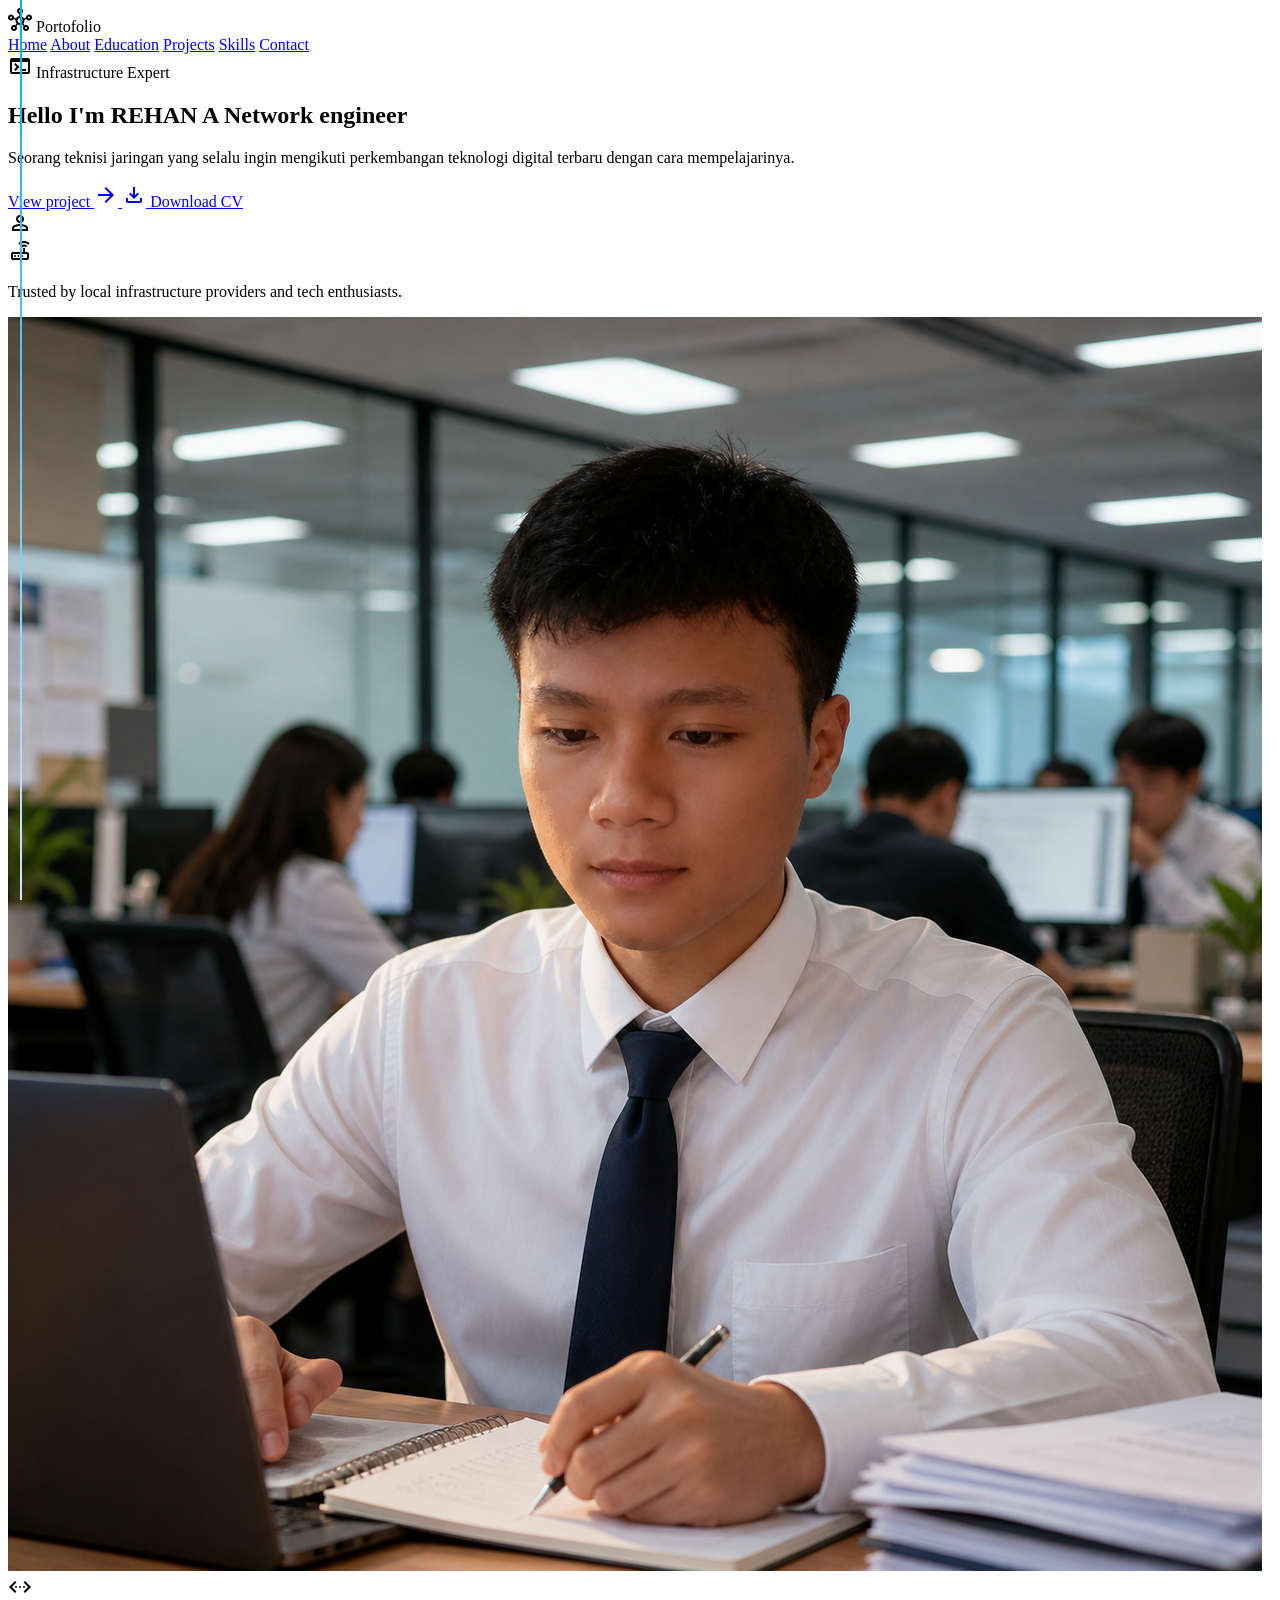
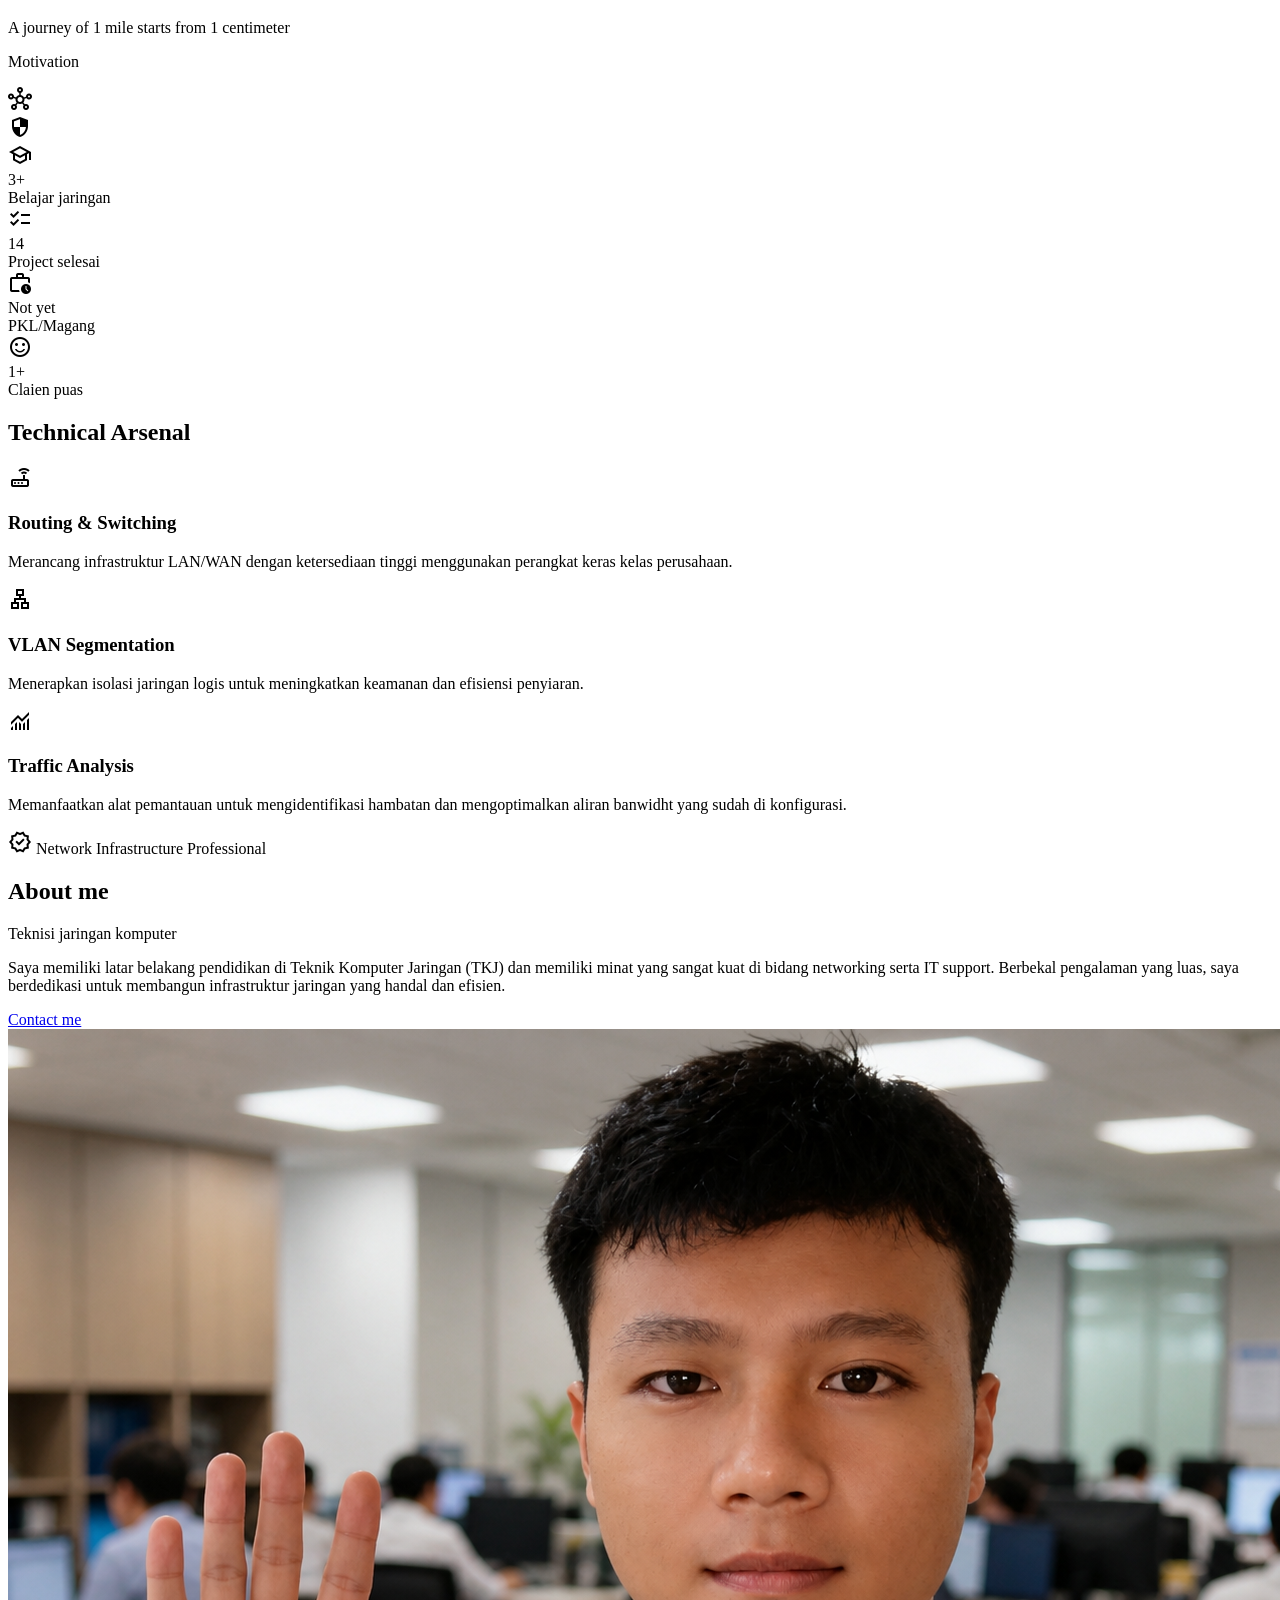
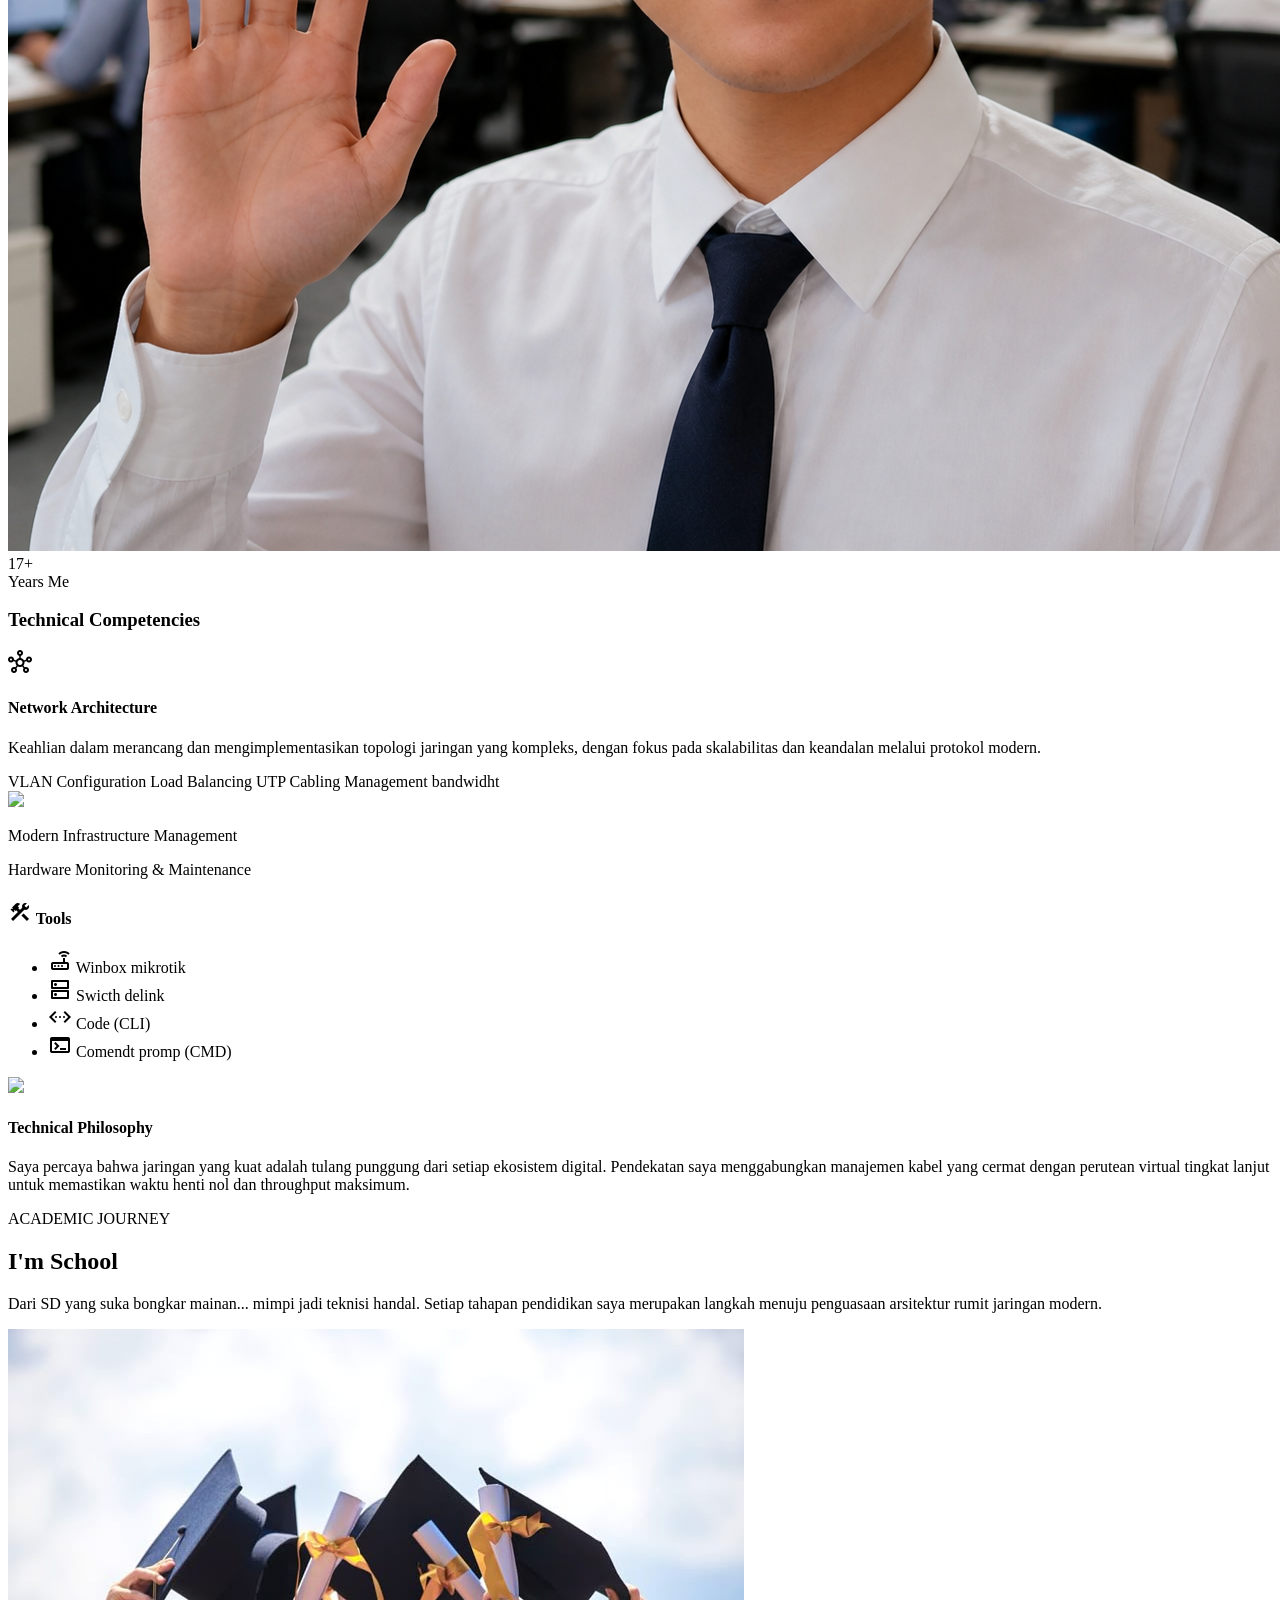
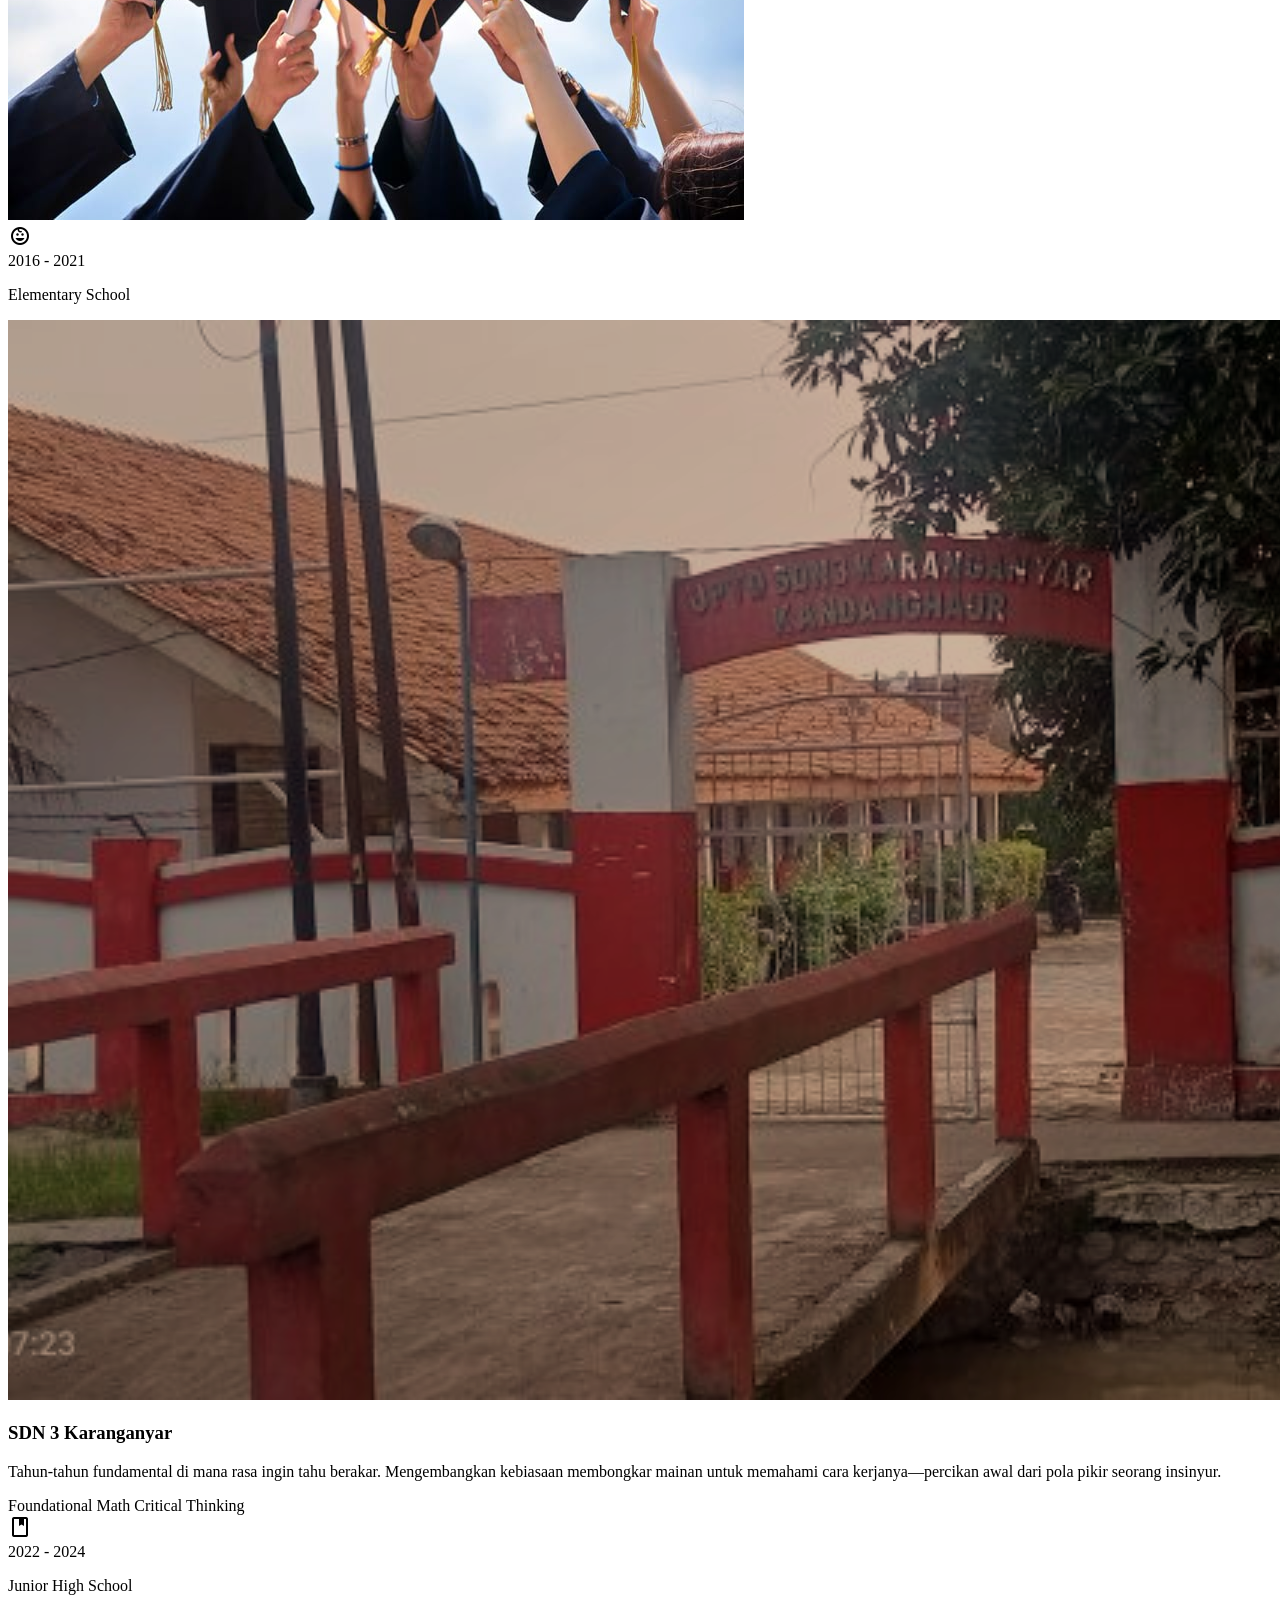
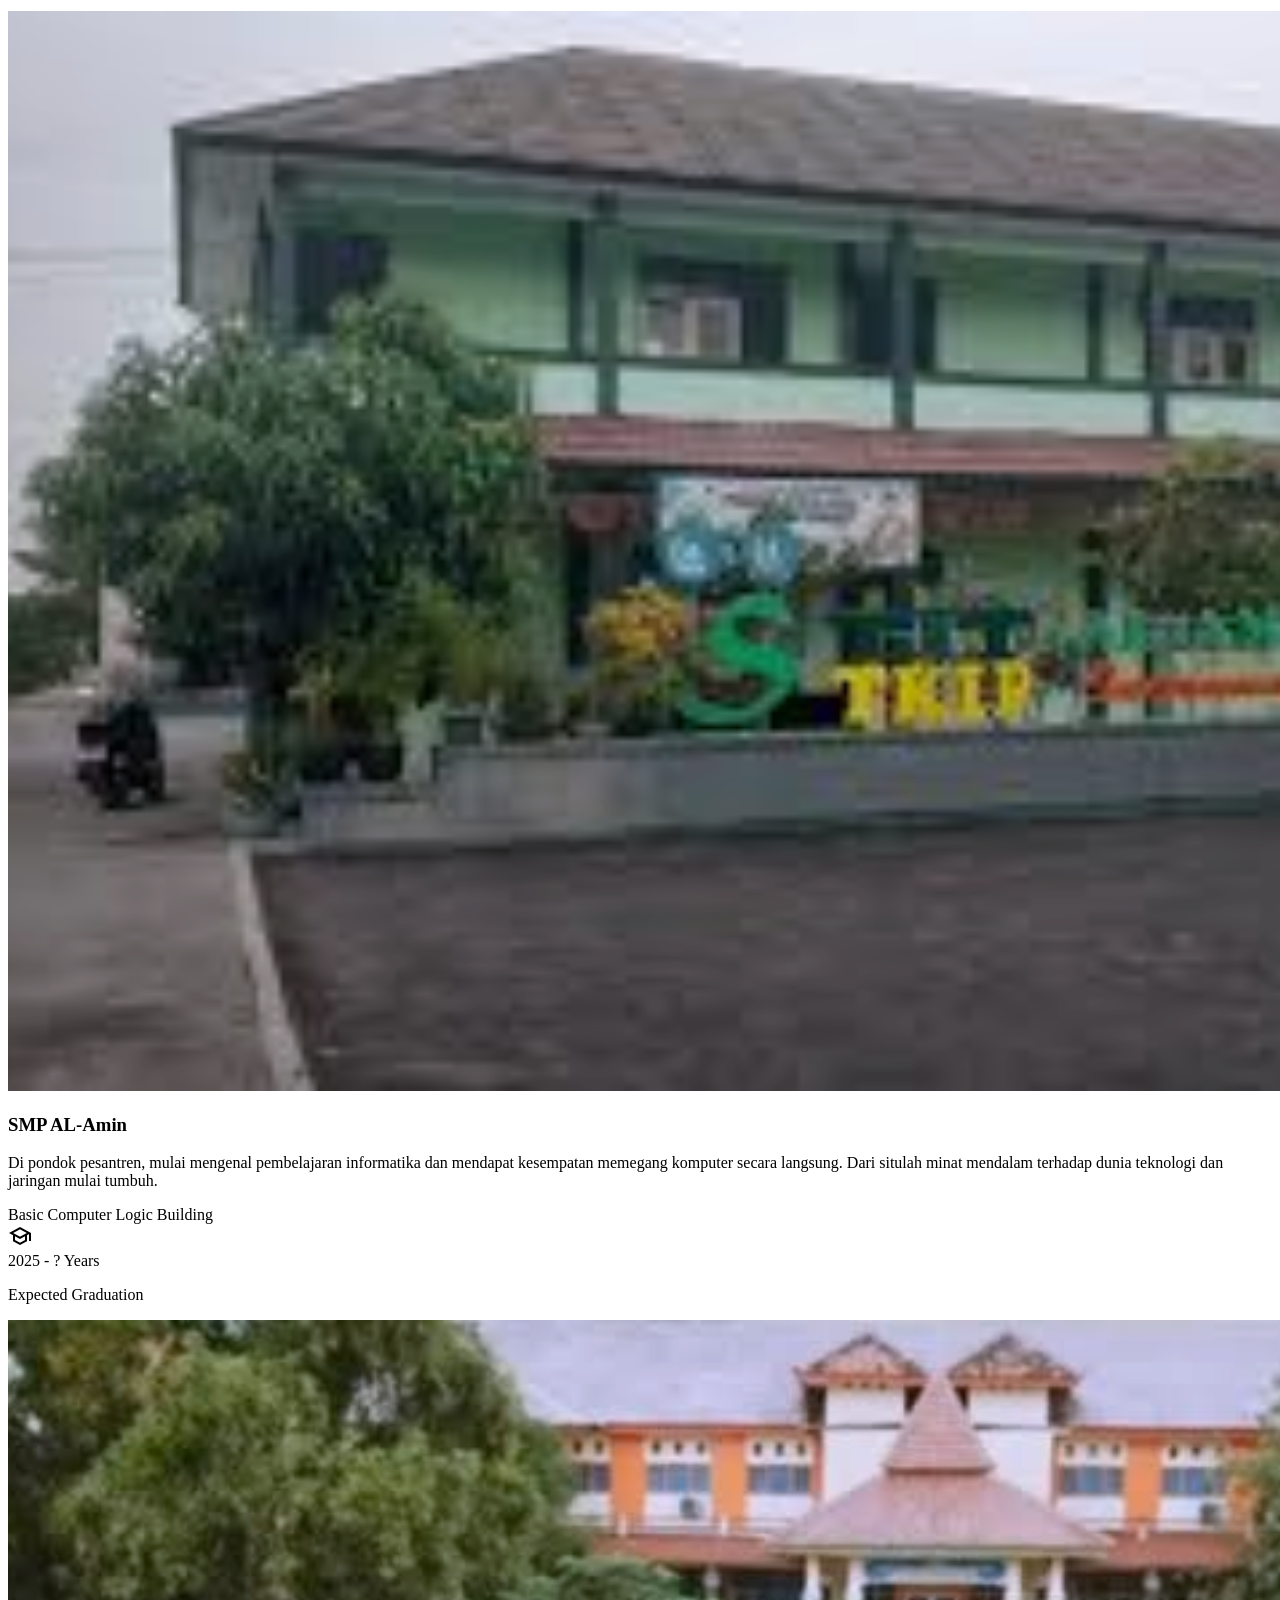
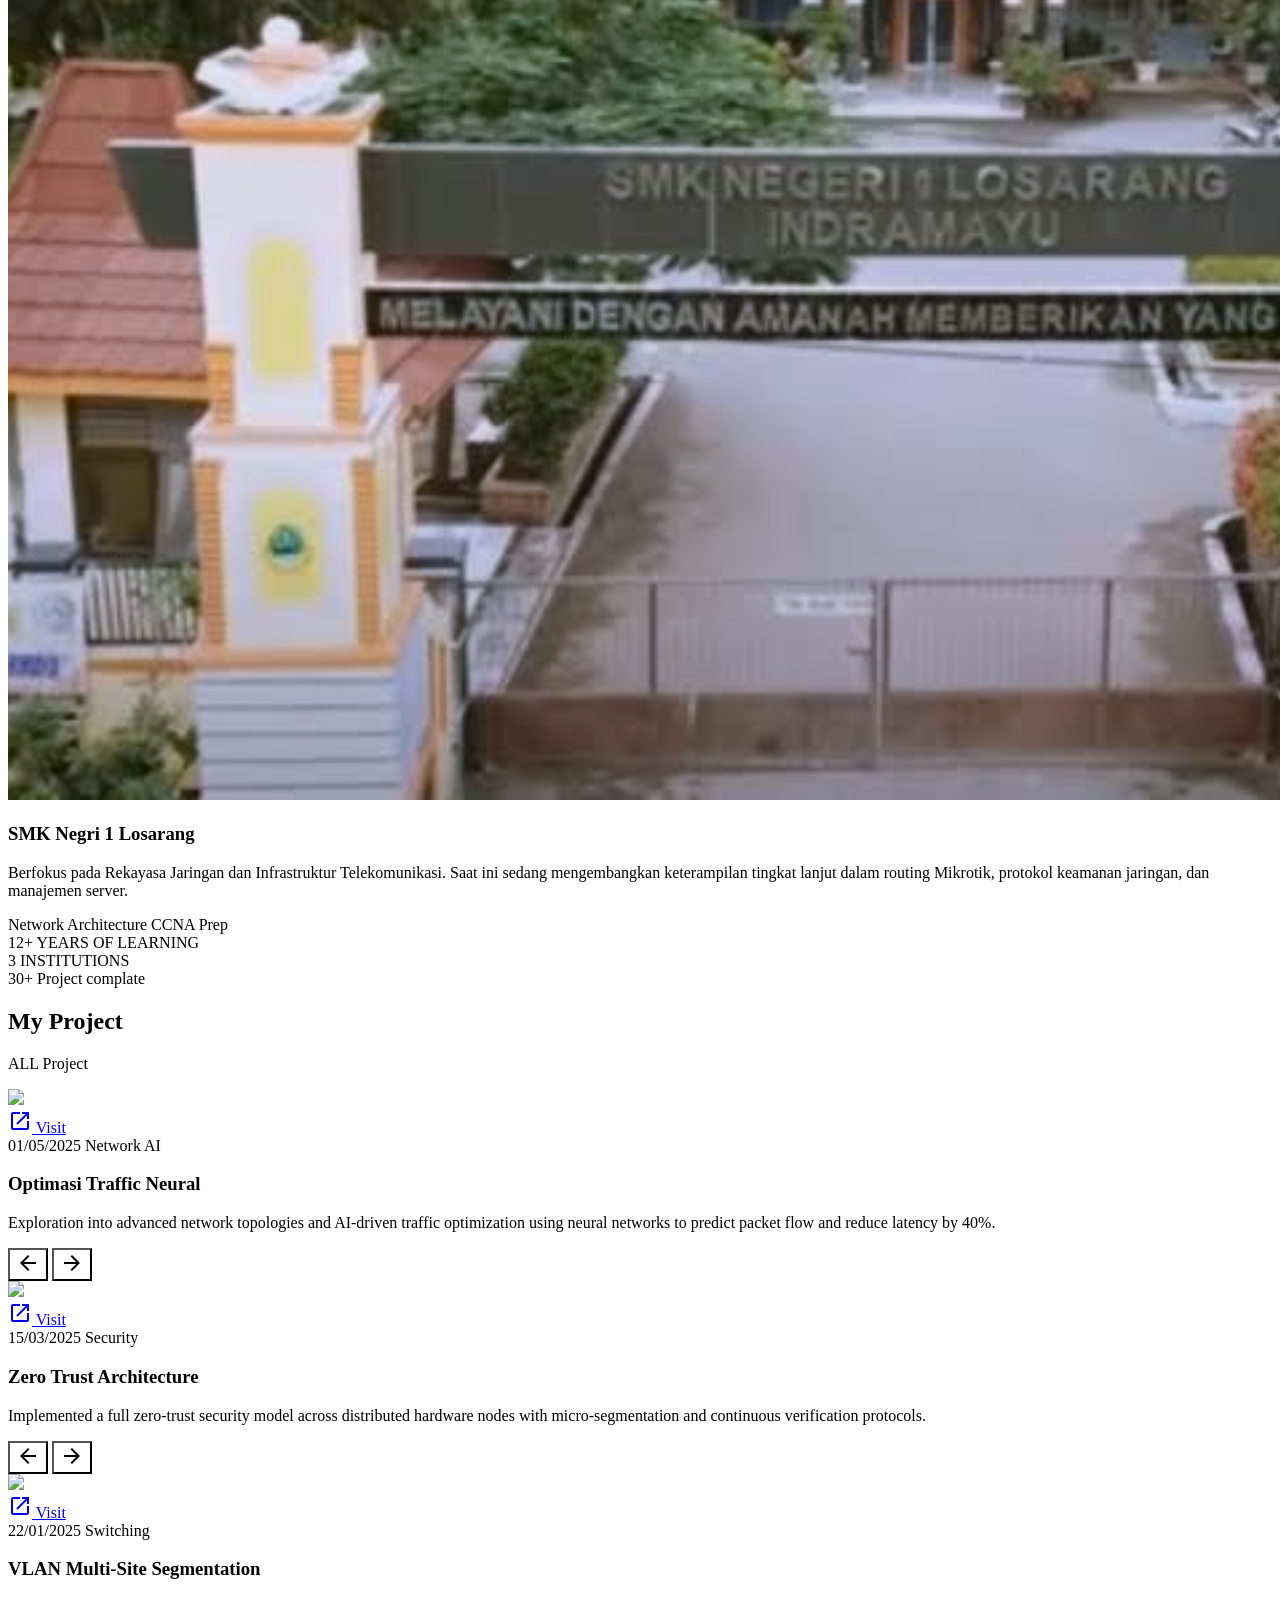
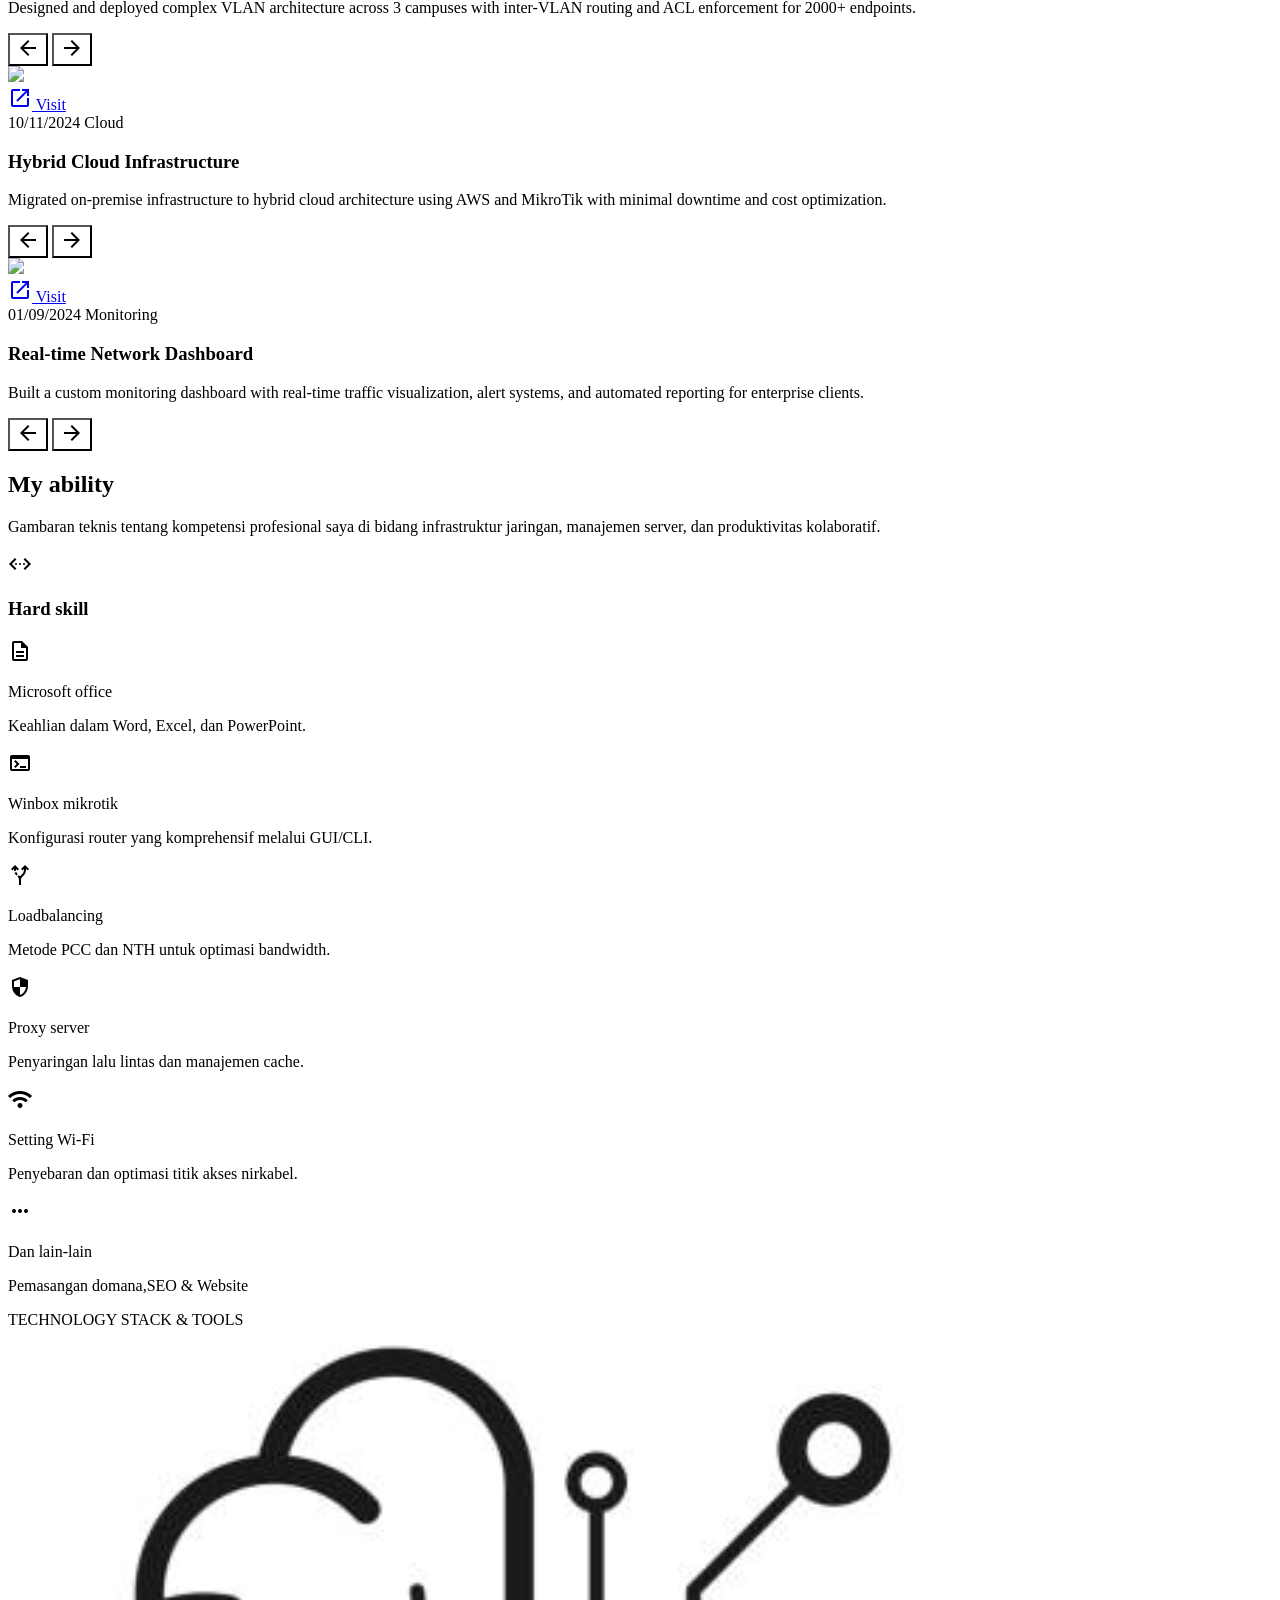
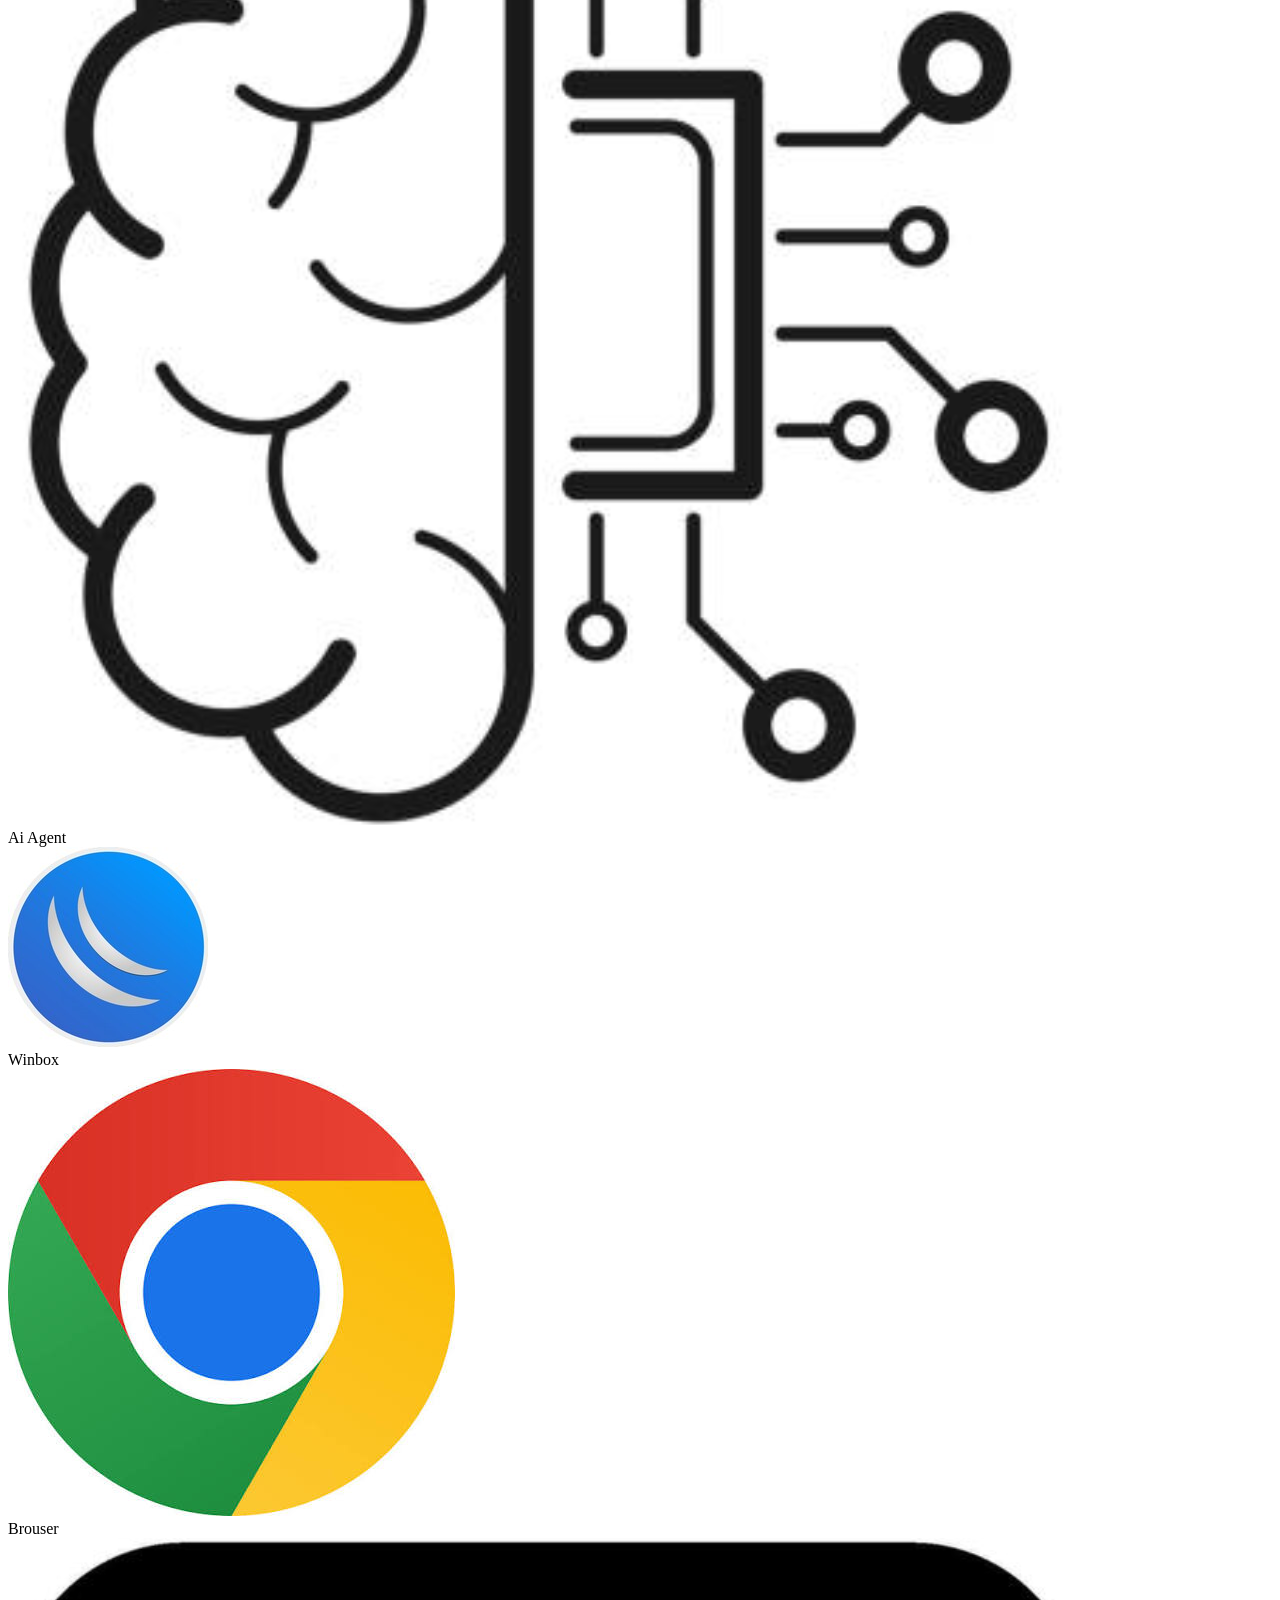
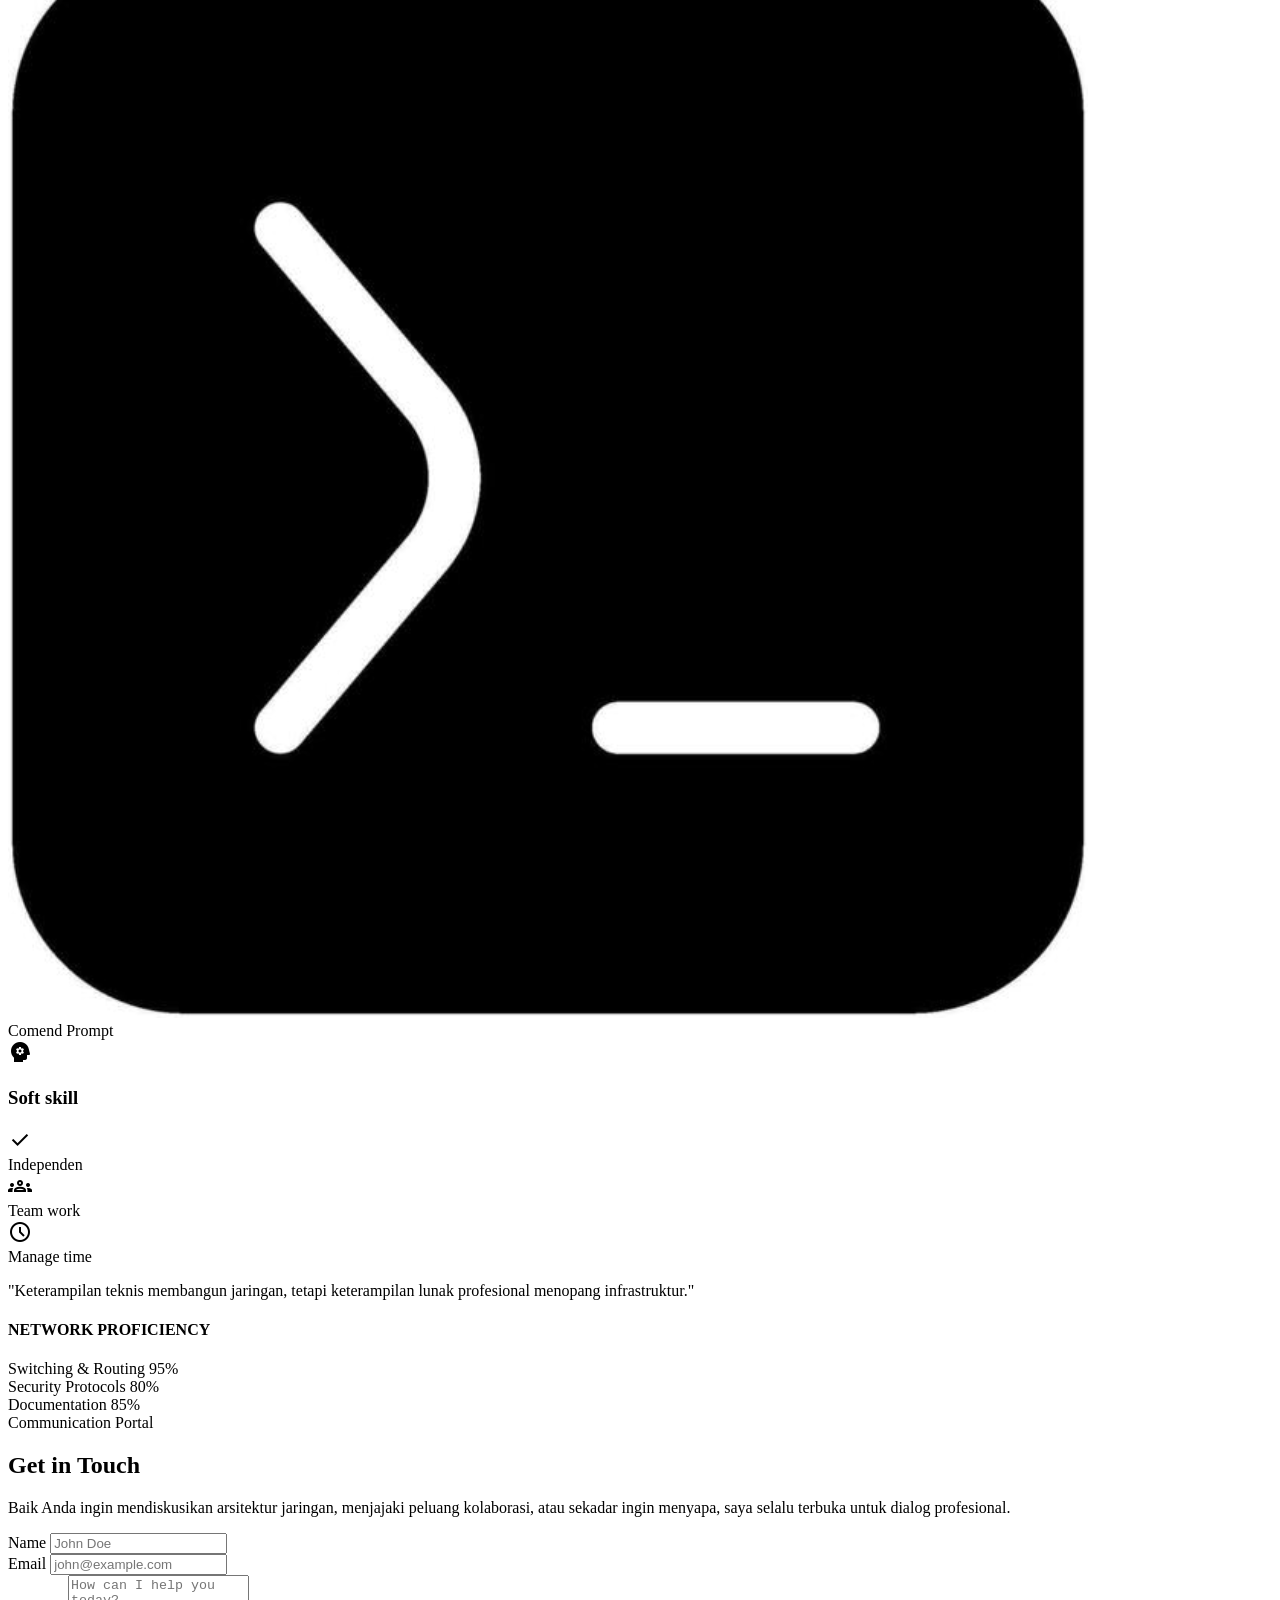
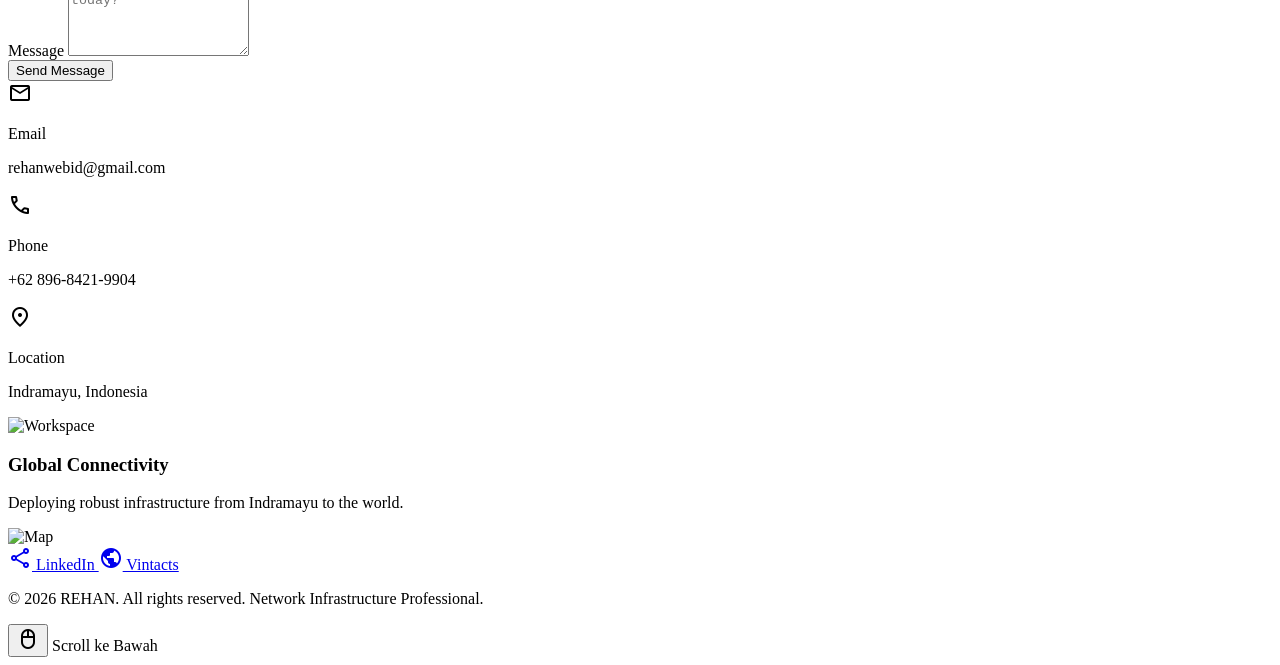
==== index.html @ 611f5d83 "Add files via upload" ====
<!DOCTYPE html>
<html class="scroll-smooth light" lang="en">
<head>
<!-- ==================== META & TITLE ==================== -->
<meta charset="utf-8"/>
<meta content="width=device-width, initial-scale=1.0" name="viewport"/>
<title>Portofolio | Network Infrastructure Professional</title>

<!-- ==================== TAILWIND CSS ==================== -->
<script src="https://cdn.tailwindcss.com?plugins=forms,container-queries">
</script>

<!-- ==================== GOOGLE FONTS ==================== -->
<link href="https://fonts.googleapis.com/css2?family=Inter:wght@400;500;600;700;800&display=swap" rel="stylesheet"/>
<link href="https://fonts.googleapis.com/css2?family=Material+Symbols+Outlined:wght,FILL@100..700,0..1&display=swap" rel="stylesheet"/>
<link href="https://fonts.googleapis.com/css2?family=Material+Symbols+Outlined:wght,FILL@100..700,0..1&display=swap" rel="stylesheet"/>

<!-- ==================== AOS ANIMATION CSS ==================== -->
<link href="https://unpkg.com/aos@2.3.1/dist/aos.css" rel="stylesheet"/>

<!-- ==================== TAILWIND CONFIG ==================== -->
<script id="tailwind-config">
    tailwind.config = {
        darkMode: "class",
        theme: {
            extend: {
                "colors": {
                    "on-secondary-container": "#586377",
                    "surface-container-highest": "#d3e4fe",
                    "tertiary-fixed-dim": "#c4c7c9",
                    "surface-container-high": "#dce9ff",
                    "on-primary-fixed": "#001e2d",
                    "inverse-on-surface": "#eaf1ff",
                    "surface": "#f8f9ff",
                    "surface-container": "#e5eeff",
                    "on-error": "#ffffff",
                    "on-surface": "#0b1c30",
                    "inverse-surface": "#213145",
                    "error": "#ba1a1a",
                    "primary-fixed-dim": "#80d0ff",
                    "on-secondary-fixed-variant": "#3c475a",
                    "tertiary-container": "#a2a5a7",
                    "outline-variant": "#bdc8d1",
                    "on-primary-fixed-variant": "#004c6a",
                    "surface-bright": "#f8f9ff",
                    "surface-dim": "#cbdbf5",
                    "secondary-container": "#d5e0f8",
                    "on-tertiary-fixed-variant": "#444749",
                    "on-secondary": "#ffffff",
                    "secondary-fixed-dim": "#bcc7de",
                    "primary": "#00658c",
                    "on-surface-variant": "#3e4850",
                    "inverse-primary": "#80d0ff",
                    "on-primary-container": "#003f59",
                    "primary-container": "#00b0f0",
                    "on-primary": "#ffffff",
                    "secondary-fixed": "#d8e3fb",
                    "primary-fixed": "#c5e7ff",
                    "on-tertiary-container": "#383b3d",
                    "surface-container-low": "#eff4ff",
                    "on-background": "#0b1c30",
                    "on-tertiary": "#ffffff",
                    "background": "#f8f9ff",
                    "on-error-container": "#93000a",
                    "surface-variant": "#d3e4fe",
                    "surface-tint": "#00658c",
                    "outline": "#6e7881",
                    "on-secondary-fixed": "#111c2d",
                    "surface-container-lowest": "#ffffff",
                    "error-container": "#ffdad6",
                    "on-tertiary-fixed": "#191c1e",
                    "secondary": "#545f73",
                    "tertiary": "#5c5f61",
                    "tertiary-fixed": "#e0e3e5"
                },
                "borderRadius": {
                    "DEFAULT": "0.25rem",
                    "lg": "0.5rem",
                    "xl": "0.75rem",
                    "full": "9999px"
                },
                "spacing": {
                    "container-max": "1200px",
                    "gutter": "24px",
                    "stack-lg": "48px",
                    "margin": "32px",
                    "stack-sm": "8px",
                    "stack-md": "16px"
                },
                "fontFamily": {
                    "body-md": ["Inter"],
                    "label-caps": ["Inter"],
                    "body-lg": ["Inter"],
                    "headline-sm": ["Inter"],
                    "headline-md": ["Inter"],
                    "display-lg": ["Inter"]
                },
                "fontSize": {
                    "body-md": ["16px", {"lineHeight": "1.5", "fontWeight": "400"}],
                    "label-caps": ["14px", {"lineHeight": "1.0", "letterSpacing": "0.05em", "fontWeight": "600"}],
                    "body-lg": ["18px", {"lineHeight": "1.6", "fontWeight": "400"}],
                    "headline-sm": ["24px", {"lineHeight": "1.3", "fontWeight": "600"}],
                    "headline-md": ["32px", {"lineHeight": "1.2", "fontWeight": "700"}],
                    "display-lg": ["48px", {"lineHeight": "1.1", "letterSpacing": "-0.02em", "fontWeight": "800"}]
                }
            },
        },
    }
</script>

<!-- ==================== CUSTOM STYLES ==================== -->
<style>
    /* Material Symbols */
    .material-symbols-outlined {
        font-variation-settings: 'FILL' 0, 'wght' 400, 'GRAD' 0, 'opsz' 24;
    }
    
    /* Glass Panel */
    .glass-panel {
        background: rgba(255, 255, 255, 0.7);
        backdrop-filter: blur(12px);
        -webkit-backdrop-filter: blur(12px);
    }
    
    /* Timeline Line */
    .timeline-line::before {
        content: '';
        position: absolute;
        left: 20px;
        top: 0;
        bottom: 0;
        width: 2px;
        background: linear-gradient(to bottom, #00b0f0, #d3e4fe);
    }
    
    /* Smooth Scroll */
    html {
        scroll-behavior: smooth;
    }
    
    /* Selection */
    ::selection {
        background-color: #00b0f0;
        color: #003f59;
    }
    
    /* Proteksi Gambar */
    .protected-img {
        pointer-events: none;
        -webkit-user-drag: none;
        -webkit-user-select: none;
        -moz-user-select: none;
        -ms-user-select: none;
        user-select: none;
        position: relative;
    }
    
    .img-protector {
        position: absolute;
        inset: 0;
        z-index: 2;
        background: transparent;
    }
    
    /* Project Slide Transition */
    .project-slide {
        transition: transform 0.5s ease-in-out, opacity 0.5s ease-in-out;
    }
    
    /* FAB Pulse untuk musik */
    @keyframes pulse-music {
        0%, 100% { box-shadow: 0 0 0 0 rgba(0, 176, 240, 0.4); }
        50% { box-shadow: 0 0 0 15px rgba(0, 176, 240, 0); }
    }
    .fab-music-playing {
        animation: pulse-music 2s infinite;
    }
</style>
</head>

<!-- ==================== BODY ==================== -->
<body class="bg-background text-on-background font-body-md overflow-x-hidden">

<!-- ==================== NAVBAR ==================== -->
<nav class="fixed top-0 w-full z-50 bg-white/90 backdrop-blur-md border-b border-slate-100 shadow-[0_10px_30px_rgba(0,0,0,0.05)]">
    <div class="max-w-[1200px] mx-auto px-4 md:px-8 flex justify-between items-center h-20">
        <!-- Logo: Portofolio -->
        <div class="flex items-center text-2xl font-black tracking-tighter">
            <span class="material-symbols-outlined text-primary-container mr-1">hub</span>
            <span class="text-slate-900">Porto</span><span class="text-primary-container">folio</span>
        </div>
        
        <!-- Desktop Menu -->
        <div class="hidden md:flex items-center gap-8">
            <a class="text-sky-500 font-bold border-b-2 border-sky-500 pb-1 transition-all duration-300" href="#home">Home</a>
            <a class="text-slate-600 font-medium hover:text-sky-500 transition-all duration-300" href="#about">About</a>
            <a class="text-slate-600 font-medium hover:text-sky-500 transition-all duration-300" href="#education">Education</a>
            <a class="text-slate-600 font-medium hover:text-sky-500 transition-all duration-300" href="#projects">Projects</a>
            <a class="text-slate-600 font-medium hover:text-sky-500 transition-all duration-300" href="#skills">Skills</a>
            <a class="bg-primary-container text-white px-6 py-2.5 rounded-full font-bold text-sm tracking-wide active:scale-95 transition-transform hover:bg-primary shadow-md" href="#contact">Contact</a>
        </div>
    </div>
</nav>

<!-- ==================== MAIN CONTENT ==================== -->
<main class="pt-20">

<!-- ==================== SECTION: HOME ==================== -->
<section class="max-w-[1200px] mx-auto px-4 md:px-8 py-12 md:py-24 flex flex-col md:flex-row items-center gap-8 md:gap-16" id="home">
    <!-- Left Content -->
    <div class="flex-1 space-y-6 md:space-y-8" data-aos="fade-right" data-aos-duration="800">
        <div class="inline-flex items-center gap-2 bg-secondary-container px-3 py-1.5 md:px-4 md:py-2 rounded-full text-primary font-semibold text-xs md:text-sm">
            <span class="material-symbols-outlined text-sm md:text-base">terminal</span>
            <span class="tracking-widest uppercase">Infrastructure Expert</span>
        </div>
        <h1 class="text-display-lg font-display-lg text-on-surface leading-tight">
            Hello I'm <span class="text-primary-container">REHAN</span> A Network engineer
        </h1>
        <p class="text-body-lg font-body-lg text-on-secondary-container max-w-xl">
            Seorang teknisi jaringan yang selalu ingin mengikuti perkembangan teknologi digital terbaru dengan cara mempelajarinya.
        </p>
        <div class="flex flex-wrap gap-3 md:gap-4 pt-2 md:pt-4">
            <!-- Tombol View project → scroll ke #projects -->
            <a href="#projects" class="bg-primary-container text-on-primary font-bold px-6 md:px-8 py-3 md:py-4 rounded-lg flex items-center gap-2 shadow-lg hover:brightness-110 active:scale-95 transition-all text-sm md:text-base">
                View project
                <span class="material-symbols-outlined">arrow_forward</span>
            </a>
            <!-- Tombol Download CV → download file -->
            <a href="https://drive.google.com/uc?export=download&id=1HJh2LiIIfTAEoZT12QFXDhS4chY2L_xW" download="REHAN_CV.pdf" class="border-2 border-outline-variant text-on-surface-variant font-bold px-6 md:px-8 py-3 md:py-4 rounded-lg hover:bg-surface-container transition-all active:scale-95 text-sm md:text-base inline-flex items-center gap-2">
                <span class="material-symbols-outlined">download</span>
                Download CV
            </a>
        </div>
        <div class="flex items-center gap-4 md:gap-6 pt-6 md:pt-8 border-t border-slate-100">
            <div class="flex -space-x-4">
                <div class="w-10 h-10 md:w-12 md:h-12 rounded-full border-4 border-white bg-slate-200 overflow-hidden">
                    <span class="material-symbols-outlined flex items-center justify-center h-full text-slate-400 text-lg">person</span>
                </div>
                <div class="w-10 h-10 md:w-12 md:h-12 rounded-full border-4 border-white bg-primary-fixed-dim overflow-hidden flex items-center justify-center">
                    <span class="material-symbols-outlined text-on-primary-container">router</span>
                </div>
            </div>
            <p class="text-xs md:text-sm text-on-surface-variant italic">Trusted by local infrastructure providers and tech enthusiasts.</p>
        </div>
    </div>
    
    <!-- Right Image -->
    <div class="flex-1 relative w-full" data-aos="fade-left" data-aos-duration="800" data-aos-delay="200">
        <div class="absolute -top-10 -left-10 w-20 h-20 md:w-24 md:h-24 bg-surface-container-highest rounded-full blur-3xl opacity-60"></div>
        <div class="absolute -bottom-10 -right-10 w-32 h-32 md:w-40 md:h-40 bg-primary-container/20 rounded-full blur-3xl opacity-40"></div>
        <div class="relative z-10 rounded-2xl overflow-hidden shadow-[0_20px_50px_rgba(0,0,0,0.1)] border-4 md:border-8 border-white">
            <div class="relative protected-img">
                <div class="img-protector"></div>
                <img alt="Network Engineer" class="w-full h-[300px] md:h-[500px] object-cover" src="Galery/Home.png"/>
            </div>
            <div class="absolute bottom-4 md:bottom-6 left-4 md:left-6 right-4 md:right-6 p-3 md:p-4 bg-white/80 backdrop-blur-md rounded-xl flex items-center gap-3 md:gap-4 border border-white/50">
                <div class="bg-primary-container p-2 md:p-3 rounded-lg text-white">
                    <span class="material-symbols-outlined text-sm md:text-base">settings_ethernet</span>
                </div>
                <div>
                    <p class="font-bold text-on-surface text-xs md:text-base">A journey of 1 mile starts from 1 centimeter</p>
                    <p class="text-[10px] md:text-xs text-on-surface-variant uppercase tracking-widest font-semibold">Motivation</p>
                </div>
            </div>
        </div>
        <div class="absolute -right-2 md:-right-4 top-1/4 p-3 md:p-4 bg-white shadow-lg rounded-xl z-20">
            <span class="material-symbols-outlined text-primary-container text-lg md:text-xl">hub</span>
        </div>
        <div class="absolute -left-4 md:-left-6 bottom-1/4 p-3 md:p-4 bg-white shadow-lg rounded-xl z-20">
            <span class="material-symbols-outlined text-primary text-lg md:text-xl">security</span>
        </div>
    </div>
</section>

<!-- ==================== SECTION: STATS BAR ==================== -->
<section class="max-w-[1200px] mx-auto px-4 md:px-8 py-8 md:py-12" data-aos="fade-up" data-aos-duration="800">
    <div class="grid grid-cols-2 md:grid-cols-4 gap-4 md:gap-8 bg-surface-container-low p-6 md:p-8 rounded-3xl border border-white">
        <div class="text-center space-y-2">
            <div class="flex justify-center mb-2">
                <span class="material-symbols-outlined text-primary-container">school</span>
            </div>
            <div class="text-headline-md font-headline-md text-on-surface">3+</div>
            <div class="text-label-caps font-label-caps text-on-secondary-container">Belajar jaringan</div>
        </div>
        <div class="text-center space-y-2">
            <div class="flex justify-center mb-2">
                <span class="material-symbols-outlined text-primary-container">checklist</span>
            </div>
            <div class="text-headline-md font-headline-md text-on-surface">14</div>
            <div class="text-label-caps font-label-caps text-on-secondary-container">Project selesai</div>
        </div>
        <div class="text-center space-y-2">
            <div class="flex justify-center mb-2">
                <span class="material-symbols-outlined text-primary-container">work_history</span>
            </div>
            <div class="text-headline-md font-headline-md text-on-surface">Not yet</div>
            <div class="text-label-caps font-label-caps text-on-secondary-container">PKL/Magang</div>
        </div>
        <div class="text-center space-y-2">
            <div class="flex justify-center mb-2">
                <span class="material-symbols-outlined text-primary-container">sentiment_satisfied</span>
            </div>
            <div class="text-headline-md font-headline-md text-on-surface">1+</div>
            <div class="text-label-caps font-label-caps text-on-secondary-container">Claien puas</div>
        </div>
    </div>
</section>

<!-- ==================== SECTION: TECHNICAL ARSENAL ==================== -->
<section class="max-w-[1200px] mx-auto px-4 md:px-8 py-12 md:py-24" data-aos="fade-up" data-aos-duration="800">
    <div class="mb-8 md:mb-12">
        <h2 class="text-headline-md font-headline-md text-on-surface">Technical Arsenal</h2>
        <div class="w-16 h-1 md:w-20 md:h-1.5 bg-primary-container mt-4 rounded-full"></div>
    </div>
    <div class="grid grid-cols-1 md:grid-cols-3 gap-6 md:gap-8">
        <div class="p-6 md:p-8 bg-white rounded-2xl shadow-[0_10px_30px_rgba(0,0,0,0.05)] border border-slate-100 hover:border-primary-container transition-all">
            <span class="material-symbols-outlined text-primary-container text-3xl md:text-4xl mb-4">router</span>
            <h3 class="text-headline-sm font-headline-sm mb-2">Routing & Switching</h3>
            <p class="text-on-secondary-container text-sm md:text-base">Merancang infrastruktur LAN/WAN dengan ketersediaan tinggi menggunakan perangkat keras kelas perusahaan.</p>
        </div>
        <div class="p-6 md:p-8 bg-white rounded-2xl shadow-[0_10px_30px_rgba(0,0,0,0.05)] border border-slate-100 hover:border-primary-container transition-all">
            <span class="material-symbols-outlined text-primary-container text-3xl md:text-4xl mb-4">lan</span>
            <h3 class="text-headline-sm font-headline-sm mb-2">VLAN Segmentation</h3>
            <p class="text-on-secondary-container text-sm md:text-base">Menerapkan isolasi jaringan logis untuk meningkatkan keamanan dan efisiensi penyiaran.</p>
        </div>
        <div class="p-6 md:p-8 bg-white rounded-2xl shadow-[0_10px_30px_rgba(0,0,0,0.05)] border border-slate-100 hover:border-primary-container transition-all">
            <span class="material-symbols-outlined text-primary-container text-3xl md:text-4xl mb-4">monitoring</span>
            <h3 class="text-headline-sm font-headline-sm mb-2">Traffic Analysis</h3>
            <p class="text-on-secondary-container text-sm md:text-base">Memanfaatkan alat pemantauan untuk mengidentifikasi hambatan dan mengoptimalkan aliran banwidht yang sudah di konfigurasi.</p>
        </div>
    </div>
</section>

<!-- ==================== SECTION: ABOUT ==================== -->
<section class="max-w-[1200px] mx-auto px-4 md:px-8 py-12 md:py-24" id="about">
    <div class="grid md:grid-cols-2 gap-8 md:gap-12 items-center">
        <!-- Left Content -->
        <div class="space-y-4 md:space-y-6" data-aos="fade-right" data-aos-duration="800">
            <div class="inline-flex items-center gap-2 bg-secondary-container px-3 py-1.5 md:px-4 md:py-2 rounded-lg text-on-secondary-container font-semibold text-xs md:text-sm">
                <span class="material-symbols-outlined text-base md:text-lg">verified</span>
                <span>Network Infrastructure Professional</span>
            </div>
            <h2 class="text-display-lg font-display-lg text-on-surface">About me</h2>
            <p class="text-headline-sm font-headline-sm text-primary">Teknisi jaringan komputer</p>
            <p class="text-body-lg font-body-lg text-on-surface-variant max-w-xl">
                Saya memiliki latar belakang pendidikan di Teknik Komputer Jaringan (TKJ) dan memiliki minat yang sangat kuat di bidang networking serta IT support. Berbekal pengalaman yang luas, saya berdedikasi untuk membangun infrastruktur jaringan yang handal dan efisien.
            </p>
            <div class="flex flex-wrap gap-3 md:gap-4 pt-2 md:pt-4">
                <!-- Hanya Contact me, Download CV dihapus -->
                <a href="#contact" class="bg-primary px-6 md:px-8 py-2.5 md:py-3 rounded-lg text-on-primary font-bold hover:shadow-lg transition-all active:scale-95 text-sm md:text-base">Contact me</a>
            </div>
        </div>
        
        <!-- Right Image -->
        <div class="relative" data-aos="fade-left" data-aos-duration="800" data-aos-delay="200">
            <div class="rounded-xl overflow-hidden shadow-2xl bg-slate-200 aspect-[4/3] relative protected-img">
                <div class="img-protector"></div>
                <img class="w-full h-full object-cover" src="Galery/About.png"/>
            </div>
            <div class="absolute -bottom-4 -left-4 md:-bottom-6 md:-left-6 bg-primary-container p-4 md:p-6 rounded-xl shadow-xl text-on-primary">
                <div class="text-2xl md:text-4xl font-black">17+</div>
                <div class="text-[10px] md:text-sm font-bold uppercase tracking-wider">Years Me</div>
            </div>
        </div>
    </div>
    
    <!-- Technical Competencies -->
    <div class="mt-16 md:mt-24" data-aos="fade-up" data-aos-duration="800">
        <h3 class="text-headline-md font-headline-md mb-8 md:mb-12 text-center">Technical Competencies</h3>
        <div class="grid grid-cols-1 md:grid-cols-3 gap-4 md:gap-6">
            <!-- Networking Main -->
            <div class="md:col-span-2 bg-white p-6 md:p-8 rounded-xl shadow-[0_10px_30px_rgba(0,0,0,0.05)] border border-slate-50 flex flex-col justify-between">
                <div>
                    <div class="bg-surface-container w-10 h-10 md:w-12 md:h-12 rounded-lg flex items-center justify-center mb-4 md:mb-6">
                        <span class="material-symbols-outlined text-primary text-xl md:text-2xl">hub</span>
                    </div>
                    <h4 class="text-headline-sm font-headline-sm mb-3 md:mb-4">Network Architecture</h4>
                    <p class="text-body-md font-body-md text-on-surface-variant mb-4 md:mb-6 text-sm md:text-base">
                        Keahlian dalam merancang dan mengimplementasikan topologi jaringan yang kompleks, dengan fokus pada skalabilitas dan keandalan melalui protokol modern.
                    </p>
                </div>
                <div class="flex flex-wrap gap-2 md:gap-3">
                    <span class="bg-surface-container-high px-2.5 py-1 md:px-3 md:py-1 rounded text-xs md:text-sm font-semibold text-on-primary-container">VLAN Configuration</span>
                    <span class="bg-surface-container-high px-2.5 py-1 md:px-3 md:py-1 rounded text-xs md:text-sm font-semibold text-on-primary-container">Load Balancing</span>
                    <span class="bg-surface-container-high px-2.5 py-1 md:px-3 md:py-1 rounded text-xs md:text-sm font-semibold text-on-primary-container">UTP Cabling</span>
                    <span class="bg-surface-container-high px-2.5 py-1 md:px-3 md:py-1 rounded text-xs md:text-sm font-semibold text-on-primary-container">Management bandwidht</span>
                </div>
            </div>
            
            <!-- Equipment Image Card -->
            <div class="bg-slate-900 rounded-xl overflow-hidden relative group h-48 md:h-auto">
                <div class="relative protected-img h-full">
                    <div class="img-protector"></div>
                    <img class="w-full h-full object-cover opacity-60 group-hover:scale-105 transition-transform duration-500" src="https://lh3.googleusercontent.com/aida-public/[base64]"/>
                </div>
                <div class="absolute inset-0 p-6 md:p-8 flex flex-col justify-end">
                    <p class="text-white font-bold text-base md:text-lg">Modern Infrastructure Management</p>
                    <p class="text-slate-300 text-xs md:text-sm">Hardware Monitoring & Maintenance</p>
                </div>
            </div>
            
            <!-- Tools List -->
            <div class="bg-surface-container-low p-6 md:p-8 rounded-xl">
                <h4 class="text-headline-sm font-headline-sm mb-4 md:mb-6 flex items-center gap-2">
                    <span class="material-symbols-outlined text-primary">construction</span>
                    Tools
                </h4>
                <ul class="space-y-3 md:space-y-4">
                    <li class="flex items-center gap-3">
                        <span class="material-symbols-outlined text-primary text-lg">router</span>
                        <span class="text-body-md font-body-md text-sm md:text-base">Winbox mikrotik</span>
                    </li>
                    <li class="flex items-center gap-3">
                        <span class="material-symbols-outlined text-primary text-lg">dns</span>
                        <span class="text-body-md font-body-md text-sm md:text-base">Swicth delink</span>
                    </li>
                    <li class="flex items-center gap-3">
                        <span class="material-symbols-outlined text-primary text-lg">settings_ethernet</span>
                        <span class="text-body-md font-body-md text-sm md:text-base">Code (CLI)</span>
                    </li>
                    <li class="flex items-center gap-3">
                        <span class="material-symbols-outlined text-primary text-lg">terminal</span>
                        <span class="text-body-md font-body-md text-sm md:text-base">Comendt promp (CMD)</span>
                    </li>
                </ul>
            </div>
            
            <!-- Experience Detail -->
            <div class="md:col-span-2 bg-white p-6 md:p-8 rounded-xl shadow-[0_10px_30px_rgba(0,0,0,0.05)] border border-slate-50 flex flex-col sm:flex-row items-center gap-6 md:gap-8">
                <div class="w-full sm:w-36 md:w-48 h-28 md:h-32 rounded-lg overflow-hidden shrink-0 relative protected-img">
                    <div class="img-protector"></div>
                    <img class="w-full h-full object-cover" src="https://lh3.googleusercontent.com/aida-public/[base64]"/>
                </div>
                <div>
                    <h4 class="text-headline-sm font-headline-sm mb-2">Technical Philosophy</h4>
                    <p class="text-body-md font-body-md text-on-surface-variant text-sm md:text-base">
                        Saya percaya bahwa jaringan yang kuat adalah tulang punggung dari setiap ekosistem digital. Pendekatan saya menggabungkan manajemen kabel yang cermat dengan perutean virtual tingkat lanjut untuk memastikan waktu henti nol dan throughput maksimum.
                    </p>
                </div>
            </div>
        </div>
    </div>
</section>

<!-- ==================== SECTION: EDUCATION ==================== -->
<section class="max-w-[1200px] mx-auto px-4 md:px-8 py-12 md:py-24" id="education">
    <!-- Hero -->
    <div class="flex flex-col md:flex-row items-center gap-8 md:gap-12 mb-10 md:mb-16" data-aos="fade-up" data-aos-duration="800">
        <div class="flex-1">
            <span class="inline-block px-2.5 py-1 md:px-3 md:py-1 bg-secondary-container text-on-secondary-container rounded-lg text-label-caps text-xs md:text-sm mb-3 md:mb-4">ACADEMIC JOURNEY</span>
            <h2 class="text-display-lg font-display-lg text-on-surface mb-4 md:mb-6">I'm School</h2>
            <p class="text-body-lg font-body-lg text-on-surface-variant max-w-xl text-sm md:text-base">
                Dari SD yang suka bongkar mainan... mimpi jadi teknisi handal. Setiap tahapan pendidikan saya merupakan langkah menuju penguasaan arsitektur rumit jaringan modern.
            </p>
        </div>
        <div class="flex-1 w-full h-[200px] md:h-[300px] rounded-xl overflow-hidden relative shadow-lg">
            <div class="relative protected-img h-full">
                <div class="img-protector"></div>
                <img class="w-full h-full object-cover" src="Galery/LULUS.jpeg"/>
            </div>
            <div class="absolute inset-0 bg-gradient-to-t from-black/40 to-transparent"></div>
        </div>
    </div>
    
    <!-- Timeline -->
    <div class="relative timeline-line pl-8 md:pl-12 space-y-8 md:space-y-12">

        <!-- Education 1 -->
        <div class="relative group" data-aos="fade-right" data-aos-duration="800" data-aos-delay="200">
            <div class="absolute -left-8 md:-left-12 top-0 w-8 h-8 md:w-10 md:h-10 bg-white border-2 border-primary rounded-full flex items-center justify-center z-10 shadow-sm transition-colors group-hover:bg-primary-container group-hover:border-primary-container">
                <span class="material-symbols-outlined text-primary group-hover:text-white text-sm md:text-base">child_care</span>
            </div>
            <div class="grid grid-cols-1 md:grid-cols-12 gap-4 md:gap-8 items-start">
                <div class="md:col-span-3 pt-1">
                    <span class="text-primary font-bold text-lg md:text-headline-sm">2016 - 2021</span>
                    <p class="text-label-caps text-on-surface-variant mt-1 uppercase tracking-widest text-[10px] md:text-xs">Elementary School</p>
                </div>
                <div class="md:col-span-9">
                    <div class="bg-white p-4 md:p-6 rounded-xl shadow-[0_10px_30px_rgba(0,0,0,0.05)] border border-slate-100 flex flex-col md:flex-row gap-4 md:gap-6">
                        <div class="w-full md:w-40 lg:w-48 h-28 md:h-32 rounded-lg overflow-hidden shrink-0 relative protected-img">
                            <div class="img-protector"></div>
                            <img class="w-full h-full object-cover" src="Galery/SD.png"/>
                        </div>
                        <div class="flex-1">
                            <h3 class="text-lg md:text-headline-sm font-headline-sm mb-2">SDN 3 Karanganyar</h3>
                            <p class="text-on-surface-variant text-body-md mb-4 text-sm md:text-base">Tahun-tahun fundamental di mana rasa ingin tahu berakar. Mengembangkan kebiasaan membongkar mainan untuk memahami cara kerjanya—percikan awal dari pola pikir seorang insinyur.</p>
                            <div class="flex flex-wrap gap-2">
                                <span class="px-2.5 py-1 md:px-3 md:py-1 bg-surface-container-low text-primary rounded-full text-xs md:text-sm font-medium">Foundational Math</span>
                                <span class="px-2.5 py-1 md:px-3 md:py-1 bg-surface-container-low text-primary rounded-full text-xs md:text-sm font-medium">Critical Thinking</span>
                            </div>
                        </div>
                    </div>
                </div>
            </div>
        </div>

        <!-- Education 2 -->
        <div class="relative group" data-aos="fade-right" data-aos-duration="800" data-aos-delay="100">
            <div class="absolute -left-8 md:-left-12 top-0 w-8 h-8 md:w-10 md:h-10 bg-white border-2 border-primary rounded-full flex items-center justify-center z-10 shadow-sm transition-colors group-hover:bg-primary-container group-hover:border-primary-container">
                <span class="material-symbols-outlined text-primary group-hover:text-white text-sm md:text-base">book</span>
            </div>
            <div class="grid grid-cols-1 md:grid-cols-12 gap-4 md:gap-8 items-start">
                <div class="md:col-span-3 pt-1">
                    <span class="text-primary font-bold text-lg md:text-headline-sm">2022 - 2024</span>
                    <p class="text-label-caps text-on-surface-variant mt-1 uppercase tracking-widest text-[10px] md:text-xs">Junior High School</p>
                </div>
                <div class="md:col-span-9">
                    <div class="bg-white p-4 md:p-6 rounded-xl shadow-[0_10px_30px_rgba(0,0,0,0.05)] border border-slate-100 flex flex-col md:flex-row gap-4 md:gap-6">
                        <div class="w-full md:w-40 lg:w-48 h-28 md:h-32 rounded-lg overflow-hidden shrink-0 relative protected-img">
                            <div class="img-protector"></div>
                            <img class="w-full h-full object-cover" src="Galery/SMP.png"/>
                        </div>
                        <div class="flex-1">
                            <h3 class="text-lg md:text-headline-sm font-headline-sm mb-2">SMP AL-Amin</h3>
                            <p class="text-on-surface-variant text-body-md mb-4 text-sm md:text-base">Di pondok pesantren, mulai mengenal pembelajaran informatika dan mendapat kesempatan memegang komputer secara langsung. Dari situlah minat mendalam terhadap dunia teknologi dan jaringan mulai tumbuh.</p>
                            <div class="flex flex-wrap gap-2">
                                <span class="px-2.5 py-1 md:px-3 md:py-1 bg-surface-container-low text-primary rounded-full text-xs md:text-sm font-medium">Basic Computer</span>
                                <span class="px-2.5 py-1 md:px-3 md:py-1 bg-surface-container-low text-primary rounded-full text-xs md:text-sm font-medium">Logic Building</span>
                            </div>
                        </div>
                    </div>
                </div>
            </div>
        </div>

        <!-- Education 3 -->
        <div class="relative group" data-aos="fade-right" data-aos-duration="800">
            <div class="absolute -left-8 md:-left-12 top-0 w-8 h-8 md:w-10 md:h-10 bg-white border-2 border-primary rounded-full flex items-center justify-center z-10 shadow-sm transition-colors group-hover:bg-primary-container group-hover:border-primary-container">
                <span class="material-symbols-outlined text-primary group-hover:text-white text-sm md:text-base">school</span>
            </div>
            <div class="grid grid-cols-1 md:grid-cols-12 gap-4 md:gap-8 items-start">
                <div class="md:col-span-3 pt-1">
                    <span class="text-primary font-bold text-lg md:text-headline-sm">2025 - ? Years</span>
                    <p class="text-label-caps text-on-surface-variant mt-1 uppercase tracking-widest text-[10px] md:text-xs">Expected Graduation</p>
                </div>
                <div class="md:col-span-9">
                    <div class="bg-white p-4 md:p-6 rounded-xl shadow-[0_10px_30px_rgba(0,0,0,0.05)] border border-slate-100 flex flex-col md:flex-row gap-4 md:gap-6">
                        <div class="w-full md:w-40 lg:w-48 h-28 md:h-32 rounded-lg overflow-hidden shrink-0 relative protected-img">
                            <div class="img-protector"></div>
                            <img class="w-full h-full object-cover" src="Galery/SMK.png"/>
                        </div>
                        <div class="flex-1">
                            <h3 class="text-lg md:text-headline-sm font-headline-sm mb-2">SMK Negri 1 Losarang</h3>
                            <p class="text-on-surface-variant text-body-md mb-4 text-sm md:text-base">Berfokus pada Rekayasa Jaringan dan Infrastruktur Telekomunikasi. Saat ini sedang mengembangkan keterampilan tingkat lanjut dalam routing Mikrotik, protokol keamanan jaringan, dan manajemen server.</p>
                            <div class="flex flex-wrap gap-2">
                                <span class="px-2.5 py-1 md:px-3 md:py-1 bg-surface-container-low text-primary rounded-full text-xs md:text-sm font-medium">Network Architecture</span>
                                <span class="px-2.5 py-1 md:px-3 md:py-1 bg-surface-container-low text-primary rounded-full text-xs md:text-sm font-medium">CCNA Prep</span>
                            </div>
                        </div>
                    </div>
                </div>
            </div>
        </div>    
    </div>
    
    <!-- Stats -->
    <div class="mt-12 md:mt-20 bg-surface-container rounded-xl p-6 md:p-10 flex flex-wrap justify-around gap-6 md:gap-8 text-center border border-surface-container-highest" data-aos="zoom-in" data-aos-duration="800">
        <div>
            <span class="block text-3xl md:text-display-lg font-display-lg text-primary">12+</span>
            <span class="text-label-caps text-on-surface-variant text-[10px] md:text-xs">YEARS OF LEARNING</span>
        </div>
        <div>
            <span class="block text-3xl md:text-display-lg font-display-lg text-primary">3</span>
            <span class="text-label-caps text-on-surface-variant text-[10px] md:text-xs">INSTITUTIONS</span>
        </div>
        <div>
            <span class="block text-3xl md:text-display-lg font-display-lg text-primary">30+</span>
            <span class="text-label-caps text-on-surface-variant text-[10px] md:text-xs">Project complate</span>
        </div>
    </div>
</section>

<!-- ==================== SECTION: PROJECTS ==================== -->
<section class="max-w-[1200px] mx-auto px-4 md:px-8 py-12 md:py-24" id="projects">
    <!-- Header -->
    <div class="mb-8 md:mb-16" data-aos="fade-up" data-aos-duration="800">
        <h2 class="text-display-lg font-display-lg text-on-surface mb-2">My Project</h2>
        <p class="text-headline-sm font-headline-sm text-primary">ALL Project</p>
    </div>
    
    <!-- Main Project Slider -->
    <div class="relative overflow-hidden" data-aos="fade-up" data-aos-duration="800">
        <!-- Slider Container -->
        <div class="relative group rounded-xl bg-surface-container-lowest shadow-[0_10px_30px_rgba(0,0,0,0.05)] border border-slate-100 h-[350px] md:h-[600px]" id="project-slider-container">
            
            <!-- Slide 1: Network Topology AI -->
            <div class="project-slide absolute inset-0" data-index="0">
                <div class="absolute inset-0 w-full h-full">
                    <div class="relative protected-img h-full">
                        <div class="img-protector"></div>
                        <img class="w-full h-full object-cover" src="https://lh3.googleusercontent.com/aida-public/[base64]"/>
                    </div>
                    <div class="absolute inset-0 bg-gradient-to-t from-on-surface/90 via-on-surface/20 to-transparent"></div>
                </div>
                <!-- Visit Button -->
                <a href="https://example.com/project1" target="_blank" rel="noopener" class="absolute top-4 right-4 z-30 bg-primary-container text-white px-4 py-2 rounded-lg font-bold text-sm hover:bg-primary transition-colors shadow-lg flex items-center gap-1.5">
                    <span class="material-symbols-outlined text-sm">open_in_new</span>
                    Visit
                </a>
                <div class="absolute inset-0 flex flex-col justify-end p-4 md:p-8">
                    <div class="flex flex-col md:flex-row md:items-end justify-between gap-4 md:gap-8">
                        <div class="max-w-2xl">
                            <div class="flex items-center gap-2 md:gap-3 mb-2 md:mb-3">
                                <span class="px-2 py-0.5 md:px-3 md:py-1 bg-primary-container/20 text-primary-container font-label-caps text-label-caps border border-primary-container/30 rounded text-xs">01/05/2025</span>
                                <span class="w-8 md:w-12 h-[1px] bg-primary-container/50"></span>
                                <span class="text-on-primary-fixed-variant font-label-caps text-label-caps uppercase tracking-widest text-[10px] md:text-xs">Network AI</span>
                            </div>
                            <h3 class="text-xl md:text-headline-md font-headline-md text-white mb-2 md:mb-3">Optimasi Traffic Neural</h3>
                            <p class="text-sm md:text-body-lg font-body-lg text-slate-300 line-clamp-3">
                                Exploration into advanced network topologies and AI-driven traffic optimization using neural networks to predict packet flow and reduce latency by 40%.
                            </p>
                        </div>
                        <!-- Navigation Controls -->
                        <div class="flex items-center gap-3 md:gap-4">
                            <button class="w-10 h-10 md:w-14 md:h-14 rounded-full border border-white/20 glass-panel flex items-center justify-center text-white hover:bg-primary-container hover:border-primary-container transition-all" onclick="prevProject()">
                                <span class="material-symbols-outlined text-sm md:text-base">arrow_back</span>
                            </button>
                            <button class="w-10 h-10 md:w-14 md:h-14 rounded-full border border-white/20 glass-panel flex items-center justify-center text-white hover:bg-primary-container hover:border-primary-container transition-all" onclick="nextProject()">
                                <span class="material-symbols-outlined text-sm md:text-base">arrow_forward</span>
                            </button>
                        </div>
                    </div>
                </div>
            </div>
            
            <!-- Slide 2: Zero Trust Security -->
            <div class="project-slide absolute inset-0 translate-x-full" data-index="1">
                <div class="absolute inset-0 w-full h-full">
                    <div class="relative protected-img h-full">
                        <div class="img-protector"></div>
                        <img class="w-full h-full object-cover" src="https://lh3.googleusercontent.com/aida-public/[base64]"/>
                    </div>
                    <div class="absolute inset-0 bg-gradient-to-t from-on-surface/90 via-on-surface/20 to-transparent"></div>
                </div>
                <a href="https://example.com/project2" target="_blank" rel="noopener" class="absolute top-4 right-4 z-30 bg-primary-container text-white px-4 py-2 rounded-lg font-bold text-sm hover:bg-primary transition-colors shadow-lg flex items-center gap-1.5">
                    <span class="material-symbols-outlined text-sm">open_in_new</span>
                    Visit
                </a>
                <div class="absolute inset-0 flex flex-col justify-end p-4 md:p-8">
                    <div class="flex flex-col md:flex-row md:items-end justify-between gap-4 md:gap-8">
                        <div class="max-w-2xl">
                            <div class="flex items-center gap-2 md:gap-3 mb-2 md:mb-3">
                                <span class="px-2 py-0.5 md:px-3 md:py-1 bg-primary-container/20 text-primary-container font-label-caps text-label-caps border border-primary-container/30 rounded text-xs">15/03/2025</span>
                                <span class="w-8 md:w-12 h-[1px] bg-primary-container/50"></span>
                                <span class="text-on-primary-fixed-variant font-label-caps text-label-caps uppercase tracking-widest text-[10px] md:text-xs">Security</span>
                            </div>
                            <h3 class="text-xl md:text-headline-md font-headline-md text-white mb-2 md:mb-3">Zero Trust Architecture</h3>
                            <p class="text-sm md:text-body-lg font-body-lg text-slate-300 line-clamp-3">
                                Implemented a full zero-trust security model across distributed hardware nodes with micro-segmentation and continuous verification protocols.
                            </p>
                        </div>
                        <div class="flex items-center gap-3 md:gap-4">
                            <button class="w-10 h-10 md:w-14 md:h-14 rounded-full border border-white/20 glass-panel flex items-center justify-center text-white hover:bg-primary-container hover:border-primary-container transition-all" onclick="prevProject()">
                                <span class="material-symbols-outlined text-sm md:text-base">arrow_back</span>
                            </button>
                            <button class="w-10 h-10 md:w-14 md:h-14 rounded-full border border-white/20 glass-panel flex items-center justify-center text-white hover:bg-primary-container hover:border-primary-container transition-all" onclick="nextProject()">
                                <span class="material-symbols-outlined text-sm md:text-base">arrow_forward</span>
                            </button>
                        </div>
                    </div>
                </div>
            </div>
            
            <!-- Slide 3: VLAN Management -->
            <div class="project-slide absolute inset-0 translate-x-full" data-index="2">
                <div class="absolute inset-0 w-full h-full">
                    <div class="relative protected-img h-full">
                        <div class="img-protector"></div>
                        <img class="w-full h-full object-cover" src="https://lh3.googleusercontent.com/aida-public/[base64]"/>
                    </div>
                    <div class="absolute inset-0 bg-gradient-to-t from-on-surface/90 via-on-surface/20 to-transparent"></div>
                </div>
                <a href="https://example.com/project3" target="_blank" rel="noopener" class="absolute top-4 right-4 z-30 bg-primary-container text-white px-4 py-2 rounded-lg font-bold text-sm hover:bg-primary transition-colors shadow-lg flex items-center gap-1.5">
                    <span class="material-symbols-outlined text-sm">open_in_new</span>
                    Visit
                </a>
                <div class="absolute inset-0 flex flex-col justify-end p-4 md:p-8">
                    <div class="flex flex-col md:flex-row md:items-end justify-between gap-4 md:gap-8">
                        <div class="max-w-2xl">
                            <div class="flex items-center gap-2 md:gap-3 mb-2 md:mb-3">
                                <span class="px-2 py-0.5 md:px-3 md:py-1 bg-primary-container/20 text-primary-container font-label-caps text-label-caps border border-primary-container/30 rounded text-xs">22/01/2025</span>
                                <span class="w-8 md:w-12 h-[1px] bg-primary-container/50"></span>
                                <span class="text-on-primary-fixed-variant font-label-caps text-label-caps uppercase tracking-widest text-[10px] md:text-xs">Switching</span>
                            </div>
                            <h3 class="text-xl md:text-headline-md font-headline-md text-white mb-2 md:mb-3">VLAN Multi-Site Segmentation</h3>
                            <p class="text-sm md:text-body-lg font-body-lg text-slate-300 line-clamp-3">
                                Designed and deployed complex VLAN architecture across 3 campuses with inter-VLAN routing and ACL enforcement for 2000+ endpoints.
                            </p>
                        </div>
                        <div class="flex items-center gap-3 md:gap-4">
                            <button class="w-10 h-10 md:w-14 md:h-14 rounded-full border border-white/20 glass-panel flex items-center justify-center text-white hover:bg-primary-container hover:border-primary-container transition-all" onclick="prevProject()">
                                <span class="material-symbols-outlined text-sm md:text-base">arrow_back</span>
                            </button>
                            <button class="w-10 h-10 md:w-14 md:h-14 rounded-full border border-white/20 glass-panel flex items-center justify-center text-white hover:bg-primary-container hover:border-primary-container transition-all" onclick="nextProject()">
                                <span class="material-symbols-outlined text-sm md:text-base">arrow_forward</span>
                            </button>
                        </div>
                    </div>
                </div>
            </div>
            
            <!-- Slide 4: Cloud Migration -->
            <div class="project-slide absolute inset-0 translate-x-full" data-index="3">
                <div class="absolute inset-0 w-full h-full">
                    <div class="relative protected-img h-full">
                        <div class="img-protector"></div>
                        <img class="w-full h-full object-cover" src="https://lh3.googleusercontent.com/aida-public/[base64]"/>
                    </div>
                    <div class="absolute inset-0 bg-gradient-to-t from-on-surface/90 via-on-surface/20 to-transparent"></div>
                </div>
                <a href="https://example.com/project4" target="_blank" rel="noopener" class="absolute top-4 right-4 z-30 bg-primary-container text-white px-4 py-2 rounded-lg font-bold text-sm hover:bg-primary transition-colors shadow-lg flex items-center gap-1.5">
                    <span class="material-symbols-outlined text-sm">open_in_new</span>
                    Visit
                </a>
                <div class="absolute inset-0 flex flex-col justify-end p-4 md:p-8">
                    <div class="flex flex-col md:flex-row md:items-end justify-between gap-4 md:gap-8">
                        <div class="max-w-2xl">
                            <div class="flex items-center gap-2 md:gap-3 mb-2 md:mb-3">
                                <span class="px-2 py-0.5 md:px-3 md:py-1 bg-primary-container/20 text-primary-container font-label-caps text-label-caps border border-primary-container/30 rounded text-xs">10/11/2024</span>
                                <span class="w-8 md:w-12 h-[1px] bg-primary-container/50"></span>
                                <span class="text-on-primary-fixed-variant font-label-caps text-label-caps uppercase tracking-widest text-[10px] md:text-xs">Cloud</span>
                            </div>
                            <h3 class="text-xl md:text-headline-md font-headline-md text-white mb-2 md:mb-3">Hybrid Cloud Infrastructure</h3>
                            <p class="text-sm md:text-body-lg font-body-lg text-slate-300 line-clamp-3">
                                Migrated on-premise infrastructure to hybrid cloud architecture using AWS and MikroTik with minimal downtime and cost optimization.
                            </p>
                        </div>
                        <div class="flex items-center gap-3 md:gap-4">
                            <button class="w-10 h-10 md:w-14 md:h-14 rounded-full border border-white/20 glass-panel flex items-center justify-center text-white hover:bg-primary-container hover:border-primary-container transition-all" onclick="prevProject()">
                                <span class="material-symbols-outlined text-sm md:text-base">arrow_back</span>
                            </button>
                            <button class="w-10 h-10 md:w-14 md:h-14 rounded-full border border-white/20 glass-panel flex items-center justify-center text-white hover:bg-primary-container hover:border-primary-container transition-all" onclick="nextProject()">
                                <span class="material-symbols-outlined text-sm md:text-base">arrow_forward</span>
                            </button>
                        </div>
                    </div>
                </div>
            </div>
            
            <!-- Slide 5: Monitoring Dashboard -->
            <div class="project-slide absolute inset-0 translate-x-full" data-index="4">
                <div class="absolute inset-0 w-full h-full">
                    <div class="relative protected-img h-full">
                        <div class="img-protector"></div>
                        <img class="w-full h-full object-cover" src="https://lh3.googleusercontent.com/aida-public/[base64]"/>
                    </div>
                    <div class="absolute inset-0 bg-gradient-to-t from-on-surface/90 via-on-surface/20 to-transparent"></div>
                </div>
                <a href="https://example.com/project5" target="_blank" rel="noopener" class="absolute top-4 right-4 z-30 bg-primary-container text-white px-4 py-2 rounded-lg font-bold text-sm hover:bg-primary transition-colors shadow-lg flex items-center gap-1.5">
                    <span class="material-symbols-outlined text-sm">open_in_new</span>
                    Visit
                </a>
                <div class="absolute inset-0 flex flex-col justify-end p-4 md:p-8">
                    <div class="flex flex-col md:flex-row md:items-end justify-between gap-4 md:gap-8">
                        <div class="max-w-2xl">
                            <div class="flex items-center gap-2 md:gap-3 mb-2 md:mb-3">
                                <span class="px-2 py-0.5 md:px-3 md:py-1 bg-primary-container/20 text-primary-container font-label-caps text-label-caps border border-primary-container/30 rounded text-xs">01/09/2024</span>
                                <span class="w-8 md:w-12 h-[1px] bg-primary-container/50"></span>
                                <span class="text-on-primary-fixed-variant font-label-caps text-label-caps uppercase tracking-widest text-[10px] md:text-xs">Monitoring</span>
                            </div>
                            <h3 class="text-xl md:text-headline-md font-headline-md text-white mb-2 md:mb-3">Real-time Network Dashboard</h3>
                            <p class="text-sm md:text-body-lg font-body-lg text-slate-300 line-clamp-3">
                                Built a custom monitoring dashboard with real-time traffic visualization, alert systems, and automated reporting for enterprise clients.
                            </p>
                        </div>
                        <div class="flex items-center gap-3 md:gap-4">
                            <button class="w-10 h-10 md:w-14 md:h-14 rounded-full border border-white/20 glass-panel flex items-center justify-center text-white hover:bg-primary-container hover:border-primary-container transition-all" onclick="prevProject()">
                                <span class="material-symbols-outlined text-sm md:text-base">arrow_back</span>
                            </button>
                            <button class="w-10 h-10 md:w-14 md:h-14 rounded-full border border-white/20 glass-panel flex items-center justify-center text-white hover:bg-primary-container hover:border-primary-container transition-all" onclick="nextProject()">
                                <span class="material-symbols-outlined text-sm md:text-base">arrow_forward</span>
                            </button>
                        </div>
                    </div>
                </div>
            </div>
            
        </div>
    </div>
    
<!-- ==================== SECTION: SKILLS ==================== -->
<section class="max-w-[1200px] mx-auto px-4 md:px-8 py-12 md:py-24" id="skills">
    <!-- Header -->
    <header class="mb-8 md:mb-16" data-aos="fade-up" data-aos-duration="800">
        <h2 class="text-display-lg font-display-lg text-on-surface mb-4">My ability</h2>
        <p class="text-body-lg font-body-lg text-on-surface-variant max-w-2xl text-sm md:text-base">
            Gambaran teknis tentang kompetensi profesional saya di bidang infrastruktur jaringan, manajemen server, dan produktivitas kolaboratif.
        </p>
    </header>
    
    <!-- Skills Bento Grid -->
    <div class="grid grid-cols-1 md:grid-cols-12 gap-6 md:gap-8">
        <!-- Hard Skills -->
        <div class="md:col-span-8 space-y-6 md:space-y-8" data-aos="fade-right" data-aos-duration="800">
            <div class="glass-card p-6 md:p-8 rounded-xl shadow-[0_10px_30px_rgba(0,0,0,0.05)] border border-white">
                <div class="flex items-center gap-3 mb-6 md:mb-8">
                    <div class="w-10 h-10 md:w-12 md:h-12 rounded-lg bg-primary/10 flex items-center justify-center text-primary">
                        <span class="material-symbols-outlined text-xl md:text-2xl" style="font-variation-settings: 'FILL' 1;">settings_ethernet</span>
                    </div>
                    <h3 class="text-headline-md font-headline-md">Hard skill</h3>
                </div>
                <div class="grid grid-cols-1 sm:grid-cols-2 gap-4 md:gap-6">
                    <div class="flex items-start gap-3 md:gap-4 p-3 md:p-4 rounded-lg hover:bg-white/50 transition-colors">
                        <span class="material-symbols-outlined text-primary text-lg md:text-xl">description</span>
                        <div>
                            <p class="font-bold text-on-surface text-sm md:text-base">Microsoft office</p>
                            <p class="text-xs md:text-sm text-on-surface-variant">Keahlian dalam Word, Excel, dan PowerPoint.</p>
                        </div>
                    </div>
                    <div class="flex items-start gap-3 md:gap-4 p-3 md:p-4 rounded-lg hover:bg-white/50 transition-colors">
                        <span class="material-symbols-outlined text-primary text-lg md:text-xl">terminal</span>
                        <div>
                            <p class="font-bold text-on-surface text-sm md:text-base">Winbox mikrotik</p>
                            <p class="text-xs md:text-sm text-on-surface-variant">Konfigurasi router yang komprehensif melalui GUI/CLI.</p>
                        </div>
                    </div>
                    <div class="flex items-start gap-3 md:gap-4 p-3 md:p-4 rounded-lg hover:bg-white/50 transition-colors">
                        <span class="material-symbols-outlined text-primary text-lg md:text-xl">alt_route</span>
                        <div>
                            <p class="font-bold text-on-surface text-sm md:text-base">Loadbalancing</p>
                            <p class="text-xs md:text-sm text-on-surface-variant">Metode PCC dan NTH untuk optimasi bandwidth.</p>
                        </div>
                    </div>
                    <div class="flex items-start gap-3 md:gap-4 p-3 md:p-4 rounded-lg hover:bg-white/50 transition-colors">
                        <span class="material-symbols-outlined text-primary text-lg md:text-xl">security</span>
                        <div>
                            <p class="font-bold text-on-surface text-sm md:text-base">Proxy server</p>
                            <p class="text-xs md:text-sm text-on-surface-variant">Penyaringan lalu lintas dan manajemen cache.</p>
                        </div>
                    </div>
                    <div class="flex items-start gap-3 md:gap-4 p-3 md:p-4 rounded-lg hover:bg-white/50 transition-colors">
                        <span class="material-symbols-outlined text-primary text-lg md:text-xl">wifi</span>
                        <div>
                            <p class="font-bold text-on-surface text-sm md:text-base">Setting Wi-Fi</p>
                            <p class="text-xs md:text-sm text-on-surface-variant">Penyebaran dan optimasi titik akses nirkabel.</p>
                        </div>
                    </div>
                    <div class="flex items-start gap-3 md:gap-4 p-3 md:p-4 rounded-lg hover:bg-white/50 transition-colors">
                        <span class="material-symbols-outlined text-primary text-lg md:text-xl">more_horiz</span>
                        <div>
                            <p class="font-bold text-on-surface text-sm md:text-base">Dan lain-lain</p>
                            <p class="text-xs md:text-sm text-on-surface-variant">Pemasangan domana,SEO & Website</p>
                        </div>
                    </div>
                </div>
            </div>
            
            <!-- Tech Stack -->
            <div class="bg-slate-100/50 p-6 md:p-8 rounded-xl border border-slate-200">
                <p class="text-label-caps font-label-caps text-on-secondary-container mb-4 md:mb-6">TECHNOLOGY STACK &amp; TOOLS</p>
                <div class="grid grid-cols-2 sm:grid-cols-4 gap-4 md:gap-6">
                    <div class="bg-white p-4 md:p-6 rounded-lg shadow-sm flex flex-col items-center justify-center gap-2 md:gap-3 aspect-square border border-slate-100">
                        <div class="relative protected-img">
                            <div class="img-protector"></div>
                            <img alt="MikroTik" class="w-8 h-8 md:w-12 md:h-12 object-contain" src="Galery/Ai.png"/>
                        </div>
                        <span class="font-bold text-[10px] md:text-xs">Ai Agent</span>
                    </div>
                    <div class="bg-white p-4 md:p-6 rounded-lg shadow-sm flex flex-col items-center justify-center gap-2 md:gap-3 aspect-square border border-slate-100">
                        <div class="relative protected-img">
                            <div class="img-protector"></div>
                            <img alt="Cisco" class="w-8 h-8 md:w-12 md:h-12 object-contain" src="Galery/Winbox.jpeg"/>
                        </div>
                        <span class="font-bold text-[10px] md:text-xs">Winbox</span>
                    </div>
                    <div class="bg-white p-4 md:p-6 rounded-lg shadow-sm flex flex-col items-center justify-center gap-2 md:gap-3 aspect-square border border-slate-100">
                        <div class="relative protected-img">
                            <div class="img-protector"></div>
                            <img alt="Ubiquiti" class="w-8 h-8 md:w-12 md:h-12 object-contain" src="Galery/Browser .jpeg"/>
                        </div>
                        <span class="font-bold text-[10px] md:text-xs">Brouser</span>
                    </div>
                    <div class="bg-white p-4 md:p-6 rounded-lg shadow-sm flex flex-col items-center justify-center gap-2 md:gap-3 aspect-square border border-slate-100">
                        <div class="relative protected-img">
                            <div class="img-protector"></div>
                            <img alt="WireShark" class="w-8 h-8 md:w-12 md:h-12 object-contain" src="Galery/CMD.png"/>
                        </div>
                        <span class="font-bold text-[10px] md:text-xs">Comend Prompt</span>
                    </div>
                </div>
            </div>
        </div>
        
        <!-- Soft Skills Sidebar -->
        <div class="md:col-span-4 space-y-6 md:space-y-8" data-aos="fade-left" data-aos-duration="800">
            <div class="bg-primary p-6 md:p-8 rounded-xl text-white shadow-xl">
                <div class="flex items-center gap-3 mb-6 md:mb-8">
                    <div class="w-10 h-10 md:w-12 md:h-12 rounded-lg bg-white/20 flex items-center justify-center">
                        <span class="material-symbols-outlined text-white text-xl md:text-2xl" style="font-variation-settings: 'FILL' 1;">psychology</span>
                    </div>
                    <h3 class="text-headline-sm font-headline-sm">Soft skill</h3>
                </div>
                <div class="space-y-4 md:space-y-6">
                    <div class="flex items-center gap-3 md:gap-4 group">
                        <div class="w-6 h-6 md:w-8 md:h-8 rounded-full border-2 border-white/30 flex items-center justify-center group-hover:bg-white/20 transition-colors">
                            <span class="material-symbols-outlined text-sm">check</span>
                        </div>
                        <span class="text-body-md font-body-md font-semibold text-sm md:text-base">Independen</span>
                    </div>
                    <div class="flex items-center gap-3 md:gap-4 group">
                        <div class="w-6 h-6 md:w-8 md:h-8 rounded-full border-2 border-white/30 flex items-center justify-center group-hover:bg-white/20 transition-colors">
                            <span class="material-symbols-outlined text-sm">groups</span>
                        </div>
                        <span class="text-body-md font-body-md font-semibold text-sm md:text-base">Team work</span>
                    </div>
                    <div class="flex items-center gap-3 md:gap-4 group">
                        <div class="w-6 h-6 md:w-8 md:h-8 rounded-full border-2 border-white/30 flex items-center justify-center group-hover:bg-white/20 transition-colors">
                            <span class="material-symbols-outlined text-sm">schedule</span>
                        </div>
                        <span class="text-body-md font-body-md font-semibold text-sm md:text-base">Manage time</span>
                    </div>
                </div>
                <div class="mt-10 md:mt-12 pt-6 md:pt-8 border-t border-white/10">
                    <p class="text-xs md:text-sm opacity-80 leading-relaxed italic">
                        "Keterampilan teknis membangun jaringan, tetapi keterampilan lunak profesional menopang infrastruktur."
                    </p>
                </div>
            </div>
            
            <!-- Proficiency -->
            <div class="glass-card p-6 md:p-8 rounded-xl shadow-[0_10px_30px_rgba(0,0,0,0.05)] border border-white">
                <h4 class="text-label-caps font-label-caps text-on-secondary-container mb-4 md:mb-6">NETWORK PROFICIENCY</h4>
                <div class="space-y-4 md:space-y-6">
                    <div>
                        <div class="flex justify-between mb-2">
                            <span class="text-[10px] md:text-xs font-bold">Switching &amp; Routing</span>
                            <span class="text-[10px] md:text-xs font-bold text-primary">95%</span>
                        </div>
                        <div class="h-1.5 md:h-2 bg-slate-100 rounded-full overflow-hidden">
                            <div class="h-full bg-primary w-[95%]"></div>
                        </div>
                    </div>
                    <div>
                        <div class="flex justify-between mb-2">
                            <span class="text-[10px] md:text-xs font-bold">Security Protocols</span>
                            <span class="text-[10px] md:text-xs font-bold text-primary">80%</span>
                        </div>
                        <div class="h-1.5 md:h-2 bg-slate-100 rounded-full overflow-hidden">
                            <div class="h-full bg-primary w-[80%]"></div>
                        </div>
                    </div>
                    <div>
                        <div class="flex justify-between mb-2">
                            <span class="text-[10px] md:text-xs font-bold">Documentation</span>
                            <span class="text-[10px] md:text-xs font-bold text-primary">85%</span>
                        </div>
                        <div class="h-1.5 md:h-2 bg-slate-100 rounded-full overflow-hidden">
                            <div class="h-full bg-primary w-[85%]"></div>
                        </div>
                    </div>
                </div>
            </div>
        </div>
    </div>
</section>

<!-- ==================== SECTION: CONTACT ==================== -->
<section class="max-w-[1200px] mx-auto px-4 md:px-8 py-12 md:py-24" id="contact">
    <!-- Header -->
    <div class="mb-8 md:mb-16" data-aos="fade-up" data-aos-duration="800">
        <span class="text-primary font-label-caps uppercase tracking-widest mb-4 block text-xs md:text-sm">Communication Portal</span>
        <h2 class="text-display-lg font-display-lg text-on-surface mb-4 md:mb-6">Get in Touch</h2>
        <p class="text-body-lg font-body-lg text-on-surface-variant max-w-2xl text-sm md:text-base">
            Baik Anda ingin mendiskusikan arsitektur jaringan, menjajaki peluang kolaborasi, atau sekadar ingin menyapa, saya selalu terbuka untuk dialog profesional.
        </p>
    </div>
    
    <!-- Contact Grid -->
    <div class="grid grid-cols-1 lg:grid-cols-12 gap-6 md:gap-8">
        <!-- Form -->
        <div class="lg:col-span-7 bg-surface-container-lowest rounded-xl p-6 md:p-8 shadow-[0_10px_30px_rgba(0,0,0,0.05)] border border-slate-100" data-aos="fade-right" data-aos-duration="800">
            <!-- Form kirim ke WhatsApp, Subject dihapus -->
            <form class="space-y-4 md:space-y-6" id="contact-form">
                <div class="grid grid-cols-1 md:grid-cols-2 gap-4 md:gap-6">
                    <div class="space-y-2">
                        <label class="text-xs md:text-sm font-semibold text-slate-700 ml-1">Name</label>
                        <input class="w-full bg-surface-container-low border border-outline-variant rounded-lg px-3 py-2.5 md:px-4 md:py-3 focus:ring-2 focus:ring-primary focus:border-transparent outline-none transition-all placeholder:text-slate-400 text-sm md:text-base" id="name" placeholder="John Doe" type="text"/>
                    </div>
                    <div class="space-y-2">
                        <label class="text-xs md:text-sm font-semibold text-slate-700 ml-1">Email</label>
                        <input class="w-full bg-surface-container-low border border-outline-variant rounded-lg px-3 py-2.5 md:px-4 md:py-3 focus:ring-2 focus:ring-primary focus:border-transparent outline-none transition-all placeholder:text-slate-400 text-sm md:text-base" id="email" placeholder="john@example.com" type="email"/>
                    </div>
                </div>
                <!-- Subject dihapus -->
                <div class="space-y-2">
                    <label class="text-xs md:text-sm font-semibold text-slate-700 ml-1">Message</label>
                    <textarea class="w-full bg-surface-container-low border border-outline-variant rounded-lg px-3 py-2.5 md:px-4 md:py-3 focus:ring-2 focus:ring-primary focus:border-transparent outline-none transition-all placeholder:text-slate-400 resize-none text-sm md:text-base" id="message" placeholder="How can I help you today?" rows="5"></textarea>
                </div>
                <button class="w-full bg-primary-container text-white py-3 md:py-4 rounded-lg font-bold text-base md:text-lg hover:bg-primary transition-colors shadow-lg active:scale-[0.98]" type="submit">
                    Send Message
                </button>
            </form>
        </div>
        
        <!-- Info Column -->
        <div class="lg:col-span-5 space-y-4 md:space-y-8" data-aos="fade-left" data-aos-duration="800">
            <div class="grid grid-cols-1 gap-3 md:gap-4">
                <div class="flex items-center gap-4 md:gap-6 p-4 md:p-6 bg-surface-container-lowest rounded-xl border border-slate-100 shadow-sm hover:shadow-md transition-shadow">
                    <div class="w-10 h-10 md:w-14 md:h-14 rounded-full bg-secondary-container flex items-center justify-center text-primary shrink-0">
                        <span class="material-symbols-outlined text-lg md:text-xl">mail</span>
                    </div>
                    <div>
                        <p class="text-[10px] md:text-xs font-bold text-slate-400 uppercase tracking-tighter">Email</p>
                        <p class="text-base md:text-headline-sm font-headline-sm text-on-surface">rehanwebid@gmail.com</p>
                    </div>
                </div>
                <div class="flex items-center gap-4 md:gap-6 p-4 md:p-6 bg-surface-container-lowest rounded-xl border border-slate-100 shadow-sm hover:shadow-md transition-shadow">
                    <div class="w-10 h-10 md:w-14 md:h-14 rounded-full bg-secondary-container flex items-center justify-center text-primary shrink-0">
                        <span class="material-symbols-outlined text-lg md:text-xl">call</span>
                    </div>
                    <div>
                        <p class="text-[10px] md:text-xs font-bold text-slate-400 uppercase tracking-tighter">Phone</p>
                        <p class="text-base md:text-headline-sm font-headline-sm text-on-surface">+62 896-8421-9904</p>
                    </div>
                </div>
                <div class="flex items-center gap-4 md:gap-6 p-4 md:p-6 bg-surface-container-lowest rounded-xl border border-slate-100 shadow-sm hover:shadow-md transition-shadow">
                    <div class="w-10 h-10 md:w-14 md:h-14 rounded-full bg-secondary-container flex items-center justify-center text-primary shrink-0">
                        <span class="material-symbols-outlined text-lg md:text-xl">location_on</span>
                    </div>
                    <div>
                        <p class="text-[10px] md:text-xs font-bold text-slate-400 uppercase tracking-tighter">Location</p>
                        <p class="text-base md:text-headline-sm font-headline-sm text-on-surface">Indramayu, Indonesia</p>
                    </div>
                </div>
            </div>
            
            <!-- Map Card -->
            <div class="relative h-[200px] md:h-[280px] rounded-xl overflow-hidden shadow-lg group">
                <div class="relative protected-img h-full">
                    <div class="img-protector"></div>
                    <img alt="Workspace" class="w-full h-full object-cover transition-transform duration-700 group-hover:scale-110" src="https://lh3.googleusercontent.com/aida-public/[base64]"/>
                </div>
                <div class="absolute inset-0 bg-gradient-to-t from-slate-900/80 to-transparent flex flex-col justify-end p-4 md:p-6">
                    <div class="flex justify-between items-end">
                        <div>
                            <h3 class="text-white text-base md:text-headline-sm font-headline-sm">Global Connectivity</h3>
                            <p class="text-slate-200 text-xs md:text-sm">Deploying robust infrastructure from Indramayu to the world.</p>
                        </div>
                        <div class="bg-white/20 backdrop-blur-md p-2 rounded-lg relative protected-img">
                            <div class="img-protector"></div>
                            <img alt="Map" class="w-12 h-12 md:w-16 md:h-16 rounded object-cover" src="https://lh3.googleusercontent.com/aida-public/[base64]"/>
                        </div>
                    </div>
                </div>
            </div>
            
            <!-- Social Links: LinkedIn & Vintacts -->
            <div class="flex gap-3 md:gap-4">
                <a class="flex-1 flex items-center justify-center gap-2 md:gap-3 bg-slate-900 text-white py-3 md:py-4 rounded-xl font-bold hover:bg-black transition-colors text-xs md:text-sm" href="#">
                    <span class="material-symbols-outlined text-sm md:text-base">share</span>
                    LinkedIn
                </a>
                <a class="flex-1 flex items-center justify-center gap-2 md:gap-3 border-2 border-slate-200 text-slate-900 py-3 md:py-4 rounded-xl font-bold hover:bg-slate-50 transition-colors text-xs md:text-sm" href="https://vintacts.xyz">
                    <span class="material-symbols-outlined text-sm md:text-base">public</span>
                    Vintacts
                </a>
            </div>
        </div>
    </div>
</section>

</main>

<!-- ==================== FOOTER ==================== -->
<footer class="w-full py-8 md:py-12 mt-12 md:mt-20 bg-slate-50 border-t border-slate-200">
    <div class="max-w-[1200px] mx-auto px-4 md:px-8 text-center">
        <p class="text-xs md:text-sm font-medium text-slate-500">© 2026 REHAN. All rights reserved. Network Infrastructure Professional.</p>
    </div>
</footer>

<!-- ==================== FAB SCROLL BOTTOM (Desktop Only) ==================== -->
<div class="fixed bottom-6 right-6 md:bottom-8 md:right-8 z-40 hidden md:block" id="scroll-fab-container">
    <button class="w-12 h-12 md:w-14 md:h-14 bg-primary-container text-white rounded-full shadow-lg flex items-center justify-center active:scale-95 transition-all group" id="scroll-bottom-btn" onclick="scrollToBottom()">
        <span class="material-symbols-outlined text-lg md:text-xl">mouse</span>
    </button>
    <span class="absolute right-14 md:right-16 top-1/2 -translate-y-1/2 bg-on-surface text-white px-3 py-1.5 md:px-4 md:py-2 rounded-lg text-xs md:text-sm whitespace-nowrap opacity-0 group-hover:opacity-100 transition-opacity pointer-events-none">Scroll ke Bawah</span>
</div>

<!-- ==================== AOS ANIMATION JS ==================== -->
<script src="https://unpkg.com/aos@2.3.1/dist/aos.js">
</script>

<!-- ==================== INIT SCRIPTS ==================== -->
<script>
    // Init AOS dengan animasi berulang
    AOS.init({
        duration: 800,
        once: false,
        mirror: true,
        offset: 100,
        easing: 'ease-in-out',
    });
    
    // ==================== SCROLL TO BOTTOM SMOOTH SLOW ====================
var isScrolling = false;
var scrollInterval;

function scrollToBottom() {
    // Kalau lagi scroll, berhentiin dulu
    if (isScrolling) {
        isScrolling = false;
        clearInterval(scrollInterval);
        return;
    }
    
    isScrolling = true;
    var scrollHeight = document.body.scrollHeight;
    var speed = 3; // pixel per frame, makin kecil makin lambat
    
    scrollInterval = setInterval(function() {
        var currentPosition = window.scrollY;
        var maxScroll = scrollHeight - window.innerHeight;
        
        if (currentPosition >= maxScroll || !isScrolling) {
            clearInterval(scrollInterval);
            isScrolling = false;
            return;
        }
        
        window.scrollBy(0, speed);
    }, 16); // ~60fps
}
    // ==================== PROJECT SLIDER ====================
    var currentProject = 0;
    var totalProjects = 5;
    
    function updateProjectSlides() {
        var slides = document.querySelectorAll('.project-slide');
        slides.forEach(function(slide, index) {
            slide.classList.remove('translate-x-0', 'translate-x-full', '-translate-x-full', 'opacity-100', 'opacity-0', 'pointer-events-none');
            if (index === currentProject) {
                slide.classList.add('translate-x-0', 'opacity-100');
                slide.style.pointerEvents = 'auto';
            } else if (index < currentProject) {
                slide.classList.add('-translate-x-full', 'opacity-0');
                slide.style.pointerEvents = 'none';
            } else {
                slide.classList.add('translate-x-full', 'opacity-0');
                slide.style.pointerEvents = 'none';
            }
        });
    }
    
    function nextProject() {
        currentProject = (currentProject + 1) % totalProjects;
        updateProjectSlides();
    }
    
    function prevProject() {
        currentProject = (currentProject - 1 + totalProjects) % totalProjects;
        updateProjectSlides();
    }
    
    // Init slider
    updateProjectSlides();
    
    // ==================== CONTACT FORM → WHATSAPP ====================
    document.getElementById('contact-form').addEventListener('submit', function(e) {
        e.preventDefault();
        var name = document.getElementById('name').value;
        var email = document.getElementById('email').value;
        var message = document.getElementById('message').value;
        
        var whatsappText = "Halo Rehan, saya " + name + " (" + email + ") ingin menyampaikan: " + message;
        var encodedText = encodeURIComponent(whatsappText);
        var whatsappURL = "https://wa.me/6289684219904?text=" + encodedText;
        
        window.open(whatsappURL, '_blank');
    });
    
    // ==================== KEAMANAN ====================
    document.addEventListener('keydown', function(e) {
        if (e.ctrlKey && e.key === 'u') { e.preventDefault(); return false; }
        if (e.ctrlKey && e.shiftKey && e.key === 'I') { e.preventDefault(); return false; }
        if (e.ctrlKey && e.shiftKey && e.key === 'J') { e.preventDefault(); return false; }
        if (e.ctrlKey && e.shiftKey && e.key === 'C') { e.preventDefault(); return false; }
        if (e.key === 'F12') { e.preventDefault(); return false; }
    });
    
    document.addEventListener('contextmenu', function(e) {
        if (e.target.tagName === 'IMG') { e.preventDefault(); return false; }
    });
    
    document.querySelectorAll('img').forEach(function(img) {
        img.addEventListener('dragstart', function(e) { e.preventDefault(); return false; });
    });
    
    // ==================== NAV ACTIVE STATE ====================
    var sections = document.querySelectorAll('section[id]');
    var navLinks = document.querySelectorAll('nav a[href^="#"]');
    
    window.addEventListener('scroll', function() {
        var current = '';
        sections.forEach(function(section) {
            var sectionTop = section.offsetTop - 120;
            if (window.scrollY >= sectionTop) {
                current = section.getAttribute('id');
            }
        });
        
        navLinks.forEach(function(link) {
            link.classList.remove('text-sky-500', 'font-bold', 'border-b-2', 'border-sky-500', 'pb-1');
            link.classList.add('text-slate-600', 'font-medium');
            if (link.getAttribute('href') === '#' + current) {
                link.classList.remove('text-slate-600', 'font-medium');
                link.classList.add('text-sky-500', 'font-bold', 'border-b-2', 'border-sky-500', 'pb-1');
            }
        });
    });
</script>

</body>
</html>
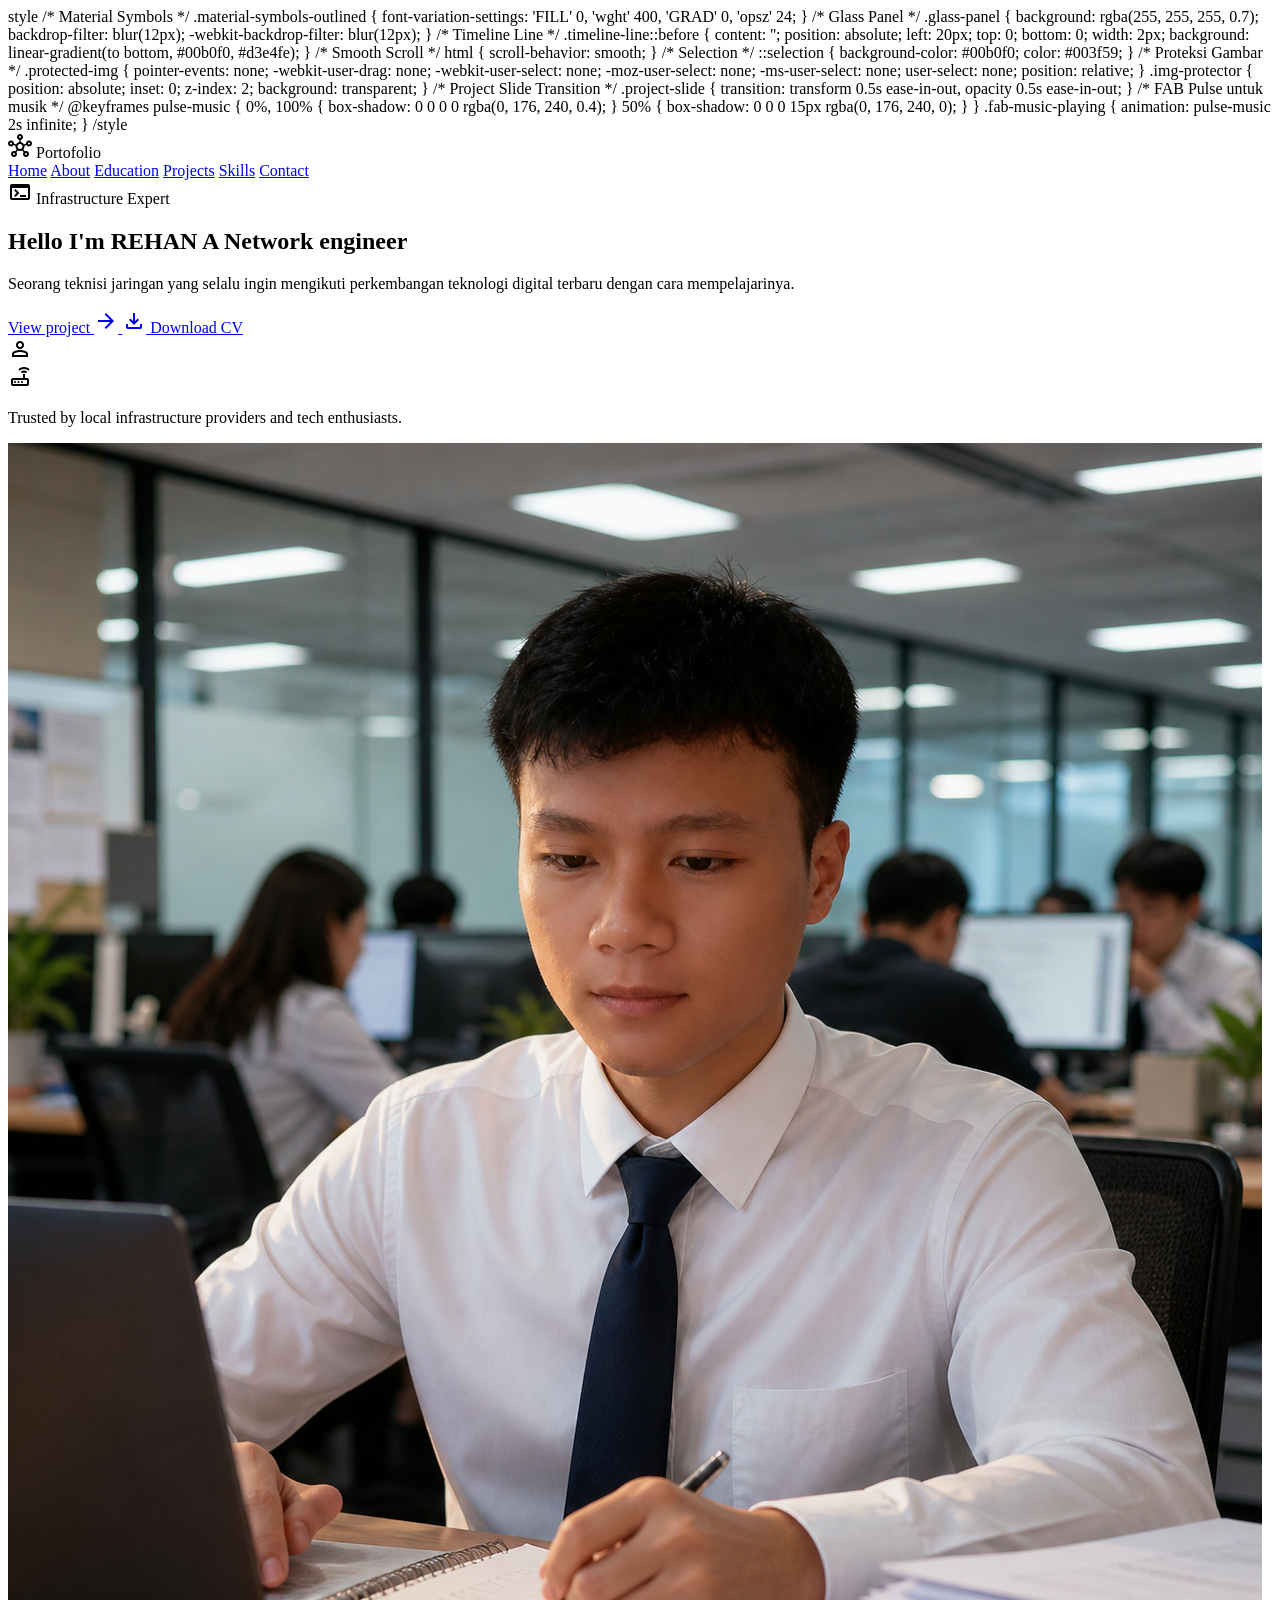
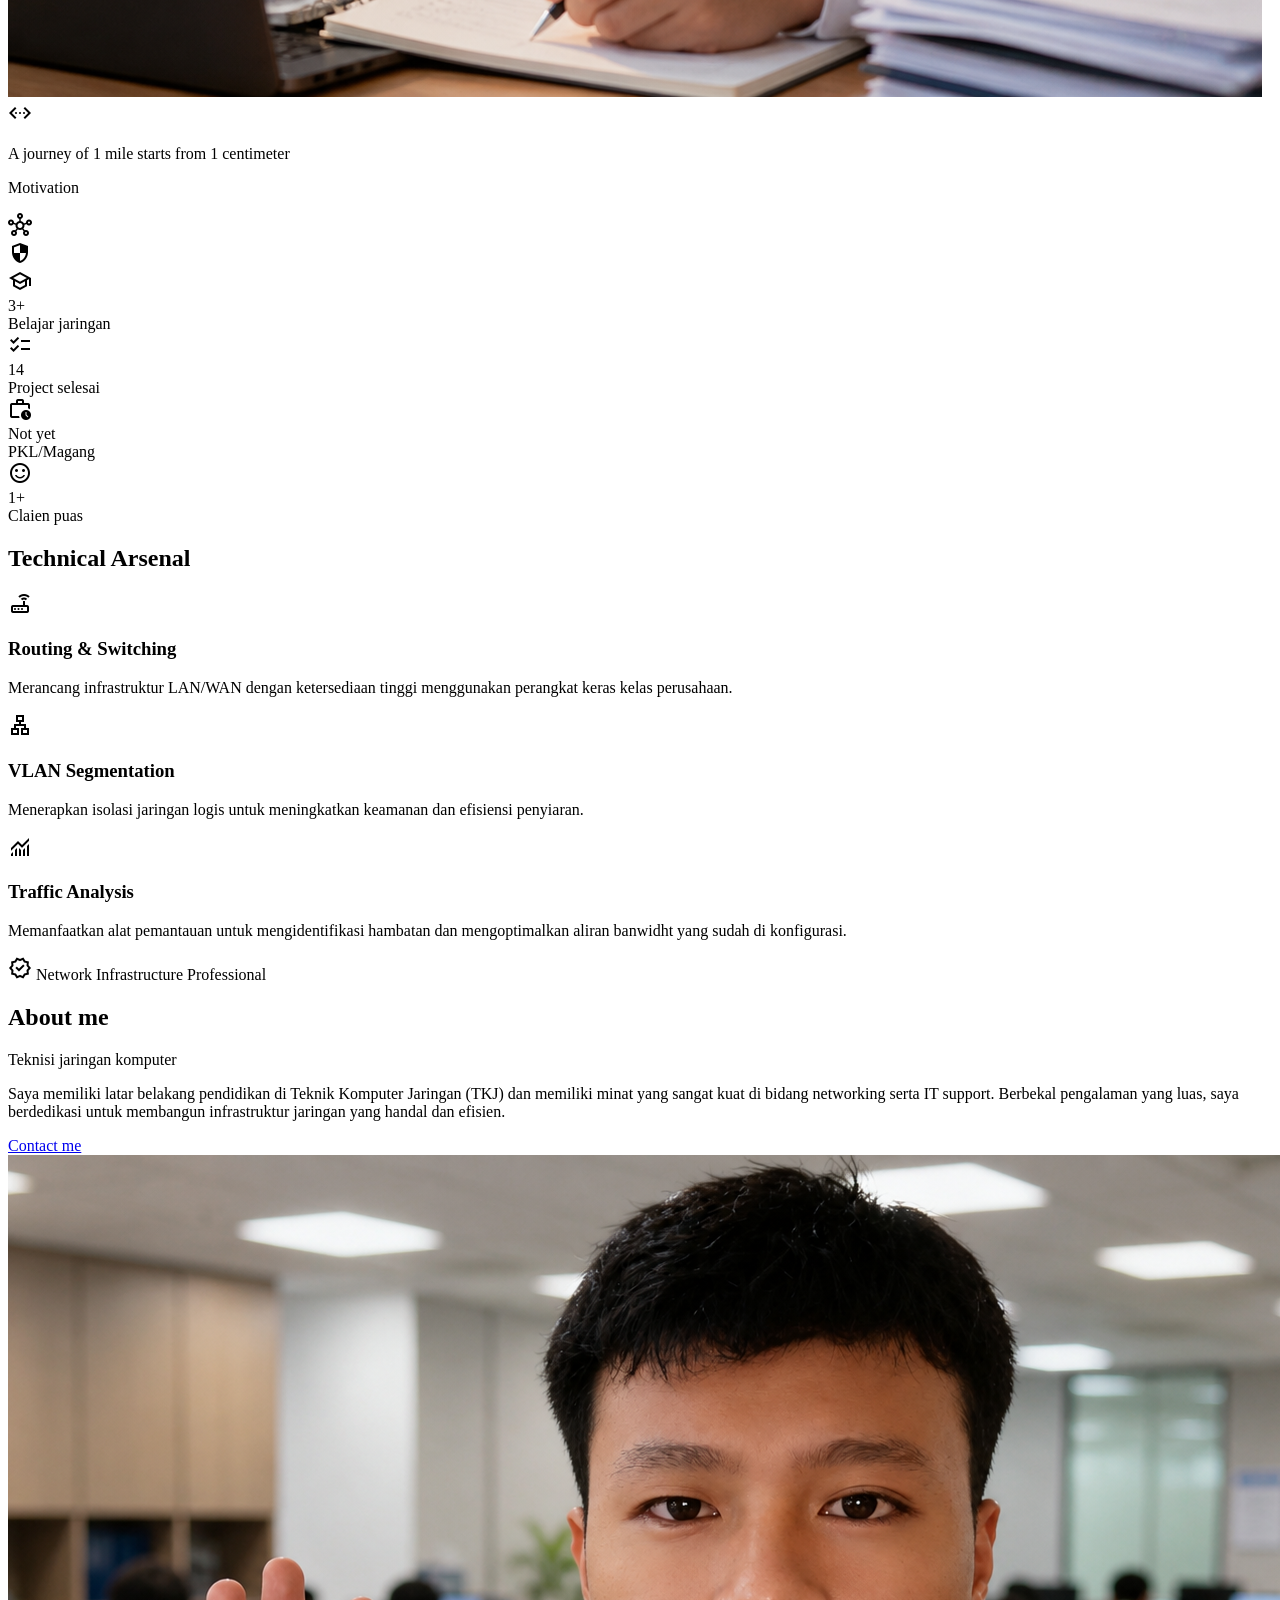
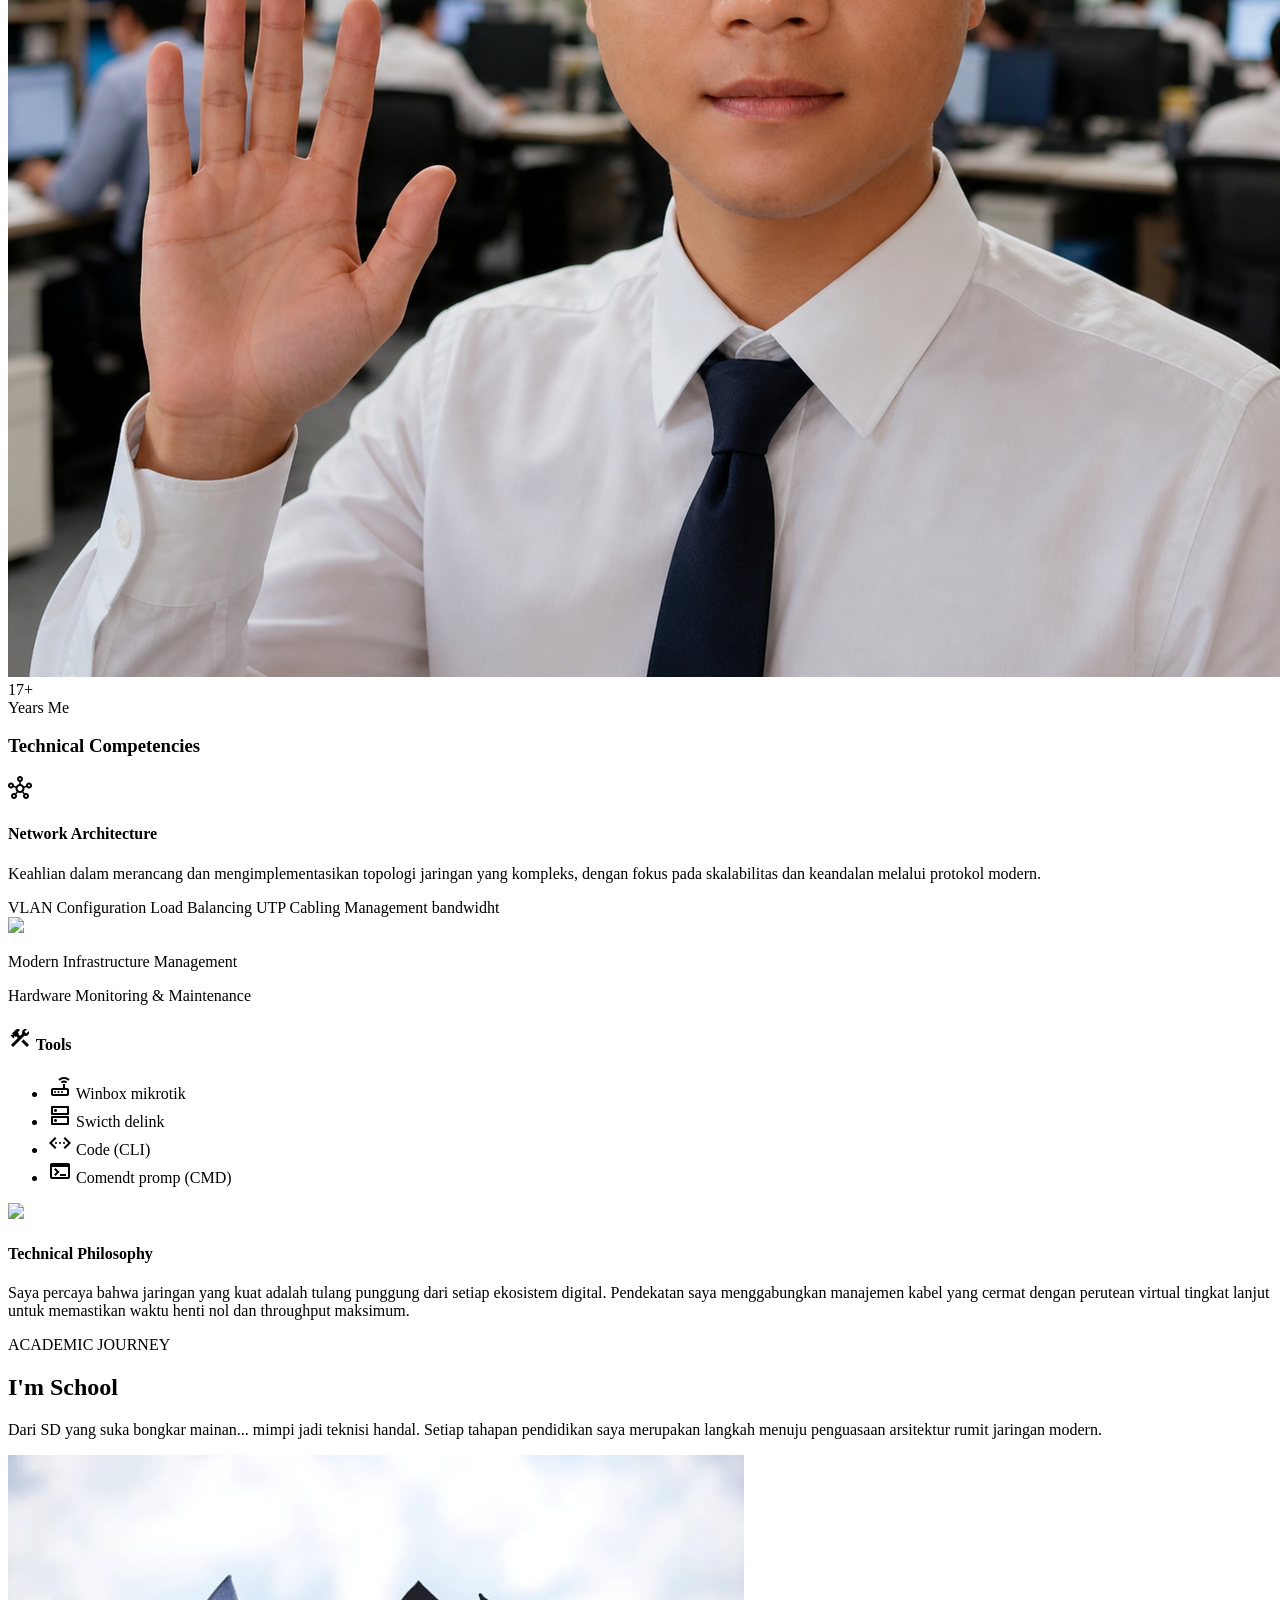
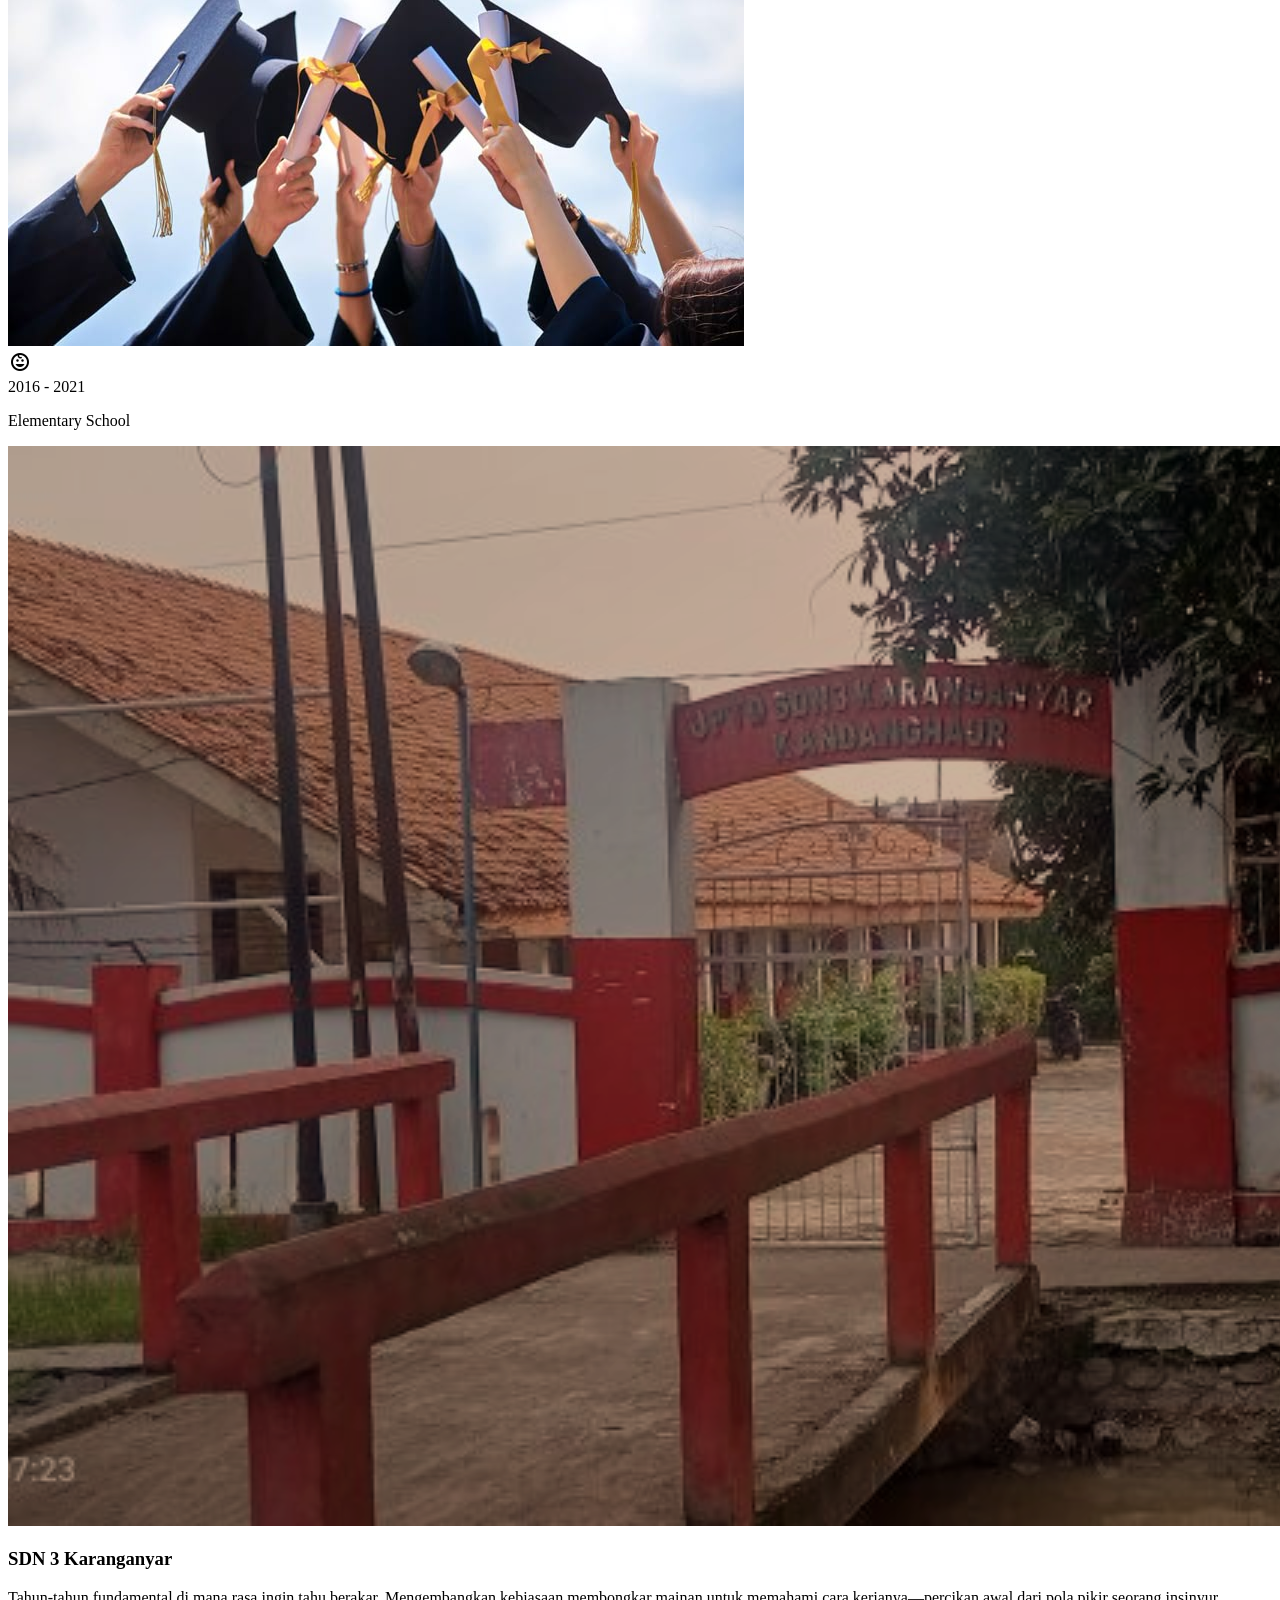
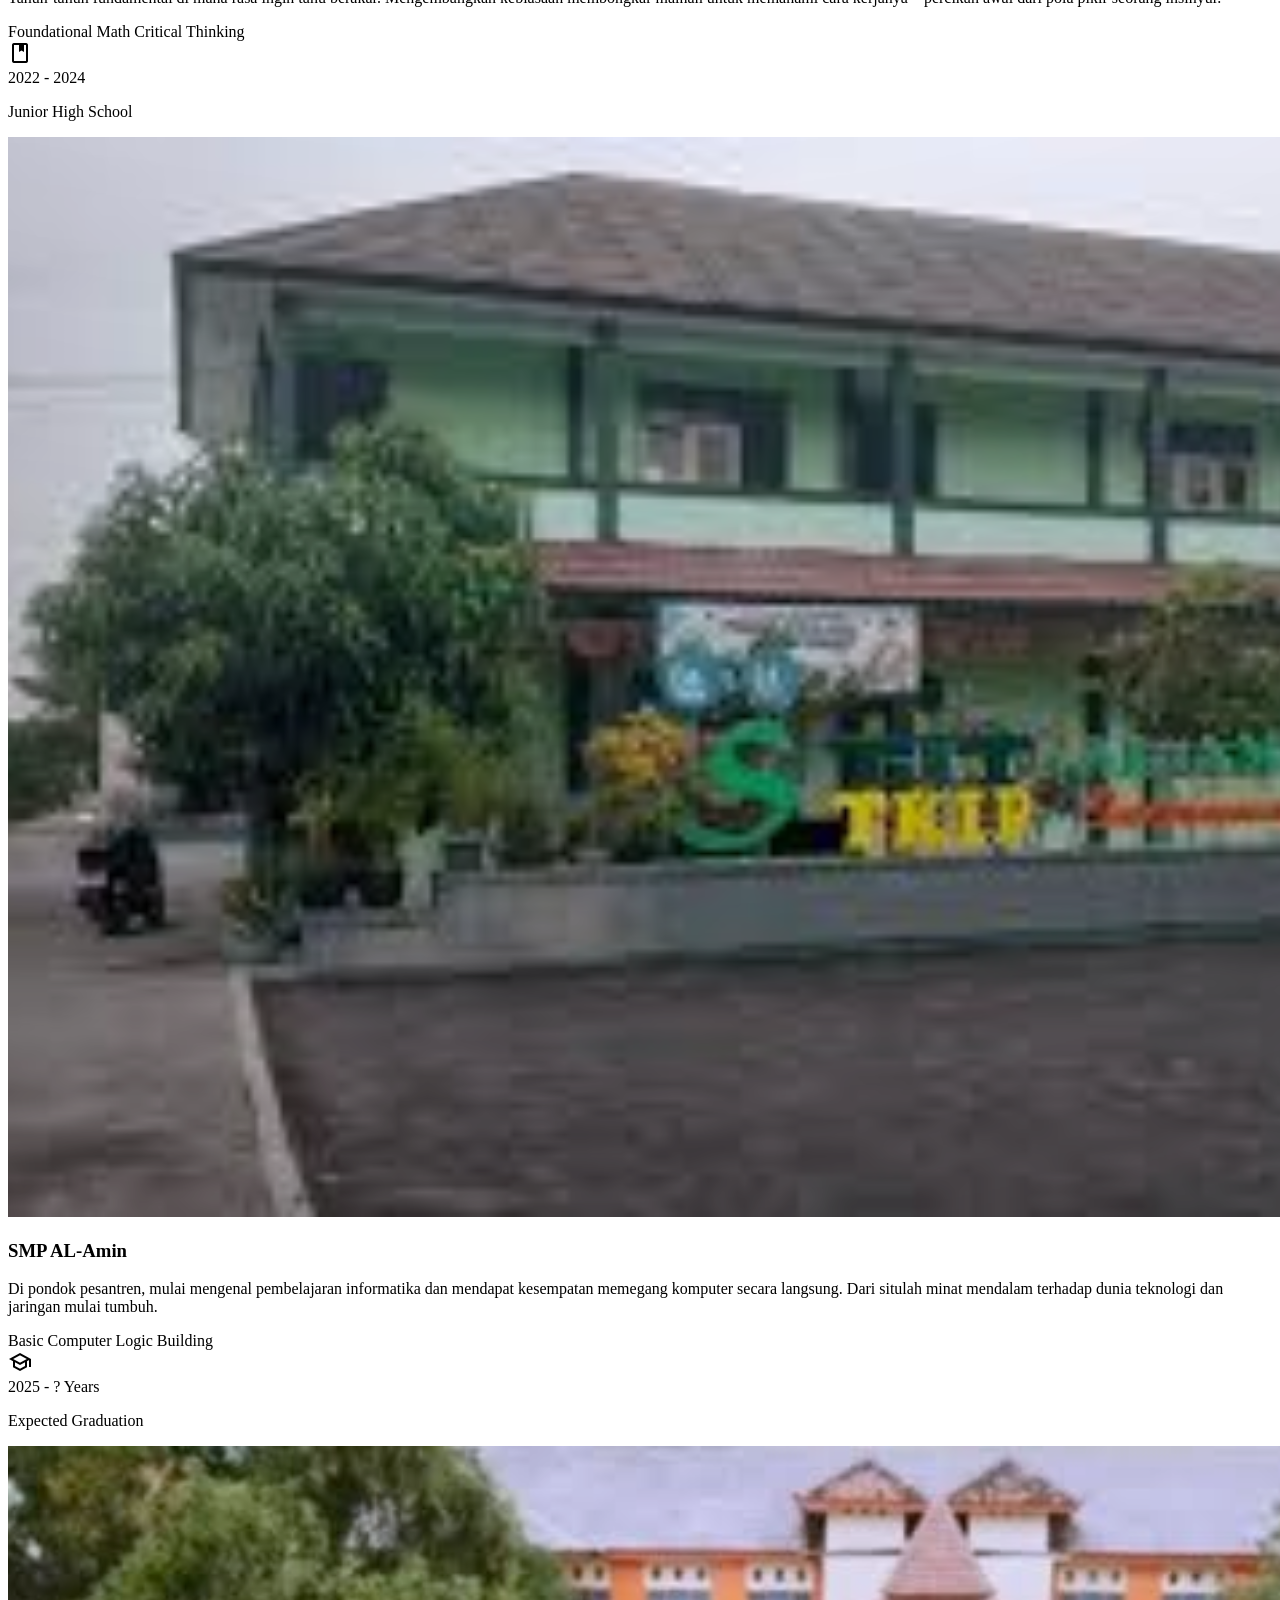
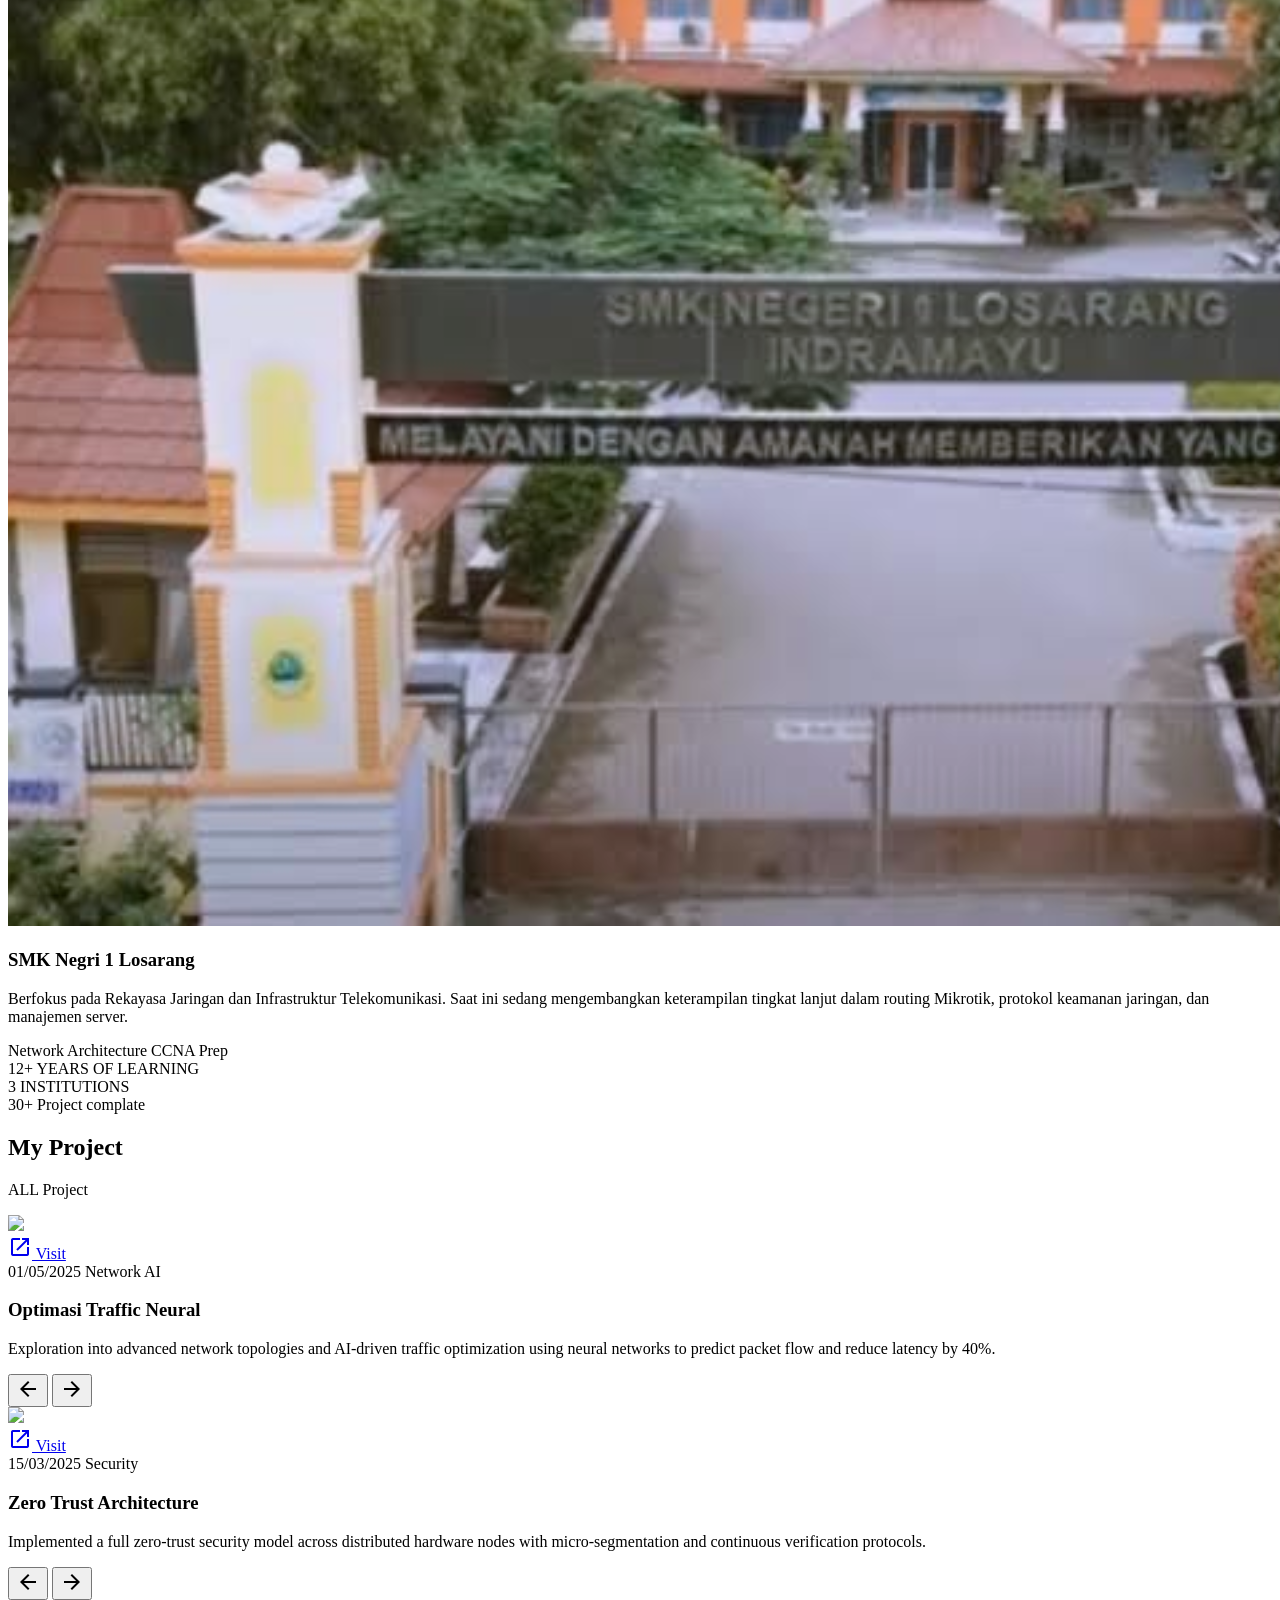
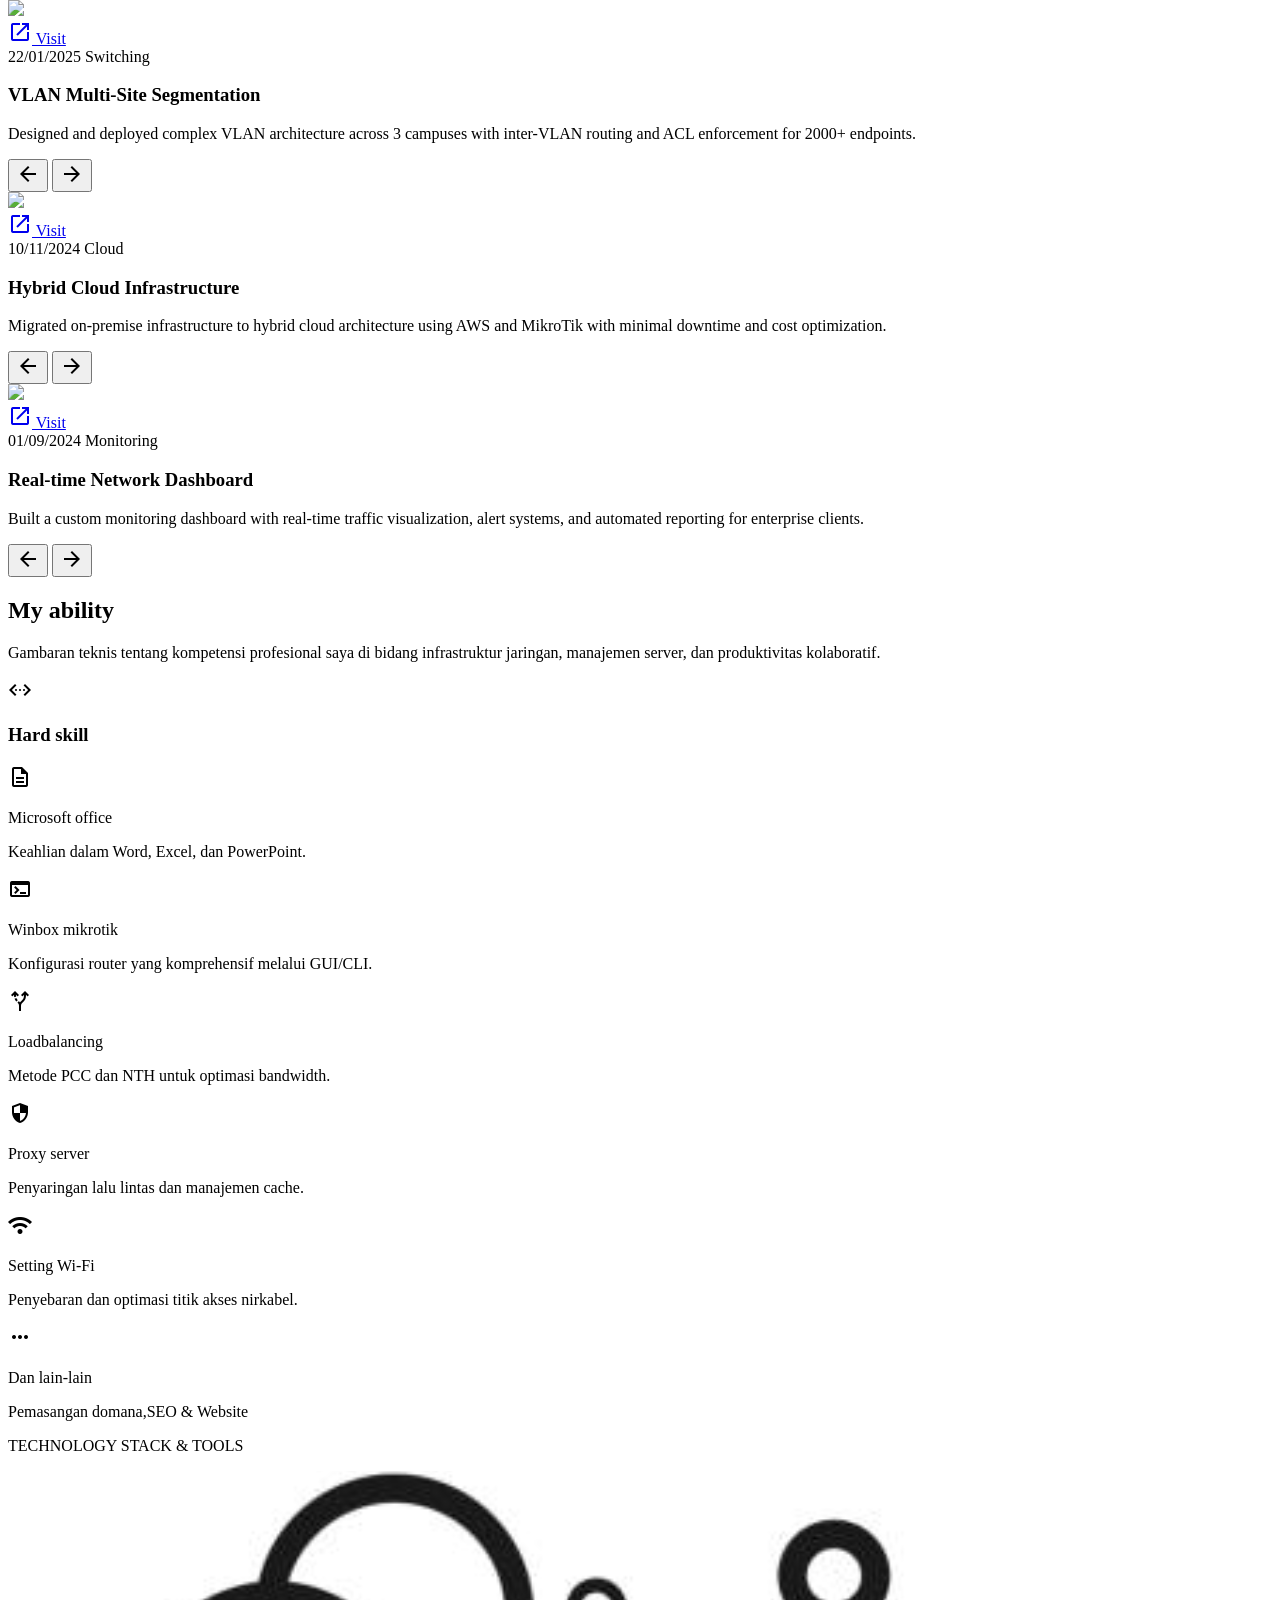
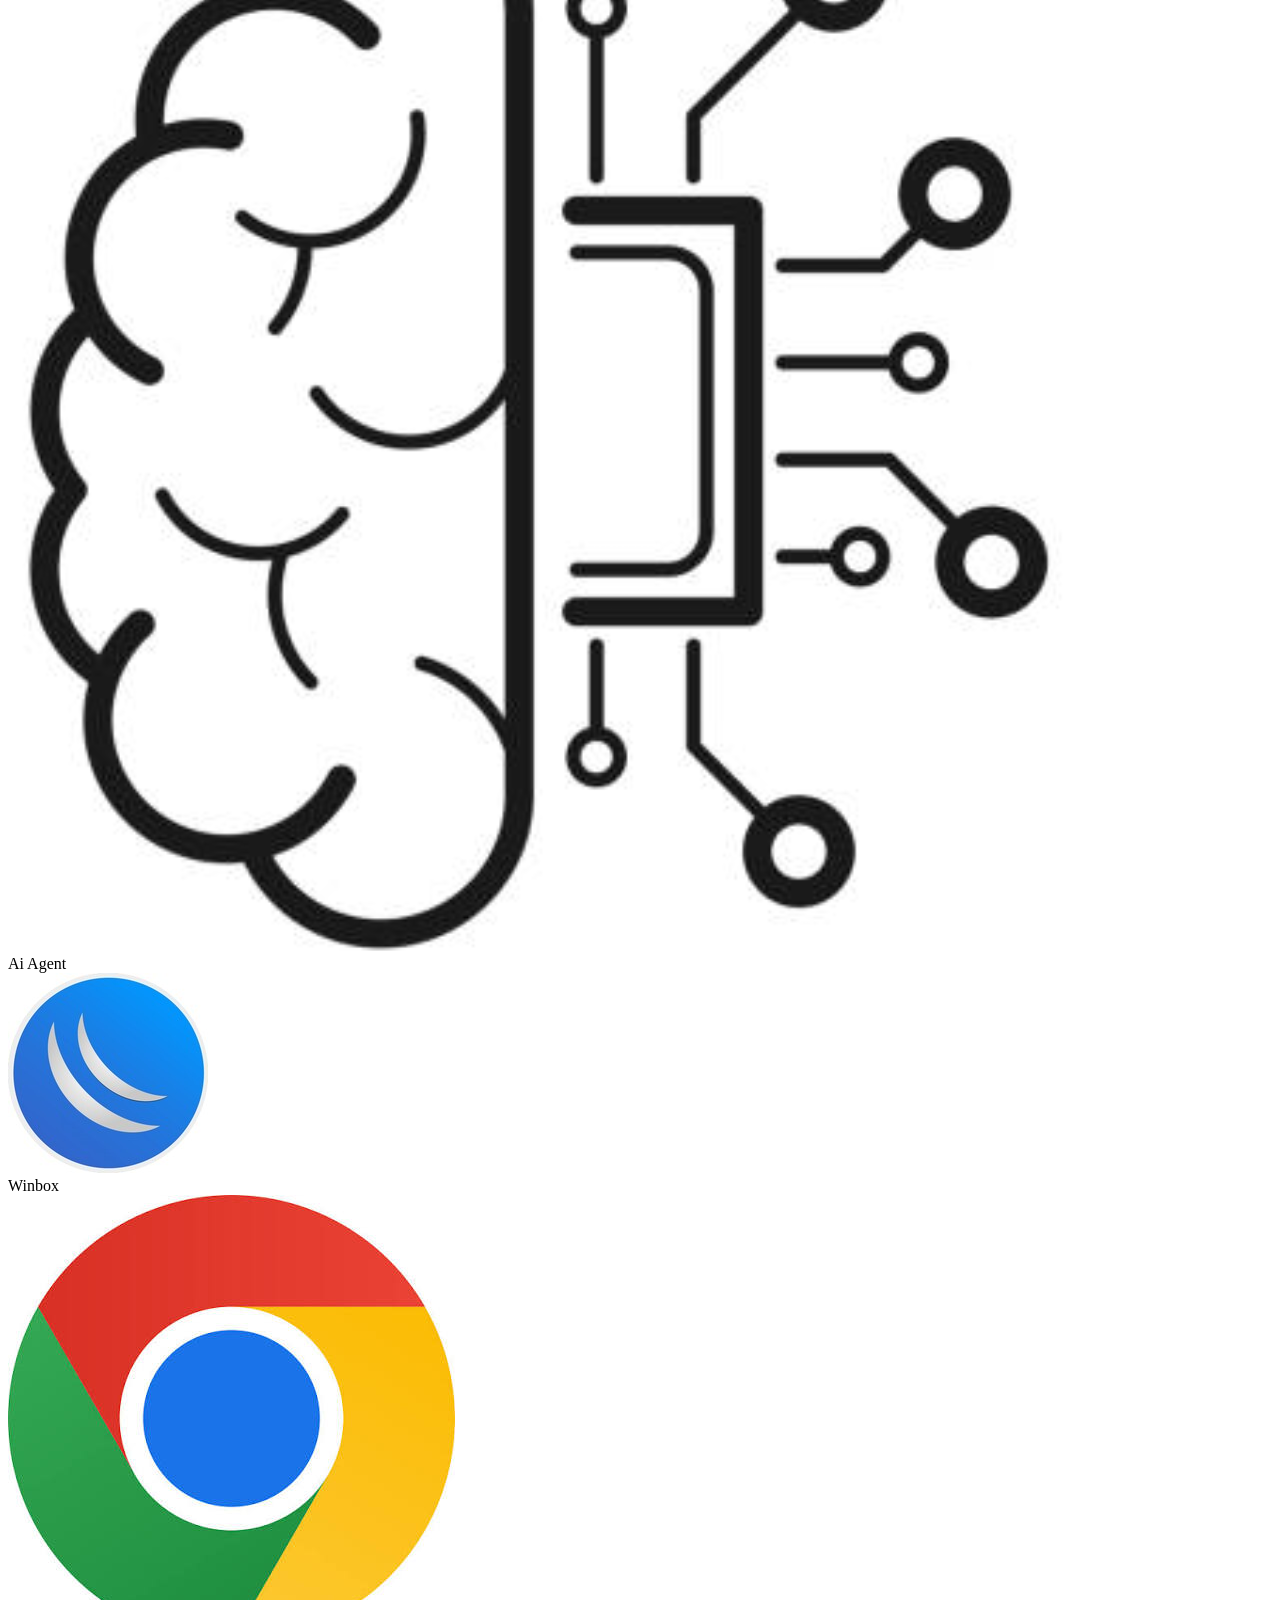
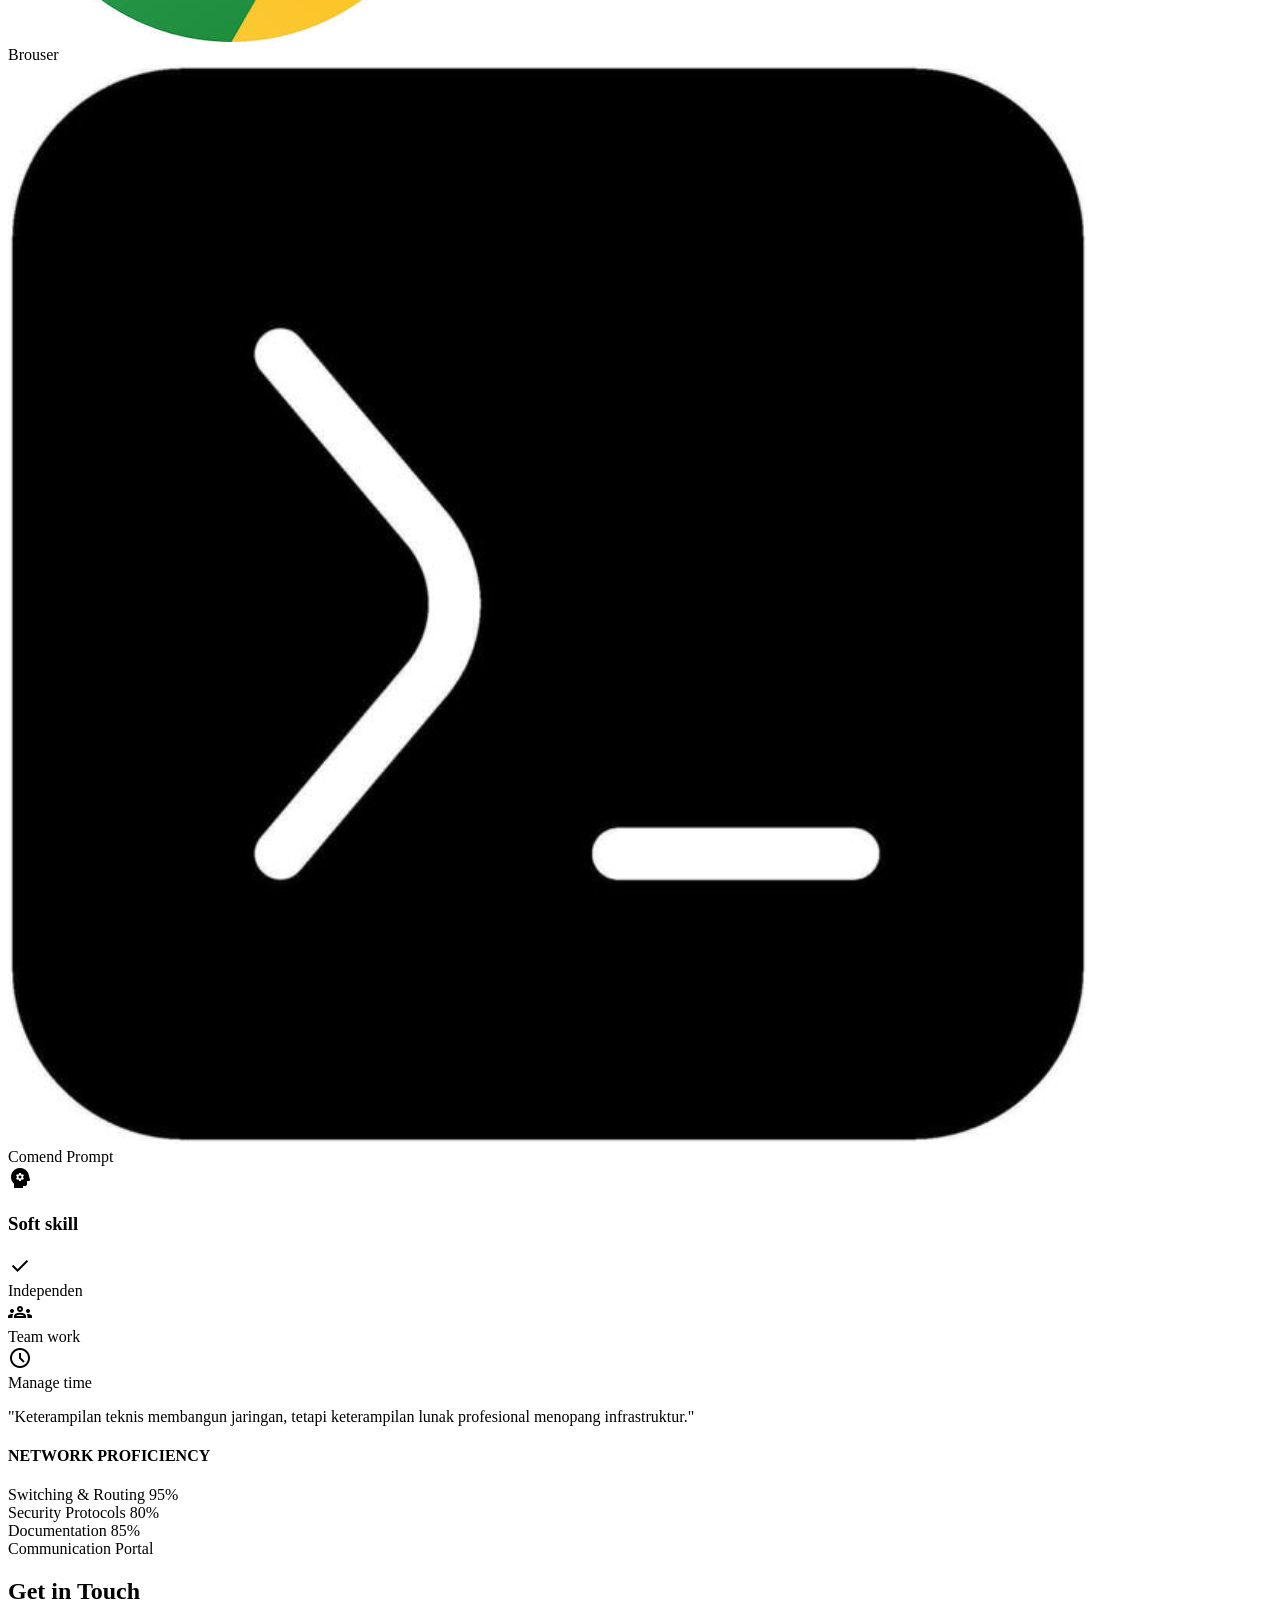
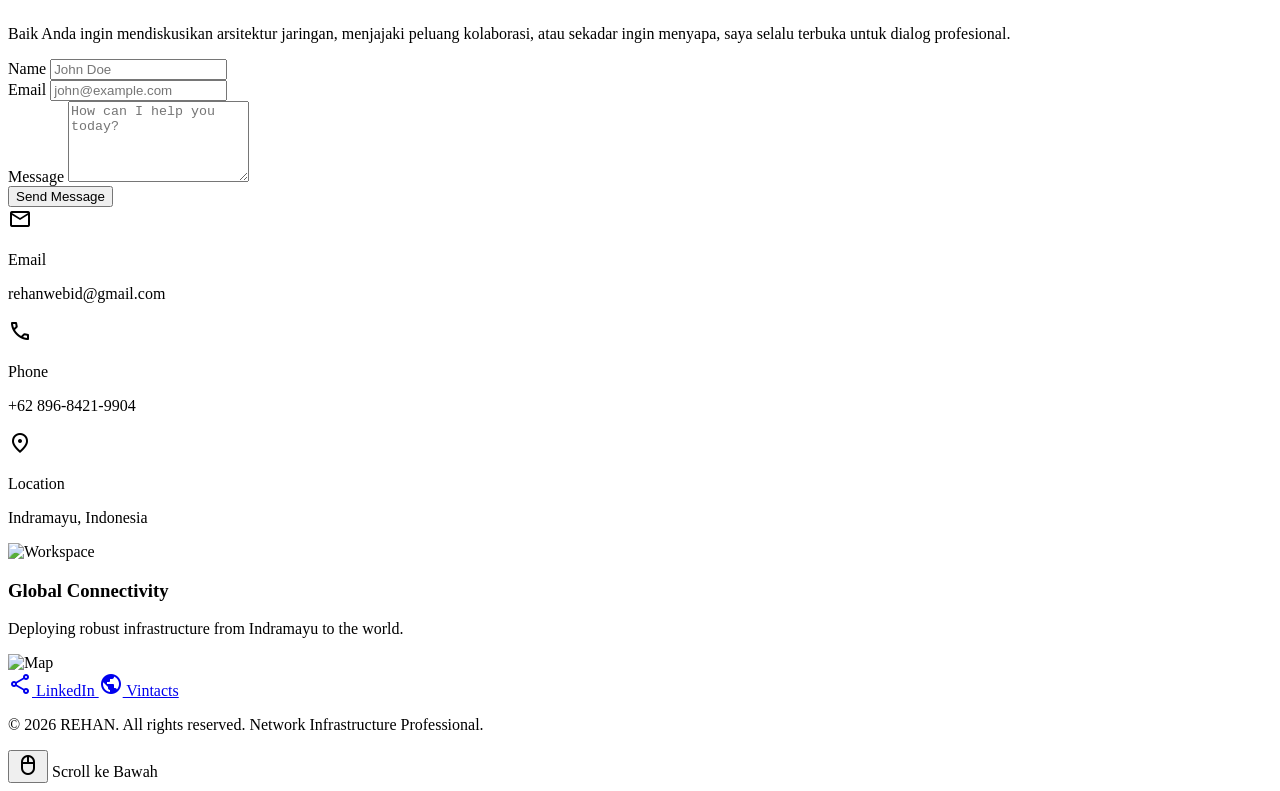
==== commit 6ceb93d1: "Update index.html" ====
--- a/index.html
+++ b/index.html
@@ -109,7 +109,7 @@
 </script>
 
 <!-- ==================== CUSTOM STYLES ==================== -->
-<style>
+style
     /* Material Symbols */
     .material-symbols-outlined {
         font-variation-settings: 'FILL' 0, 'wght' 400, 'GRAD' 0, 'opsz' 24;
@@ -175,7 +175,7 @@
     .fab-music-playing {
         animation: pulse-music 2s infinite;
     }
-</style>
+/style
 </head>
 
 <!-- ==================== BODY ==================== -->
@@ -1210,4 +1210,4 @@
 </script>
 
 </body>
-</html>+</html>
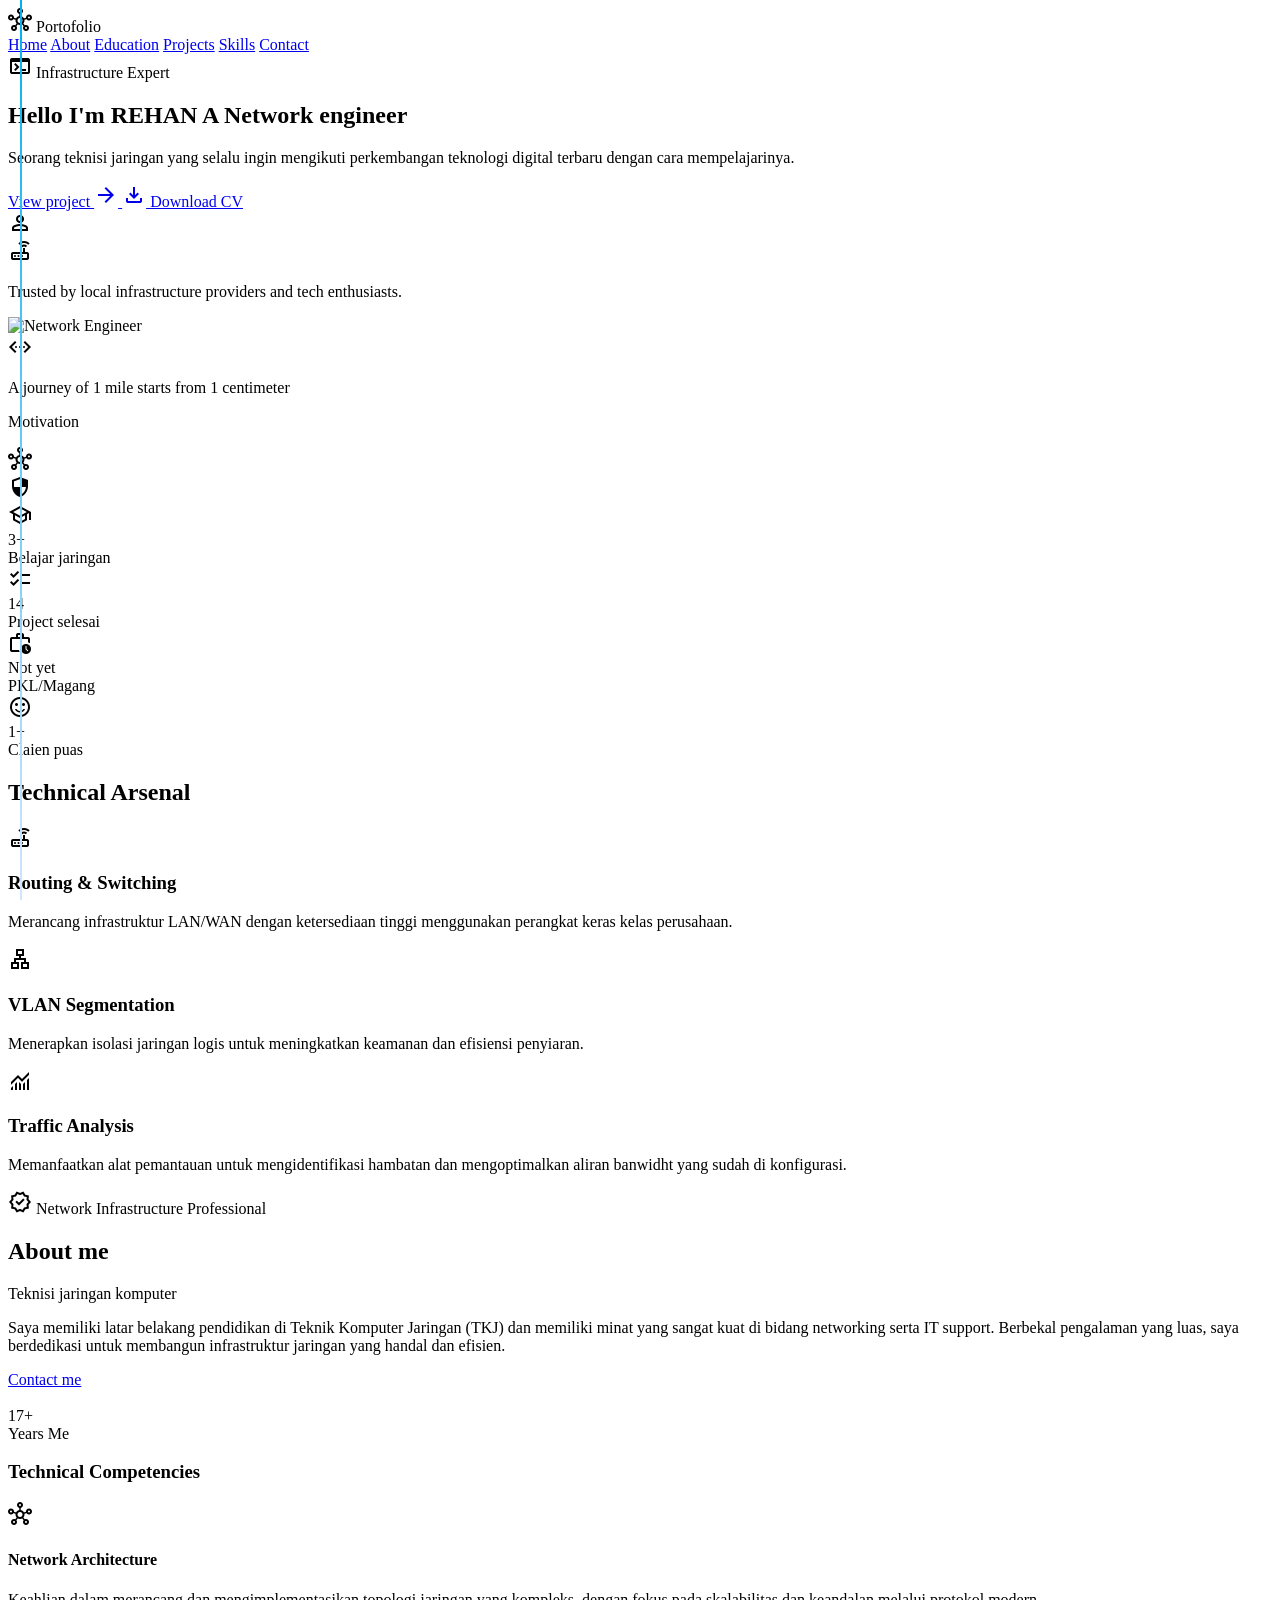
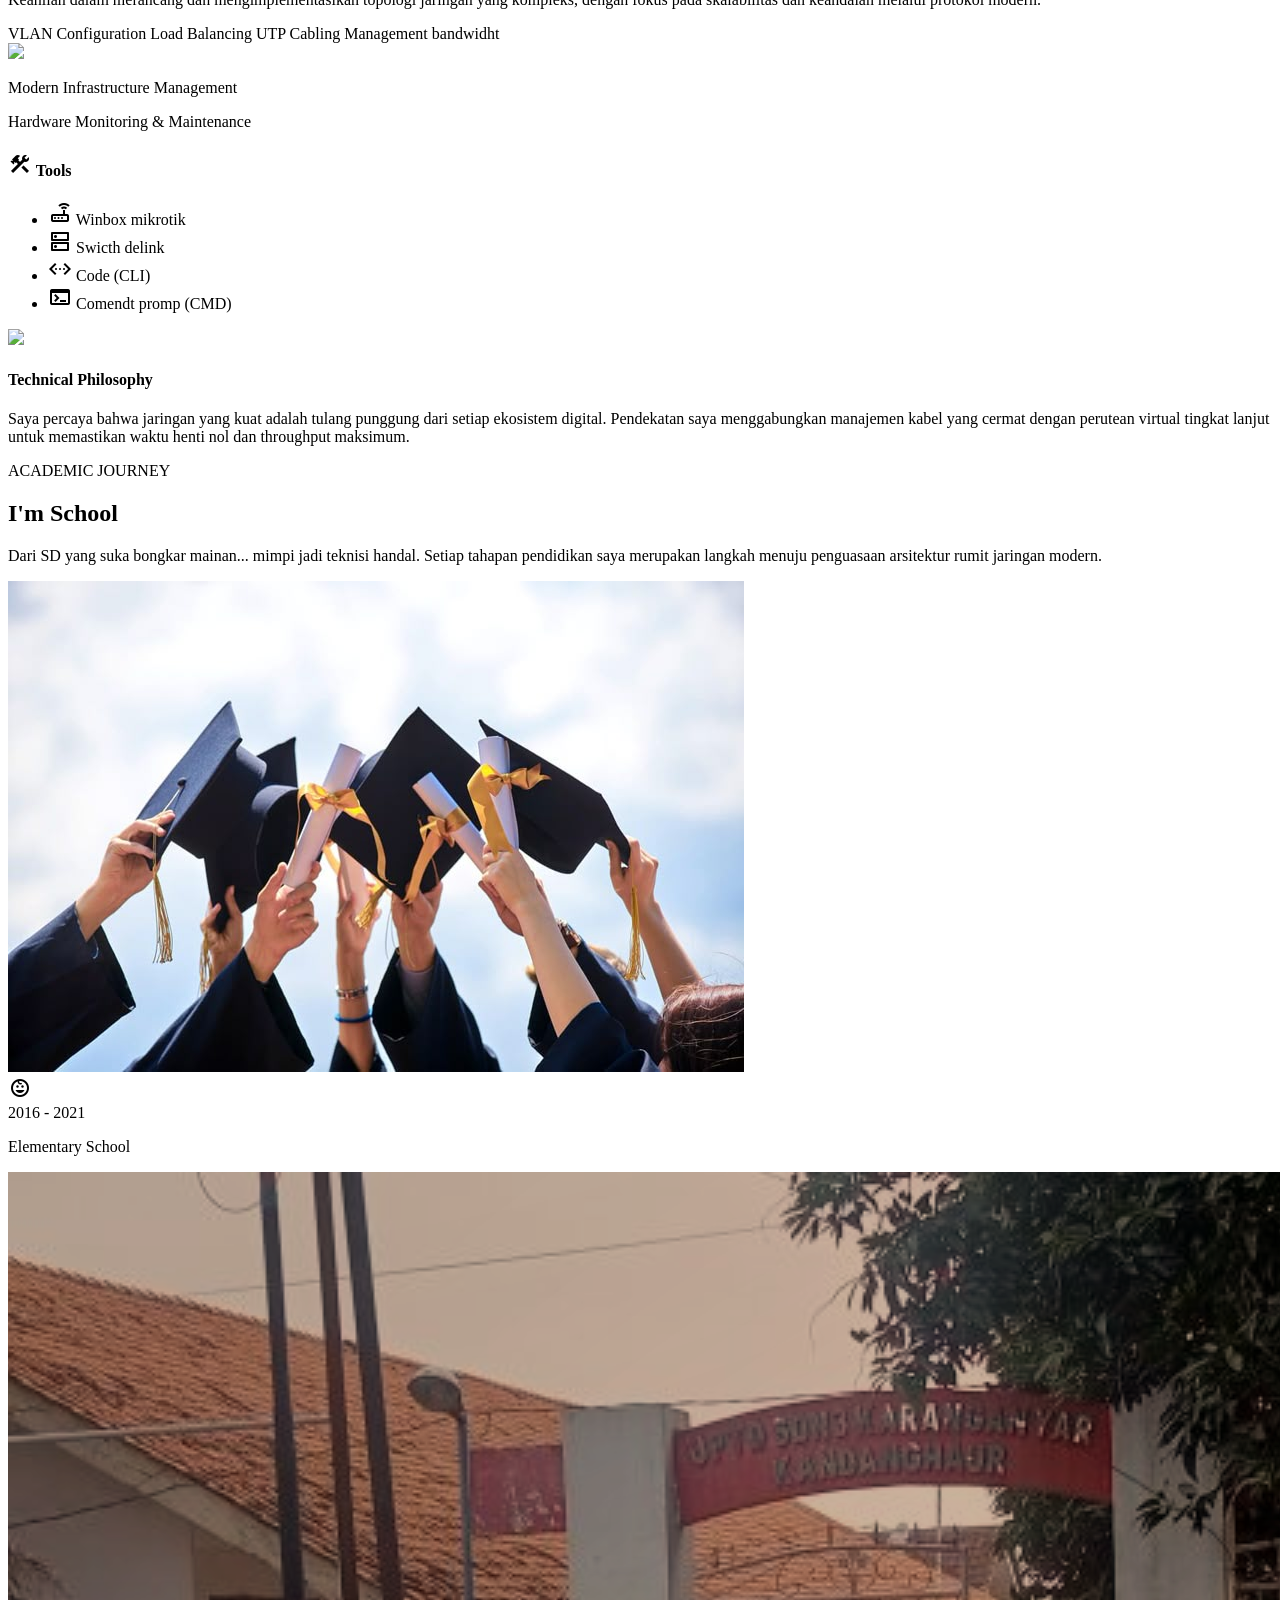
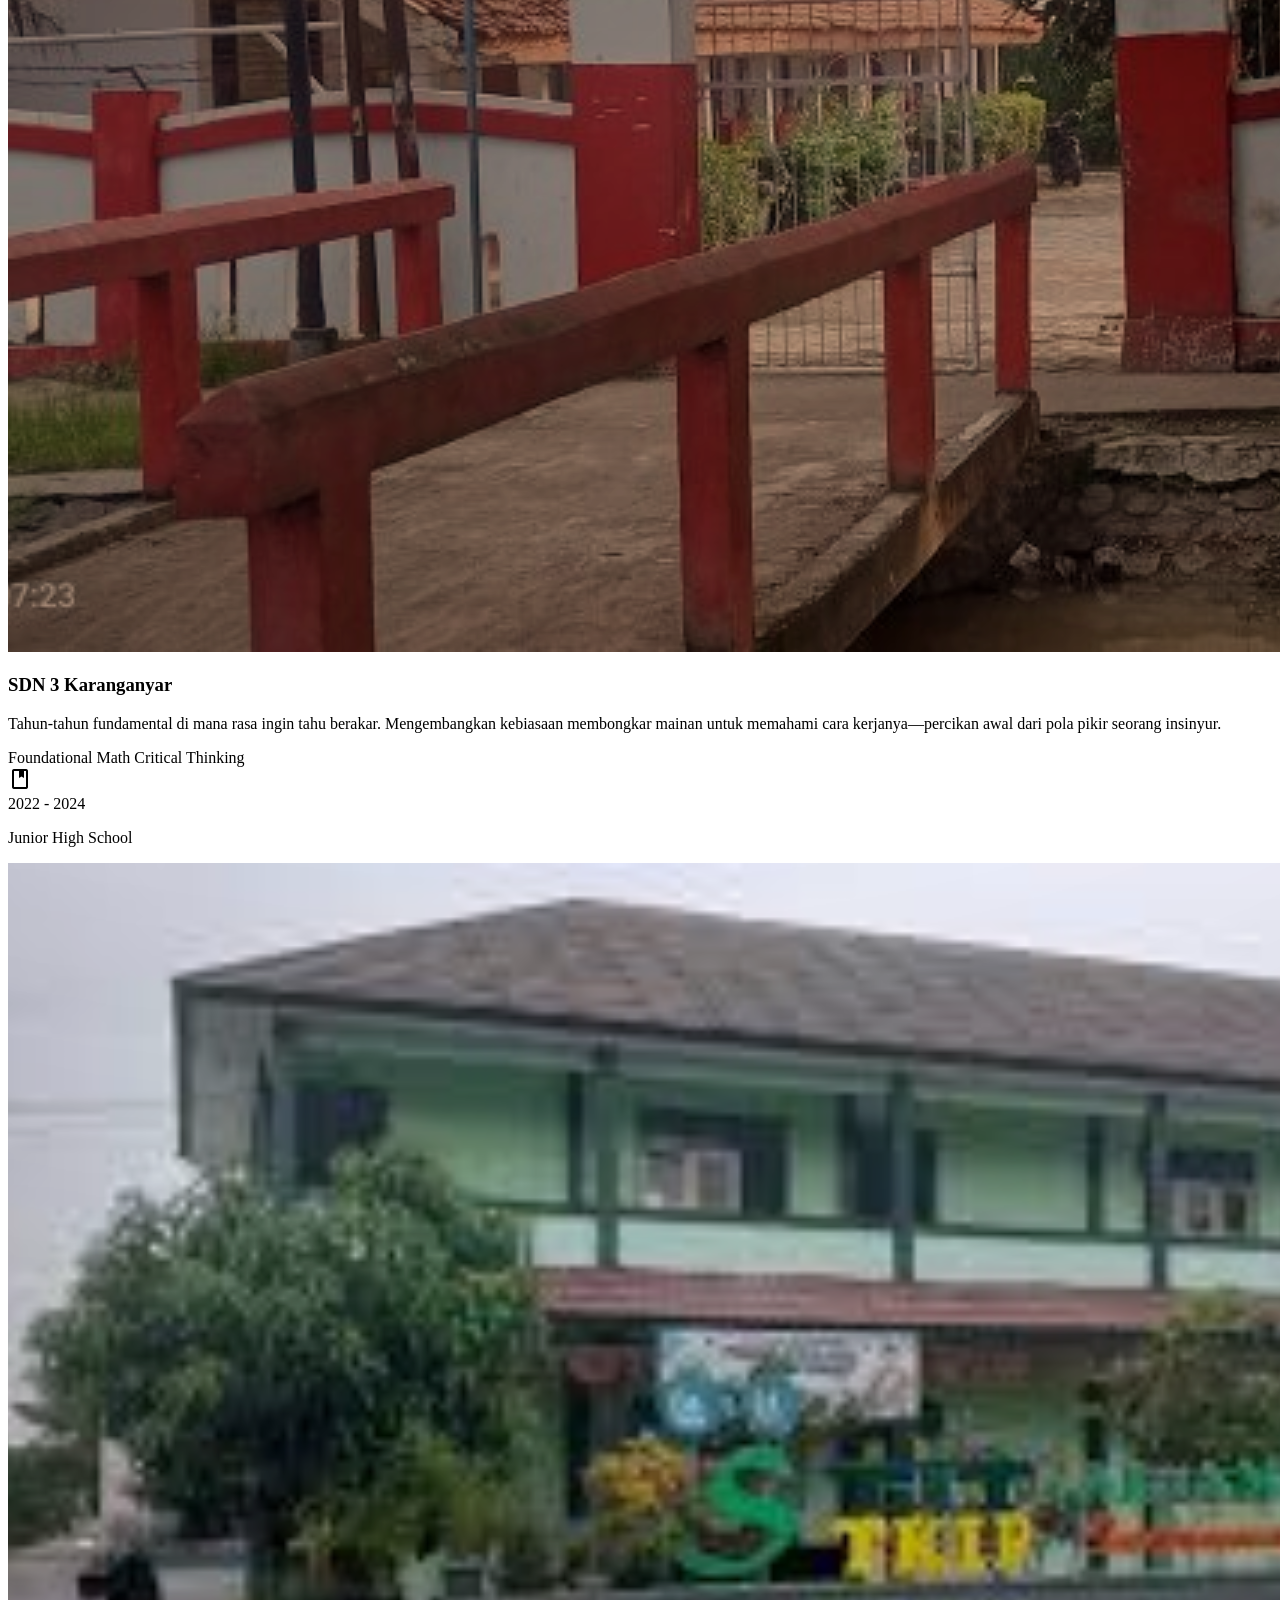
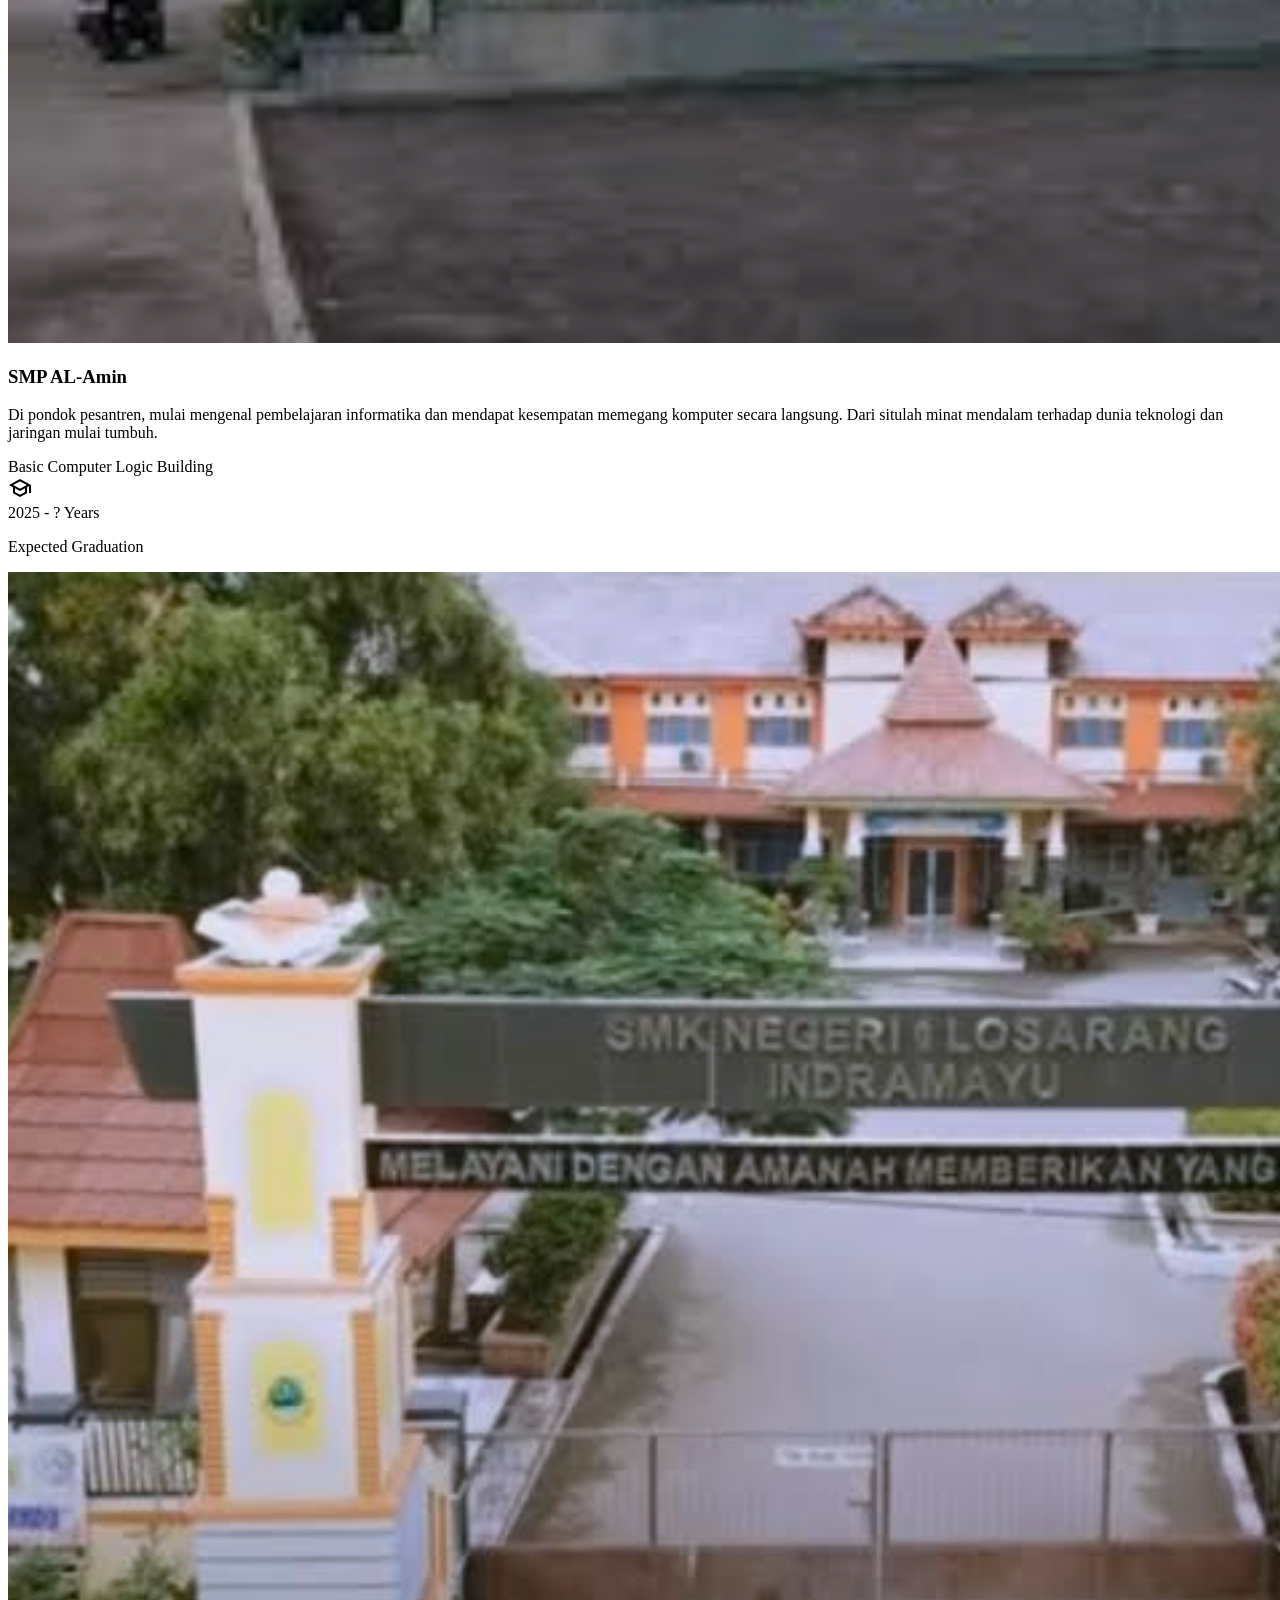
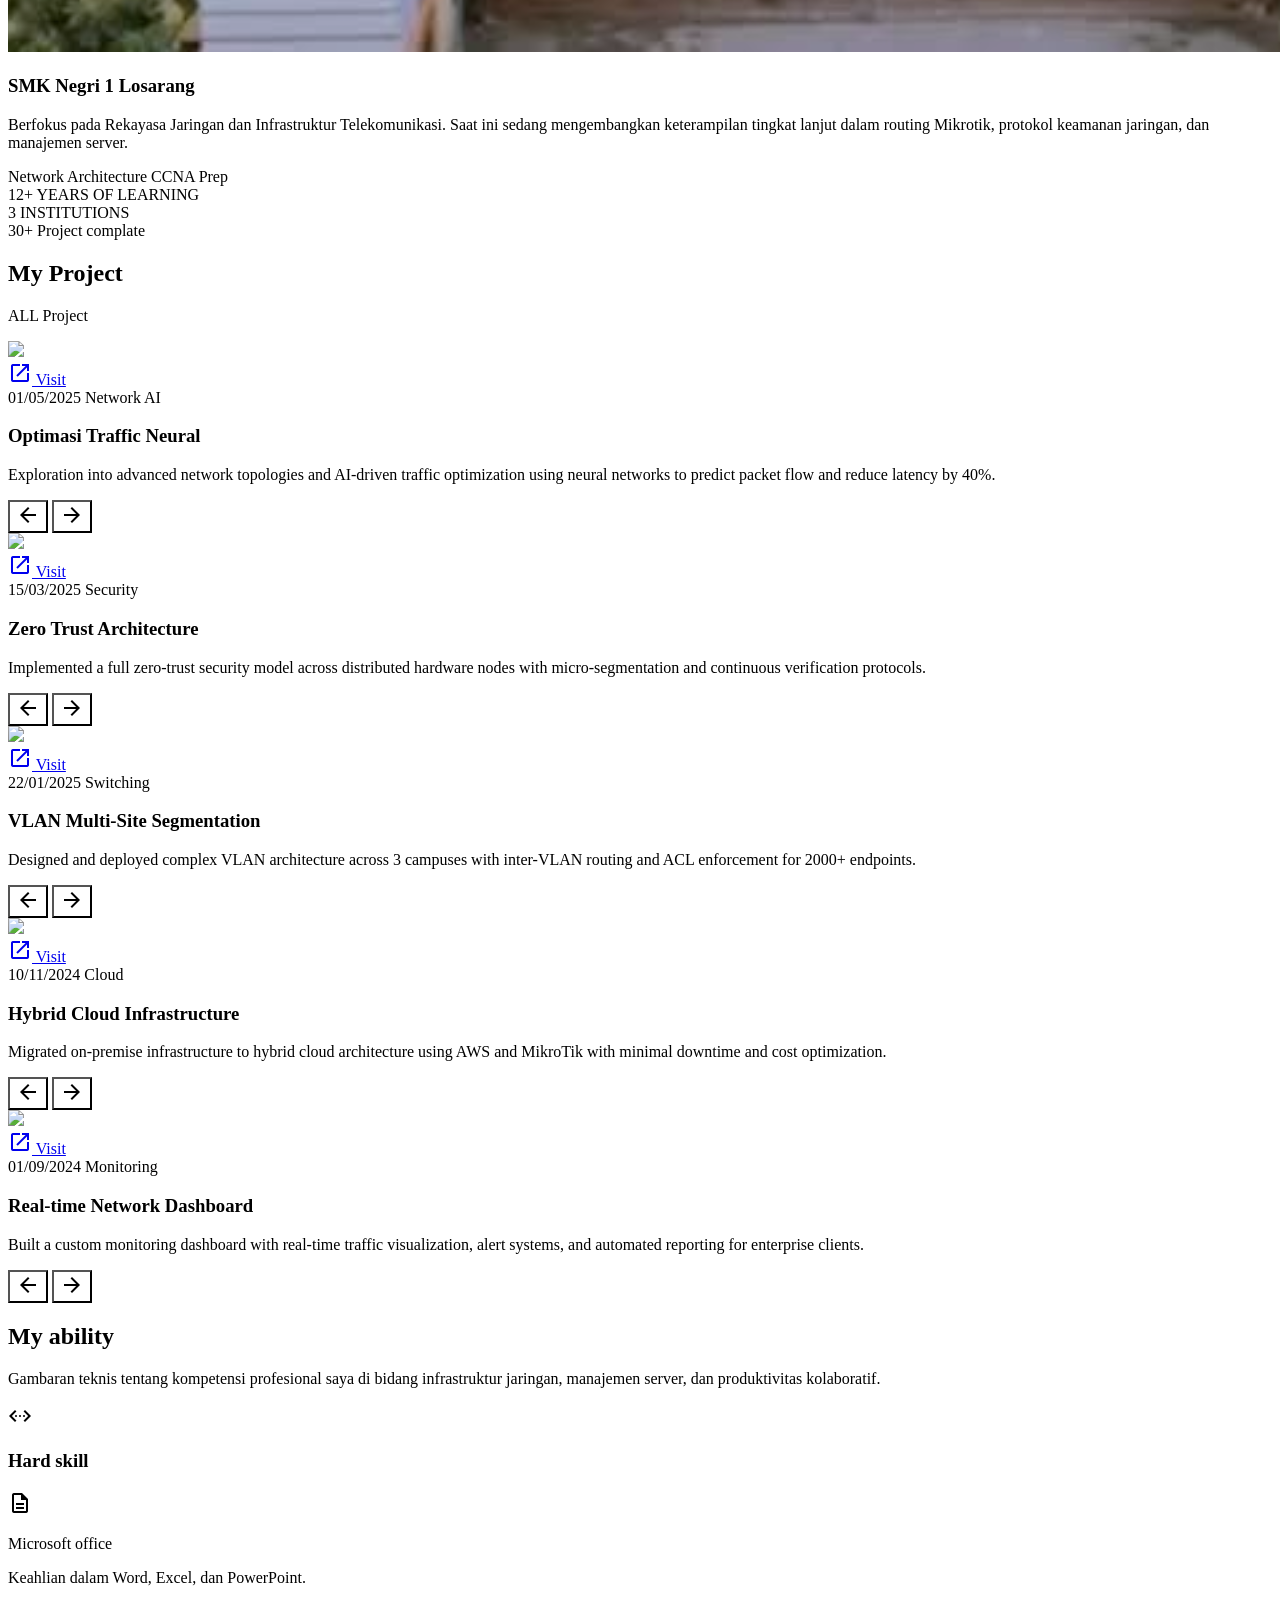
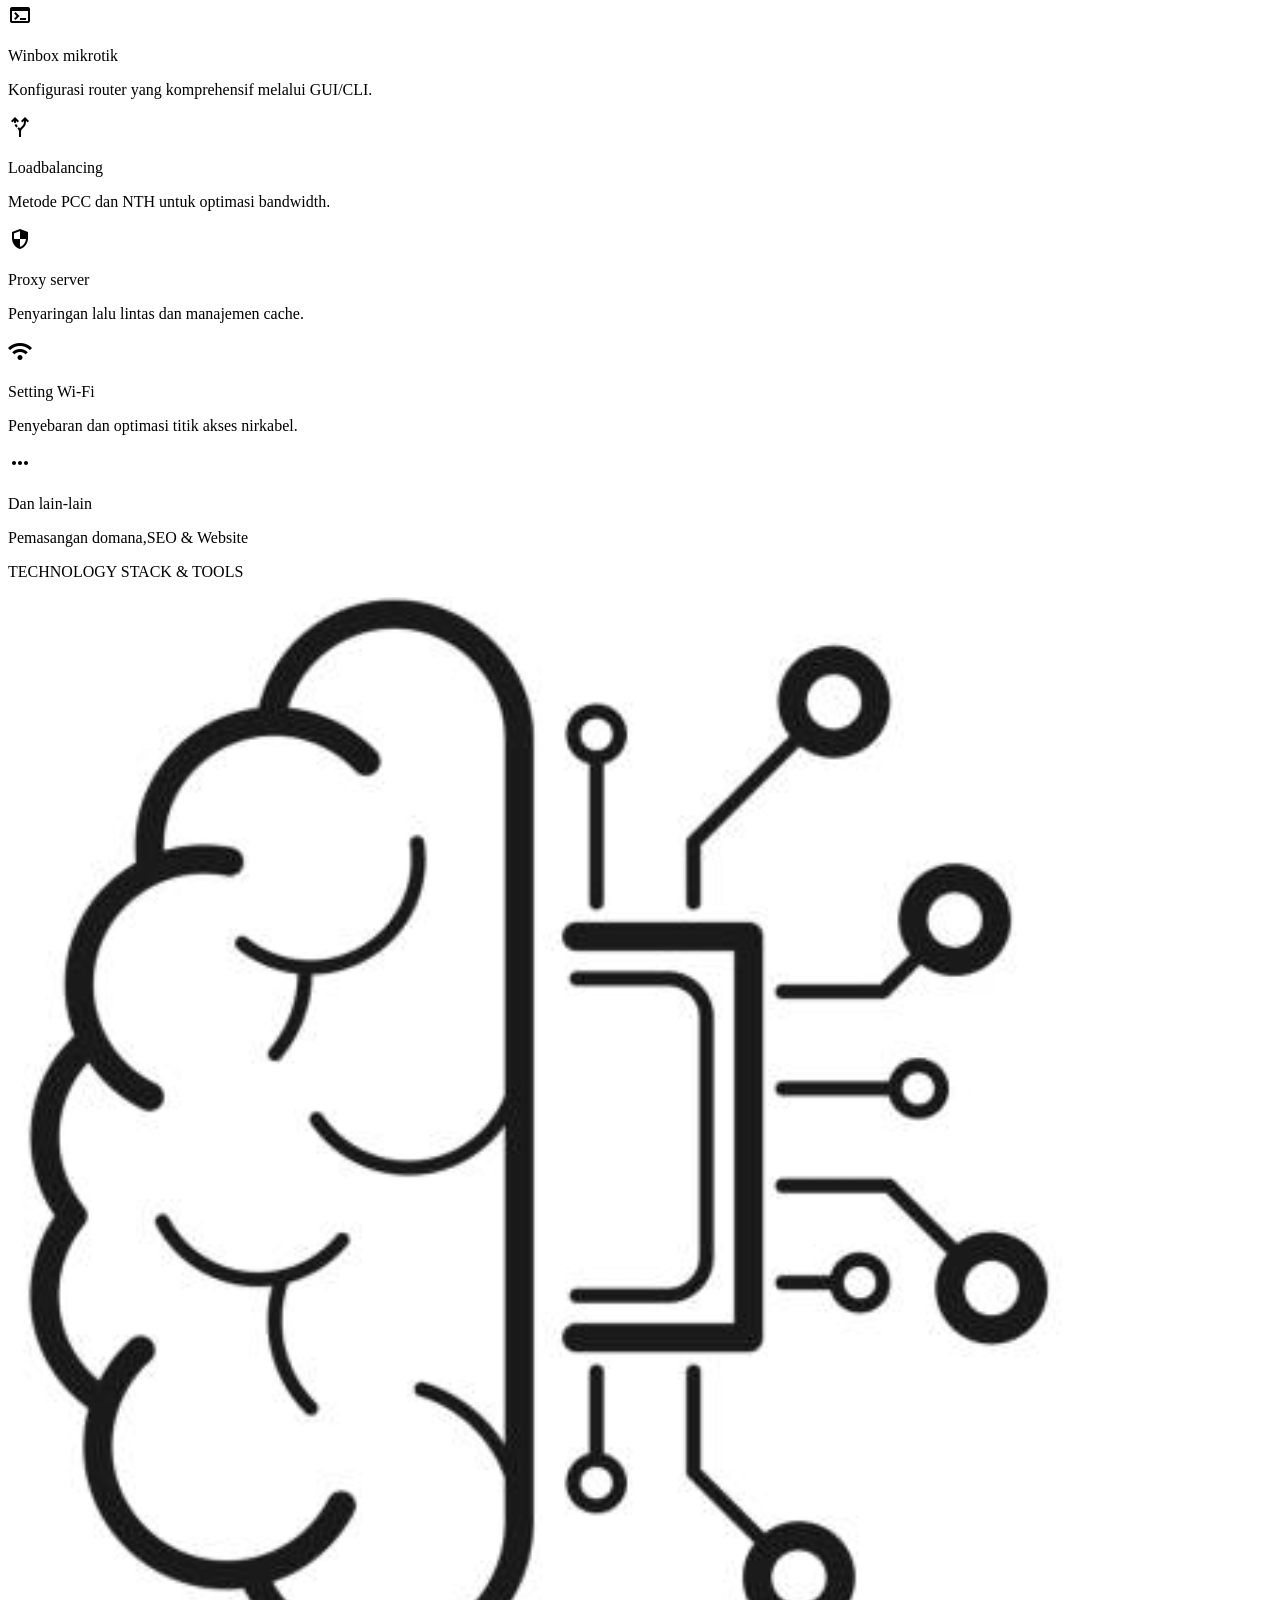
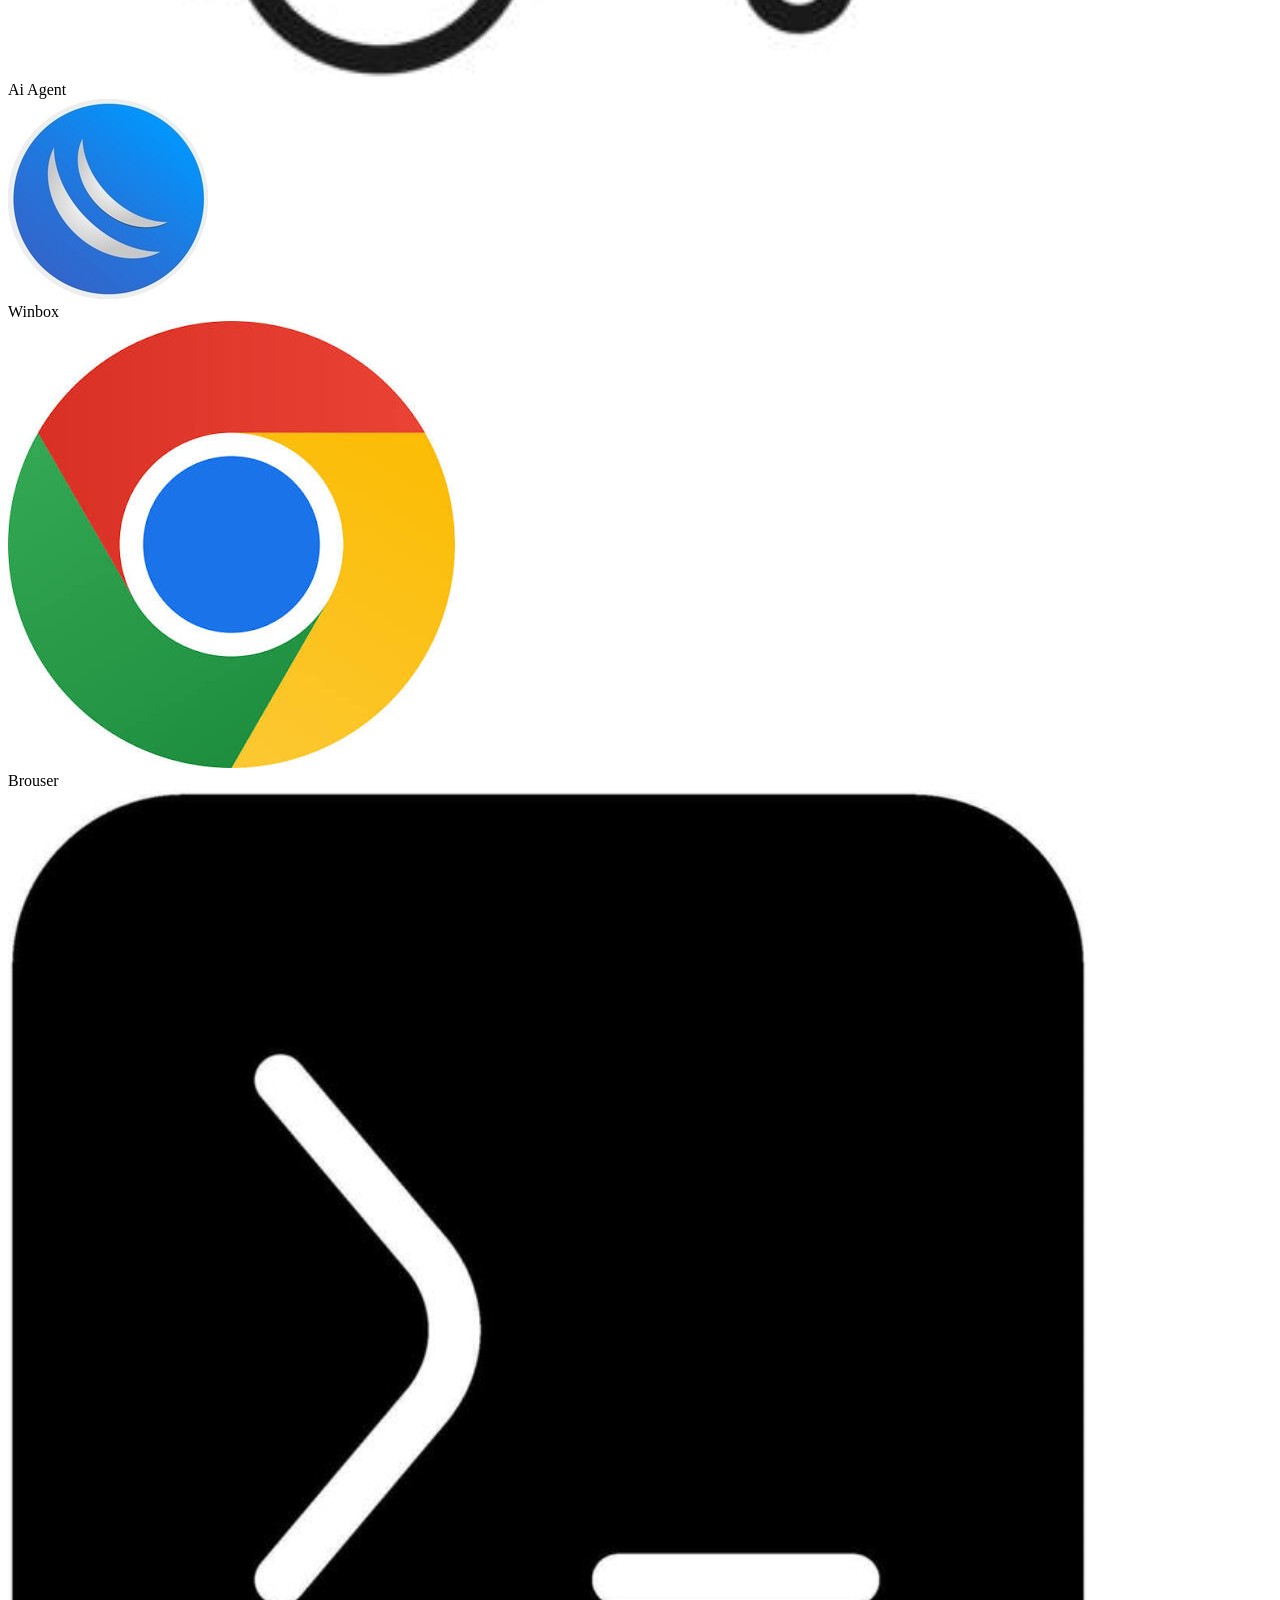
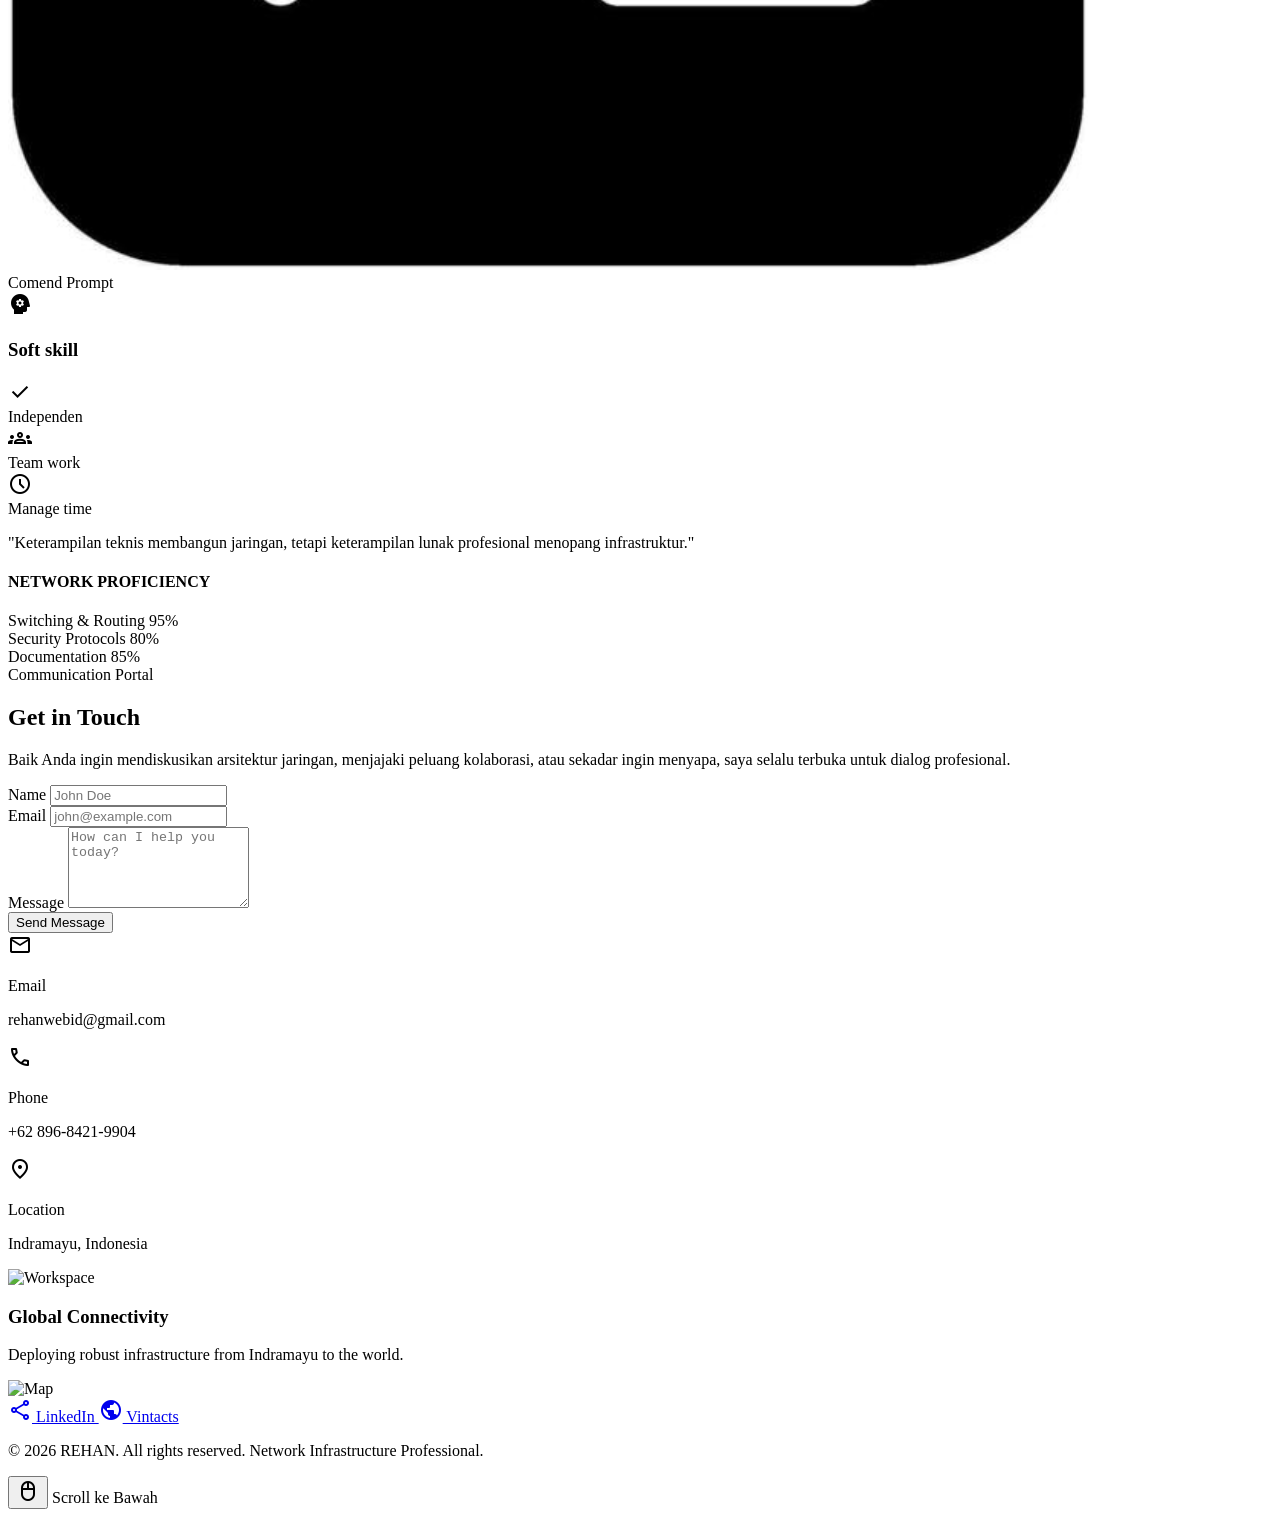
==== commit 1e4bdf33: "Update index.html" ====
--- a/index.html
+++ b/index.html
@@ -109,7 +109,7 @@
 </script>
 
 <!-- ==================== CUSTOM STYLES ==================== -->
-style
+<style>
     /* Material Symbols */
     .material-symbols-outlined {
         font-variation-settings: 'FILL' 0, 'wght' 400, 'GRAD' 0, 'opsz' 24;
@@ -175,7 +175,7 @@
     .fab-music-playing {
         animation: pulse-music 2s infinite;
     }
-/style
+</style>
 </head>
 
 <!-- ==================== BODY ==================== -->
@@ -251,7 +251,7 @@
         <div class="relative z-10 rounded-2xl overflow-hidden shadow-[0_20px_50px_rgba(0,0,0,0.1)] border-4 md:border-8 border-white">
             <div class="relative protected-img">
                 <div class="img-protector"></div>
-                <img alt="Network Engineer" class="w-full h-[300px] md:h-[500px] object-cover" src="Galery/Home.png"/>
+                <img alt="Network Engineer" class="w-full h-[300px] md:h-[500px] object-cover" src=""/>
             </div>
             <div class="absolute bottom-4 md:bottom-6 left-4 md:left-6 right-4 md:right-6 p-3 md:p-4 bg-white/80 backdrop-blur-md rounded-xl flex items-center gap-3 md:gap-4 border border-white/50">
                 <div class="bg-primary-container p-2 md:p-3 rounded-lg text-white">
@@ -355,7 +355,7 @@
         <div class="relative" data-aos="fade-left" data-aos-duration="800" data-aos-delay="200">
             <div class="rounded-xl overflow-hidden shadow-2xl bg-slate-200 aspect-[4/3] relative protected-img">
                 <div class="img-protector"></div>
-                <img class="w-full h-full object-cover" src="Galery/About.png"/>
+                <img class="w-full h-full object-cover" src=""/>
             </div>
             <div class="absolute -bottom-4 -left-4 md:-bottom-6 md:-left-6 bg-primary-container p-4 md:p-6 rounded-xl shadow-xl text-on-primary">
                 <div class="text-2xl md:text-4xl font-black">17+</div>
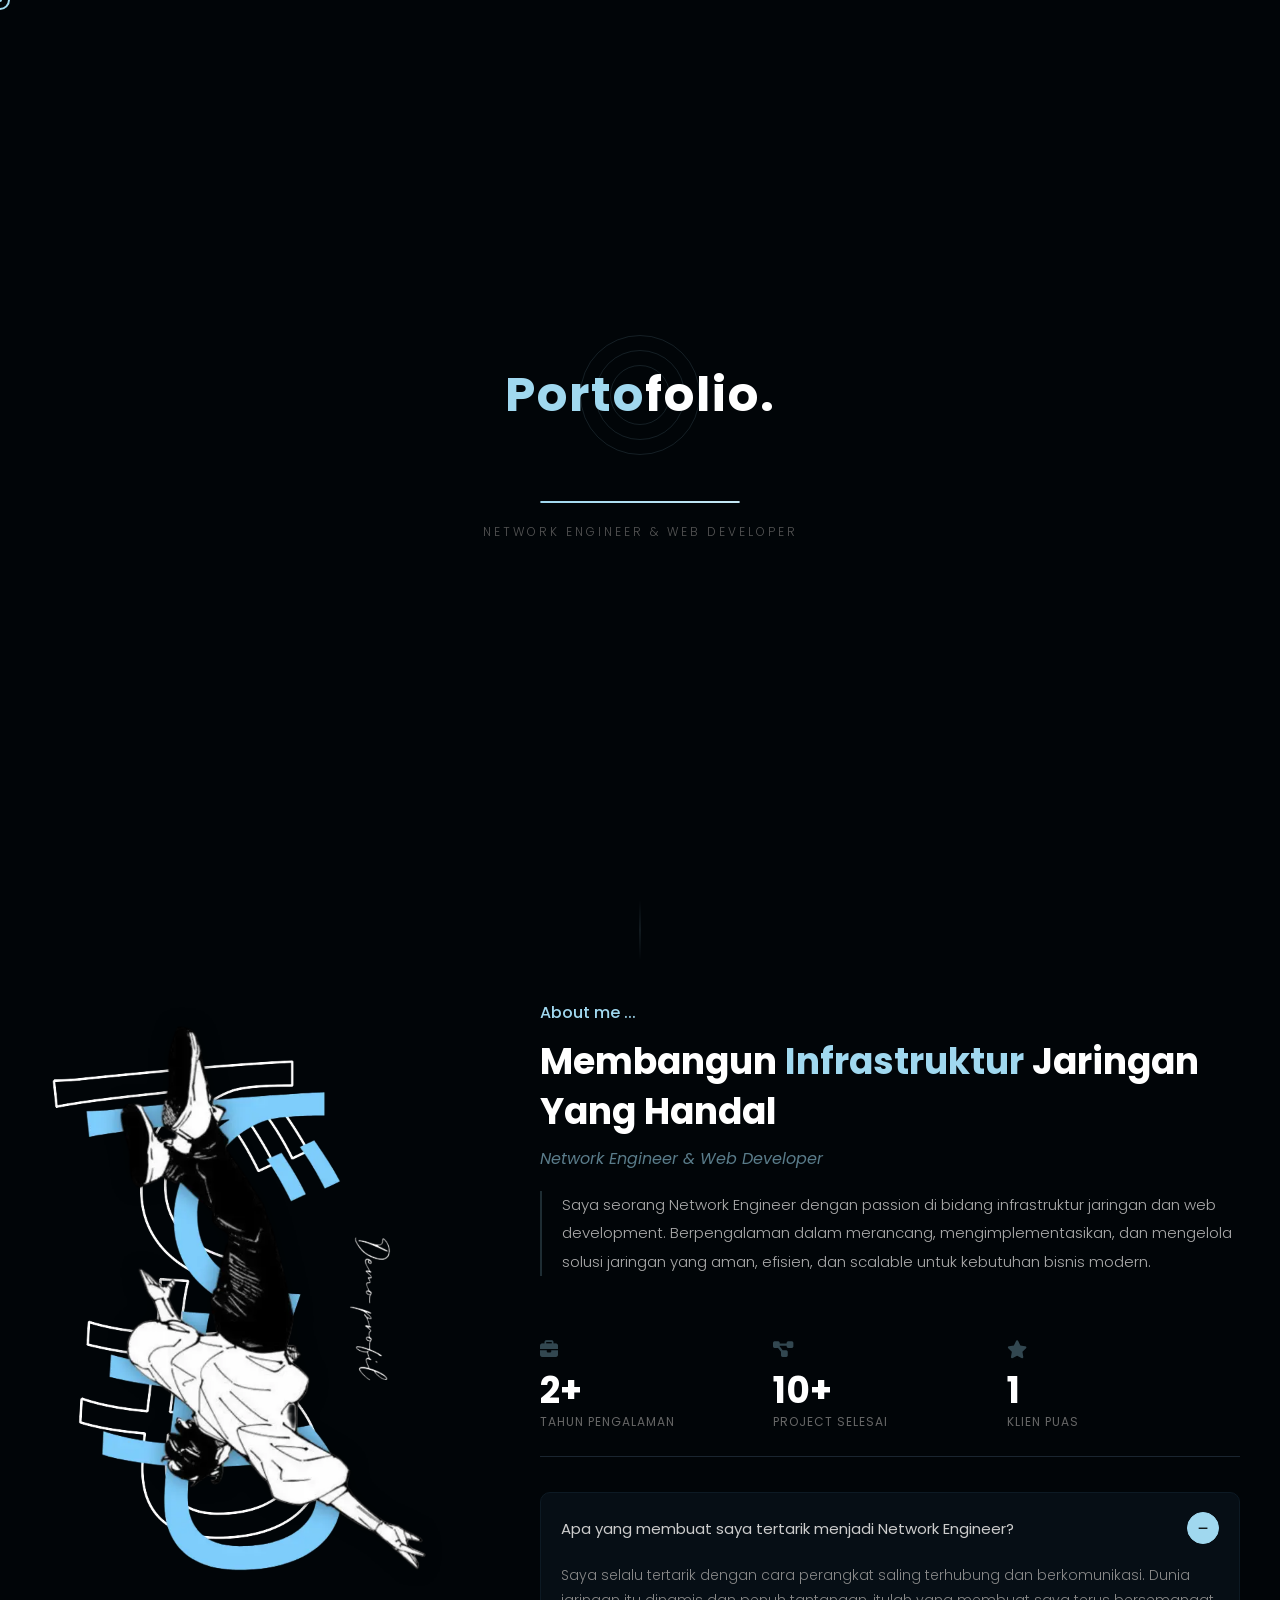
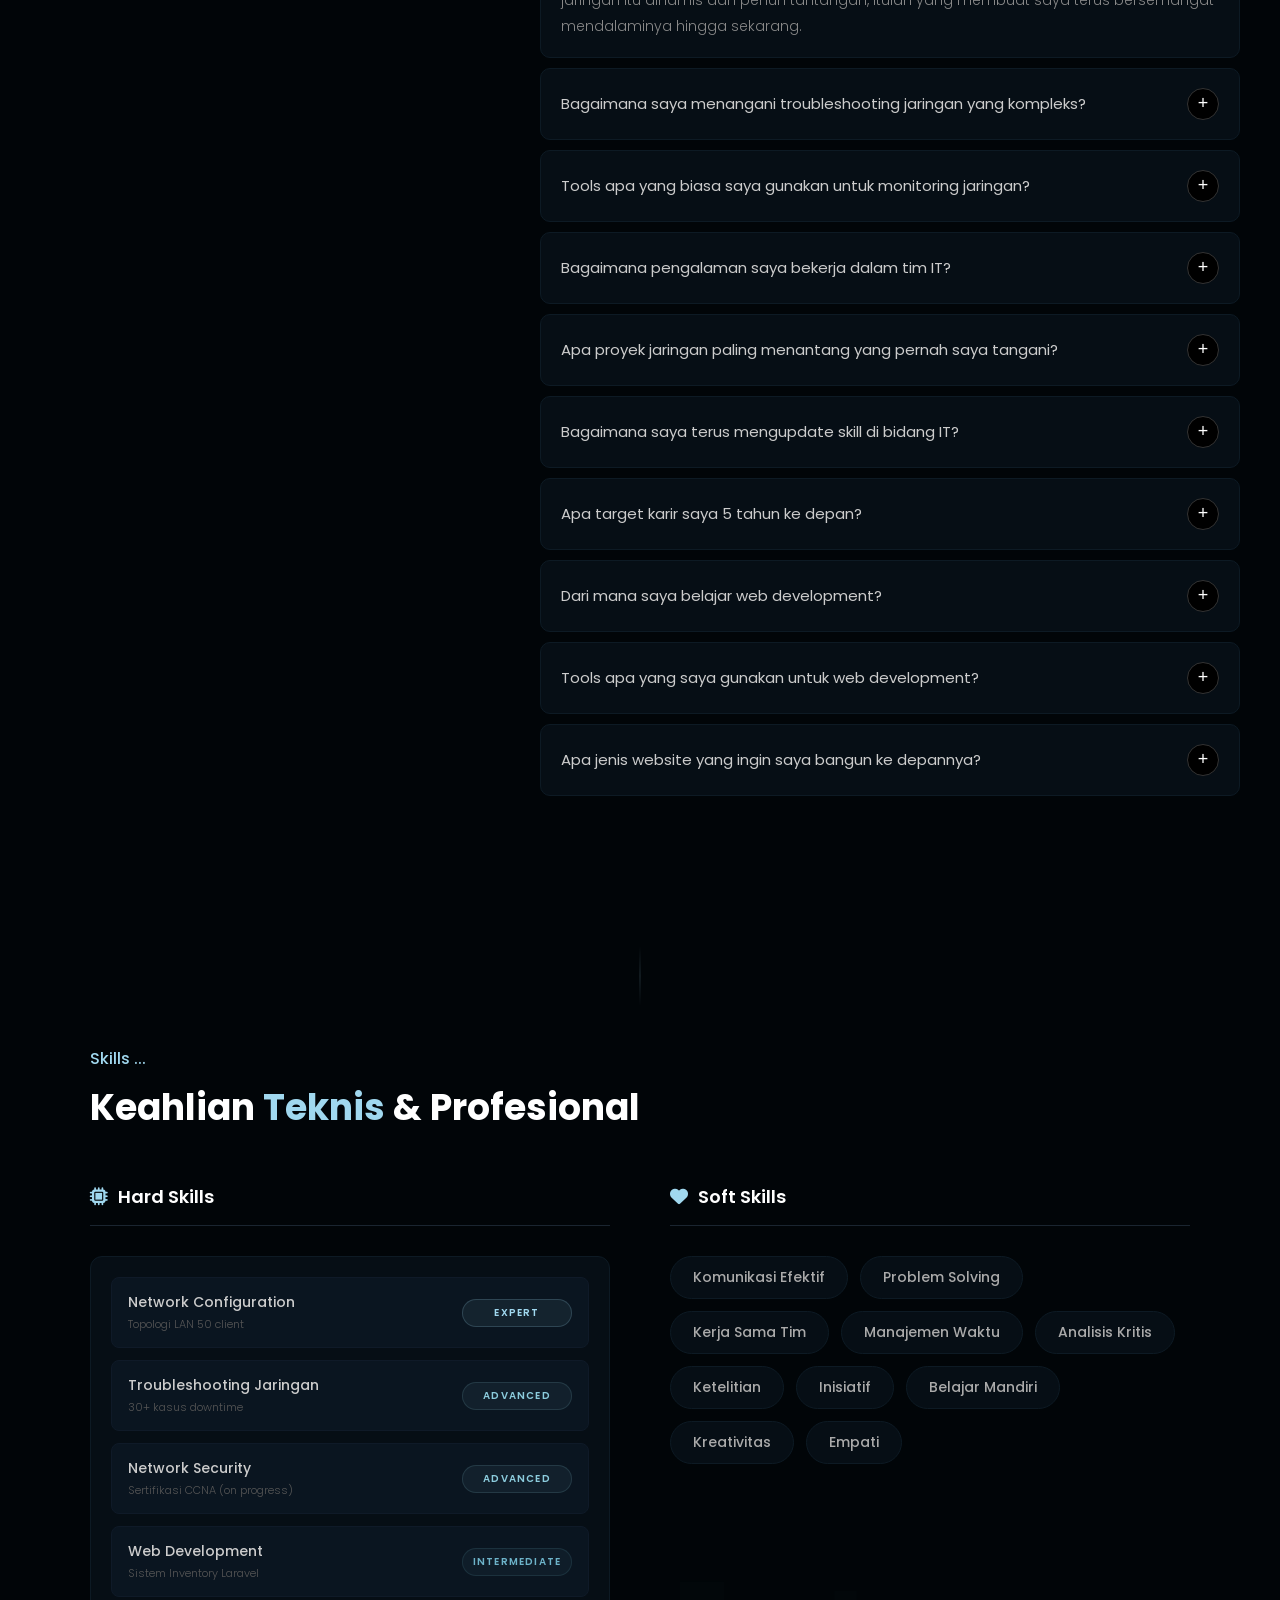
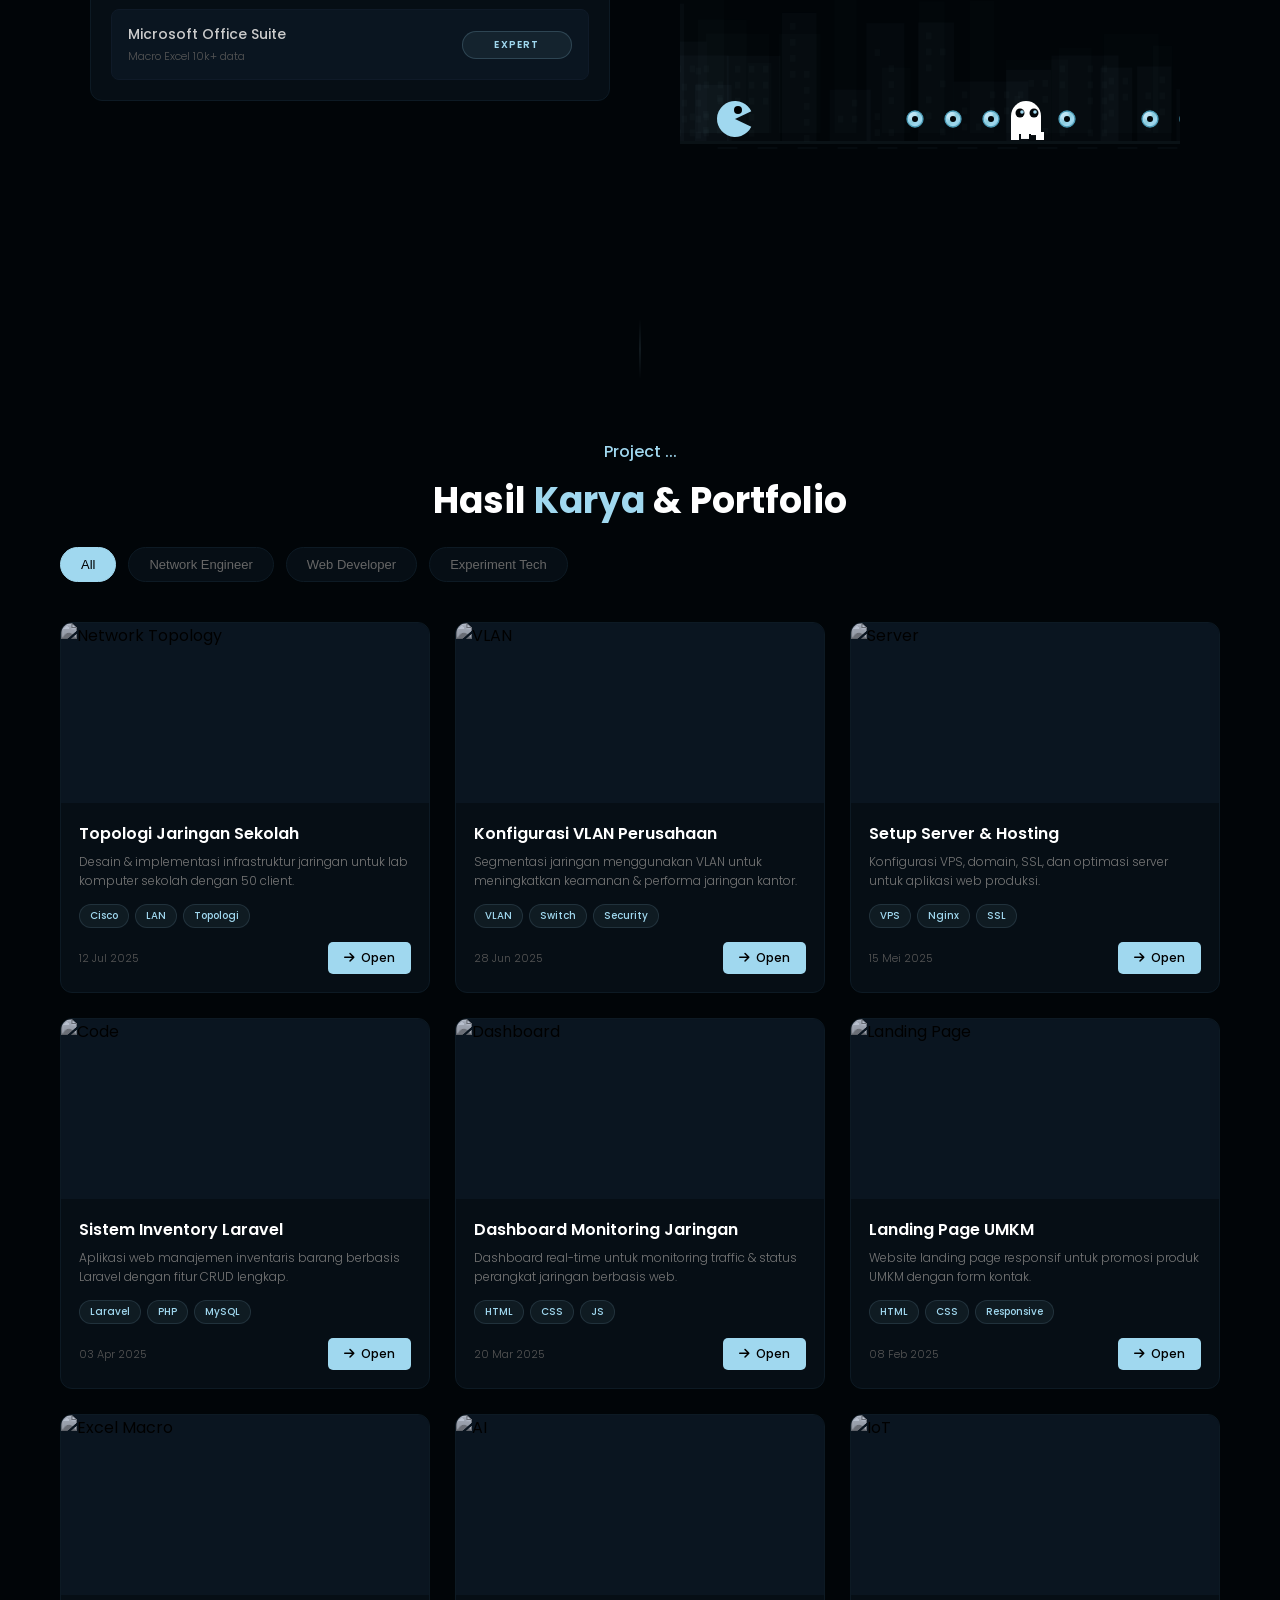
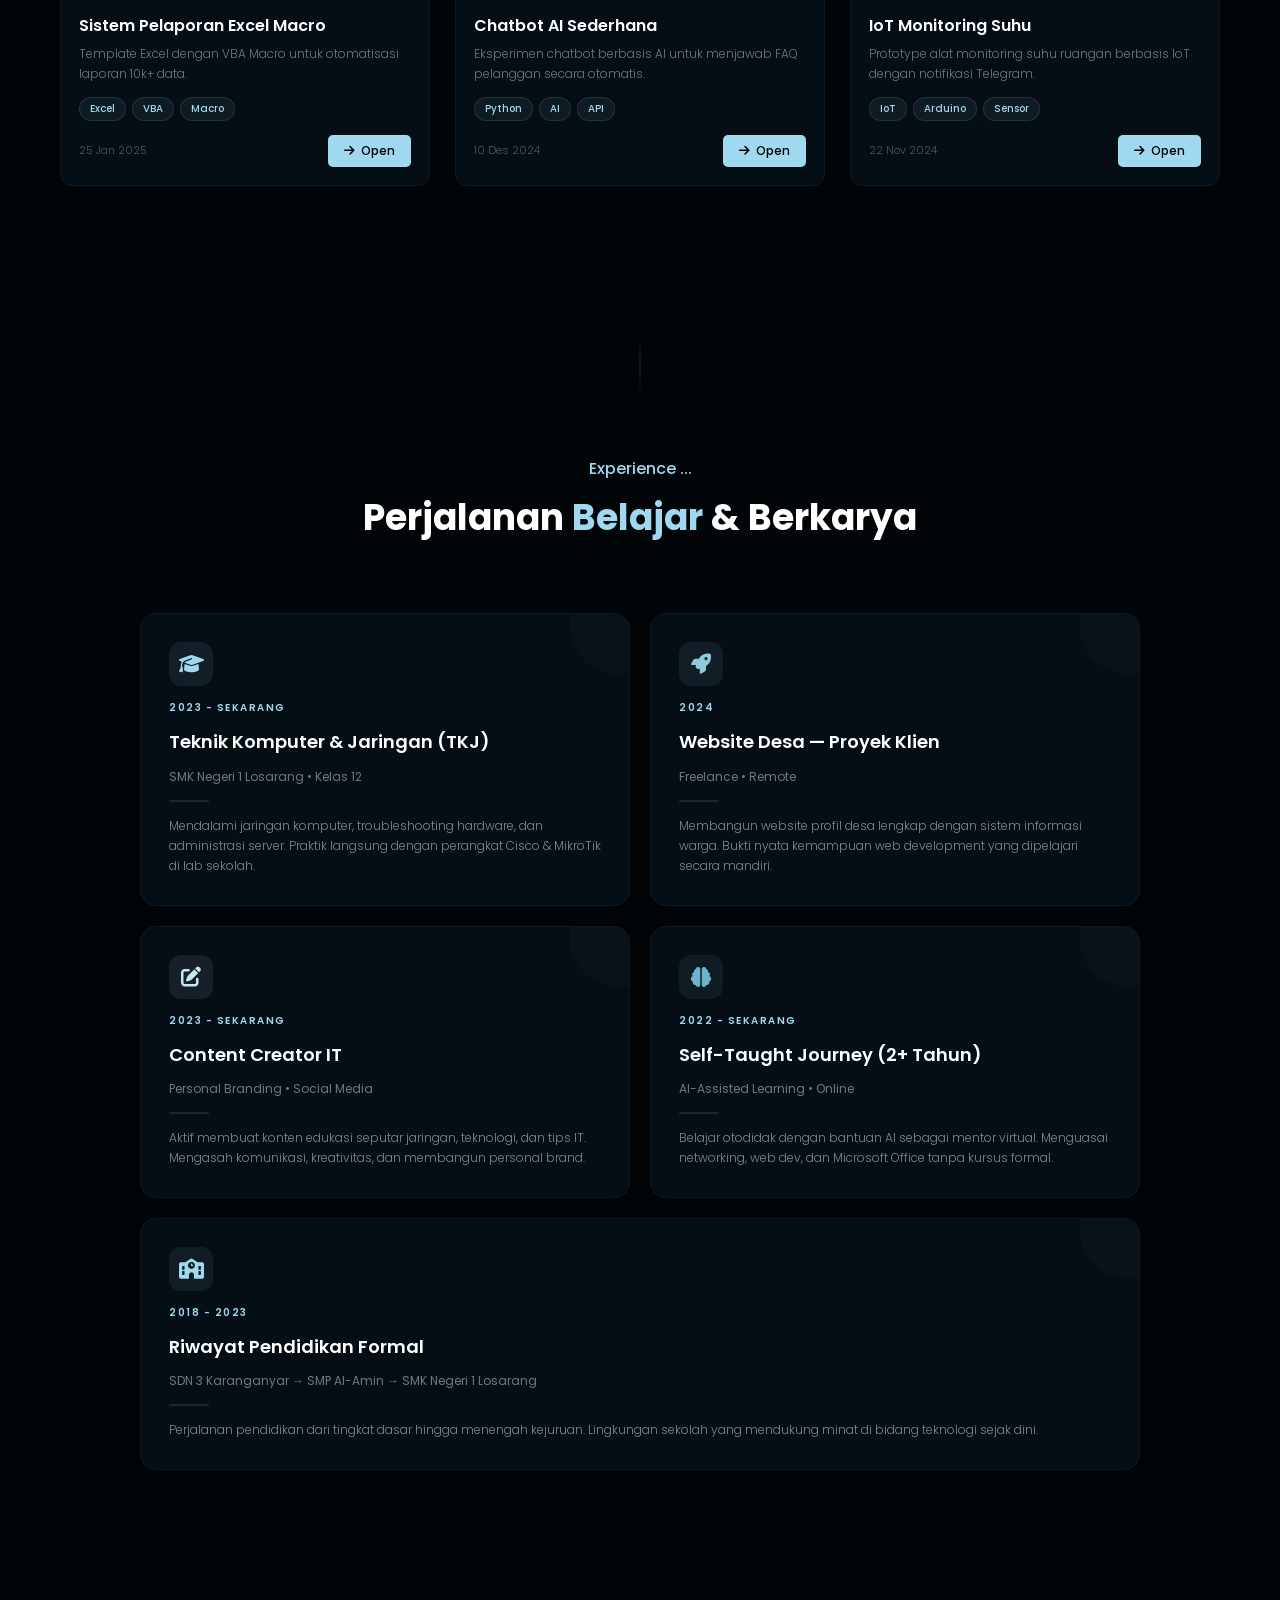
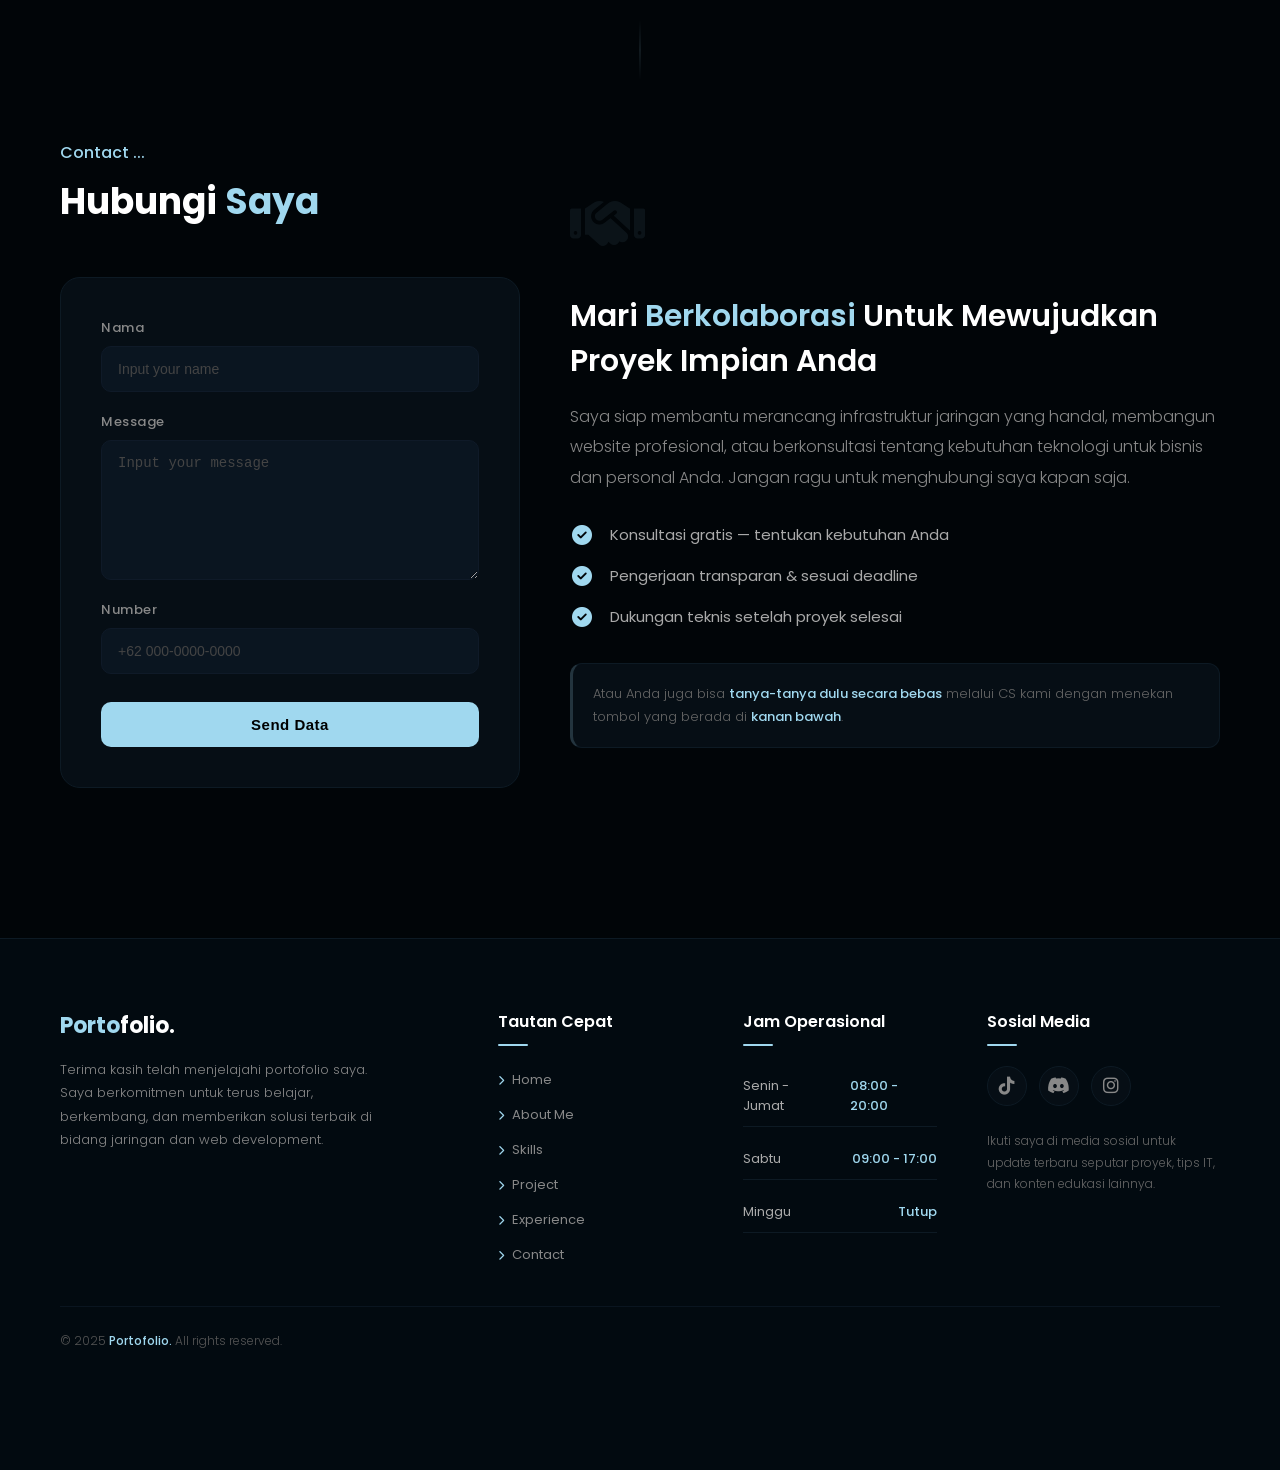
==== commit 0acff769: "Add files via upload" ====
--- a/index.html
+++ b/index.html
@@ -1,1213 +1,603 @@
-<!DOCTYPE html>
-<html class="scroll-smooth light" lang="en">
-<head>
-<!-- ==================== META & TITLE ==================== -->
-<meta charset="utf-8"/>
-<meta content="width=device-width, initial-scale=1.0" name="viewport"/>
-<title>Portofolio | Network Infrastructure Professional</title>
-
-<!-- ==================== TAILWIND CSS ==================== -->
-<script src="https://cdn.tailwindcss.com?plugins=forms,container-queries">
-</script>
-
-<!-- ==================== GOOGLE FONTS ==================== -->
-<link href="https://fonts.googleapis.com/css2?family=Inter:wght@400;500;600;700;800&display=swap" rel="stylesheet"/>
-<link href="https://fonts.googleapis.com/css2?family=Material+Symbols+Outlined:wght,FILL@100..700,0..1&display=swap" rel="stylesheet"/>
-<link href="https://fonts.googleapis.com/css2?family=Material+Symbols+Outlined:wght,FILL@100..700,0..1&display=swap" rel="stylesheet"/>
-
-<!-- ==================== AOS ANIMATION CSS ==================== -->
-<link href="https://unpkg.com/aos@2.3.1/dist/aos.css" rel="stylesheet"/>
-
-<!-- ==================== TAILWIND CONFIG ==================== -->
-<script id="tailwind-config">
-    tailwind.config = {
-        darkMode: "class",
-        theme: {
-            extend: {
-                "colors": {
-                    "on-secondary-container": "#586377",
-                    "surface-container-highest": "#d3e4fe",
-                    "tertiary-fixed-dim": "#c4c7c9",
-                    "surface-container-high": "#dce9ff",
-                    "on-primary-fixed": "#001e2d",
-                    "inverse-on-surface": "#eaf1ff",
-                    "surface": "#f8f9ff",
-                    "surface-container": "#e5eeff",
-                    "on-error": "#ffffff",
-                    "on-surface": "#0b1c30",
-                    "inverse-surface": "#213145",
-                    "error": "#ba1a1a",
-                    "primary-fixed-dim": "#80d0ff",
-                    "on-secondary-fixed-variant": "#3c475a",
-                    "tertiary-container": "#a2a5a7",
-                    "outline-variant": "#bdc8d1",
-                    "on-primary-fixed-variant": "#004c6a",
-                    "surface-bright": "#f8f9ff",
-                    "surface-dim": "#cbdbf5",
-                    "secondary-container": "#d5e0f8",
-                    "on-tertiary-fixed-variant": "#444749",
-                    "on-secondary": "#ffffff",
-                    "secondary-fixed-dim": "#bcc7de",
-                    "primary": "#00658c",
-                    "on-surface-variant": "#3e4850",
-                    "inverse-primary": "#80d0ff",
-                    "on-primary-container": "#003f59",
-                    "primary-container": "#00b0f0",
-                    "on-primary": "#ffffff",
-                    "secondary-fixed": "#d8e3fb",
-                    "primary-fixed": "#c5e7ff",
-                    "on-tertiary-container": "#383b3d",
-                    "surface-container-low": "#eff4ff",
-                    "on-background": "#0b1c30",
-                    "on-tertiary": "#ffffff",
-                    "background": "#f8f9ff",
-                    "on-error-container": "#93000a",
-                    "surface-variant": "#d3e4fe",
-                    "surface-tint": "#00658c",
-                    "outline": "#6e7881",
-                    "on-secondary-fixed": "#111c2d",
-                    "surface-container-lowest": "#ffffff",
-                    "error-container": "#ffdad6",
-                    "on-tertiary-fixed": "#191c1e",
-                    "secondary": "#545f73",
-                    "tertiary": "#5c5f61",
-                    "tertiary-fixed": "#e0e3e5"
-                },
-                "borderRadius": {
-                    "DEFAULT": "0.25rem",
-                    "lg": "0.5rem",
-                    "xl": "0.75rem",
-                    "full": "9999px"
-                },
-                "spacing": {
-                    "container-max": "1200px",
-                    "gutter": "24px",
-                    "stack-lg": "48px",
-                    "margin": "32px",
-                    "stack-sm": "8px",
-                    "stack-md": "16px"
-                },
-                "fontFamily": {
-                    "body-md": ["Inter"],
-                    "label-caps": ["Inter"],
-                    "body-lg": ["Inter"],
-                    "headline-sm": ["Inter"],
-                    "headline-md": ["Inter"],
-                    "display-lg": ["Inter"]
-                },
-                "fontSize": {
-                    "body-md": ["16px", {"lineHeight": "1.5", "fontWeight": "400"}],
-                    "label-caps": ["14px", {"lineHeight": "1.0", "letterSpacing": "0.05em", "fontWeight": "600"}],
-                    "body-lg": ["18px", {"lineHeight": "1.6", "fontWeight": "400"}],
-                    "headline-sm": ["24px", {"lineHeight": "1.3", "fontWeight": "600"}],
-                    "headline-md": ["32px", {"lineHeight": "1.2", "fontWeight": "700"}],
-                    "display-lg": ["48px", {"lineHeight": "1.1", "letterSpacing": "-0.02em", "fontWeight": "800"}]
-                }
-            },
-        },
-    }
-</script>
-
-<!-- ==================== CUSTOM STYLES ==================== -->
-<style>
-    /* Material Symbols */
-    .material-symbols-outlined {
-        font-variation-settings: 'FILL' 0, 'wght' 400, 'GRAD' 0, 'opsz' 24;
-    }
-    
-    /* Glass Panel */
-    .glass-panel {
-        background: rgba(255, 255, 255, 0.7);
-        backdrop-filter: blur(12px);
-        -webkit-backdrop-filter: blur(12px);
-    }
-    
-    /* Timeline Line */
-    .timeline-line::before {
-        content: '';
-        position: absolute;
-        left: 20px;
-        top: 0;
-        bottom: 0;
-        width: 2px;
-        background: linear-gradient(to bottom, #00b0f0, #d3e4fe);
-    }
-    
-    /* Smooth Scroll */
-    html {
-        scroll-behavior: smooth;
-    }
-    
-    /* Selection */
-    ::selection {
-        background-color: #00b0f0;
-        color: #003f59;
-    }
-    
-    /* Proteksi Gambar */
-    .protected-img {
-        pointer-events: none;
-        -webkit-user-drag: none;
-        -webkit-user-select: none;
-        -moz-user-select: none;
-        -ms-user-select: none;
-        user-select: none;
-        position: relative;
-    }
-    
-    .img-protector {
-        position: absolute;
-        inset: 0;
-        z-index: 2;
-        background: transparent;
-    }
-    
-    /* Project Slide Transition */
-    .project-slide {
-        transition: transform 0.5s ease-in-out, opacity 0.5s ease-in-out;
-    }
-    
-    /* FAB Pulse untuk musik */
-    @keyframes pulse-music {
-        0%, 100% { box-shadow: 0 0 0 0 rgba(0, 176, 240, 0.4); }
-        50% { box-shadow: 0 0 0 15px rgba(0, 176, 240, 0); }
-    }
-    .fab-music-playing {
-        animation: pulse-music 2s infinite;
-    }
-</style>
-</head>
-
-<!-- ==================== BODY ==================== -->
-<body class="bg-background text-on-background font-body-md overflow-x-hidden">
-
-<!-- ==================== NAVBAR ==================== -->
-<nav class="fixed top-0 w-full z-50 bg-white/90 backdrop-blur-md border-b border-slate-100 shadow-[0_10px_30px_rgba(0,0,0,0.05)]">
-    <div class="max-w-[1200px] mx-auto px-4 md:px-8 flex justify-between items-center h-20">
-        <!-- Logo: Portofolio -->
-        <div class="flex items-center text-2xl font-black tracking-tighter">
-            <span class="material-symbols-outlined text-primary-container mr-1">hub</span>
-            <span class="text-slate-900">Porto</span><span class="text-primary-container">folio</span>
-        </div>
-        
-        <!-- Desktop Menu -->
-        <div class="hidden md:flex items-center gap-8">
-            <a class="text-sky-500 font-bold border-b-2 border-sky-500 pb-1 transition-all duration-300" href="#home">Home</a>
-            <a class="text-slate-600 font-medium hover:text-sky-500 transition-all duration-300" href="#about">About</a>
-            <a class="text-slate-600 font-medium hover:text-sky-500 transition-all duration-300" href="#education">Education</a>
-            <a class="text-slate-600 font-medium hover:text-sky-500 transition-all duration-300" href="#projects">Projects</a>
-            <a class="text-slate-600 font-medium hover:text-sky-500 transition-all duration-300" href="#skills">Skills</a>
-            <a class="bg-primary-container text-white px-6 py-2.5 rounded-full font-bold text-sm tracking-wide active:scale-95 transition-transform hover:bg-primary shadow-md" href="#contact">Contact</a>
-        </div>
-    </div>
-</nav>
-
-<!-- ==================== MAIN CONTENT ==================== -->
-<main class="pt-20">
-
-<!-- ==================== SECTION: HOME ==================== -->
-<section class="max-w-[1200px] mx-auto px-4 md:px-8 py-12 md:py-24 flex flex-col md:flex-row items-center gap-8 md:gap-16" id="home">
-    <!-- Left Content -->
-    <div class="flex-1 space-y-6 md:space-y-8" data-aos="fade-right" data-aos-duration="800">
-        <div class="inline-flex items-center gap-2 bg-secondary-container px-3 py-1.5 md:px-4 md:py-2 rounded-full text-primary font-semibold text-xs md:text-sm">
-            <span class="material-symbols-outlined text-sm md:text-base">terminal</span>
-            <span class="tracking-widest uppercase">Infrastructure Expert</span>
-        </div>
-        <h1 class="text-display-lg font-display-lg text-on-surface leading-tight">
-            Hello I'm <span class="text-primary-container">REHAN</span> A Network engineer
-        </h1>
-        <p class="text-body-lg font-body-lg text-on-secondary-container max-w-xl">
-            Seorang teknisi jaringan yang selalu ingin mengikuti perkembangan teknologi digital terbaru dengan cara mempelajarinya.
-        </p>
-        <div class="flex flex-wrap gap-3 md:gap-4 pt-2 md:pt-4">
-            <!-- Tombol View project → scroll ke #projects -->
-            <a href="#projects" class="bg-primary-container text-on-primary font-bold px-6 md:px-8 py-3 md:py-4 rounded-lg flex items-center gap-2 shadow-lg hover:brightness-110 active:scale-95 transition-all text-sm md:text-base">
-                View project
-                <span class="material-symbols-outlined">arrow_forward</span>
-            </a>
-            <!-- Tombol Download CV → download file -->
-            <a href="https://drive.google.com/uc?export=download&id=1HJh2LiIIfTAEoZT12QFXDhS4chY2L_xW" download="REHAN_CV.pdf" class="border-2 border-outline-variant text-on-surface-variant font-bold px-6 md:px-8 py-3 md:py-4 rounded-lg hover:bg-surface-container transition-all active:scale-95 text-sm md:text-base inline-flex items-center gap-2">
-                <span class="material-symbols-outlined">download</span>
-                Download CV
-            </a>
-        </div>
-        <div class="flex items-center gap-4 md:gap-6 pt-6 md:pt-8 border-t border-slate-100">
-            <div class="flex -space-x-4">
-                <div class="w-10 h-10 md:w-12 md:h-12 rounded-full border-4 border-white bg-slate-200 overflow-hidden">
-                    <span class="material-symbols-outlined flex items-center justify-center h-full text-slate-400 text-lg">person</span>
-                </div>
-                <div class="w-10 h-10 md:w-12 md:h-12 rounded-full border-4 border-white bg-primary-fixed-dim overflow-hidden flex items-center justify-center">
-                    <span class="material-symbols-outlined text-on-primary-container">router</span>
-                </div>
-            </div>
-            <p class="text-xs md:text-sm text-on-surface-variant italic">Trusted by local infrastructure providers and tech enthusiasts.</p>
-        </div>
-    </div>
-    
-    <!-- Right Image -->
-    <div class="flex-1 relative w-full" data-aos="fade-left" data-aos-duration="800" data-aos-delay="200">
-        <div class="absolute -top-10 -left-10 w-20 h-20 md:w-24 md:h-24 bg-surface-container-highest rounded-full blur-3xl opacity-60"></div>
-        <div class="absolute -bottom-10 -right-10 w-32 h-32 md:w-40 md:h-40 bg-primary-container/20 rounded-full blur-3xl opacity-40"></div>
-        <div class="relative z-10 rounded-2xl overflow-hidden shadow-[0_20px_50px_rgba(0,0,0,0.1)] border-4 md:border-8 border-white">
-            <div class="relative protected-img">
-                <div class="img-protector"></div>
-                <img alt="Network Engineer" class="w-full h-[300px] md:h-[500px] object-cover" src=""/>
-            </div>
-            <div class="absolute bottom-4 md:bottom-6 left-4 md:left-6 right-4 md:right-6 p-3 md:p-4 bg-white/80 backdrop-blur-md rounded-xl flex items-center gap-3 md:gap-4 border border-white/50">
-                <div class="bg-primary-container p-2 md:p-3 rounded-lg text-white">
-                    <span class="material-symbols-outlined text-sm md:text-base">settings_ethernet</span>
-                </div>
-                <div>
-                    <p class="font-bold text-on-surface text-xs md:text-base">A journey of 1 mile starts from 1 centimeter</p>
-                    <p class="text-[10px] md:text-xs text-on-surface-variant uppercase tracking-widest font-semibold">Motivation</p>
-                </div>
-            </div>
-        </div>
-        <div class="absolute -right-2 md:-right-4 top-1/4 p-3 md:p-4 bg-white shadow-lg rounded-xl z-20">
-            <span class="material-symbols-outlined text-primary-container text-lg md:text-xl">hub</span>
-        </div>
-        <div class="absolute -left-4 md:-left-6 bottom-1/4 p-3 md:p-4 bg-white shadow-lg rounded-xl z-20">
-            <span class="material-symbols-outlined text-primary text-lg md:text-xl">security</span>
-        </div>
-    </div>
-</section>
-
-<!-- ==================== SECTION: STATS BAR ==================== -->
-<section class="max-w-[1200px] mx-auto px-4 md:px-8 py-8 md:py-12" data-aos="fade-up" data-aos-duration="800">
-    <div class="grid grid-cols-2 md:grid-cols-4 gap-4 md:gap-8 bg-surface-container-low p-6 md:p-8 rounded-3xl border border-white">
-        <div class="text-center space-y-2">
-            <div class="flex justify-center mb-2">
-                <span class="material-symbols-outlined text-primary-container">school</span>
-            </div>
-            <div class="text-headline-md font-headline-md text-on-surface">3+</div>
-            <div class="text-label-caps font-label-caps text-on-secondary-container">Belajar jaringan</div>
-        </div>
-        <div class="text-center space-y-2">
-            <div class="flex justify-center mb-2">
-                <span class="material-symbols-outlined text-primary-container">checklist</span>
-            </div>
-            <div class="text-headline-md font-headline-md text-on-surface">14</div>
-            <div class="text-label-caps font-label-caps text-on-secondary-container">Project selesai</div>
-        </div>
-        <div class="text-center space-y-2">
-            <div class="flex justify-center mb-2">
-                <span class="material-symbols-outlined text-primary-container">work_history</span>
-            </div>
-            <div class="text-headline-md font-headline-md text-on-surface">Not yet</div>
-            <div class="text-label-caps font-label-caps text-on-secondary-container">PKL/Magang</div>
-        </div>
-        <div class="text-center space-y-2">
-            <div class="flex justify-center mb-2">
-                <span class="material-symbols-outlined text-primary-container">sentiment_satisfied</span>
-            </div>
-            <div class="text-headline-md font-headline-md text-on-surface">1+</div>
-            <div class="text-label-caps font-label-caps text-on-secondary-container">Claien puas</div>
-        </div>
-    </div>
-</section>
-
-<!-- ==================== SECTION: TECHNICAL ARSENAL ==================== -->
-<section class="max-w-[1200px] mx-auto px-4 md:px-8 py-12 md:py-24" data-aos="fade-up" data-aos-duration="800">
-    <div class="mb-8 md:mb-12">
-        <h2 class="text-headline-md font-headline-md text-on-surface">Technical Arsenal</h2>
-        <div class="w-16 h-1 md:w-20 md:h-1.5 bg-primary-container mt-4 rounded-full"></div>
-    </div>
-    <div class="grid grid-cols-1 md:grid-cols-3 gap-6 md:gap-8">
-        <div class="p-6 md:p-8 bg-white rounded-2xl shadow-[0_10px_30px_rgba(0,0,0,0.05)] border border-slate-100 hover:border-primary-container transition-all">
-            <span class="material-symbols-outlined text-primary-container text-3xl md:text-4xl mb-4">router</span>
-            <h3 class="text-headline-sm font-headline-sm mb-2">Routing & Switching</h3>
-            <p class="text-on-secondary-container text-sm md:text-base">Merancang infrastruktur LAN/WAN dengan ketersediaan tinggi menggunakan perangkat keras kelas perusahaan.</p>
-        </div>
-        <div class="p-6 md:p-8 bg-white rounded-2xl shadow-[0_10px_30px_rgba(0,0,0,0.05)] border border-slate-100 hover:border-primary-container transition-all">
-            <span class="material-symbols-outlined text-primary-container text-3xl md:text-4xl mb-4">lan</span>
-            <h3 class="text-headline-sm font-headline-sm mb-2">VLAN Segmentation</h3>
-            <p class="text-on-secondary-container text-sm md:text-base">Menerapkan isolasi jaringan logis untuk meningkatkan keamanan dan efisiensi penyiaran.</p>
-        </div>
-        <div class="p-6 md:p-8 bg-white rounded-2xl shadow-[0_10px_30px_rgba(0,0,0,0.05)] border border-slate-100 hover:border-primary-container transition-all">
-            <span class="material-symbols-outlined text-primary-container text-3xl md:text-4xl mb-4">monitoring</span>
-            <h3 class="text-headline-sm font-headline-sm mb-2">Traffic Analysis</h3>
-            <p class="text-on-secondary-container text-sm md:text-base">Memanfaatkan alat pemantauan untuk mengidentifikasi hambatan dan mengoptimalkan aliran banwidht yang sudah di konfigurasi.</p>
-        </div>
-    </div>
-</section>
-
-<!-- ==================== SECTION: ABOUT ==================== -->
-<section class="max-w-[1200px] mx-auto px-4 md:px-8 py-12 md:py-24" id="about">
-    <div class="grid md:grid-cols-2 gap-8 md:gap-12 items-center">
-        <!-- Left Content -->
-        <div class="space-y-4 md:space-y-6" data-aos="fade-right" data-aos-duration="800">
-            <div class="inline-flex items-center gap-2 bg-secondary-container px-3 py-1.5 md:px-4 md:py-2 rounded-lg text-on-secondary-container font-semibold text-xs md:text-sm">
-                <span class="material-symbols-outlined text-base md:text-lg">verified</span>
-                <span>Network Infrastructure Professional</span>
-            </div>
-            <h2 class="text-display-lg font-display-lg text-on-surface">About me</h2>
-            <p class="text-headline-sm font-headline-sm text-primary">Teknisi jaringan komputer</p>
-            <p class="text-body-lg font-body-lg text-on-surface-variant max-w-xl">
-                Saya memiliki latar belakang pendidikan di Teknik Komputer Jaringan (TKJ) dan memiliki minat yang sangat kuat di bidang networking serta IT support. Berbekal pengalaman yang luas, saya berdedikasi untuk membangun infrastruktur jaringan yang handal dan efisien.
-            </p>
-            <div class="flex flex-wrap gap-3 md:gap-4 pt-2 md:pt-4">
-                <!-- Hanya Contact me, Download CV dihapus -->
-                <a href="#contact" class="bg-primary px-6 md:px-8 py-2.5 md:py-3 rounded-lg text-on-primary font-bold hover:shadow-lg transition-all active:scale-95 text-sm md:text-base">Contact me</a>
-            </div>
-        </div>
-        
-        <!-- Right Image -->
-        <div class="relative" data-aos="fade-left" data-aos-duration="800" data-aos-delay="200">
-            <div class="rounded-xl overflow-hidden shadow-2xl bg-slate-200 aspect-[4/3] relative protected-img">
-                <div class="img-protector"></div>
-                <img class="w-full h-full object-cover" src=""/>
-            </div>
-            <div class="absolute -bottom-4 -left-4 md:-bottom-6 md:-left-6 bg-primary-container p-4 md:p-6 rounded-xl shadow-xl text-on-primary">
-                <div class="text-2xl md:text-4xl font-black">17+</div>
-                <div class="text-[10px] md:text-sm font-bold uppercase tracking-wider">Years Me</div>
-            </div>
-        </div>
-    </div>
-    
-    <!-- Technical Competencies -->
-    <div class="mt-16 md:mt-24" data-aos="fade-up" data-aos-duration="800">
-        <h3 class="text-headline-md font-headline-md mb-8 md:mb-12 text-center">Technical Competencies</h3>
-        <div class="grid grid-cols-1 md:grid-cols-3 gap-4 md:gap-6">
-            <!-- Networking Main -->
-            <div class="md:col-span-2 bg-white p-6 md:p-8 rounded-xl shadow-[0_10px_30px_rgba(0,0,0,0.05)] border border-slate-50 flex flex-col justify-between">
-                <div>
-                    <div class="bg-surface-container w-10 h-10 md:w-12 md:h-12 rounded-lg flex items-center justify-center mb-4 md:mb-6">
-                        <span class="material-symbols-outlined text-primary text-xl md:text-2xl">hub</span>
-                    </div>
-                    <h4 class="text-headline-sm font-headline-sm mb-3 md:mb-4">Network Architecture</h4>
-                    <p class="text-body-md font-body-md text-on-surface-variant mb-4 md:mb-6 text-sm md:text-base">
-                        Keahlian dalam merancang dan mengimplementasikan topologi jaringan yang kompleks, dengan fokus pada skalabilitas dan keandalan melalui protokol modern.
-                    </p>
-                </div>
-                <div class="flex flex-wrap gap-2 md:gap-3">
-                    <span class="bg-surface-container-high px-2.5 py-1 md:px-3 md:py-1 rounded text-xs md:text-sm font-semibold text-on-primary-container">VLAN Configuration</span>
-                    <span class="bg-surface-container-high px-2.5 py-1 md:px-3 md:py-1 rounded text-xs md:text-sm font-semibold text-on-primary-container">Load Balancing</span>
-                    <span class="bg-surface-container-high px-2.5 py-1 md:px-3 md:py-1 rounded text-xs md:text-sm font-semibold text-on-primary-container">UTP Cabling</span>
-                    <span class="bg-surface-container-high px-2.5 py-1 md:px-3 md:py-1 rounded text-xs md:text-sm font-semibold text-on-primary-container">Management bandwidht</span>
-                </div>
-            </div>
-            
-            <!-- Equipment Image Card -->
-            <div class="bg-slate-900 rounded-xl overflow-hidden relative group h-48 md:h-auto">
-                <div class="relative protected-img h-full">
-                    <div class="img-protector"></div>
-                    <img class="w-full h-full object-cover opacity-60 group-hover:scale-105 transition-transform duration-500" src="https://lh3.googleusercontent.com/aida-public/[base64]"/>
-                </div>
-                <div class="absolute inset-0 p-6 md:p-8 flex flex-col justify-end">
-                    <p class="text-white font-bold text-base md:text-lg">Modern Infrastructure Management</p>
-                    <p class="text-slate-300 text-xs md:text-sm">Hardware Monitoring & Maintenance</p>
-                </div>
-            </div>
-            
-            <!-- Tools List -->
-            <div class="bg-surface-container-low p-6 md:p-8 rounded-xl">
-                <h4 class="text-headline-sm font-headline-sm mb-4 md:mb-6 flex items-center gap-2">
-                    <span class="material-symbols-outlined text-primary">construction</span>
-                    Tools
-                </h4>
-                <ul class="space-y-3 md:space-y-4">
-                    <li class="flex items-center gap-3">
-                        <span class="material-symbols-outlined text-primary text-lg">router</span>
-                        <span class="text-body-md font-body-md text-sm md:text-base">Winbox mikrotik</span>
-                    </li>
-                    <li class="flex items-center gap-3">
-                        <span class="material-symbols-outlined text-primary text-lg">dns</span>
-                        <span class="text-body-md font-body-md text-sm md:text-base">Swicth delink</span>
-                    </li>
-                    <li class="flex items-center gap-3">
-                        <span class="material-symbols-outlined text-primary text-lg">settings_ethernet</span>
-                        <span class="text-body-md font-body-md text-sm md:text-base">Code (CLI)</span>
-                    </li>
-                    <li class="flex items-center gap-3">
-                        <span class="material-symbols-outlined text-primary text-lg">terminal</span>
-                        <span class="text-body-md font-body-md text-sm md:text-base">Comendt promp (CMD)</span>
-                    </li>
-                </ul>
-            </div>
-            
-            <!-- Experience Detail -->
-            <div class="md:col-span-2 bg-white p-6 md:p-8 rounded-xl shadow-[0_10px_30px_rgba(0,0,0,0.05)] border border-slate-50 flex flex-col sm:flex-row items-center gap-6 md:gap-8">
-                <div class="w-full sm:w-36 md:w-48 h-28 md:h-32 rounded-lg overflow-hidden shrink-0 relative protected-img">
-                    <div class="img-protector"></div>
-                    <img class="w-full h-full object-cover" src="https://lh3.googleusercontent.com/aida-public/[base64]"/>
-                </div>
-                <div>
-                    <h4 class="text-headline-sm font-headline-sm mb-2">Technical Philosophy</h4>
-                    <p class="text-body-md font-body-md text-on-surface-variant text-sm md:text-base">
-                        Saya percaya bahwa jaringan yang kuat adalah tulang punggung dari setiap ekosistem digital. Pendekatan saya menggabungkan manajemen kabel yang cermat dengan perutean virtual tingkat lanjut untuk memastikan waktu henti nol dan throughput maksimum.
-                    </p>
-                </div>
-            </div>
-        </div>
-    </div>
-</section>
-
-<!-- ==================== SECTION: EDUCATION ==================== -->
-<section class="max-w-[1200px] mx-auto px-4 md:px-8 py-12 md:py-24" id="education">
-    <!-- Hero -->
-    <div class="flex flex-col md:flex-row items-center gap-8 md:gap-12 mb-10 md:mb-16" data-aos="fade-up" data-aos-duration="800">
-        <div class="flex-1">
-            <span class="inline-block px-2.5 py-1 md:px-3 md:py-1 bg-secondary-container text-on-secondary-container rounded-lg text-label-caps text-xs md:text-sm mb-3 md:mb-4">ACADEMIC JOURNEY</span>
-            <h2 class="text-display-lg font-display-lg text-on-surface mb-4 md:mb-6">I'm School</h2>
-            <p class="text-body-lg font-body-lg text-on-surface-variant max-w-xl text-sm md:text-base">
-                Dari SD yang suka bongkar mainan... mimpi jadi teknisi handal. Setiap tahapan pendidikan saya merupakan langkah menuju penguasaan arsitektur rumit jaringan modern.
-            </p>
-        </div>
-        <div class="flex-1 w-full h-[200px] md:h-[300px] rounded-xl overflow-hidden relative shadow-lg">
-            <div class="relative protected-img h-full">
-                <div class="img-protector"></div>
-                <img class="w-full h-full object-cover" src="Galery/LULUS.jpeg"/>
-            </div>
-            <div class="absolute inset-0 bg-gradient-to-t from-black/40 to-transparent"></div>
-        </div>
-    </div>
-    
-    <!-- Timeline -->
-    <div class="relative timeline-line pl-8 md:pl-12 space-y-8 md:space-y-12">
-
-        <!-- Education 1 -->
-        <div class="relative group" data-aos="fade-right" data-aos-duration="800" data-aos-delay="200">
-            <div class="absolute -left-8 md:-left-12 top-0 w-8 h-8 md:w-10 md:h-10 bg-white border-2 border-primary rounded-full flex items-center justify-center z-10 shadow-sm transition-colors group-hover:bg-primary-container group-hover:border-primary-container">
-                <span class="material-symbols-outlined text-primary group-hover:text-white text-sm md:text-base">child_care</span>
-            </div>
-            <div class="grid grid-cols-1 md:grid-cols-12 gap-4 md:gap-8 items-start">
-                <div class="md:col-span-3 pt-1">
-                    <span class="text-primary font-bold text-lg md:text-headline-sm">2016 - 2021</span>
-                    <p class="text-label-caps text-on-surface-variant mt-1 uppercase tracking-widest text-[10px] md:text-xs">Elementary School</p>
-                </div>
-                <div class="md:col-span-9">
-                    <div class="bg-white p-4 md:p-6 rounded-xl shadow-[0_10px_30px_rgba(0,0,0,0.05)] border border-slate-100 flex flex-col md:flex-row gap-4 md:gap-6">
-                        <div class="w-full md:w-40 lg:w-48 h-28 md:h-32 rounded-lg overflow-hidden shrink-0 relative protected-img">
-                            <div class="img-protector"></div>
-                            <img class="w-full h-full object-cover" src="Galery/SD.png"/>
-                        </div>
-                        <div class="flex-1">
-                            <h3 class="text-lg md:text-headline-sm font-headline-sm mb-2">SDN 3 Karanganyar</h3>
-                            <p class="text-on-surface-variant text-body-md mb-4 text-sm md:text-base">Tahun-tahun fundamental di mana rasa ingin tahu berakar. Mengembangkan kebiasaan membongkar mainan untuk memahami cara kerjanya—percikan awal dari pola pikir seorang insinyur.</p>
-                            <div class="flex flex-wrap gap-2">
-                                <span class="px-2.5 py-1 md:px-3 md:py-1 bg-surface-container-low text-primary rounded-full text-xs md:text-sm font-medium">Foundational Math</span>
-                                <span class="px-2.5 py-1 md:px-3 md:py-1 bg-surface-container-low text-primary rounded-full text-xs md:text-sm font-medium">Critical Thinking</span>
-                            </div>
-                        </div>
-                    </div>
-                </div>
-            </div>
-        </div>
-
-        <!-- Education 2 -->
-        <div class="relative group" data-aos="fade-right" data-aos-duration="800" data-aos-delay="100">
-            <div class="absolute -left-8 md:-left-12 top-0 w-8 h-8 md:w-10 md:h-10 bg-white border-2 border-primary rounded-full flex items-center justify-center z-10 shadow-sm transition-colors group-hover:bg-primary-container group-hover:border-primary-container">
-                <span class="material-symbols-outlined text-primary group-hover:text-white text-sm md:text-base">book</span>
-            </div>
-            <div class="grid grid-cols-1 md:grid-cols-12 gap-4 md:gap-8 items-start">
-                <div class="md:col-span-3 pt-1">
-                    <span class="text-primary font-bold text-lg md:text-headline-sm">2022 - 2024</span>
-                    <p class="text-label-caps text-on-surface-variant mt-1 uppercase tracking-widest text-[10px] md:text-xs">Junior High School</p>
-                </div>
-                <div class="md:col-span-9">
-                    <div class="bg-white p-4 md:p-6 rounded-xl shadow-[0_10px_30px_rgba(0,0,0,0.05)] border border-slate-100 flex flex-col md:flex-row gap-4 md:gap-6">
-                        <div class="w-full md:w-40 lg:w-48 h-28 md:h-32 rounded-lg overflow-hidden shrink-0 relative protected-img">
-                            <div class="img-protector"></div>
-                            <img class="w-full h-full object-cover" src="Galery/SMP.png"/>
-                        </div>
-                        <div class="flex-1">
-                            <h3 class="text-lg md:text-headline-sm font-headline-sm mb-2">SMP AL-Amin</h3>
-                            <p class="text-on-surface-variant text-body-md mb-4 text-sm md:text-base">Di pondok pesantren, mulai mengenal pembelajaran informatika dan mendapat kesempatan memegang komputer secara langsung. Dari situlah minat mendalam terhadap dunia teknologi dan jaringan mulai tumbuh.</p>
-                            <div class="flex flex-wrap gap-2">
-                                <span class="px-2.5 py-1 md:px-3 md:py-1 bg-surface-container-low text-primary rounded-full text-xs md:text-sm font-medium">Basic Computer</span>
-                                <span class="px-2.5 py-1 md:px-3 md:py-1 bg-surface-container-low text-primary rounded-full text-xs md:text-sm font-medium">Logic Building</span>
-                            </div>
-                        </div>
-                    </div>
-                </div>
-            </div>
-        </div>
-
-        <!-- Education 3 -->
-        <div class="relative group" data-aos="fade-right" data-aos-duration="800">
-            <div class="absolute -left-8 md:-left-12 top-0 w-8 h-8 md:w-10 md:h-10 bg-white border-2 border-primary rounded-full flex items-center justify-center z-10 shadow-sm transition-colors group-hover:bg-primary-container group-hover:border-primary-container">
-                <span class="material-symbols-outlined text-primary group-hover:text-white text-sm md:text-base">school</span>
-            </div>
-            <div class="grid grid-cols-1 md:grid-cols-12 gap-4 md:gap-8 items-start">
-                <div class="md:col-span-3 pt-1">
-                    <span class="text-primary font-bold text-lg md:text-headline-sm">2025 - ? Years</span>
-                    <p class="text-label-caps text-on-surface-variant mt-1 uppercase tracking-widest text-[10px] md:text-xs">Expected Graduation</p>
-                </div>
-                <div class="md:col-span-9">
-                    <div class="bg-white p-4 md:p-6 rounded-xl shadow-[0_10px_30px_rgba(0,0,0,0.05)] border border-slate-100 flex flex-col md:flex-row gap-4 md:gap-6">
-                        <div class="w-full md:w-40 lg:w-48 h-28 md:h-32 rounded-lg overflow-hidden shrink-0 relative protected-img">
-                            <div class="img-protector"></div>
-                            <img class="w-full h-full object-cover" src="Galery/SMK.png"/>
-                        </div>
-                        <div class="flex-1">
-                            <h3 class="text-lg md:text-headline-sm font-headline-sm mb-2">SMK Negri 1 Losarang</h3>
-                            <p class="text-on-surface-variant text-body-md mb-4 text-sm md:text-base">Berfokus pada Rekayasa Jaringan dan Infrastruktur Telekomunikasi. Saat ini sedang mengembangkan keterampilan tingkat lanjut dalam routing Mikrotik, protokol keamanan jaringan, dan manajemen server.</p>
-                            <div class="flex flex-wrap gap-2">
-                                <span class="px-2.5 py-1 md:px-3 md:py-1 bg-surface-container-low text-primary rounded-full text-xs md:text-sm font-medium">Network Architecture</span>
-                                <span class="px-2.5 py-1 md:px-3 md:py-1 bg-surface-container-low text-primary rounded-full text-xs md:text-sm font-medium">CCNA Prep</span>
-                            </div>
-                        </div>
-                    </div>
-                </div>
-            </div>
-        </div>    
-    </div>
-    
-    <!-- Stats -->
-    <div class="mt-12 md:mt-20 bg-surface-container rounded-xl p-6 md:p-10 flex flex-wrap justify-around gap-6 md:gap-8 text-center border border-surface-container-highest" data-aos="zoom-in" data-aos-duration="800">
-        <div>
-            <span class="block text-3xl md:text-display-lg font-display-lg text-primary">12+</span>
-            <span class="text-label-caps text-on-surface-variant text-[10px] md:text-xs">YEARS OF LEARNING</span>
-        </div>
-        <div>
-            <span class="block text-3xl md:text-display-lg font-display-lg text-primary">3</span>
-            <span class="text-label-caps text-on-surface-variant text-[10px] md:text-xs">INSTITUTIONS</span>
-        </div>
-        <div>
-            <span class="block text-3xl md:text-display-lg font-display-lg text-primary">30+</span>
-            <span class="text-label-caps text-on-surface-variant text-[10px] md:text-xs">Project complate</span>
-        </div>
-    </div>
-</section>
-
-<!-- ==================== SECTION: PROJECTS ==================== -->
-<section class="max-w-[1200px] mx-auto px-4 md:px-8 py-12 md:py-24" id="projects">
-    <!-- Header -->
-    <div class="mb-8 md:mb-16" data-aos="fade-up" data-aos-duration="800">
-        <h2 class="text-display-lg font-display-lg text-on-surface mb-2">My Project</h2>
-        <p class="text-headline-sm font-headline-sm text-primary">ALL Project</p>
-    </div>
-    
-    <!-- Main Project Slider -->
-    <div class="relative overflow-hidden" data-aos="fade-up" data-aos-duration="800">
-        <!-- Slider Container -->
-        <div class="relative group rounded-xl bg-surface-container-lowest shadow-[0_10px_30px_rgba(0,0,0,0.05)] border border-slate-100 h-[350px] md:h-[600px]" id="project-slider-container">
-            
-            <!-- Slide 1: Network Topology AI -->
-            <div class="project-slide absolute inset-0" data-index="0">
-                <div class="absolute inset-0 w-full h-full">
-                    <div class="relative protected-img h-full">
-                        <div class="img-protector"></div>
-                        <img class="w-full h-full object-cover" src="https://lh3.googleusercontent.com/aida-public/[base64]"/>
-                    </div>
-                    <div class="absolute inset-0 bg-gradient-to-t from-on-surface/90 via-on-surface/20 to-transparent"></div>
-                </div>
-                <!-- Visit Button -->
-                <a href="https://example.com/project1" target="_blank" rel="noopener" class="absolute top-4 right-4 z-30 bg-primary-container text-white px-4 py-2 rounded-lg font-bold text-sm hover:bg-primary transition-colors shadow-lg flex items-center gap-1.5">
-                    <span class="material-symbols-outlined text-sm">open_in_new</span>
-                    Visit
-                </a>
-                <div class="absolute inset-0 flex flex-col justify-end p-4 md:p-8">
-                    <div class="flex flex-col md:flex-row md:items-end justify-between gap-4 md:gap-8">
-                        <div class="max-w-2xl">
-                            <div class="flex items-center gap-2 md:gap-3 mb-2 md:mb-3">
-                                <span class="px-2 py-0.5 md:px-3 md:py-1 bg-primary-container/20 text-primary-container font-label-caps text-label-caps border border-primary-container/30 rounded text-xs">01/05/2025</span>
-                                <span class="w-8 md:w-12 h-[1px] bg-primary-container/50"></span>
-                                <span class="text-on-primary-fixed-variant font-label-caps text-label-caps uppercase tracking-widest text-[10px] md:text-xs">Network AI</span>
-                            </div>
-                            <h3 class="text-xl md:text-headline-md font-headline-md text-white mb-2 md:mb-3">Optimasi Traffic Neural</h3>
-                            <p class="text-sm md:text-body-lg font-body-lg text-slate-300 line-clamp-3">
-                                Exploration into advanced network topologies and AI-driven traffic optimization using neural networks to predict packet flow and reduce latency by 40%.
-                            </p>
-                        </div>
-                        <!-- Navigation Controls -->
-                        <div class="flex items-center gap-3 md:gap-4">
-                            <button class="w-10 h-10 md:w-14 md:h-14 rounded-full border border-white/20 glass-panel flex items-center justify-center text-white hover:bg-primary-container hover:border-primary-container transition-all" onclick="prevProject()">
-                                <span class="material-symbols-outlined text-sm md:text-base">arrow_back</span>
-                            </button>
-                            <button class="w-10 h-10 md:w-14 md:h-14 rounded-full border border-white/20 glass-panel flex items-center justify-center text-white hover:bg-primary-container hover:border-primary-container transition-all" onclick="nextProject()">
-                                <span class="material-symbols-outlined text-sm md:text-base">arrow_forward</span>
-                            </button>
-                        </div>
-                    </div>
-                </div>
-            </div>
-            
-            <!-- Slide 2: Zero Trust Security -->
-            <div class="project-slide absolute inset-0 translate-x-full" data-index="1">
-                <div class="absolute inset-0 w-full h-full">
-                    <div class="relative protected-img h-full">
-                        <div class="img-protector"></div>
-                        <img class="w-full h-full object-cover" src="https://lh3.googleusercontent.com/aida-public/[base64]"/>
-                    </div>
-                    <div class="absolute inset-0 bg-gradient-to-t from-on-surface/90 via-on-surface/20 to-transparent"></div>
-                </div>
-                <a href="https://example.com/project2" target="_blank" rel="noopener" class="absolute top-4 right-4 z-30 bg-primary-container text-white px-4 py-2 rounded-lg font-bold text-sm hover:bg-primary transition-colors shadow-lg flex items-center gap-1.5">
-                    <span class="material-symbols-outlined text-sm">open_in_new</span>
-                    Visit
-                </a>
-                <div class="absolute inset-0 flex flex-col justify-end p-4 md:p-8">
-                    <div class="flex flex-col md:flex-row md:items-end justify-between gap-4 md:gap-8">
-                        <div class="max-w-2xl">
-                            <div class="flex items-center gap-2 md:gap-3 mb-2 md:mb-3">
-                                <span class="px-2 py-0.5 md:px-3 md:py-1 bg-primary-container/20 text-primary-container font-label-caps text-label-caps border border-primary-container/30 rounded text-xs">15/03/2025</span>
-                                <span class="w-8 md:w-12 h-[1px] bg-primary-container/50"></span>
-                                <span class="text-on-primary-fixed-variant font-label-caps text-label-caps uppercase tracking-widest text-[10px] md:text-xs">Security</span>
-                            </div>
-                            <h3 class="text-xl md:text-headline-md font-headline-md text-white mb-2 md:mb-3">Zero Trust Architecture</h3>
-                            <p class="text-sm md:text-body-lg font-body-lg text-slate-300 line-clamp-3">
-                                Implemented a full zero-trust security model across distributed hardware nodes with micro-segmentation and continuous verification protocols.
-                            </p>
-                        </div>
-                        <div class="flex items-center gap-3 md:gap-4">
-                            <button class="w-10 h-10 md:w-14 md:h-14 rounded-full border border-white/20 glass-panel flex items-center justify-center text-white hover:bg-primary-container hover:border-primary-container transition-all" onclick="prevProject()">
-                                <span class="material-symbols-outlined text-sm md:text-base">arrow_back</span>
-                            </button>
-                            <button class="w-10 h-10 md:w-14 md:h-14 rounded-full border border-white/20 glass-panel flex items-center justify-center text-white hover:bg-primary-container hover:border-primary-container transition-all" onclick="nextProject()">
-                                <span class="material-symbols-outlined text-sm md:text-base">arrow_forward</span>
-                            </button>
-                        </div>
-                    </div>
-                </div>
-            </div>
-            
-            <!-- Slide 3: VLAN Management -->
-            <div class="project-slide absolute inset-0 translate-x-full" data-index="2">
-                <div class="absolute inset-0 w-full h-full">
-                    <div class="relative protected-img h-full">
-                        <div class="img-protector"></div>
-                        <img class="w-full h-full object-cover" src="https://lh3.googleusercontent.com/aida-public/[base64]"/>
-                    </div>
-                    <div class="absolute inset-0 bg-gradient-to-t from-on-surface/90 via-on-surface/20 to-transparent"></div>
-                </div>
-                <a href="https://example.com/project3" target="_blank" rel="noopener" class="absolute top-4 right-4 z-30 bg-primary-container text-white px-4 py-2 rounded-lg font-bold text-sm hover:bg-primary transition-colors shadow-lg flex items-center gap-1.5">
-                    <span class="material-symbols-outlined text-sm">open_in_new</span>
-                    Visit
-                </a>
-                <div class="absolute inset-0 flex flex-col justify-end p-4 md:p-8">
-                    <div class="flex flex-col md:flex-row md:items-end justify-between gap-4 md:gap-8">
-                        <div class="max-w-2xl">
-                            <div class="flex items-center gap-2 md:gap-3 mb-2 md:mb-3">
-                                <span class="px-2 py-0.5 md:px-3 md:py-1 bg-primary-container/20 text-primary-container font-label-caps text-label-caps border border-primary-container/30 rounded text-xs">22/01/2025</span>
-                                <span class="w-8 md:w-12 h-[1px] bg-primary-container/50"></span>
-                                <span class="text-on-primary-fixed-variant font-label-caps text-label-caps uppercase tracking-widest text-[10px] md:text-xs">Switching</span>
-                            </div>
-                            <h3 class="text-xl md:text-headline-md font-headline-md text-white mb-2 md:mb-3">VLAN Multi-Site Segmentation</h3>
-                            <p class="text-sm md:text-body-lg font-body-lg text-slate-300 line-clamp-3">
-                                Designed and deployed complex VLAN architecture across 3 campuses with inter-VLAN routing and ACL enforcement for 2000+ endpoints.
-                            </p>
-                        </div>
-                        <div class="flex items-center gap-3 md:gap-4">
-                            <button class="w-10 h-10 md:w-14 md:h-14 rounded-full border border-white/20 glass-panel flex items-center justify-center text-white hover:bg-primary-container hover:border-primary-container transition-all" onclick="prevProject()">
-                                <span class="material-symbols-outlined text-sm md:text-base">arrow_back</span>
-                            </button>
-                            <button class="w-10 h-10 md:w-14 md:h-14 rounded-full border border-white/20 glass-panel flex items-center justify-center text-white hover:bg-primary-container hover:border-primary-container transition-all" onclick="nextProject()">
-                                <span class="material-symbols-outlined text-sm md:text-base">arrow_forward</span>
-                            </button>
-                        </div>
-                    </div>
-                </div>
-            </div>
-            
-            <!-- Slide 4: Cloud Migration -->
-            <div class="project-slide absolute inset-0 translate-x-full" data-index="3">
-                <div class="absolute inset-0 w-full h-full">
-                    <div class="relative protected-img h-full">
-                        <div class="img-protector"></div>
-                        <img class="w-full h-full object-cover" src="https://lh3.googleusercontent.com/aida-public/[base64]"/>
-                    </div>
-                    <div class="absolute inset-0 bg-gradient-to-t from-on-surface/90 via-on-surface/20 to-transparent"></div>
-                </div>
-                <a href="https://example.com/project4" target="_blank" rel="noopener" class="absolute top-4 right-4 z-30 bg-primary-container text-white px-4 py-2 rounded-lg font-bold text-sm hover:bg-primary transition-colors shadow-lg flex items-center gap-1.5">
-                    <span class="material-symbols-outlined text-sm">open_in_new</span>
-                    Visit
-                </a>
-                <div class="absolute inset-0 flex flex-col justify-end p-4 md:p-8">
-                    <div class="flex flex-col md:flex-row md:items-end justify-between gap-4 md:gap-8">
-                        <div class="max-w-2xl">
-                            <div class="flex items-center gap-2 md:gap-3 mb-2 md:mb-3">
-                                <span class="px-2 py-0.5 md:px-3 md:py-1 bg-primary-container/20 text-primary-container font-label-caps text-label-caps border border-primary-container/30 rounded text-xs">10/11/2024</span>
-                                <span class="w-8 md:w-12 h-[1px] bg-primary-container/50"></span>
-                                <span class="text-on-primary-fixed-variant font-label-caps text-label-caps uppercase tracking-widest text-[10px] md:text-xs">Cloud</span>
-                            </div>
-                            <h3 class="text-xl md:text-headline-md font-headline-md text-white mb-2 md:mb-3">Hybrid Cloud Infrastructure</h3>
-                            <p class="text-sm md:text-body-lg font-body-lg text-slate-300 line-clamp-3">
-                                Migrated on-premise infrastructure to hybrid cloud architecture using AWS and MikroTik with minimal downtime and cost optimization.
-                            </p>
-                        </div>
-                        <div class="flex items-center gap-3 md:gap-4">
-                            <button class="w-10 h-10 md:w-14 md:h-14 rounded-full border border-white/20 glass-panel flex items-center justify-center text-white hover:bg-primary-container hover:border-primary-container transition-all" onclick="prevProject()">
-                                <span class="material-symbols-outlined text-sm md:text-base">arrow_back</span>
-                            </button>
-                            <button class="w-10 h-10 md:w-14 md:h-14 rounded-full border border-white/20 glass-panel flex items-center justify-center text-white hover:bg-primary-container hover:border-primary-container transition-all" onclick="nextProject()">
-                                <span class="material-symbols-outlined text-sm md:text-base">arrow_forward</span>
-                            </button>
-                        </div>
-                    </div>
-                </div>
-            </div>
-            
-            <!-- Slide 5: Monitoring Dashboard -->
-            <div class="project-slide absolute inset-0 translate-x-full" data-index="4">
-                <div class="absolute inset-0 w-full h-full">
-                    <div class="relative protected-img h-full">
-                        <div class="img-protector"></div>
-                        <img class="w-full h-full object-cover" src="https://lh3.googleusercontent.com/aida-public/[base64]"/>
-                    </div>
-                    <div class="absolute inset-0 bg-gradient-to-t from-on-surface/90 via-on-surface/20 to-transparent"></div>
-                </div>
-                <a href="https://example.com/project5" target="_blank" rel="noopener" class="absolute top-4 right-4 z-30 bg-primary-container text-white px-4 py-2 rounded-lg font-bold text-sm hover:bg-primary transition-colors shadow-lg flex items-center gap-1.5">
-                    <span class="material-symbols-outlined text-sm">open_in_new</span>
-                    Visit
-                </a>
-                <div class="absolute inset-0 flex flex-col justify-end p-4 md:p-8">
-                    <div class="flex flex-col md:flex-row md:items-end justify-between gap-4 md:gap-8">
-                        <div class="max-w-2xl">
-                            <div class="flex items-center gap-2 md:gap-3 mb-2 md:mb-3">
-                                <span class="px-2 py-0.5 md:px-3 md:py-1 bg-primary-container/20 text-primary-container font-label-caps text-label-caps border border-primary-container/30 rounded text-xs">01/09/2024</span>
-                                <span class="w-8 md:w-12 h-[1px] bg-primary-container/50"></span>
-                                <span class="text-on-primary-fixed-variant font-label-caps text-label-caps uppercase tracking-widest text-[10px] md:text-xs">Monitoring</span>
-                            </div>
-                            <h3 class="text-xl md:text-headline-md font-headline-md text-white mb-2 md:mb-3">Real-time Network Dashboard</h3>
-                            <p class="text-sm md:text-body-lg font-body-lg text-slate-300 line-clamp-3">
-                                Built a custom monitoring dashboard with real-time traffic visualization, alert systems, and automated reporting for enterprise clients.
-                            </p>
-                        </div>
-                        <div class="flex items-center gap-3 md:gap-4">
-                            <button class="w-10 h-10 md:w-14 md:h-14 rounded-full border border-white/20 glass-panel flex items-center justify-center text-white hover:bg-primary-container hover:border-primary-container transition-all" onclick="prevProject()">
-                                <span class="material-symbols-outlined text-sm md:text-base">arrow_back</span>
-                            </button>
-                            <button class="w-10 h-10 md:w-14 md:h-14 rounded-full border border-white/20 glass-panel flex items-center justify-center text-white hover:bg-primary-container hover:border-primary-container transition-all" onclick="nextProject()">
-                                <span class="material-symbols-outlined text-sm md:text-base">arrow_forward</span>
-                            </button>
-                        </div>
-                    </div>
-                </div>
-            </div>
-            
-        </div>
-    </div>
-    
-<!-- ==================== SECTION: SKILLS ==================== -->
-<section class="max-w-[1200px] mx-auto px-4 md:px-8 py-12 md:py-24" id="skills">
-    <!-- Header -->
-    <header class="mb-8 md:mb-16" data-aos="fade-up" data-aos-duration="800">
-        <h2 class="text-display-lg font-display-lg text-on-surface mb-4">My ability</h2>
-        <p class="text-body-lg font-body-lg text-on-surface-variant max-w-2xl text-sm md:text-base">
-            Gambaran teknis tentang kompetensi profesional saya di bidang infrastruktur jaringan, manajemen server, dan produktivitas kolaboratif.
-        </p>
-    </header>
-    
-    <!-- Skills Bento Grid -->
-    <div class="grid grid-cols-1 md:grid-cols-12 gap-6 md:gap-8">
-        <!-- Hard Skills -->
-        <div class="md:col-span-8 space-y-6 md:space-y-8" data-aos="fade-right" data-aos-duration="800">
-            <div class="glass-card p-6 md:p-8 rounded-xl shadow-[0_10px_30px_rgba(0,0,0,0.05)] border border-white">
-                <div class="flex items-center gap-3 mb-6 md:mb-8">
-                    <div class="w-10 h-10 md:w-12 md:h-12 rounded-lg bg-primary/10 flex items-center justify-center text-primary">
-                        <span class="material-symbols-outlined text-xl md:text-2xl" style="font-variation-settings: 'FILL' 1;">settings_ethernet</span>
-                    </div>
-                    <h3 class="text-headline-md font-headline-md">Hard skill</h3>
-                </div>
-                <div class="grid grid-cols-1 sm:grid-cols-2 gap-4 md:gap-6">
-                    <div class="flex items-start gap-3 md:gap-4 p-3 md:p-4 rounded-lg hover:bg-white/50 transition-colors">
-                        <span class="material-symbols-outlined text-primary text-lg md:text-xl">description</span>
-                        <div>
-                            <p class="font-bold text-on-surface text-sm md:text-base">Microsoft office</p>
-                            <p class="text-xs md:text-sm text-on-surface-variant">Keahlian dalam Word, Excel, dan PowerPoint.</p>
-                        </div>
-                    </div>
-                    <div class="flex items-start gap-3 md:gap-4 p-3 md:p-4 rounded-lg hover:bg-white/50 transition-colors">
-                        <span class="material-symbols-outlined text-primary text-lg md:text-xl">terminal</span>
-                        <div>
-                            <p class="font-bold text-on-surface text-sm md:text-base">Winbox mikrotik</p>
-                            <p class="text-xs md:text-sm text-on-surface-variant">Konfigurasi router yang komprehensif melalui GUI/CLI.</p>
-                        </div>
-                    </div>
-                    <div class="flex items-start gap-3 md:gap-4 p-3 md:p-4 rounded-lg hover:bg-white/50 transition-colors">
-                        <span class="material-symbols-outlined text-primary text-lg md:text-xl">alt_route</span>
-                        <div>
-                            <p class="font-bold text-on-surface text-sm md:text-base">Loadbalancing</p>
-                            <p class="text-xs md:text-sm text-on-surface-variant">Metode PCC dan NTH untuk optimasi bandwidth.</p>
-                        </div>
-                    </div>
-                    <div class="flex items-start gap-3 md:gap-4 p-3 md:p-4 rounded-lg hover:bg-white/50 transition-colors">
-                        <span class="material-symbols-outlined text-primary text-lg md:text-xl">security</span>
-                        <div>
-                            <p class="font-bold text-on-surface text-sm md:text-base">Proxy server</p>
-                            <p class="text-xs md:text-sm text-on-surface-variant">Penyaringan lalu lintas dan manajemen cache.</p>
-                        </div>
-                    </div>
-                    <div class="flex items-start gap-3 md:gap-4 p-3 md:p-4 rounded-lg hover:bg-white/50 transition-colors">
-                        <span class="material-symbols-outlined text-primary text-lg md:text-xl">wifi</span>
-                        <div>
-                            <p class="font-bold text-on-surface text-sm md:text-base">Setting Wi-Fi</p>
-                            <p class="text-xs md:text-sm text-on-surface-variant">Penyebaran dan optimasi titik akses nirkabel.</p>
-                        </div>
-                    </div>
-                    <div class="flex items-start gap-3 md:gap-4 p-3 md:p-4 rounded-lg hover:bg-white/50 transition-colors">
-                        <span class="material-symbols-outlined text-primary text-lg md:text-xl">more_horiz</span>
-                        <div>
-                            <p class="font-bold text-on-surface text-sm md:text-base">Dan lain-lain</p>
-                            <p class="text-xs md:text-sm text-on-surface-variant">Pemasangan domana,SEO & Website</p>
-                        </div>
-                    </div>
-                </div>
-            </div>
-            
-            <!-- Tech Stack -->
-            <div class="bg-slate-100/50 p-6 md:p-8 rounded-xl border border-slate-200">
-                <p class="text-label-caps font-label-caps text-on-secondary-container mb-4 md:mb-6">TECHNOLOGY STACK &amp; TOOLS</p>
-                <div class="grid grid-cols-2 sm:grid-cols-4 gap-4 md:gap-6">
-                    <div class="bg-white p-4 md:p-6 rounded-lg shadow-sm flex flex-col items-center justify-center gap-2 md:gap-3 aspect-square border border-slate-100">
-                        <div class="relative protected-img">
-                            <div class="img-protector"></div>
-                            <img alt="MikroTik" class="w-8 h-8 md:w-12 md:h-12 object-contain" src="Galery/Ai.png"/>
-                        </div>
-                        <span class="font-bold text-[10px] md:text-xs">Ai Agent</span>
-                    </div>
-                    <div class="bg-white p-4 md:p-6 rounded-lg shadow-sm flex flex-col items-center justify-center gap-2 md:gap-3 aspect-square border border-slate-100">
-                        <div class="relative protected-img">
-                            <div class="img-protector"></div>
-                            <img alt="Cisco" class="w-8 h-8 md:w-12 md:h-12 object-contain" src="Galery/Winbox.jpeg"/>
-                        </div>
-                        <span class="font-bold text-[10px] md:text-xs">Winbox</span>
-                    </div>
-                    <div class="bg-white p-4 md:p-6 rounded-lg shadow-sm flex flex-col items-center justify-center gap-2 md:gap-3 aspect-square border border-slate-100">
-                        <div class="relative protected-img">
-                            <div class="img-protector"></div>
-                            <img alt="Ubiquiti" class="w-8 h-8 md:w-12 md:h-12 object-contain" src="Galery/Browser .jpeg"/>
-                        </div>
-                        <span class="font-bold text-[10px] md:text-xs">Brouser</span>
-                    </div>
-                    <div class="bg-white p-4 md:p-6 rounded-lg shadow-sm flex flex-col items-center justify-center gap-2 md:gap-3 aspect-square border border-slate-100">
-                        <div class="relative protected-img">
-                            <div class="img-protector"></div>
-                            <img alt="WireShark" class="w-8 h-8 md:w-12 md:h-12 object-contain" src="Galery/CMD.png"/>
-                        </div>
-                        <span class="font-bold text-[10px] md:text-xs">Comend Prompt</span>
-                    </div>
-                </div>
-            </div>
-        </div>
-        
-        <!-- Soft Skills Sidebar -->
-        <div class="md:col-span-4 space-y-6 md:space-y-8" data-aos="fade-left" data-aos-duration="800">
-            <div class="bg-primary p-6 md:p-8 rounded-xl text-white shadow-xl">
-                <div class="flex items-center gap-3 mb-6 md:mb-8">
-                    <div class="w-10 h-10 md:w-12 md:h-12 rounded-lg bg-white/20 flex items-center justify-center">
-                        <span class="material-symbols-outlined text-white text-xl md:text-2xl" style="font-variation-settings: 'FILL' 1;">psychology</span>
-                    </div>
-                    <h3 class="text-headline-sm font-headline-sm">Soft skill</h3>
-                </div>
-                <div class="space-y-4 md:space-y-6">
-                    <div class="flex items-center gap-3 md:gap-4 group">
-                        <div class="w-6 h-6 md:w-8 md:h-8 rounded-full border-2 border-white/30 flex items-center justify-center group-hover:bg-white/20 transition-colors">
-                            <span class="material-symbols-outlined text-sm">check</span>
-                        </div>
-                        <span class="text-body-md font-body-md font-semibold text-sm md:text-base">Independen</span>
-                    </div>
-                    <div class="flex items-center gap-3 md:gap-4 group">
-                        <div class="w-6 h-6 md:w-8 md:h-8 rounded-full border-2 border-white/30 flex items-center justify-center group-hover:bg-white/20 transition-colors">
-                            <span class="material-symbols-outlined text-sm">groups</span>
-                        </div>
-                        <span class="text-body-md font-body-md font-semibold text-sm md:text-base">Team work</span>
-                    </div>
-                    <div class="flex items-center gap-3 md:gap-4 group">
-                        <div class="w-6 h-6 md:w-8 md:h-8 rounded-full border-2 border-white/30 flex items-center justify-center group-hover:bg-white/20 transition-colors">
-                            <span class="material-symbols-outlined text-sm">schedule</span>
-                        </div>
-                        <span class="text-body-md font-body-md font-semibold text-sm md:text-base">Manage time</span>
-                    </div>
-                </div>
-                <div class="mt-10 md:mt-12 pt-6 md:pt-8 border-t border-white/10">
-                    <p class="text-xs md:text-sm opacity-80 leading-relaxed italic">
-                        "Keterampilan teknis membangun jaringan, tetapi keterampilan lunak profesional menopang infrastruktur."
-                    </p>
-                </div>
-            </div>
-            
-            <!-- Proficiency -->
-            <div class="glass-card p-6 md:p-8 rounded-xl shadow-[0_10px_30px_rgba(0,0,0,0.05)] border border-white">
-                <h4 class="text-label-caps font-label-caps text-on-secondary-container mb-4 md:mb-6">NETWORK PROFICIENCY</h4>
-                <div class="space-y-4 md:space-y-6">
-                    <div>
-                        <div class="flex justify-between mb-2">
-                            <span class="text-[10px] md:text-xs font-bold">Switching &amp; Routing</span>
-                            <span class="text-[10px] md:text-xs font-bold text-primary">95%</span>
-                        </div>
-                        <div class="h-1.5 md:h-2 bg-slate-100 rounded-full overflow-hidden">
-                            <div class="h-full bg-primary w-[95%]"></div>
-                        </div>
-                    </div>
-                    <div>
-                        <div class="flex justify-between mb-2">
-                            <span class="text-[10px] md:text-xs font-bold">Security Protocols</span>
-                            <span class="text-[10px] md:text-xs font-bold text-primary">80%</span>
-                        </div>
-                        <div class="h-1.5 md:h-2 bg-slate-100 rounded-full overflow-hidden">
-                            <div class="h-full bg-primary w-[80%]"></div>
-                        </div>
-                    </div>
-                    <div>
-                        <div class="flex justify-between mb-2">
-                            <span class="text-[10px] md:text-xs font-bold">Documentation</span>
-                            <span class="text-[10px] md:text-xs font-bold text-primary">85%</span>
-                        </div>
-                        <div class="h-1.5 md:h-2 bg-slate-100 rounded-full overflow-hidden">
-                            <div class="h-full bg-primary w-[85%]"></div>
-                        </div>
-                    </div>
-                </div>
-            </div>
-        </div>
-    </div>
-</section>
-
-<!-- ==================== SECTION: CONTACT ==================== -->
-<section class="max-w-[1200px] mx-auto px-4 md:px-8 py-12 md:py-24" id="contact">
-    <!-- Header -->
-    <div class="mb-8 md:mb-16" data-aos="fade-up" data-aos-duration="800">
-        <span class="text-primary font-label-caps uppercase tracking-widest mb-4 block text-xs md:text-sm">Communication Portal</span>
-        <h2 class="text-display-lg font-display-lg text-on-surface mb-4 md:mb-6">Get in Touch</h2>
-        <p class="text-body-lg font-body-lg text-on-surface-variant max-w-2xl text-sm md:text-base">
-            Baik Anda ingin mendiskusikan arsitektur jaringan, menjajaki peluang kolaborasi, atau sekadar ingin menyapa, saya selalu terbuka untuk dialog profesional.
-        </p>
-    </div>
-    
-    <!-- Contact Grid -->
-    <div class="grid grid-cols-1 lg:grid-cols-12 gap-6 md:gap-8">
-        <!-- Form -->
-        <div class="lg:col-span-7 bg-surface-container-lowest rounded-xl p-6 md:p-8 shadow-[0_10px_30px_rgba(0,0,0,0.05)] border border-slate-100" data-aos="fade-right" data-aos-duration="800">
-            <!-- Form kirim ke WhatsApp, Subject dihapus -->
-            <form class="space-y-4 md:space-y-6" id="contact-form">
-                <div class="grid grid-cols-1 md:grid-cols-2 gap-4 md:gap-6">
-                    <div class="space-y-2">
-                        <label class="text-xs md:text-sm font-semibold text-slate-700 ml-1">Name</label>
-                        <input class="w-full bg-surface-container-low border border-outline-variant rounded-lg px-3 py-2.5 md:px-4 md:py-3 focus:ring-2 focus:ring-primary focus:border-transparent outline-none transition-all placeholder:text-slate-400 text-sm md:text-base" id="name" placeholder="John Doe" type="text"/>
-                    </div>
-                    <div class="space-y-2">
-                        <label class="text-xs md:text-sm font-semibold text-slate-700 ml-1">Email</label>
-                        <input class="w-full bg-surface-container-low border border-outline-variant rounded-lg px-3 py-2.5 md:px-4 md:py-3 focus:ring-2 focus:ring-primary focus:border-transparent outline-none transition-all placeholder:text-slate-400 text-sm md:text-base" id="email" placeholder="john@example.com" type="email"/>
-                    </div>
-                </div>
-                <!-- Subject dihapus -->
-                <div class="space-y-2">
-                    <label class="text-xs md:text-sm font-semibold text-slate-700 ml-1">Message</label>
-                    <textarea class="w-full bg-surface-container-low border border-outline-variant rounded-lg px-3 py-2.5 md:px-4 md:py-3 focus:ring-2 focus:ring-primary focus:border-transparent outline-none transition-all placeholder:text-slate-400 resize-none text-sm md:text-base" id="message" placeholder="How can I help you today?" rows="5"></textarea>
-                </div>
-                <button class="w-full bg-primary-container text-white py-3 md:py-4 rounded-lg font-bold text-base md:text-lg hover:bg-primary transition-colors shadow-lg active:scale-[0.98]" type="submit">
-                    Send Message
-                </button>
-            </form>
-        </div>
-        
-        <!-- Info Column -->
-        <div class="lg:col-span-5 space-y-4 md:space-y-8" data-aos="fade-left" data-aos-duration="800">
-            <div class="grid grid-cols-1 gap-3 md:gap-4">
-                <div class="flex items-center gap-4 md:gap-6 p-4 md:p-6 bg-surface-container-lowest rounded-xl border border-slate-100 shadow-sm hover:shadow-md transition-shadow">
-                    <div class="w-10 h-10 md:w-14 md:h-14 rounded-full bg-secondary-container flex items-center justify-center text-primary shrink-0">
-                        <span class="material-symbols-outlined text-lg md:text-xl">mail</span>
-                    </div>
-                    <div>
-                        <p class="text-[10px] md:text-xs font-bold text-slate-400 uppercase tracking-tighter">Email</p>
-                        <p class="text-base md:text-headline-sm font-headline-sm text-on-surface">rehanwebid@gmail.com</p>
-                    </div>
-                </div>
-                <div class="flex items-center gap-4 md:gap-6 p-4 md:p-6 bg-surface-container-lowest rounded-xl border border-slate-100 shadow-sm hover:shadow-md transition-shadow">
-                    <div class="w-10 h-10 md:w-14 md:h-14 rounded-full bg-secondary-container flex items-center justify-center text-primary shrink-0">
-                        <span class="material-symbols-outlined text-lg md:text-xl">call</span>
-                    </div>
-                    <div>
-                        <p class="text-[10px] md:text-xs font-bold text-slate-400 uppercase tracking-tighter">Phone</p>
-                        <p class="text-base md:text-headline-sm font-headline-sm text-on-surface">+62 896-8421-9904</p>
-                    </div>
-                </div>
-                <div class="flex items-center gap-4 md:gap-6 p-4 md:p-6 bg-surface-container-lowest rounded-xl border border-slate-100 shadow-sm hover:shadow-md transition-shadow">
-                    <div class="w-10 h-10 md:w-14 md:h-14 rounded-full bg-secondary-container flex items-center justify-center text-primary shrink-0">
-                        <span class="material-symbols-outlined text-lg md:text-xl">location_on</span>
-                    </div>
-                    <div>
-                        <p class="text-[10px] md:text-xs font-bold text-slate-400 uppercase tracking-tighter">Location</p>
-                        <p class="text-base md:text-headline-sm font-headline-sm text-on-surface">Indramayu, Indonesia</p>
-                    </div>
-                </div>
-            </div>
-            
-            <!-- Map Card -->
-            <div class="relative h-[200px] md:h-[280px] rounded-xl overflow-hidden shadow-lg group">
-                <div class="relative protected-img h-full">
-                    <div class="img-protector"></div>
-                    <img alt="Workspace" class="w-full h-full object-cover transition-transform duration-700 group-hover:scale-110" src="https://lh3.googleusercontent.com/aida-public/[base64]"/>
-                </div>
-                <div class="absolute inset-0 bg-gradient-to-t from-slate-900/80 to-transparent flex flex-col justify-end p-4 md:p-6">
-                    <div class="flex justify-between items-end">
-                        <div>
-                            <h3 class="text-white text-base md:text-headline-sm font-headline-sm">Global Connectivity</h3>
-                            <p class="text-slate-200 text-xs md:text-sm">Deploying robust infrastructure from Indramayu to the world.</p>
-                        </div>
-                        <div class="bg-white/20 backdrop-blur-md p-2 rounded-lg relative protected-img">
-                            <div class="img-protector"></div>
-                            <img alt="Map" class="w-12 h-12 md:w-16 md:h-16 rounded object-cover" src="https://lh3.googleusercontent.com/aida-public/[base64]"/>
-                        </div>
-                    </div>
-                </div>
-            </div>
-            
-            <!-- Social Links: LinkedIn & Vintacts -->
-            <div class="flex gap-3 md:gap-4">
-                <a class="flex-1 flex items-center justify-center gap-2 md:gap-3 bg-slate-900 text-white py-3 md:py-4 rounded-xl font-bold hover:bg-black transition-colors text-xs md:text-sm" href="#">
-                    <span class="material-symbols-outlined text-sm md:text-base">share</span>
-                    LinkedIn
-                </a>
-                <a class="flex-1 flex items-center justify-center gap-2 md:gap-3 border-2 border-slate-200 text-slate-900 py-3 md:py-4 rounded-xl font-bold hover:bg-slate-50 transition-colors text-xs md:text-sm" href="https://vintacts.xyz">
-                    <span class="material-symbols-outlined text-sm md:text-base">public</span>
-                    Vintacts
-                </a>
-            </div>
-        </div>
-    </div>
-</section>
-
-</main>
-
-<!-- ==================== FOOTER ==================== -->
-<footer class="w-full py-8 md:py-12 mt-12 md:mt-20 bg-slate-50 border-t border-slate-200">
-    <div class="max-w-[1200px] mx-auto px-4 md:px-8 text-center">
-        <p class="text-xs md:text-sm font-medium text-slate-500">© 2026 REHAN. All rights reserved. Network Infrastructure Professional.</p>
-    </div>
-</footer>
-
-<!-- ==================== FAB SCROLL BOTTOM (Desktop Only) ==================== -->
-<div class="fixed bottom-6 right-6 md:bottom-8 md:right-8 z-40 hidden md:block" id="scroll-fab-container">
-    <button class="w-12 h-12 md:w-14 md:h-14 bg-primary-container text-white rounded-full shadow-lg flex items-center justify-center active:scale-95 transition-all group" id="scroll-bottom-btn" onclick="scrollToBottom()">
-        <span class="material-symbols-outlined text-lg md:text-xl">mouse</span>
-    </button>
-    <span class="absolute right-14 md:right-16 top-1/2 -translate-y-1/2 bg-on-surface text-white px-3 py-1.5 md:px-4 md:py-2 rounded-lg text-xs md:text-sm whitespace-nowrap opacity-0 group-hover:opacity-100 transition-opacity pointer-events-none">Scroll ke Bawah</span>
-</div>
-
-<!-- ==================== AOS ANIMATION JS ==================== -->
-<script src="https://unpkg.com/aos@2.3.1/dist/aos.js">
-</script>
-
-<!-- ==================== INIT SCRIPTS ==================== -->
-<script>
-    // Init AOS dengan animasi berulang
-    AOS.init({
-        duration: 800,
-        once: false,
-        mirror: true,
-        offset: 100,
-        easing: 'ease-in-out',
-    });
-    
-    // ==================== SCROLL TO BOTTOM SMOOTH SLOW ====================
-var isScrolling = false;
-var scrollInterval;
-
-function scrollToBottom() {
-    // Kalau lagi scroll, berhentiin dulu
-    if (isScrolling) {
-        isScrolling = false;
-        clearInterval(scrollInterval);
-        return;
-    }
-    
-    isScrolling = true;
-    var scrollHeight = document.body.scrollHeight;
-    var speed = 3; // pixel per frame, makin kecil makin lambat
-    
-    scrollInterval = setInterval(function() {
-        var currentPosition = window.scrollY;
-        var maxScroll = scrollHeight - window.innerHeight;
-        
-        if (currentPosition >= maxScroll || !isScrolling) {
-            clearInterval(scrollInterval);
-            isScrolling = false;
-            return;
-        }
-        
-        window.scrollBy(0, speed);
-    }, 16); // ~60fps
-}
-    // ==================== PROJECT SLIDER ====================
-    var currentProject = 0;
-    var totalProjects = 5;
-    
-    function updateProjectSlides() {
-        var slides = document.querySelectorAll('.project-slide');
-        slides.forEach(function(slide, index) {
-            slide.classList.remove('translate-x-0', 'translate-x-full', '-translate-x-full', 'opacity-100', 'opacity-0', 'pointer-events-none');
-            if (index === currentProject) {
-                slide.classList.add('translate-x-0', 'opacity-100');
-                slide.style.pointerEvents = 'auto';
-            } else if (index < currentProject) {
-                slide.classList.add('-translate-x-full', 'opacity-0');
-                slide.style.pointerEvents = 'none';
-            } else {
-                slide.classList.add('translate-x-full', 'opacity-0');
-                slide.style.pointerEvents = 'none';
-            }
-        });
-    }
-    
-    function nextProject() {
-        currentProject = (currentProject + 1) % totalProjects;
-        updateProjectSlides();
-    }
-    
-    function prevProject() {
-        currentProject = (currentProject - 1 + totalProjects) % totalProjects;
-        updateProjectSlides();
-    }
-    
-    // Init slider
-    updateProjectSlides();
-    
-    // ==================== CONTACT FORM → WHATSAPP ====================
-    document.getElementById('contact-form').addEventListener('submit', function(e) {
-        e.preventDefault();
-        var name = document.getElementById('name').value;
-        var email = document.getElementById('email').value;
-        var message = document.getElementById('message').value;
-        
-        var whatsappText = "Halo Rehan, saya " + name + " (" + email + ") ingin menyampaikan: " + message;
-        var encodedText = encodeURIComponent(whatsappText);
-        var whatsappURL = "https://wa.me/6289684219904?text=" + encodedText;
-        
-        window.open(whatsappURL, '_blank');
-    });
-    
-    // ==================== KEAMANAN ====================
-    document.addEventListener('keydown', function(e) {
-        if (e.ctrlKey && e.key === 'u') { e.preventDefault(); return false; }
-        if (e.ctrlKey && e.shiftKey && e.key === 'I') { e.preventDefault(); return false; }
-        if (e.ctrlKey && e.shiftKey && e.key === 'J') { e.preventDefault(); return false; }
-        if (e.ctrlKey && e.shiftKey && e.key === 'C') { e.preventDefault(); return false; }
-        if (e.key === 'F12') { e.preventDefault(); return false; }
-    });
-    
-    document.addEventListener('contextmenu', function(e) {
-        if (e.target.tagName === 'IMG') { e.preventDefault(); return false; }
-    });
-    
-    document.querySelectorAll('img').forEach(function(img) {
-        img.addEventListener('dragstart', function(e) { e.preventDefault(); return false; });
-    });
-    
-    // ==================== NAV ACTIVE STATE ====================
-    var sections = document.querySelectorAll('section[id]');
-    var navLinks = document.querySelectorAll('nav a[href^="#"]');
-    
-    window.addEventListener('scroll', function() {
-        var current = '';
-        sections.forEach(function(section) {
-            var sectionTop = section.offsetTop - 120;
-            if (window.scrollY >= sectionTop) {
-                current = section.getAttribute('id');
-            }
-        });
-        
-        navLinks.forEach(function(link) {
-            link.classList.remove('text-sky-500', 'font-bold', 'border-b-2', 'border-sky-500', 'pb-1');
-            link.classList.add('text-slate-600', 'font-medium');
-            if (link.getAttribute('href') === '#' + current) {
-                link.classList.remove('text-slate-600', 'font-medium');
-                link.classList.add('text-sky-500', 'font-bold', 'border-b-2', 'border-sky-500', 'pb-1');
-            }
-        });
-    });
-</script>
-
-</body>
-</html>
+<!DOCTYPE html>
+<html lang="id">
+<head>
+    <meta charset="UTF-8">
+    <meta name="viewport" content="width=device-width, initial-scale=1.0">
+    <title>Portfolio Rehan</title>
+    
+    <!-- ===== GOOGLE FONTS ===== -->
+    <link href="https://fonts.googleapis.com/css2?family=Poppins:wght@300;400;500;600;700&display=swap" rel="stylesheet">
+    
+    <!-- ===== FONT AWESOME ICONS ===== -->
+    <link rel="stylesheet" href="https://cdnjs.cloudflare.com/ajax/libs/font-awesome/6.5.1/css/all.min.css">
+    
+    <!-- ===== MAIN STYLESHEET ===== -->
+    <link rel="stylesheet" href="style.css">
+</head>
+<body oncontextmenu="return false" onkeydown="if(event.keyCode==123||(event.ctrlKey&&event.shiftKey&&event.keyCode==73)||(event.ctrlKey&&event.keyCode==85)||(event.ctrlKey&&event.keyCode==83)){return false}">
+
+    <!-- ============================================ -->
+    <!-- SPLASH SCREEN -->
+    <!-- ============================================ -->
+    <div class="splash-screen" id="splashScreen">
+        <!-- Partikel dekoratif -->
+        <div class="splash-particles" id="particles"></div>
+
+        <!-- Logo dengan lingkaran animasi -->
+        <div class="splash-logo">
+            <div class="splash-circle outer"></div>
+            <div class="splash-circle middle"></div>
+            <div class="splash-circle inner"></div>
+            <span class="logo-text">
+                <span class="porto">Porto</span><span class="folio">folio.</span>
+            </span>
+        </div>
+
+        <!-- Loading bar -->
+        <div class="splash-loader">
+            <div class="splash-loader-bar"></div>
+        </div>
+
+        <!-- Subtitle -->
+        <p class="splash-subtitle">Network Engineer & Web Developer</p>
+    </div>
+
+    <!-- ============================================ -->
+    <!-- CUSTOM CURSOR (Desktop Only) -->
+    <!-- ============================================ -->
+    <div class="cursor" id="cursor"></div>
+    <div class="cursor-dot" id="cursorDot"></div>
+    <div class="cursor-glow" id="cursorGlow"></div>
+    
+    <!-- ============================================ -->
+    <!-- BOTTOM BLUR EFFECT -->
+    <!-- ============================================ -->
+    <div class="bottom-blur"></div>
+
+    <!-- ============================================ -->
+    <!-- MOBILE SIDEBAR OVERLAY -->
+    <!-- ============================================ -->
+    <div class="sidebar-overlay" id="sidebarOverlay"></div>
+    
+    <!-- ============================================ -->
+    <!-- MOBILE SIDEBAR -->
+    <!-- ============================================ -->
+    <div class="sidebar" id="sidebar">
+        <button class="close-btn" id="closeSidebar"><i class="fa-solid fa-xmark"></i></button>
+        <ul>
+            <li><a href="#home" class="active" data-section="home">Home</a></li>
+            <li><a href="#about" data-section="about">About Me</a></li>
+            <li><a href="#skills" data-section="skills">Skills</a></li>
+            <li><a href="#project" data-section="project">Project</a></li>
+            <li><a href="#experience" data-section="experience">Experience</a></li>
+            <li><a href="#contact" data-section="contact">Contact</a></li>
+        </ul>
+    </div>
+
+    <!-- ============================================ -->
+    <!-- HEADER / NAVBAR -->
+    <!-- ============================================ -->
+    <header>
+        <span class="logo"><span class="porto">Porto</span><span class="folio">folio.</span></span>
+        <nav>
+            <ul>
+                <li><a href="#home" class="active nav-link" data-section="home">Home</a></li>
+                <li><a href="#about" class="nav-link" data-section="about">About Me</a></li>
+                <li><a href="#skills" class="nav-link" data-section="skills">Skills</a></li>
+                <li><a href="#project" class="nav-link" data-section="project">Project</a></li>
+                <li><a href="#experience" class="nav-link" data-section="experience">Experience</a></li>
+            </ul>
+            <a href="#contact" class="btn"><i class="fa-solid fa-paper-plane"></i> Contact Me</a>
+        </nav>
+        <button class="hamburger" id="hamburgerBtn"><i class="fa-solid fa-bars"></i></button>
+    </header>
+
+    <!-- ============================================ -->
+    <!-- HERO SECTION -->
+    <!-- ============================================ -->
+    <section class="hero" id="home">
+        <div class="hero-content">
+            <p class="welcome">Welcome ...</p>
+            <p class="greeting">Hello I'm <span class="name">REHAN</span></p>
+            <p class="role">A <span class="typed-text" id="typed"></span></p>
+            <p class="description">Network engineer berpengalaman dalam membangun dan mengelola infrastruktur jaringan yang handal dan aman.</p>
+            <div class="cta-group">
+                <a href="#project" class="cta-btn"><i class="fa-solid fa-eye"></i> See Project</a>
+                <a href="cv-demo.pdf" download class="cta-btn-outline"><i class="fa-solid fa-download"></i> Download CV</a>
+            </div>
+        </div>
+        <div class="hero-image">
+            <img src="image/demowebsite.webp" alt="Foto Rehan">
+        </div>
+        
+        <!-- Tools & Technologies Marquee -->
+        <div class="sponsor-section">
+            <p class="sponsor-title">Tools & Technologies</p>
+            <div class="sponsor-track">
+                <span class="sponsor-item"><img src="https://img.icons8.com/color/48/microsoft-word-2019.png" alt="Word"> Word</span>
+                <span class="sponsor-item"><img src="https://img.icons8.com/color/48/microsoft-powerpoint-2019.png" alt="PowerPoint"> PowerPoint</span>
+                <span class="sponsor-item"><img src="https://img.icons8.com/color/48/microsoft-excel-2019.png" alt="Excel"> Excel</span>
+                <span class="sponsor-item"><img src="https://img.icons8.com/color/48/microsoft-visio-2019.png" alt="Visio"> Visio</span>
+                <span class="sponsor-item"><img src="https://img.icons8.com/color/48/visual-studio-code-2019.png" alt="VS Code"> VS Code</span>
+                <span class="sponsor-item"><img src="https://img.icons8.com/color/48/github.png" alt="GitHub"> GitHub</span>
+                <!-- Duplicate for seamless loop -->
+                <span class="sponsor-item"><img src="https://img.icons8.com/color/48/microsoft-word-2019.png" alt="Word"> Word</span>
+                <span class="sponsor-item"><img src="https://img.icons8.com/color/48/microsoft-powerpoint-2019.png" alt="PowerPoint"> PowerPoint</span>
+                <span class="sponsor-item"><img src="https://img.icons8.com/color/48/microsoft-excel-2019.png" alt="Excel"> Excel</span>
+                <span class="sponsor-item"><img src="https://img.icons8.com/color/48/microsoft-visio-2019.png" alt="Visio"> Visio</span>
+                <span class="sponsor-item"><img src="https://img.icons8.com/color/48/visual-studio-code-2019.png" alt="VS Code"> VS Code</span>
+                <span class="sponsor-item"><img src="https://img.icons8.com/color/48/github.png" alt="GitHub"> GitHub</span>
+            </div>
+        </div>
+    </section>
+
+    <!-- ============================================ -->
+    <!-- ABOUT SECTION -->
+    <!-- ============================================ -->
+    <section class="about-section" id="about">
+        <div class="about-container">
+            <div class="about-image">
+                <div class="about-image-wrapper">
+                    <img src="image/demoprofil.webp" alt="Tentang Rehan">
+                </div>
+            </div>
+            <div class="about-content">
+                <p class="about-welcome">About me ...</p>
+                <h2>Membangun <span class="highlight">Infrastruktur</span> Jaringan Yang Handal</h2>
+                <p class="about-subtitle">Network Engineer & Web Developer</p>
+                <p class="about-description">Saya seorang Network Engineer dengan passion di bidang infrastruktur jaringan dan web development. Berpengalaman dalam merancang, mengimplementasikan, dan mengelola solusi jaringan yang aman, efisien, dan scalable untuk kebutuhan bisnis modern.</p>
+                
+                <!-- Stats -->
+                <div class="about-stats">
+                    <div class="stat-item">
+                        <div class="stat-icon"><i class="fa-solid fa-briefcase"></i></div>
+                        <div class="stat-number">2+</div>
+                        <div class="stat-label">Tahun Pengalaman</div>
+                    </div>
+                    <div class="stat-item">
+                        <div class="stat-icon"><i class="fa-solid fa-diagram-project"></i></div>
+                        <div class="stat-number">10+</div>
+                        <div class="stat-label">Project Selesai</div>
+                    </div>
+                    <div class="stat-item">
+                        <div class="stat-icon"><i class="fa-solid fa-star"></i></div>
+                        <div class="stat-number">1</div>
+                        <div class="stat-label">Klien Puas</div>
+                    </div>
+                </div>
+
+                <!-- FAQ Accordion -->
+                <div class="about-faq">
+                    <div class="faq-item active">
+                        <div class="faq-header">
+                            <span class="faq-question">Apa yang membuat saya tertarik menjadi Network Engineer?</span>
+                            <button class="plus-btn">−</button>
+                        </div>
+                        <div class="faq-answer">Saya selalu tertarik dengan cara perangkat saling terhubung dan berkomunikasi. Dunia jaringan itu dinamis dan penuh tantangan, itulah yang membuat saya terus bersemangat mendalaminya hingga sekarang.</div>
+                    </div>
+                    <div class="faq-item">
+                        <div class="faq-header">
+                            <span class="faq-question">Bagaimana saya menangani troubleshooting jaringan yang kompleks?</span>
+                            <button class="plus-btn">+</button>
+                        </div>
+                        <div class="faq-answer">Langkah pertama yang saya lakukan adalah memeriksa monitoring jaringan. Jika dari hasil monitoring tidak ditemukan masalah, maka kemungkinan kendala berada di bagian lain. Saya akan melanjutkan pengecekan secara sistematis hingga menemukan sumber masalahnya.</div>
+                    </div>
+                    <div class="faq-item">
+                        <div class="faq-header">
+                            <span class="faq-question">Tools apa yang biasa saya gunakan untuk monitoring jaringan?</span>
+                            <button class="plus-btn">+</button>
+                        </div>
+                        <div class="faq-answer">Saya biasa menggunakan tools seperti Wireshark untuk analisis paket data, PRTG Network Monitor untuk monitoring real-time, dan Nagios untuk alert system. Selain itu saya juga familiar dengan Command Line Interface (CLI) untuk troubleshooting langsung di perangkat jaringan.</div>
+                    </div>
+                    <div class="faq-item">
+                        <div class="faq-header">
+                            <span class="faq-question">Bagaimana pengalaman saya bekerja dalam tim IT?</span>
+                            <button class="plus-btn">+</button>
+                        </div>
+                        <div class="faq-answer">Saya sangat menikmati bekerja dalam tim. Dengan kolaborasi, kami bisa saling bertukar pendapat dan berbagi solusi, sehingga pekerjaan terasa lebih ringan dan hasilnya pun lebih optimal.</div>
+                    </div>
+                    <div class="faq-item">
+                        <div class="faq-header">
+                            <span class="faq-question">Apa proyek jaringan paling menantang yang pernah saya tangani?</span>
+                            <button class="plus-btn">+</button>
+                        </div>
+                        <div class="faq-answer">Proyek paling menantang adalah saat melakukan upgrade jaringan sekolah. Contohnya, sebuah ruangan yang awalnya hanya perpustakaan dengan satu komputer pengawas, tiba-tiba diubah menjadi lab komputer. Sebagai teknisi, saya harus mendesain ulang dan mengoptimalkan infrastruktur jaringan di lokasi baru tersebut agar tetap aman dan efisien.</div>
+                    </div>
+                    <div class="faq-item">
+                        <div class="faq-header">
+                            <span class="faq-question">Bagaimana saya terus mengupdate skill di bidang IT?</span>
+                            <button class="plus-btn">+</button>
+                        </div>
+                        <div class="faq-answer">Saya mengupdate skill setiap hari dengan cara yang sederhana namun konsisten. Biasanya saya memulai percakapan dengan AI dan bertanya, "Apa kabar terbaru di bidang IT untuk hari ini?" Dari situ saya mendapat informasi terkini seputar perkembangan jaringan dan teknologi. Cara ini membantu saya tetap up-to-date tanpa tertinggal perubahan yang terjadi secara berkala.</div>
+                    </div>
+                    <div class="faq-item">
+                        <div class="faq-header">
+                            <span class="faq-question">Apa target karir saya 5 tahun ke depan?</span>
+                            <button class="plus-btn">+</button>
+                        </div>
+                        <div class="faq-answer">Dalam 5 tahun ke depan, saya ingin mendalami lebih jauh bidang keamanan dan optimasi jaringan. Selain itu, saya juga memiliki rencana untuk membangun platform website di mana pengguna dapat menyewa server yang saya kelola sendiri.</div>
+                    </div>
+                    <div class="faq-item">
+                        <div class="faq-header">
+                            <span class="faq-question">Dari mana saya belajar web development?</span>
+                            <button class="plus-btn">+</button>
+                        </div>
+                        <div class="faq-answer">Saya belajar secara otodidak melalui platform online dan dokumentasi resmi. Saya juga aktif bereksperimen dengan proyek kecil untuk memahami konsep secara langsung.</div>
+                    </div>
+                    <div class="faq-item">
+                        <div class="faq-header">
+                            <span class="faq-question">Tools apa yang saya gunakan untuk web development?</span>
+                            <button class="plus-btn">+</button>
+                        </div>
+                        <div class="faq-answer">Saya menggunakan Visual Studio Code sebagai code editor, Git & GitHub untuk version control, serta teknologi seperti HTML, CSS, JavaScript, dan framework modern untuk membangun website.</div>
+                    </div>
+                    <div class="faq-item">
+                        <div class="faq-header">
+                            <span class="faq-question">Apa jenis website yang ingin saya bangun ke depannya?</span>
+                            <button class="plus-btn">+</button>
+                        </div>
+                        <div class="faq-answer">Saya ingin membangun platform penyewaan server berbasis web, di mana pengguna dapat memilih spesifikasi server, mengatur konfigurasi, dan melakukan pembayaran langsung melalui website tersebut.</div>
+                    </div>
+                </div>
+            </div>
+        </div>
+    </section>
+
+    <!-- ============================================ -->
+    <!-- SKILLS SECTION -->
+    <!-- ============================================ -->
+    <section class="skills-section" id="skills">
+        <div class="skills-container">
+            <p class="skills-welcome">Skills ...</p>
+            <h2>Keahlian <span class="highlight">Teknis</span> & Profesional</h2>
+            <div class="skills-grid">
+                <!-- Hard Skills -->
+                <div class="skills-column">
+                    <h3><i class="fa-solid fa-microchip"></i> Hard Skills</h3>
+                    <div class="hard-skills-box">
+                        <div class="hard-skill-card">
+                            <div class="skill-left">
+                                <span class="skill-name">Network Configuration</span>
+                                <span class="skill-detail">Topologi LAN 50 client</span>
+                            </div>
+                            <span class="skill-badge badge-expert">EXPERT</span>
+                        </div>
+                        <div class="hard-skill-card">
+                            <div class="skill-left">
+                                <span class="skill-name">Troubleshooting Jaringan</span>
+                                <span class="skill-detail">30+ kasus downtime</span>
+                            </div>
+                            <span class="skill-badge badge-advanced">ADVANCED</span>
+                        </div>
+                        <div class="hard-skill-card">
+                            <div class="skill-left">
+                                <span class="skill-name">Network Security</span>
+                                <span class="skill-detail">Sertifikasi CCNA (on progress)</span>
+                            </div>
+                            <span class="skill-badge badge-advanced">ADVANCED</span>
+                        </div>
+                        <div class="hard-skill-card">
+                            <div class="skill-left">
+                                <span class="skill-name">Web Development</span>
+                                <span class="skill-detail">Sistem Inventory Laravel</span>
+                            </div>
+                            <span class="skill-badge badge-intermediate">INTERMEDIATE</span>
+                        </div>
+                        <div class="hard-skill-card">
+                            <div class="skill-left">
+                                <span class="skill-name">Microsoft Office Suite</span>
+                                <span class="skill-detail">Macro Excel 10k+ data</span>
+                            </div>
+                            <span class="skill-badge badge-expert">EXPERT</span>
+                        </div>
+                    </div>
+                </div>
+                <!-- Soft Skills -->
+                <div class="skills-column">
+                    <h3><i class="fa-solid fa-heart"></i> Soft Skills</h3>
+                    <div class="soft-skills-tags">
+                        <span class="skill-tag">Komunikasi Efektif</span>
+                        <span class="skill-tag">Problem Solving</span>
+                        <span class="skill-tag">Kerja Sama Tim</span>
+                        <span class="skill-tag">Manajemen Waktu</span>
+                        <span class="skill-tag">Analisis Kritis</span>
+                        <span class="skill-tag">Ketelitian</span>
+                        <span class="skill-tag">Inisiatif</span>
+                        <span class="skill-tag">Belajar Mandiri</span>
+                        <span class="skill-tag">Kreativitas</span>
+                        <span class="skill-tag">Empati</span>
+                    </div>
+                    <!-- Pacman Game Canvas -->
+                    <div class="pacman-game-container">
+                        <canvas id="pacmanCanvas" width="500" height="280"></canvas>
+                    </div>
+                </div>
+            </div>
+        </div>
+    </section>
+
+    <!-- ============================================ -->
+    <!-- PROJECT SECTION -->
+    <!-- ============================================ -->
+    <section class="project-section" id="project">
+        <div class="project-container">
+            <div class="project-header">
+                <p class="project-welcome">Project ...</p>
+                <h2>Hasil <span class="highlight">Karya</span> & Portfolio</h2>
+            </div>
+            <!-- Filter Tabs -->
+            <div class="project-tabs" id="projectTabs">
+                <button class="project-tab active" data-filter="all">All</button>
+                <button class="project-tab" data-filter="network">Network Engineer</button>
+                <button class="project-tab" data-filter="web">Web Developer</button>
+                <button class="project-tab" data-filter="experiment">Experiment Tech</button>
+            </div>
+            <!-- Project Cards Grid -->
+            <div class="project-grid">
+                <!-- Network Projects -->
+                <div class="project-card" data-category="network">
+                    <div class="card-image"><img src="https://images.unsplash.com/photo-1558494949-ef010cbdcc31?w=400&h=200&fit=crop" alt="Network Topology"></div>
+                    <div class="card-body">
+                        <div class="card-title">Topologi Jaringan Sekolah</div>
+                        <div class="card-desc">Desain & implementasi infrastruktur jaringan untuk lab komputer sekolah dengan 50 client.</div>
+                        <div class="card-tags"><span>Cisco</span><span>LAN</span><span>Topologi</span></div>
+                        <div class="card-footer">
+                            <span class="card-date">12 Jul 2025</span>
+                            <a href="https://example.com" target="_blank" class="card-btn-open"><i class="fa-solid fa-arrow-right"></i> Open</a>
+                        </div>
+                    </div>
+                </div>
+                <div class="project-card" data-category="network">
+                    <div class="card-image"><img src="https://images.unsplash.com/photo-1544197150-b99a580bb7a8?w=400&h=200&fit=crop" alt="VLAN"></div>
+                    <div class="card-body">
+                        <div class="card-title">Konfigurasi VLAN Perusahaan</div>
+                        <div class="card-desc">Segmentasi jaringan menggunakan VLAN untuk meningkatkan keamanan & performa jaringan kantor.</div>
+                        <div class="card-tags"><span>VLAN</span><span>Switch</span><span>Security</span></div>
+                        <div class="card-footer">
+                            <span class="card-date">28 Jun 2025</span>
+                            <a href="https://example.com" target="_blank" class="card-btn-open"><i class="fa-solid fa-arrow-right"></i> Open</a>
+                        </div>
+                    </div>
+                </div>
+                <div class="project-card" data-category="network">
+                    <div class="card-image"><img src="https://images.unsplash.com/photo-1518770660439-4636190af475?w=400&h=200&fit=crop" alt="Server"></div>
+                    <div class="card-body">
+                        <div class="card-title">Setup Server & Hosting</div>
+                        <div class="card-desc">Konfigurasi VPS, domain, SSL, dan optimasi server untuk aplikasi web produksi.</div>
+                        <div class="card-tags"><span>VPS</span><span>Nginx</span><span>SSL</span></div>
+                        <div class="card-footer">
+                            <span class="card-date">15 Mei 2025</span>
+                            <a href="https://example.com" target="_blank" class="card-btn-open"><i class="fa-solid fa-arrow-right"></i> Open</a>
+                        </div>
+                    </div>
+                </div>
+                <!-- Web Projects -->
+                <div class="project-card" data-category="web">
+                    <div class="card-image"><img src="https://images.unsplash.com/photo-1555066931-4365d14bab8c?w=400&h=200&fit=crop" alt="Code"></div>
+                    <div class="card-body">
+                        <div class="card-title">Sistem Inventory Laravel</div>
+                        <div class="card-desc">Aplikasi web manajemen inventaris barang berbasis Laravel dengan fitur CRUD lengkap.</div>
+                        <div class="card-tags"><span>Laravel</span><span>PHP</span><span>MySQL</span></div>
+                        <div class="card-footer">
+                            <span class="card-date">03 Apr 2025</span>
+                            <a href="https://example.com" target="_blank" class="card-btn-open"><i class="fa-solid fa-arrow-right"></i> Open</a>
+                        </div>
+                    </div>
+                </div>
+                <div class="project-card" data-category="web">
+                    <div class="card-image"><img src="https://images.unsplash.com/photo-1460925895917-afdab827c52f?w=400&h=200&fit=crop" alt="Dashboard"></div>
+                    <div class="card-body">
+                        <div class="card-title">Dashboard Monitoring Jaringan</div>
+                        <div class="card-desc">Dashboard real-time untuk monitoring traffic & status perangkat jaringan berbasis web.</div>
+                        <div class="card-tags"><span>HTML</span><span>CSS</span><span>JS</span></div>
+                        <div class="card-footer">
+                            <span class="card-date">20 Mar 2025</span>
+                            <a href="https://example.com" target="_blank" class="card-btn-open"><i class="fa-solid fa-arrow-right"></i> Open</a>
+                        </div>
+                    </div>
+                </div>
+                <div class="project-card" data-category="web">
+                    <div class="card-image"><img src="https://images.unsplash.com/photo-1507238691740-187a5b1d37b8?w=400&h=200&fit=crop" alt="Landing Page"></div>
+                    <div class="card-body">
+                        <div class="card-title">Landing Page UMKM</div>
+                        <div class="card-desc">Website landing page responsif untuk promosi produk UMKM dengan form kontak.</div>
+                        <div class="card-tags"><span>HTML</span><span>CSS</span><span>Responsive</span></div>
+                        <div class="card-footer">
+                            <span class="card-date">08 Feb 2025</span>
+                            <a href="https://example.com" target="_blank" class="card-btn-open"><i class="fa-solid fa-arrow-right"></i> Open</a>
+                        </div>
+                    </div>
+                </div>
+                <!-- Experiment Projects -->
+                <div class="project-card" data-category="experiment">
+                    <div class="card-image"><img src="https://images.unsplash.com/photo-1454165804606-c3d57bc86b40?w=400&h=200&fit=crop" alt="Excel Macro"></div>
+                    <div class="card-body">
+                        <div class="card-title">Sistem Pelaporan Excel Macro</div>
+                        <div class="card-desc">Template Excel dengan VBA Macro untuk otomatisasi laporan 10k+ data.</div>
+                        <div class="card-tags"><span>Excel</span><span>VBA</span><span>Macro</span></div>
+                        <div class="card-footer">
+                            <span class="card-date">25 Jan 2025</span>
+                            <a href="https://example.com" target="_blank" class="card-btn-open"><i class="fa-solid fa-arrow-right"></i> Open</a>
+                        </div>
+                    </div>
+                </div>
+                <div class="project-card" data-category="experiment">
+                    <div class="card-image"><img src="https://images.unsplash.com/photo-1526374965328-7f61d4dc18c5?w=400&h=200&fit=crop" alt="AI"></div>
+                    <div class="card-body">
+                        <div class="card-title">Chatbot AI Sederhana</div>
+                        <div class="card-desc">Eksperimen chatbot berbasis AI untuk menjawab FAQ pelanggan secara otomatis.</div>
+                        <div class="card-tags"><span>Python</span><span>AI</span><span>API</span></div>
+                        <div class="card-footer">
+                            <span class="card-date">10 Des 2024</span>
+                            <a href="https://example.com" target="_blank" class="card-btn-open"><i class="fa-solid fa-arrow-right"></i> Open</a>
+                        </div>
+                    </div>
+                </div>
+                <div class="project-card" data-category="experiment">
+                    <div class="card-image"><img src="https://images.unsplash.com/photo-1558346490-a72e53ae2d4f?w=400&h=200&fit=crop" alt="IoT"></div>
+                    <div class="card-body">
+                        <div class="card-title">IoT Monitoring Suhu</div>
+                        <div class="card-desc">Prototype alat monitoring suhu ruangan berbasis IoT dengan notifikasi Telegram.</div>
+                        <div class="card-tags"><span>IoT</span><span>Arduino</span><span>Sensor</span></div>
+                        <div class="card-footer">
+                            <span class="card-date">22 Nov 2024</span>
+                            <a href="https://example.com" target="_blank" class="card-btn-open"><i class="fa-solid fa-arrow-right"></i> Open</a>
+                        </div>
+                    </div>
+                </div>
+            </div>
+        </div>
+    </section>
+
+    <!-- ============================================ -->
+    <!-- EXPERIENCE SECTION -->
+    <!-- ============================================ -->
+    <section class="experience-section" id="experience">
+        <div class="experience-container">
+            <div class="experience-header">
+                <p class="experience-welcome">Experience ...</p>
+                <h2>Perjalanan <span class="highlight">Belajar</span> & Berkarya</h2>
+            </div>
+            <div class="exp-grid">
+                <div class="exp-card">
+                    <div class="exp-icon school"><i class="fa-solid fa-graduation-cap"></i></div>
+                    <span class="exp-tag">2023 - Sekarang</span>
+                    <div class="exp-title">Teknik Komputer & Jaringan (TKJ)</div>
+                    <div class="exp-place">SMK Negeri 1 Losarang • Kelas 12</div>
+                    <div class="exp-line"></div>
+                    <div class="exp-desc">Mendalami jaringan komputer, troubleshooting hardware, dan administrasi server. Praktik langsung dengan perangkat Cisco & MikroTik di lab sekolah.</div>
+                </div>
+                <div class="exp-card">
+                    <div class="exp-icon project"><i class="fa-solid fa-rocket"></i></div>
+                    <span class="exp-tag">2024</span>
+                    <div class="exp-title">Website Desa — Proyek Klien</div>
+                    <div class="exp-place">Freelance • Remote</div>
+                    <div class="exp-line"></div>
+                    <div class="exp-desc">Membangun website profil desa lengkap dengan sistem informasi warga. Bukti nyata kemampuan web development yang dipelajari secara mandiri.</div>
+                </div>
+                <div class="exp-card">
+                    <div class="exp-icon brand"><i class="fa-solid fa-pen-to-square"></i></div>
+                    <span class="exp-tag">2023 - Sekarang</span>
+                    <div class="exp-title">Content Creator IT</div>
+                    <div class="exp-place">Personal Branding • Social Media</div>
+                    <div class="exp-line"></div>
+                    <div class="exp-desc">Aktif membuat konten edukasi seputar jaringan, teknologi, dan tips IT. Mengasah komunikasi, kreativitas, dan membangun personal brand.</div>
+                </div>
+                <div class="exp-card">
+                    <div class="exp-icon self"><i class="fa-solid fa-brain"></i></div>
+                    <span class="exp-tag">2022 - Sekarang</span>
+                    <div class="exp-title">Self-Taught Journey (2+ Tahun)</div>
+                    <div class="exp-place">AI-Assisted Learning • Online</div>
+                    <div class="exp-line"></div>
+                    <div class="exp-desc">Belajar otodidak dengan bantuan AI sebagai mentor virtual. Menguasai networking, web dev, dan Microsoft Office tanpa kursus formal.</div>
+                </div>
+                <div class="exp-card full-width">
+                    <div class="exp-icon edu"><i class="fa-solid fa-school"></i></div>
+                    <span class="exp-tag">2018 - 2023</span>
+                    <div class="exp-title">Riwayat Pendidikan Formal</div>
+                    <div class="exp-place">SDN 3 Karanganyar → SMP Al-Amin → SMK Negeri 1 Losarang</div>
+                    <div class="exp-line"></div>
+                    <div class="exp-desc">Perjalanan pendidikan dari tingkat dasar hingga menengah kejuruan. Lingkungan sekolah yang mendukung minat di bidang teknologi sejak dini.</div>
+                </div>
+            </div>
+        </div>
+    </section>
+
+    <!-- ============================================ -->
+    <!-- CONTACT SECTION -->
+    <!-- ============================================ -->
+    <section class="contact-section" id="contact">
+        <div class="contact-container">
+            <div class="contact-left">
+                <div class="contact-header">
+                    <p class="contact-welcome">Contact ...</p>
+                    <h2>Hubungi <span class="highlight">Saya</span></h2>
+                </div>
+                <div class="contact-box">
+                    <form class="contact-form" id="contactForm">
+                        <div class="form-group">
+                            <label class="form-label">Nama</label>
+                            <input type="text" class="form-input" placeholder="Input your name" required>
+                        </div>
+                        <div class="form-group">
+                            <label class="form-label">Message</label>
+                            <textarea class="form-textarea" placeholder="Input your message" required></textarea>
+                        </div>
+                        <div class="form-group">
+                            <label class="form-label">Number</label>
+                            <input type="tel" class="form-input" placeholder="+62 000-0000-0000" required>
+                        </div>
+                        <button type="submit" class="form-submit">Send Data</button>
+                    </form>
+                </div>
+            </div>
+            <div class="contact-right">
+                <div class="cta-message">
+                    <div class="cta-icon"><i class="fa-solid fa-handshake"></i></div>
+                    <h3>Mari <span class="highlight">Berkolaborasi</span> Untuk Mewujudkan Proyek Impian Anda</h3>
+                    <p>Saya siap membantu merancang infrastruktur jaringan yang handal, membangun website profesional, atau berkonsultasi tentang kebutuhan teknologi untuk bisnis dan personal Anda. Jangan ragu untuk menghubungi saya kapan saja.</p>
+                    <div class="cta-list">
+                        <div class="cta-list-item"><i class="fa-solid fa-circle-check"></i><span>Konsultasi gratis — tentukan kebutuhan Anda</span></div>
+                        <div class="cta-list-item"><i class="fa-solid fa-circle-check"></i><span>Pengerjaan transparan & sesuai deadline</span></div>
+                        <div class="cta-list-item"><i class="fa-solid fa-circle-check"></i><span>Dukungan teknis setelah proyek selesai</span></div>
+                    </div>
+                    <div class="cs-note">Atau Anda juga bisa <span class="highlight-text">tanya-tanya dulu secara bebas</span> melalui CS kami dengan menekan tombol yang berada di <span class="highlight-text">kanan bawah</span>.</div>
+                </div>
+            </div>
+        </div>
+    </section>
+
+    <!-- ============================================ -->
+    <!-- FOOTER -->
+    <!-- ============================================ -->
+    <footer class="footer">
+        <div class="footer-grid">
+            <div class="footer-col footer-brand">
+                <div class="footer-logo"><span class="porto">Porto</span><span class="folio">folio.</span></div>
+                <p>Terima kasih telah menjelajahi portofolio saya. Saya berkomitmen untuk terus belajar, berkembang, dan memberikan solusi terbaik di bidang jaringan dan web development.</p>
+            </div>
+            <div class="footer-col">
+                <h4>Tautan Cepat</h4>
+                <ul class="footer-links">
+                    <li><a href="#home"><i class="fa-solid fa-chevron-right"></i> Home</a></li>
+                    <li><a href="#about"><i class="fa-solid fa-chevron-right"></i> About Me</a></li>
+                    <li><a href="#skills"><i class="fa-solid fa-chevron-right"></i> Skills</a></li>
+                    <li><a href="#project"><i class="fa-solid fa-chevron-right"></i> Project</a></li>
+                    <li><a href="#experience"><i class="fa-solid fa-chevron-right"></i> Experience</a></li>
+                    <li><a href="#contact"><i class="fa-solid fa-chevron-right"></i> Contact</a></li>
+                </ul>
+            </div>
+            <div class="footer-col">
+                <h4>Jam Operasional</h4>
+                <ul class="footer-hours">
+                    <li><span class="day">Senin - Jumat</span><span class="time">08:00 - 20:00</span></li>
+                    <li><span class="day">Sabtu</span><span class="time">09:00 - 17:00</span></li>
+                    <li><span class="day">Minggu</span><span class="time">Tutup</span></li>
+                </ul>
+            </div>
+            <div class="footer-col">
+                <h4>Sosial Media</h4>
+                <div class="footer-social">
+                    <a href="#" class="social-icon" title="TikTok"><i class="fa-brands fa-tiktok"></i></a>
+                    <a href="#" class="social-icon" title="Discord"><i class="fa-brands fa-discord"></i></a>
+                    <a href="#" class="social-icon" title="Instagram"><i class="fa-brands fa-instagram"></i></a>
+                </div>
+                <p class="footer-social-text">Ikuti saya di media sosial untuk update terbaru seputar proyek, tips IT, dan konten edukasi lainnya.</p>
+            </div>
+        </div>
+        <div class="footer-bottom">
+            <p>&copy; 2025 <span>Portofolio.</span> All rights reserved.</p>
+        </div>
+    </footer>
+
+    <!-- ============================================ -->
+    <!-- FLOATING CS BUTTON -->
+    <!-- ============================================ -->
+    <button class="cs-float-btn" title="Customer Service"><i class="fa-solid fa-headset"></i></button>
+
+    <!-- ============================================ -->
+    <!-- MAIN JAVASCRIPT -->
+    <!-- ============================================ -->
+    <script src="script.js"></script>
+</body>
+</html>
--- a/style.css
+++ b/style.css
@@ -0,0 +1,2096 @@
+/* ============================================ */
+/* GLOBAL RESET & BASE STYLES */
+/* ============================================ */
+* {
+    margin: 0;
+    padding: 0;
+    box-sizing: border-box;
+}
+
+html {
+    scroll-behavior: smooth;
+    scrollbar-width: none; /* Sembunyikan scrollbar Firefox */
+}
+
+body {
+    background-color: #010508;
+    overflow-x: hidden;
+    position: relative;
+    font-family: 'Poppins', sans-serif;
+    user-select: none;
+    -webkit-user-select: none;
+    -moz-user-select: none;
+    -ms-user-select: none;
+    -ms-overflow-style: none; /* Sembunyikan scrollbar IE & Edge Legacy */
+}
+
+/* Sembunyikan scrollbar Chrome, Safari, Edge, Opera */
+body::-webkit-scrollbar {
+    display: none;
+}
+
+img {
+    pointer-events: none;
+    -webkit-user-drag: none;
+    user-select: none;
+    -webkit-touch-callout: none;
+}
+
+/* ============================================ */
+/* SPLASH SCREEN */
+/* ============================================ */
+.splash-screen {
+    position: fixed;
+    top: 0;
+    left: 0;
+    width: 100%;
+    height: 100vh;
+    background: #010508;
+    display: flex;
+    flex-direction: column;
+    align-items: center;
+    justify-content: center;
+    z-index: 9999;
+    transition: all 0.8s cubic-bezier(0.65, 0, 0.35, 1);
+}
+
+.splash-screen.hidden {
+    opacity: 0;
+    pointer-events: none;
+    transform: scale(1.05);
+}
+
+/* Splash Logo */
+.splash-logo {
+    position: relative;
+    margin-bottom: 40px;
+}
+
+.splash-logo .logo-text {
+    font-size: 48px;
+    font-weight: 700;
+    letter-spacing: 2px;
+}
+
+.splash-logo .logo-text .porto {
+    color: #a0d8ef;
+    animation: fadeInUp 0.8s ease forwards;
+    display: inline-block;
+}
+
+.splash-logo .logo-text .folio {
+    color: #ffffff;
+    animation: fadeInUp 0.8s ease 0.2s forwards;
+    opacity: 0;
+    display: inline-block;
+}
+
+/* Splash Decorative Circles */
+.splash-circle {
+    position: absolute;
+    border-radius: 50%;
+    border: 1px solid #a0d8ef20;
+    animation: pulseRing 2s ease-in-out infinite;
+}
+
+.splash-circle.outer {
+    width: 120px;
+    height: 120px;
+    top: 50%;
+    left: 50%;
+    transform: translate(-50%, -50%);
+    animation-delay: 0s;
+}
+
+.splash-circle.middle {
+    width: 90px;
+    height: 90px;
+    top: 50%;
+    left: 50%;
+    transform: translate(-50%, -50%);
+    animation-delay: 0.3s;
+}
+
+.splash-circle.inner {
+    width: 60px;
+    height: 60px;
+    top: 50%;
+    left: 50%;
+    transform: translate(-50%, -50%);
+    animation-delay: 0.6s;
+}
+
+/* Splash Loading Bar */
+.splash-loader {
+    width: 200px;
+    height: 2px;
+    background: #0d1a24;
+    border-radius: 1px;
+    overflow: hidden;
+    margin-top: 30px;
+}
+
+.splash-loader-bar {
+    width: 0%;
+    height: 100%;
+    background: linear-gradient(90deg, #a0d8ef, #c5e8f5);
+    border-radius: 1px;
+    animation: loading 2.5s ease-in-out forwards;
+    box-shadow: 0 0 12px rgba(160, 216, 239, 0.4);
+}
+
+/* Splash Subtitle */
+.splash-subtitle {
+    margin-top: 20px;
+    font-size: 12px;
+    font-weight: 300;
+    letter-spacing: 3px;
+    color: #555555;
+    text-transform: uppercase;
+    animation: fadeIn 1s ease 1.5s forwards;
+    opacity: 0;
+}
+
+/* Splash Particles */
+.splash-particles {
+    position: absolute;
+    width: 100%;
+    height: 100%;
+    pointer-events: none;
+}
+
+.particle {
+    position: absolute;
+    width: 2px;
+    height: 2px;
+    background: #a0d8ef;
+    border-radius: 50%;
+    animation: floatUp 3s ease-in-out infinite;
+    opacity: 0;
+}
+
+/* ============================================ */
+/* ANIMATION KEYFRAMES (SPLASH) */
+/* ============================================ */
+@keyframes fadeInUp {
+    from {
+        opacity: 0;
+        transform: translateY(20px);
+    }
+    to {
+        opacity: 1;
+        transform: translateY(0);
+    }
+}
+
+@keyframes fadeIn {
+    from { opacity: 0; }
+    to { opacity: 1; }
+}
+
+@keyframes pulseRing {
+    0%, 100% {
+        opacity: 0.3;
+        transform: translate(-50%, -50%) scale(1);
+    }
+    50% {
+        opacity: 0.6;
+        transform: translate(-50%, -50%) scale(1.1);
+    }
+}
+
+@keyframes loading {
+    0% { width: 0%; }
+    30% { width: 35%; }
+    60% { width: 65%; }
+    85% { width: 90%; }
+    100% { width: 100%; }
+}
+
+@keyframes floatUp {
+    0% {
+        transform: translateY(0) scale(1);
+        opacity: 0;
+    }
+    20% {
+        opacity: 0.8;
+    }
+    100% {
+        transform: translateY(-150px) scale(0);
+        opacity: 0;
+    }
+}
+
+/* ============================================ */
+/* AOS (ANIMATE ON SCROLL) */
+/* ============================================ */
+.aos-hidden {
+    opacity: 0;
+    transform: translateY(40px);
+    transition: all 0.8s cubic-bezier(0.25, 0.46, 0.45, 0.94);
+}
+
+.aos-show {
+    opacity: 1;
+    transform: translateY(0);
+}
+
+/* ============================================ */
+/* BOTTOM BLUR EFFECT */
+/* ============================================ */
+.bottom-blur {
+    position: fixed;
+    bottom: 0;
+    left: 0;
+    width: 100%;
+    height: 15vh;
+    background: linear-gradient(to top, rgba(1, 5, 8, 0.98) 0%, rgba(1, 5, 8, 0.85) 15%, rgba(1, 5, 8, 0.6) 30%, rgba(1, 5, 8, 0.3) 50%, rgba(1, 5, 8, 0.1) 75%, transparent 100%);
+    backdrop-filter: blur(10px);
+    -webkit-backdrop-filter: blur(10px);
+    -webkit-mask-image: linear-gradient(to top, black 0%, black 30%, transparent 100%);
+    mask-image: linear-gradient(to top, black 0%, black 30%, transparent 100%);
+    z-index: 50;
+    pointer-events: none;
+}
+
+/* ============================================ */
+/* CUSTOM CURSOR (DESKTOP) */
+/* ============================================ */
+.cursor {
+    width: 20px;
+    height: 20px;
+    border: 2px solid #a0d8ef;
+    border-radius: 50%;
+    position: fixed;
+    pointer-events: none;
+    z-index: 9999;
+    transform: translate(-50%, -50%);
+}
+
+.cursor-dot {
+    width: 4px;
+    height: 4px;
+    background-color: #a0d8ef;
+    border-radius: 50%;
+    position: fixed;
+    pointer-events: none;
+    z-index: 9999;
+    transform: translate(-50%, -50%);
+}
+
+.cursor-glow {
+    width: 300px;
+    height: 300px;
+    background: radial-gradient(circle, rgba(160, 216, 239, 0.08) 0%, rgba(160, 216, 239, 0.03) 40%, transparent 70%);
+    border-radius: 50%;
+    position: fixed;
+    pointer-events: none;
+    z-index: 9998;
+    transform: translate(-50%, -50%);
+}
+
+/* ============================================ */
+/* HEADER / NAVBAR */
+/* ============================================ */
+header {
+    width: calc(100% - 40px);
+    height: 60px;
+    background-color: #000000;
+    border-radius: 30px;
+    margin: 20px;
+    border: 1px solid #a0d8ef;
+    box-shadow: 0 0 3px rgba(160, 216, 239, 0.08);
+    display: flex;
+    align-items: center;
+    justify-content: space-between;
+    padding: 0 25px;
+    position: fixed;
+    top: 0;
+    left: 0;
+    z-index: 100;
+}
+
+.logo {
+    font-size: 22px;
+    font-weight: 700;
+}
+
+.logo .porto {
+    color: #a0d8ef;
+}
+
+.logo .folio {
+    color: #ffffff;
+}
+
+nav {
+    display: flex;
+    align-items: center;
+    gap: 25px;
+}
+
+nav ul {
+    display: flex;
+    list-style: none;
+    gap: 25px;
+}
+
+nav ul li a {
+    font-size: 14px;
+    font-weight: 400;
+    color: #888888;
+    text-decoration: none;
+    transition: color 0.3s ease;
+}
+
+nav ul li a.active {
+    color: #D1D1D1;
+}
+
+nav ul li a:hover {
+    color: #a0d8ef;
+}
+
+/* Header Button */
+.btn {
+    font-size: 14px;
+    font-weight: 500;
+    color: #000000;
+    background-color: #a0d8ef;
+    border: none;
+    border-radius: 20px;
+    padding: 8px 20px;
+    cursor: pointer;
+    transition: all 0.3s ease;
+    display: flex;
+    align-items: center;
+    gap: 8px;
+    text-decoration: none;
+}
+
+.btn i {
+    font-size: 13px;
+}
+
+.btn:hover {
+    background-color: #ffffff;
+    color: #000000;
+}
+
+/* Hamburger Menu Button */
+.hamburger {
+    display: none;
+    background: none;
+    border: none;
+    color: #ffffff;
+    font-size: 22px;
+    cursor: pointer;
+}
+
+/* ============================================ */
+/* MOBILE SIDEBAR */
+/* ============================================ */
+.sidebar-overlay {
+    display: none;
+    position: fixed;
+    top: 0;
+    left: 0;
+    width: 100%;
+    height: 100%;
+    background: rgba(0, 0, 0, 0.6);
+    z-index: 200;
+}
+
+.sidebar-overlay.active {
+    display: block;
+}
+
+.sidebar {
+    position: fixed;
+    top: 0;
+    right: -300px;
+    width: 280px;
+    height: 100%;
+    background: #020a10;
+    border-left: 1px solid #0d1a24;
+    z-index: 201;
+    transition: right 0.3s ease;
+    padding: 30px 20px;
+    display: flex;
+    flex-direction: column;
+    gap: 20px;
+}
+
+.sidebar.active {
+    right: 0;
+}
+
+.sidebar .close-btn {
+    background: none;
+    border: none;
+    color: #ffffff;
+    font-size: 24px;
+    cursor: pointer;
+    align-self: flex-end;
+}
+
+.sidebar ul {
+    list-style: none;
+    display: flex;
+    flex-direction: column;
+    gap: 15px;
+}
+
+.sidebar ul li a {
+    font-size: 16px;
+    font-weight: 500;
+    color: #888888;
+    text-decoration: none;
+    transition: color 0.3s ease;
+}
+
+/* ============================================ */
+/* HERO SECTION */
+/* ============================================ */
+.hero {
+    display: flex;
+    align-items: center;
+    justify-content: space-between;
+    height: 100vh;
+    padding: 80px 0 0 60px;
+    position: relative;
+}
+
+.hero-content {
+    position: relative;
+    z-index: 5;
+}
+
+.hero-content .welcome {
+    font-size: 16px;
+    font-weight: 500;
+    color: #a0d8ef;
+    margin-bottom: 15px;
+}
+
+.hero-content .greeting {
+    font-size: 48px;
+    font-weight: 700;
+    color: #ffffff;
+    line-height: 1.2;
+    margin-bottom: 5px;
+}
+
+.hero-content .name {
+    font-size: 48px;
+    font-weight: 700;
+    color: #a0d8ef;
+}
+
+.hero-content .role {
+    font-size: 48px;
+    font-weight: 700;
+    color: #ffffff;
+    margin-bottom: 30px;
+}
+
+.hero-content .role .typed-text {
+    color: #ffffff;
+}
+
+.hero-content .description {
+    font-size: 14px;
+    font-weight: 400;
+    color: #888888;
+    margin-bottom: 35px;
+    max-width: 450px;
+    line-height: 1.6;
+}
+
+/* CTA Buttons */
+.cta-group {
+    display: flex;
+    align-items: center;
+    gap: 15px;
+}
+
+.cta-btn {
+    font-size: 15px;
+    font-weight: 500;
+    color: #000000;
+    background-color: #a0d8ef;
+    border: none;
+    border-radius: 5px;
+    padding: 10px 28px;
+    cursor: pointer;
+    transition: all 0.3s ease;
+    display: flex;
+    align-items: center;
+    gap: 8px;
+    text-decoration: none;
+}
+
+.cta-btn i {
+    font-size: 14px;
+}
+
+.cta-btn:hover {
+    background-color: #000000;
+    color: #a0d8ef;
+    border: 1px solid #a0d8ef;
+}
+
+.cta-btn-outline {
+    font-size: 15px;
+    font-weight: 500;
+    color: #888888;
+    background-color: #000000;
+    border: 1px solid #333333;
+    border-radius: 5px;
+    padding: 10px 28px;
+    cursor: pointer;
+    transition: all 0.3s ease;
+    display: flex;
+    align-items: center;
+    gap: 8px;
+    text-decoration: none;
+}
+
+.cta-btn-outline i {
+    font-size: 14px;
+}
+
+.cta-btn-outline:hover {
+    background-color: #ffffff;
+    color: #000000;
+    border: 1px solid #ffffff;
+}
+
+/* Hero Image */
+.hero-image {
+    display: flex;
+    align-items: center;
+    justify-content: flex-end;
+    height: 100%;
+}
+
+.hero-image img {
+    width: 700px;
+    height: 100%;
+    object-fit: cover;
+    border: none;
+}
+
+/* ============================================ */
+/* SPONSOR / TOOLS MARQUEE */
+/* ============================================ */
+.sponsor-section {
+    width: 100%;
+    padding: 0;
+    background-color: #010508;
+    overflow: hidden;
+    position: absolute;
+    bottom: 20px;
+    left: 0;
+}
+
+.sponsor-section .sponsor-title {
+    text-align: center;
+    font-size: 13px;
+    font-weight: 400;
+    color: #444444;
+    margin-bottom: 15px;
+    letter-spacing: 2px;
+    text-transform: uppercase;
+}
+
+.sponsor-track {
+    display: flex;
+    width: max-content;
+    animation: scrollLeft 25s linear infinite;
+}
+
+.sponsor-item {
+    display: flex;
+    align-items: center;
+    gap: 12px;
+    font-size: 26px;
+    font-weight: 600;
+    color: #555555;
+    padding: 0 45px;
+    white-space: nowrap;
+    transition: all 0.3s ease;
+    filter: grayscale(100%);
+    opacity: 0.6;
+}
+
+.sponsor-item img {
+    width: 36px;
+    height: 36px;
+    object-fit: contain;
+}
+
+.sponsor-item:hover {
+    color: #a0d8ef;
+    filter: grayscale(0%);
+    opacity: 1;
+}
+
+@keyframes scrollLeft {
+    0% { transform: translateX(0); }
+    100% { transform: translateX(-50%); }
+}
+
+/* ============================================ */
+/* ABOUT SECTION */
+/* ============================================ */
+.about-section {
+    min-height: 100vh;
+    display: flex;
+    align-items: flex-start;
+    justify-content: flex-start;
+    padding: 100px 0 150px 0;
+    background-color: #010508;
+    position: relative;
+}
+
+.about-section::before {
+    content: '';
+    position: absolute;
+    top: 0;
+    left: 50%;
+    transform: translateX(-50%);
+    width: 1px;
+    height: 60px;
+    background: linear-gradient(to bottom, transparent, #a0d8ef33, transparent);
+}
+
+.about-container {
+    display: flex;
+    align-items: flex-start;
+    gap: 60px;
+    width: 100%;
+}
+
+.about-image {
+    display: flex;
+    justify-content: flex-start;
+    position: sticky;
+    top: 100px;
+    flex-shrink: 0;
+}
+
+.about-image-wrapper {
+    width: 480px;
+    height: 600px;
+    overflow: hidden;
+    position: relative;
+    z-index: 2;
+}
+
+.about-image-wrapper img {
+    width: 100%;
+    height: 100%;
+    object-fit: cover;
+}
+
+.about-content {
+    padding-right: 40px;
+    flex: 1;
+}
+
+.about-content .about-welcome {
+    font-size: 16px;
+    font-weight: 500;
+    color: #a0d8ef;
+    margin-bottom: 12px;
+}
+
+.about-content h2 {
+    font-size: 36px;
+    font-weight: 700;
+    color: #ffffff;
+    line-height: 1.4;
+    margin-bottom: 8px;
+}
+
+.about-content h2 .highlight {
+    color: #a0d8ef;
+}
+
+.about-content .about-subtitle {
+    font-size: 16px;
+    font-weight: 400;
+    color: #a0d8ef90;
+    margin-bottom: 20px;
+    font-style: italic;
+}
+
+.about-content .about-description {
+    font-size: 15px;
+    font-weight: 300;
+    color: #aaaaaa;
+    line-height: 1.9;
+    margin-bottom: 35px;
+    border-left: 2px solid #a0d8ef30;
+    padding-left: 20px;
+    max-width: 100%;
+}
+
+/* Stats */
+.about-stats {
+    display: flex;
+    gap: 0;
+    margin-bottom: 35px;
+    width: 100%;
+}
+
+.stat-item {
+    flex: 1;
+    text-align: left;
+    padding: 25px 0;
+    border-bottom: 1px solid #1a2530;
+    transition: all 0.3s ease;
+}
+
+.stat-item:hover {
+    border-bottom-color: #a0d8ef60;
+}
+
+.stat-item .stat-icon {
+    font-size: 18px;
+    color: #a0d8ef50;
+    margin-bottom: 10px;
+}
+
+.stat-item .stat-number {
+    font-size: 36px;
+    font-weight: 700;
+    color: #ffffff;
+    line-height: 1;
+    margin-bottom: 4px;
+}
+
+.stat-item .stat-label {
+    font-size: 12px;
+    font-weight: 400;
+    color: #666666;
+    letter-spacing: 1px;
+    text-transform: uppercase;
+}
+
+/* FAQ Accordion */
+.about-faq {
+    display: flex;
+    flex-direction: column;
+    gap: 10px;
+    width: 100%;
+}
+
+.faq-item {
+    width: 100%;
+    background-color: #060e15;
+    border-radius: 10px;
+    border: 1px solid #0d1a24;
+    transition: all 0.3s ease;
+    cursor: pointer;
+    overflow: hidden;
+}
+
+.faq-item:hover {
+    border-color: #1a2a38;
+    background-color: #081018;
+}
+
+.faq-header {
+    display: flex;
+    align-items: center;
+    justify-content: space-between;
+    padding: 18px 20px;
+    min-height: 70px;
+}
+
+.faq-question {
+    font-size: 15px;
+    font-weight: 400;
+    color: #cccccc;
+    padding-right: 20px;
+}
+
+.plus-btn {
+    width: 32px;
+    height: 32px;
+    min-width: 32px;
+    border-radius: 50%;
+    background-color: #000000;
+    border: 1px solid #333333;
+    color: #ffffff;
+    font-size: 18px;
+    display: flex;
+    align-items: center;
+    justify-content: center;
+    cursor: pointer;
+    transition: all 0.3s ease;
+}
+
+.faq-item:hover .plus-btn {
+    background-color: #ffffff;
+    color: #000000;
+    border-color: #ffffff;
+}
+
+.faq-item.active .plus-btn {
+    background-color: #a0d8ef;
+    color: #000000;
+    border-color: #a0d8ef;
+}
+
+.faq-answer {
+    max-height: 0;
+    overflow: hidden;
+    transition: max-height 0.4s ease, padding 0.4s ease;
+    padding: 0 20px;
+    font-size: 14px;
+    font-weight: 300;
+    color: #888888;
+    line-height: 1.8;
+}
+
+.faq-item.active .faq-answer {
+    max-height: 200px;
+    padding: 0 20px 18px 20px;
+}
+
+/* ============================================ */
+/* SKILLS SECTION */
+/* ============================================ */
+.skills-section {
+    min-height: 100vh;
+    display: flex;
+    align-items: center;
+    justify-content: center;
+    padding: 100px 60px 150px 60px;
+    background-color: #010508;
+    position: relative;
+}
+
+.skills-section::before {
+    content: '';
+    position: absolute;
+    top: 0;
+    left: 50%;
+    transform: translateX(-50%);
+    width: 1px;
+    height: 60px;
+    background: linear-gradient(to bottom, transparent, #a0d8ef33, transparent);
+}
+
+.skills-container {
+    max-width: 1100px;
+    width: 100%;
+}
+
+.skills-welcome {
+    font-size: 16px;
+    font-weight: 500;
+    color: #a0d8ef;
+    margin-bottom: 12px;
+}
+
+.skills-container h2 {
+    font-size: 36px;
+    font-weight: 700;
+    color: #ffffff;
+    line-height: 1.4;
+    margin-bottom: 50px;
+}
+
+.skills-container h2 .highlight {
+    color: #a0d8ef;
+}
+
+.skills-grid {
+    display: grid;
+    grid-template-columns: 1fr 1fr;
+    gap: 60px;
+}
+
+.skills-column h3 {
+    font-size: 18px;
+    font-weight: 600;
+    color: #ffffff;
+    margin-bottom: 30px;
+    padding-bottom: 15px;
+    border-bottom: 1px solid #1a2530;
+    display: flex;
+    align-items: center;
+    gap: 10px;
+}
+
+.skills-column h3 i {
+    color: #a0d8ef;
+}
+
+/* Hard Skills */
+.hard-skills-box {
+    background: #060e15;
+    border: 1px solid #0d1a24;
+    border-radius: 12px;
+    padding: 20px;
+    display: flex;
+    flex-direction: column;
+    gap: 12px;
+}
+
+.hard-skill-card {
+    background: #0a1520;
+    border: 1px solid #0f1a28;
+    border-radius: 8px;
+    padding: 14px 16px;
+    display: flex;
+    align-items: center;
+    justify-content: space-between;
+    transition: all 0.3s ease;
+}
+
+.hard-skill-card:hover {
+    border-color: #a0d8ef25;
+    background: #0c1825;
+}
+
+.hard-skill-card .skill-left {
+    display: flex;
+    flex-direction: column;
+    gap: 3px;
+}
+
+.hard-skill-card .skill-name {
+    font-size: 14px;
+    font-weight: 500;
+    color: #cccccc;
+}
+
+.hard-skill-card .skill-detail {
+    font-size: 11px;
+    font-weight: 300;
+    color: #555555;
+}
+
+.hard-skill-card .skill-badge {
+    font-size: 10px;
+    font-weight: 600;
+    letter-spacing: 1.2px;
+    padding: 5px 0;
+    border-radius: 20px;
+    text-transform: uppercase;
+    white-space: nowrap;
+    text-align: center;
+    min-width: 110px;
+}
+
+/* Skill Badge Variants */
+.badge-expert {
+    background: #a0d8ef12;
+    color: #a0d8ef;
+    border: 1px solid #a0d8ef30;
+}
+
+.badge-advanced {
+    background: #8cccdd10;
+    color: #8cccdd;
+    border: 1px solid #8cccdd25;
+}
+
+.badge-intermediate {
+    background: #6db3c90e;
+    color: #6db3c9;
+    border: 1px solid #6db3c920;
+}
+
+/* Soft Skills Tags */
+.soft-skills-tags {
+    display: flex;
+    flex-wrap: wrap;
+    gap: 12px;
+}
+
+.skill-tag {
+    font-size: 14px;
+    font-weight: 500;
+    color: #aaaaaa;
+    background-color: #060e15;
+    border: 1px solid #0d1a24;
+    border-radius: 25px;
+    padding: 10px 22px;
+    transition: all 0.3s ease;
+}
+
+.skill-tag:hover {
+    color: #a0d8ef;
+    border-color: #a0d8ef40;
+    background-color: #081018;
+}
+
+/* Pacman Game */
+.pacman-game-container {
+    width: 100%;
+    margin-top: 25px;
+    display: flex;
+    justify-content: center;
+    align-items: flex-end;
+}
+
+.pacman-game-container canvas {
+    display: block;
+    border: none;
+    background: transparent;
+    max-width: 100%;
+    height: auto;
+}
+
+/* ============================================ */
+/* PROJECT SECTION */
+/* ============================================ */
+.project-section {
+    min-height: 100vh;
+    display: flex;
+    align-items: center;
+    justify-content: center;
+    padding: 120px 60px 150px 60px;
+    background-color: #010508;
+    position: relative;
+}
+
+.project-section::before {
+    content: '';
+    position: absolute;
+    top: 0;
+    left: 50%;
+    transform: translateX(-50%);
+    width: 1px;
+    height: 60px;
+    background: linear-gradient(to bottom, transparent, #a0d8ef33, transparent);
+}
+
+.project-container {
+    max-width: 1200px;
+    width: 100%;
+}
+
+.project-header {
+    text-align: center;
+    margin-bottom: 20px;
+}
+
+.project-welcome {
+    font-size: 16px;
+    font-weight: 500;
+    color: #a0d8ef;
+    margin-bottom: 12px;
+}
+
+.project-header h2 {
+    font-size: 36px;
+    font-weight: 700;
+    color: #ffffff;
+    line-height: 1.4;
+}
+
+.project-header h2 .highlight {
+    color: #a0d8ef;
+}
+
+/* Project Filter Tabs */
+.project-tabs {
+    display: flex;
+    gap: 12px;
+    margin-bottom: 40px;
+    justify-content: flex-start;
+}
+
+.project-tab {
+    font-size: 13px;
+    font-weight: 500;
+    color: #666666;
+    background: #060e15;
+    border: 1px solid #0d1a24;
+    border-radius: 25px;
+    padding: 9px 20px;
+    cursor: pointer;
+    transition: all 0.3s ease;
+    white-space: nowrap;
+}
+
+.project-tab:hover {
+    color: #a0d8ef;
+    border-color: #a0d8ef30;
+}
+
+.project-tab.active {
+    color: #000000;
+    background: #a0d8ef;
+    border-color: #a0d8ef;
+}
+
+/* Project Grid */
+.project-grid {
+    display: grid;
+    grid-template-columns: repeat(3, 1fr);
+    gap: 25px;
+}
+
+.project-card {
+    background: #060e15;
+    border: 1px solid #0d1a24;
+    border-radius: 12px;
+    overflow: hidden;
+    transition: all 0.3s ease;
+    text-align: left;
+}
+
+.project-card:hover {
+    border-color: #a0d8ef30;
+    transform: translateY(-4px);
+}
+
+.project-card .card-image {
+    width: 100%;
+    height: 180px;
+    background: #0a1520;
+    display: flex;
+    align-items: center;
+    justify-content: center;
+    position: relative;
+    overflow: hidden;
+}
+
+.project-card .card-image img {
+    width: 100%;
+    height: 100%;
+    object-fit: cover;
+    filter: grayscale(100%) brightness(0.7) sepia(0.3) hue-rotate(180deg);
+    transition: filter 0.4s ease;
+}
+
+.project-card:hover .card-image img {
+    filter: grayscale(0%) brightness(1) sepia(0) hue-rotate(0deg);
+}
+
+.project-card .card-body {
+    padding: 18px;
+}
+
+.project-card .card-title {
+    font-size: 16px;
+    font-weight: 600;
+    color: #ffffff;
+    margin-bottom: 6px;
+}
+
+.project-card .card-desc {
+    font-size: 12px;
+    font-weight: 300;
+    color: #777777;
+    line-height: 1.6;
+    margin-bottom: 14px;
+}
+
+.project-card .card-tags {
+    display: flex;
+    flex-wrap: wrap;
+    gap: 6px;
+    margin-bottom: 14px;
+}
+
+.project-card .card-tags span {
+    font-size: 10px;
+    font-weight: 500;
+    color: #a0d8ef;
+    background: #a0d8ef10;
+    border: 1px solid #a0d8ef20;
+    border-radius: 12px;
+    padding: 3px 10px;
+}
+
+.project-card .card-footer {
+    display: flex;
+    align-items: center;
+    justify-content: space-between;
+}
+
+.project-card .card-date {
+    font-size: 11px;
+    font-weight: 300;
+    color: #555555;
+}
+
+.card-btn-open {
+    font-size: 12px;
+    font-weight: 500;
+    padding: 7px 16px;
+    border-radius: 5px;
+    cursor: pointer;
+    transition: all 0.3s ease;
+    text-decoration: none;
+    display: inline-flex;
+    align-items: center;
+    gap: 6px;
+    background: #a0d8ef;
+    color: #000000;
+    border: none;
+}
+
+.card-btn-open:hover {
+    background: #ffffff;
+}
+
+.project-card.hidden {
+    display: none;
+}
+
+/* ============================================ */
+/* EXPERIENCE SECTION */
+/* ============================================ */
+.experience-section {
+    min-height: 100vh;
+    display: flex;
+    align-items: center;
+    justify-content: center;
+    padding: 120px 60px 150px 60px;
+    background-color: #010508;
+    position: relative;
+}
+
+.experience-section::before {
+    content: '';
+    position: absolute;
+    top: 0;
+    left: 50%;
+    transform: translateX(-50%);
+    width: 1px;
+    height: 60px;
+    background: linear-gradient(to bottom, transparent, #a0d8ef33, transparent);
+}
+
+.experience-container {
+    max-width: 1000px;
+    width: 100%;
+}
+
+.experience-header {
+    text-align: center;
+    margin-bottom: 70px;
+}
+
+.experience-welcome {
+    font-size: 16px;
+    font-weight: 500;
+    color: #a0d8ef;
+    margin-bottom: 12px;
+}
+
+.experience-header h2 {
+    font-size: 36px;
+    font-weight: 700;
+    color: #ffffff;
+    line-height: 1.4;
+}
+
+.experience-header h2 .highlight {
+    color: #a0d8ef;
+}
+
+/* Experience Grid */
+.exp-grid {
+    display: grid;
+    grid-template-columns: 1fr 1fr;
+    gap: 20px;
+}
+
+.exp-card {
+    background: #060e15;
+    border: 1px solid #0d1a24;
+    border-radius: 16px;
+    padding: 28px;
+    position: relative;
+    overflow: hidden;
+    transition: all 0.4s ease;
+    display: flex;
+    flex-direction: column;
+    gap: 14px;
+}
+
+.exp-card:hover {
+    border-color: #a0d8ef40;
+    transform: translateY(-6px);
+    box-shadow: 0 20px 40px rgba(0, 0, 0, 0.3);
+}
+
+.exp-card::before {
+    content: '';
+    position: absolute;
+    top: -40px;
+    right: -40px;
+    width: 100px;
+    height: 100px;
+    border-radius: 50%;
+    background: #a0d8ef04;
+    transition: all 0.5s cubic-bezier(0.4, 0, 0.2, 1);
+}
+
+.exp-card:hover::before {
+    width: 160px;
+    height: 160px;
+    background: #a0d8ef15;
+}
+
+/* Experience Card Elements */
+.exp-card .exp-icon {
+    width: 44px;
+    height: 44px;
+    border-radius: 12px;
+    display: flex;
+    align-items: center;
+    justify-content: center;
+    font-size: 20px;
+    position: relative;
+    z-index: 1;
+    transition: all 0.4s ease;
+}
+
+/* Exp Icon Color Variants */
+.exp-card .exp-icon.school { background: #a0d8ef15; color: #a0d8ef; }
+.exp-card .exp-icon.project { background: #8cccdd15; color: #8cccdd; }
+.exp-card .exp-icon.brand { background: #c5e8f515; color: #c5e8f5; }
+.exp-card .exp-icon.self { background: #6db3c915; color: #6db3c9; }
+.exp-card .exp-icon.edu { background: #a0d8ef12; color: #a0d8ef; }
+
+.exp-card:hover .exp-icon.school { background: #a0d8ef; color: #000000; }
+.exp-card:hover .exp-icon.project { background: #8cccdd; color: #000000; }
+.exp-card:hover .exp-icon.brand { background: #c5e8f5; color: #000000; }
+.exp-card:hover .exp-icon.self { background: #6db3c9; color: #000000; }
+.exp-card:hover .exp-icon.edu { background: #a0d8ef; color: #000000; }
+
+.exp-card .exp-tag {
+    font-size: 10px;
+    font-weight: 600;
+    letter-spacing: 1.5px;
+    text-transform: uppercase;
+    color: #a0d8ef;
+    position: relative;
+    z-index: 1;
+}
+
+.exp-card .exp-title {
+    font-size: 18px;
+    font-weight: 600;
+    color: #ffffff;
+    line-height: 1.3;
+    position: relative;
+    z-index: 1;
+}
+
+.exp-card .exp-place {
+    font-size: 12px;
+    font-weight: 400;
+    color: #777777;
+    position: relative;
+    z-index: 1;
+}
+
+.exp-card .exp-desc {
+    font-size: 12px;
+    font-weight: 300;
+    color: #888888;
+    line-height: 1.7;
+    position: relative;
+    z-index: 1;
+}
+
+.exp-card .exp-line {
+    width: 40px;
+    height: 2px;
+    background: #a0d8ef20;
+    border-radius: 1px;
+    position: relative;
+    z-index: 1;
+    transition: all 0.5s cubic-bezier(0.4, 0, 0.2, 1);
+}
+
+.exp-card:hover .exp-line {
+    width: 70px;
+    background: #a0d8ef;
+    box-shadow: 0 0 8px #a0d8ef40;
+}
+
+.exp-card.full-width {
+    grid-column: span 2;
+}
+
+/* ============================================ */
+/* CONTACT SECTION */
+/* ============================================ */
+.contact-section {
+    min-height: 100vh;
+    display: flex;
+    align-items: center;
+    justify-content: flex-start;
+    padding: 120px 40px 150px 60px;
+    background-color: #010508;
+    position: relative;
+}
+
+.contact-section::before {
+    content: '';
+    position: absolute;
+    top: 0;
+    left: 50%;
+    transform: translateX(-50%);
+    width: 1px;
+    height: 60px;
+    background: linear-gradient(to bottom, transparent, #a0d8ef33, transparent);
+}
+
+.contact-container {
+    max-width: 1300px;
+    width: 100%;
+    margin: 0;
+    display: flex;
+    align-items: center;
+    gap: 50px;
+}
+
+.contact-left {
+    flex-shrink: 0;
+}
+
+.contact-right {
+    flex: 1;
+    padding-right: 20px;
+}
+
+.contact-header {
+    margin-bottom: 50px;
+    text-align: left;
+}
+
+.contact-welcome {
+    font-size: 16px;
+    font-weight: 500;
+    color: #a0d8ef;
+    margin-bottom: 12px;
+}
+
+.contact-header h2 {
+    font-size: 36px;
+    font-weight: 700;
+    color: #ffffff;
+    line-height: 1.4;
+}
+
+.contact-header h2 .highlight {
+    color: #a0d8ef;
+}
+
+/* Contact Form Box */
+.contact-box {
+    background: #060e15;
+    border: 1px solid #0d1a24;
+    border-radius: 20px;
+    padding: 40px;
+    width: 460px;
+}
+
+.contact-form {
+    display: flex;
+    flex-direction: column;
+    gap: 20px;
+}
+
+.form-group {
+    display: flex;
+    flex-direction: column;
+    gap: 8px;
+}
+
+.form-label {
+    font-size: 13px;
+    font-weight: 500;
+    color: #888888;
+    letter-spacing: 0.5px;
+}
+
+.form-input {
+    font-size: 14px;
+    font-weight: 400;
+    color: #cccccc;
+    background: #0a1520;
+    border: 1px solid #0f1a28;
+    border-radius: 10px;
+    padding: 14px 16px;
+    outline: none;
+    transition: all 0.3s ease;
+}
+
+.form-input::placeholder {
+    color: #444444;
+    font-weight: 300;
+}
+
+.form-input:focus {
+    border-color: #a0d8ef40;
+    background: #0c1825;
+}
+
+.form-textarea {
+    font-size: 14px;
+    font-weight: 400;
+    color: #cccccc;
+    background: #0a1520;
+    border: 1px solid #0f1a28;
+    border-radius: 10px;
+    padding: 14px 16px;
+    outline: none;
+    resize: vertical;
+    min-height: 140px;
+    transition: all 0.3s ease;
+}
+
+.form-textarea::placeholder {
+    color: #444444;
+    font-weight: 300;
+}
+
+.form-textarea:focus {
+    border-color: #a0d8ef40;
+    background: #0c1825;
+}
+
+.form-submit {
+    font-size: 15px;
+    font-weight: 600;
+    color: #000000;
+    background: #a0d8ef;
+    border: none;
+    border-radius: 10px;
+    padding: 14px 28px;
+    cursor: pointer;
+    transition: all 0.3s ease;
+    letter-spacing: 0.5px;
+    margin-top: 8px;
+}
+
+.form-submit:hover {
+    background: #ffffff;
+}
+
+/* CTA Message (Right Side) */
+.cta-message {
+    width: 100%;
+}
+
+.cta-message .cta-icon {
+    font-size: 60px;
+    color: #a0d8ef12;
+    margin-bottom: 24px;
+}
+
+.cta-message h3 {
+    font-size: 30px;
+    font-weight: 600;
+    color: #ffffff;
+    line-height: 1.5;
+    margin-bottom: 18px;
+    max-width: 100%;
+}
+
+.cta-message h3 .highlight {
+    color: #a0d8ef;
+}
+
+.cta-message p {
+    font-size: 16px;
+    font-weight: 300;
+    color: #888888;
+    line-height: 1.9;
+    margin-bottom: 30px;
+    max-width: 100%;
+}
+
+.cta-list {
+    display: flex;
+    flex-direction: column;
+    gap: 18px;
+}
+
+.cta-list-item {
+    display: flex;
+    align-items: center;
+    gap: 16px;
+    font-size: 15px;
+    font-weight: 400;
+    color: #aaaaaa;
+}
+
+.cta-list-item i {
+    font-size: 20px;
+    color: #a0d8ef;
+    width: 24px;
+    text-align: center;
+}
+
+.cs-note {
+    margin-top: 35px;
+    font-size: 13px;
+    font-weight: 300;
+    color: #666666;
+    line-height: 1.8;
+    max-width: 100%;
+    padding: 18px 20px;
+    background: #060e15;
+    border: 1px solid #0d1a24;
+    border-radius: 12px;
+    border-left: 3px solid #a0d8ef30;
+}
+
+.cs-note .highlight-text {
+    color: #a0d8ef;
+    font-weight: 500;
+}
+
+/* Floating CS Button */
+.cs-float-btn {
+    position: fixed;
+    bottom: 30px;
+    right: 30px;
+    width: 56px;
+    height: 56px;
+    background: #a0d8ef;
+    border: none;
+    border-radius: 50%;
+    display: flex;
+    align-items: center;
+    justify-content: center;
+    cursor: pointer;
+    font-size: 22px;
+    color: #000000;
+    box-shadow: 0 8px 24px rgba(160, 216, 239, 0.2);
+    transition: all 0.3s ease;
+    z-index: 200;
+    animation: pulse 2s infinite;
+}
+
+.cs-float-btn:hover {
+    background: #ffffff;
+    transform: scale(1.1);
+    box-shadow: 0 12px 32px rgba(160, 216, 239, 0.3);
+}
+
+@keyframes pulse {
+    0%, 100% { box-shadow: 0 8px 24px rgba(160, 216, 239, 0.2); }
+    50% { box-shadow: 0 8px 36px rgba(160, 216, 239, 0.4); }
+}
+
+/* ============================================ */
+/* FOOTER */
+/* ============================================ */
+.footer {
+    background-color: #020a10;
+    border-top: 1px solid #0d1a24;
+    padding: 70px 60px 40px 60px;
+    padding-bottom: 120px;
+    position: relative;
+    z-index: 10;
+}
+
+.footer-grid {
+    display: grid;
+    grid-template-columns: 2fr 1fr 1fr 1.2fr;
+    gap: 50px;
+    max-width: 1300px;
+    margin: 0 auto;
+}
+
+.footer-col h4 {
+    font-size: 16px;
+    font-weight: 600;
+    color: #ffffff;
+    margin-bottom: 20px;
+    position: relative;
+    padding-bottom: 12px;
+}
+
+.footer-col h4::after {
+    content: '';
+    position: absolute;
+    bottom: 0;
+    left: 0;
+    width: 30px;
+    height: 2px;
+    background: #a0d8ef;
+    border-radius: 1px;
+}
+
+.footer-brand .footer-logo {
+    font-size: 22px;
+    font-weight: 700;
+    margin-bottom: 16px;
+}
+
+.footer-brand .footer-logo .porto { color: #a0d8ef; }
+.footer-brand .footer-logo .folio { color: #ffffff; }
+
+.footer-brand p {
+    font-size: 13px;
+    font-weight: 300;
+    color: #888888;
+    line-height: 1.8;
+    max-width: 340px;
+}
+
+.footer-links {
+    list-style: none;
+    display: flex;
+    flex-direction: column;
+    gap: 10px;
+}
+
+.footer-links li a {
+    font-size: 13px;
+    font-weight: 400;
+    color: #888888;
+    text-decoration: none;
+    transition: all 0.3s ease;
+    display: inline-flex;
+    align-items: center;
+    gap: 8px;
+}
+
+.footer-links li a i {
+    font-size: 10px;
+    color: #a0d8ef;
+    transition: all 0.3s ease;
+}
+
+.footer-links li a:hover {
+    color: #a0d8ef;
+    transform: translateX(4px);
+}
+
+/* ===== FOOTER JAM OPERASIONAL (GARIS BAWAH TIPIS) ===== */
+.footer-hours {
+    list-style: none;
+    display: flex;
+    flex-direction: column;
+    gap: 12px;
+}
+
+.footer-hours li {
+    font-size: 13px;
+    font-weight: 400;
+    background: transparent;
+    border: none;
+    border-bottom: 1px solid #0d1a24;
+    border-radius: 0;
+    padding: 10px 0;
+    display: flex;
+    justify-content: space-between;
+    align-items: center;
+    gap: 20px;
+    transition: all 0.3s ease;
+}
+
+.footer-hours li:hover {
+    border-bottom-color: #a0d8ef40;
+}
+
+.footer-hours li .day { color: #aaaaaa; }
+.footer-hours li .time { color: #a0d8ef; font-weight: 500; }
+
+/* ===== FOOTER SOSIAL MEDIA ===== */
+.footer-social {
+    display: flex;
+    gap: 12px;
+    margin-bottom: 24px;
+}
+
+.social-icon {
+    width: 40px;
+    height: 40px;
+    border-radius: 50%;
+    background: #060e15;
+    border: 1px solid #0d1a24;
+    display: flex;
+    align-items: center;
+    justify-content: center;
+    font-size: 18px;
+    color: #888888;
+    text-decoration: none;
+    transition: all 0.3s ease;
+}
+
+.social-icon:hover {
+    background: #a0d8ef;
+    border-color: #a0d8ef;
+    color: #000000;
+    transform: translateY(-3px);
+    box-shadow: 0 8px 20px rgba(160, 216, 239, 0.2);
+}
+
+.footer-social-text {
+    font-size: 12px;
+    font-weight: 300;
+    color: #666666;
+    line-height: 1.8;
+}
+
+.footer-bottom {
+    max-width: 1300px;
+    margin: 40px auto 0 auto;
+    padding-top: 25px;
+    border-top: 1px solid #0a1520;
+    display: flex;
+    justify-content: space-between;
+    align-items: center;
+    flex-wrap: wrap;
+    gap: 10px;
+}
+
+.footer-bottom p {
+    font-size: 12px;
+    font-weight: 300;
+    color: #555555;
+}
+
+.footer-bottom p span {
+    color: #a0d8ef;
+    font-weight: 500;
+}
+
+/* ============================================ */
+/* RESPONSIVE - TABLET & MOBILE (max 768px) */
+/* ============================================ */
+@media (max-width: 768px) {
+    header {
+        width: calc(100% - 20px);
+        margin: 10px;
+        padding: 0 15px;
+        height: 50px;
+    }
+
+    nav ul { display: none; }
+    .btn { display: none; }
+    .hamburger { display: block; }
+    .logo { font-size: 18px; }
+
+    /* Hero */
+    .hero {
+        flex-direction: column;
+        height: auto;
+        padding: 80px 20px 30px 20px;
+        text-align: left;
+    }
+    .hero-image {
+        order: 0;
+        width: 100%;
+        height: auto;
+        justify-content: center;
+    }
+    .hero-image img {
+        width: 100%;
+        height: auto;
+        max-height: 350px;
+        object-fit: cover;
+        border-radius: 0;
+    }
+    .hero-content {
+        order: 0;
+        text-align: left;
+        width: 100%;
+        padding: 20px 0;
+    }
+    .hero-content .greeting, .hero-content .name, .hero-content .role {
+        font-size: 26px;
+    }
+    .hero-content .welcome { font-size: 14px; }
+    .hero-content .description {
+        font-size: 13px;
+        max-width: 100%;
+    }
+    .cta-group {
+        justify-content: flex-start;
+        flex-wrap: wrap;
+    }
+    .cta-btn, .cta-btn-outline {
+        font-size: 13px;
+        padding: 8px 18px;
+    }
+
+    /* Sponsor/Tools */
+    .sponsor-section {
+        position: relative;
+        bottom: auto;
+        margin-top: 20px;
+        padding: 15px 0;
+    }
+    .sponsor-item {
+        font-size: 16px;
+        padding: 0 20px;
+    }
+    .sponsor-item img {
+        width: 22px;
+        height: 22px;
+    }
+
+    /* About */
+    .about-section { padding: 60px 15px 80px 15px; }
+    .about-container {
+        flex-direction: column;
+        gap: 25px;
+    }
+    .about-image {
+        position: static;
+        display: flex;
+        justify-content: center;
+        width: 100%;
+    }
+    .about-image-wrapper {
+        width: 100%;
+        max-width: 400px;
+        aspect-ratio: 4 / 5;
+        height: auto;
+        margin: 0 auto;
+    }
+    .about-content { padding-right: 0; }
+    .about-content h2 { font-size: 22px; }
+    .about-stats { flex-wrap: wrap; }
+    .stat-item {
+        min-width: 100px;
+        padding: 15px 0;
+    }
+    .stat-item .stat-number { font-size: 24px; }
+    .stat-item .stat-label { font-size: 10px; }
+
+    /* Skills */
+    .skills-section { padding: 60px 15px 80px 15px; }
+    .skills-grid {
+        grid-template-columns: 1fr;
+        gap: 25px;
+    }
+    .skills-container h2 { font-size: 22px; }
+    .soft-skills-tags { justify-content: flex-start; }
+    .skill-tag {
+        font-size: 12px;
+        padding: 8px 14px;
+    }
+    .pacman-game-container canvas {
+        width: 100%;
+        height: auto;
+    }
+
+    /* Projects */
+    .project-section { padding: 60px 15px 80px 15px; }
+    .project-header h2 { font-size: 22px; }
+    .project-tabs {
+        flex-wrap: nowrap;
+        overflow-x: auto;
+        gap: 8px;
+        padding-bottom: 8px;
+        -webkit-overflow-scrolling: touch;
+        scroll-snap-type: x mandatory;
+    }
+    .project-tabs::-webkit-scrollbar { display: none; }
+    .project-tab {
+        flex-shrink: 0;
+        scroll-snap-align: start;
+        font-size: 11px;
+        padding: 7px 14px;
+    }
+    .project-grid {
+        grid-template-columns: 1fr;
+        gap: 15px;
+    }
+    .project-card .card-title { font-size: 14px; }
+    .project-card .card-desc { font-size: 11px; }
+    .card-btn-open {
+        font-size: 11px;
+        padding: 6px 14px;
+    }
+
+    /* Experience */
+    .experience-section { padding: 60px 15px 80px 15px; }
+    .experience-header h2 { font-size: 22px; }
+    .exp-grid { grid-template-columns: 1fr; }
+    .exp-card.full-width { grid-column: span 1; }
+    .exp-card {
+        padding: 20px;
+        gap: 10px;
+    }
+    .exp-card .exp-title { font-size: 15px; }
+    .exp-card .exp-desc { font-size: 11px; }
+
+    /* Contact */
+    .contact-section { padding: 60px 15px 80px 15px; }
+    .contact-container {
+        flex-direction: column;
+        gap: 25px;
+    }
+    .contact-header h2 { font-size: 22px; }
+    .contact-box {
+        width: 100%;
+        padding: 25px;
+    }
+    .contact-right { padding-right: 0; }
+    .cta-message h3 { font-size: 20px; }
+    .cta-message p { font-size: 13px; }
+    .cta-list-item { font-size: 13px; }
+    .cta-message .cta-icon { font-size: 40px; }
+    .cs-note { font-size: 12px; }
+
+    /* Footer */
+    .footer { padding: 50px 15px 80px 15px; }
+    .footer-grid {
+        grid-template-columns: 1fr;
+        gap: 25px;
+    }
+    .footer-bottom {
+        flex-direction: column;
+        text-align: center;
+    }
+
+    /* CS Float Button */
+    .cs-float-btn {
+        bottom: 20px;
+        right: 20px;
+        width: 46px;
+        height: 46px;
+        font-size: 18px;
+    }
+
+    /* Hide Custom Cursor on Mobile */
+    .cursor, .cursor-dot, .cursor-glow { display: none; }
+    body { cursor: auto; }
+}
+
+/* ============================================ */
+/* RESPONSIVE - SMALL MOBILE (max 400px) */
+/* ============================================ */
+@media (max-width: 400px) {
+    .hero-image img { max-height: 250px; }
+    .hero-content .greeting, .hero-content .name, .hero-content .role {
+        font-size: 22px;
+    }
+    .cta-btn, .cta-btn-outline {
+        font-size: 11px;
+        padding: 7px 14px;
+    }
+    .about-image-wrapper { max-width: 100%; }
+    .footer-bottom p { font-size: 10px; }
+    .cs-float-btn {
+        bottom: 15px;
+        right: 15px;
+        width: 40px;
+        height: 40px;
+        font-size: 16px;
+    }
+}
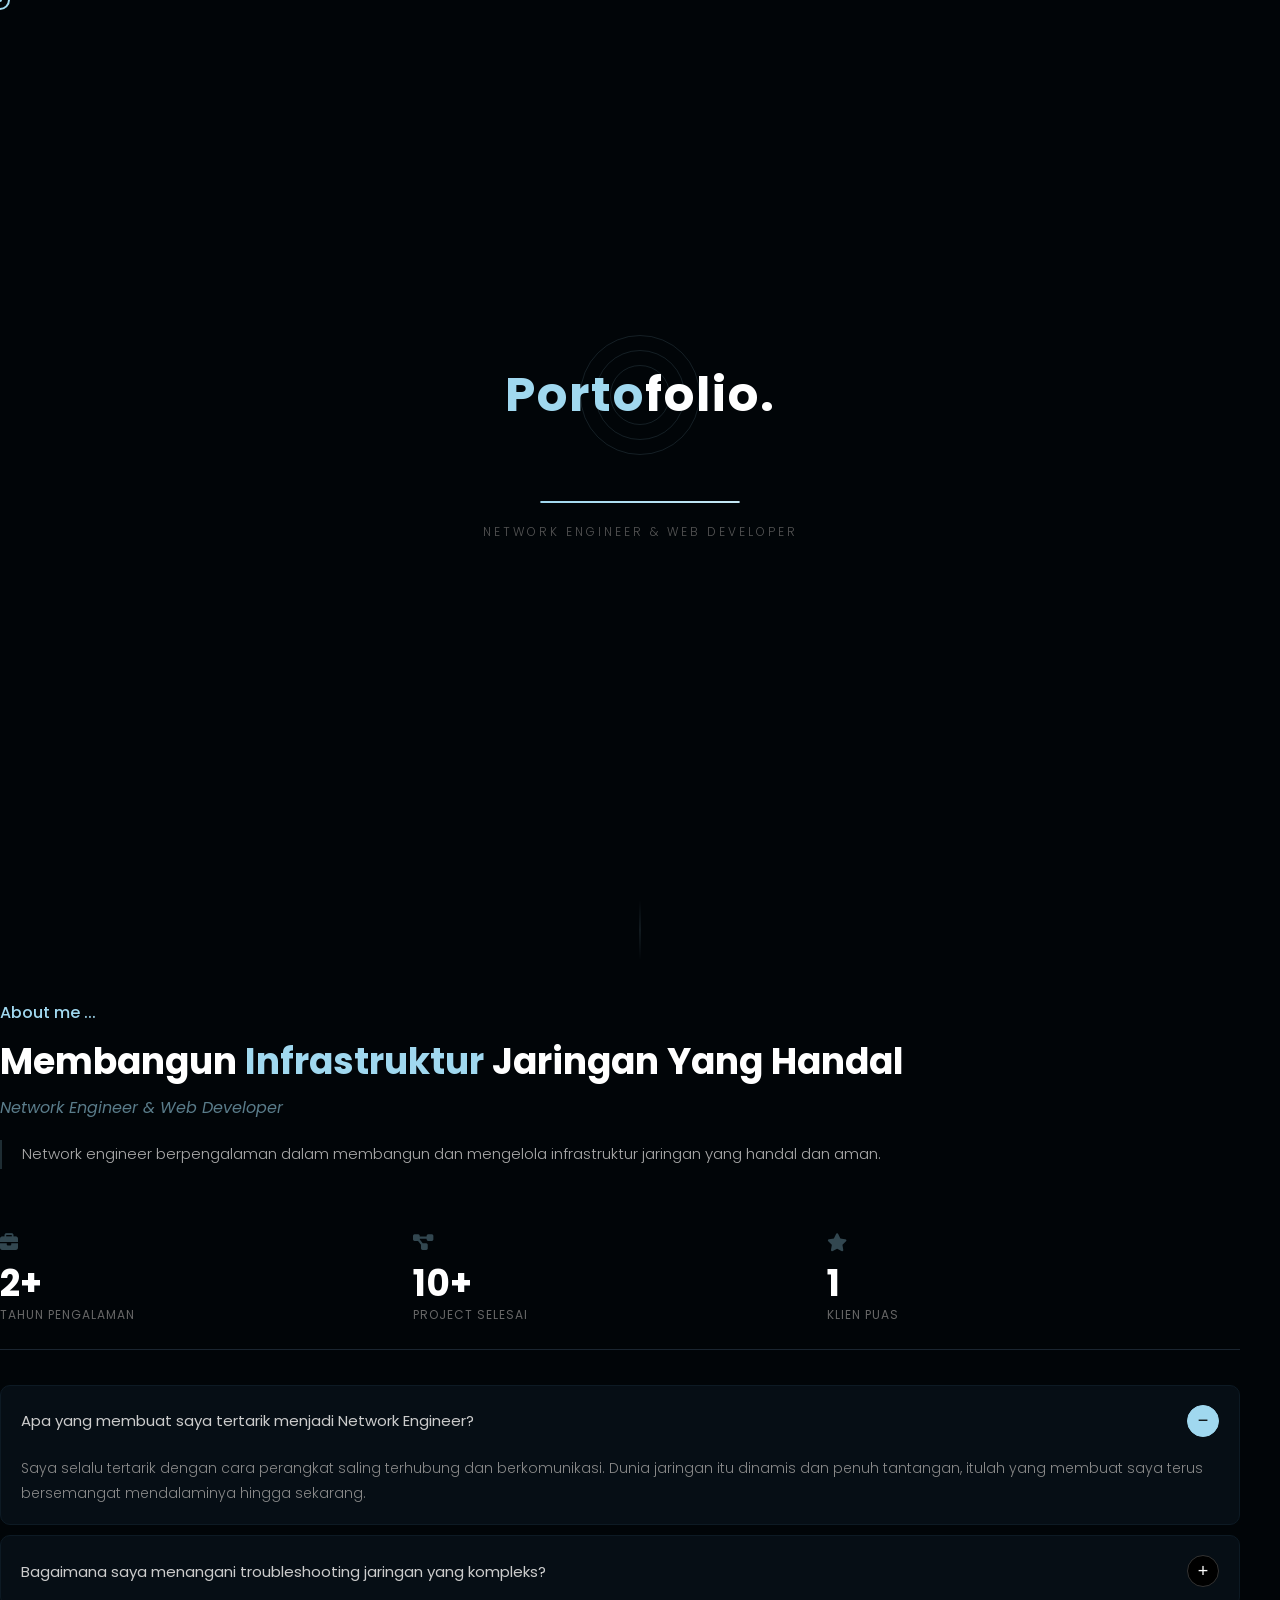
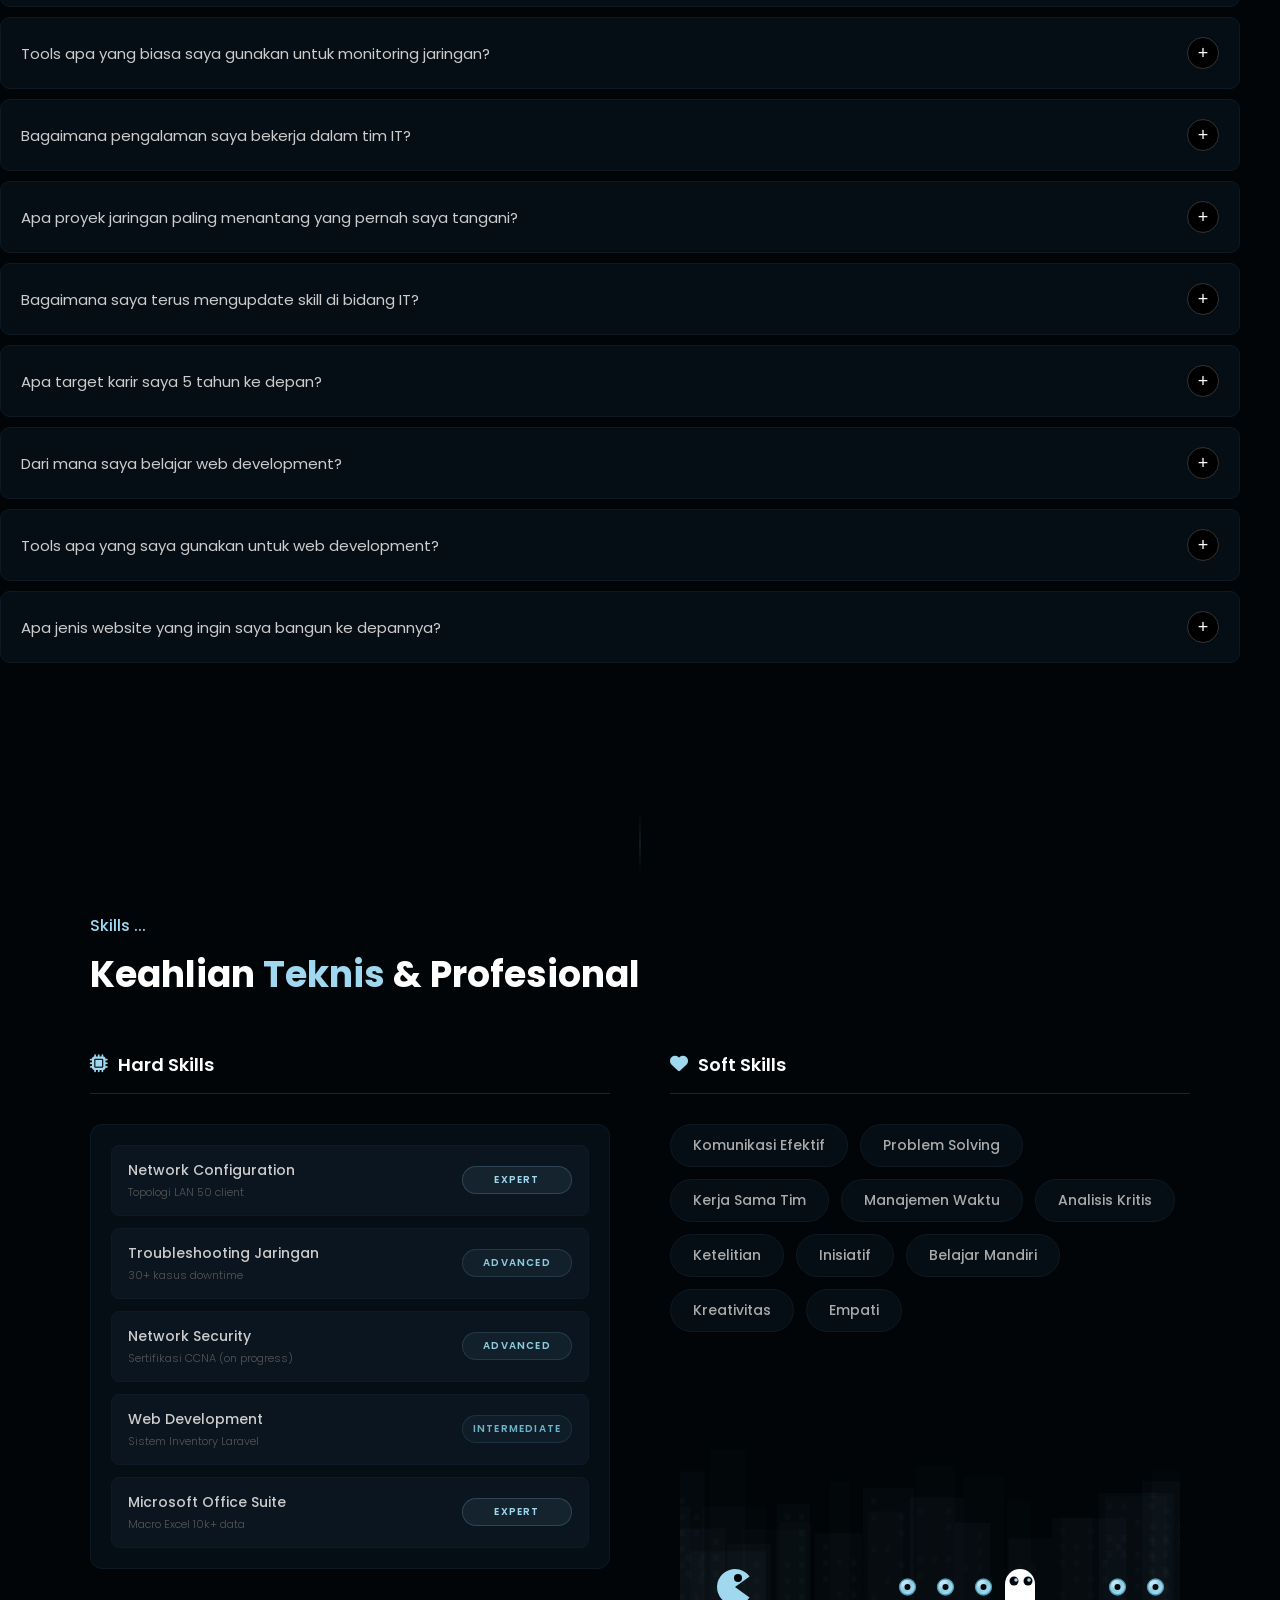
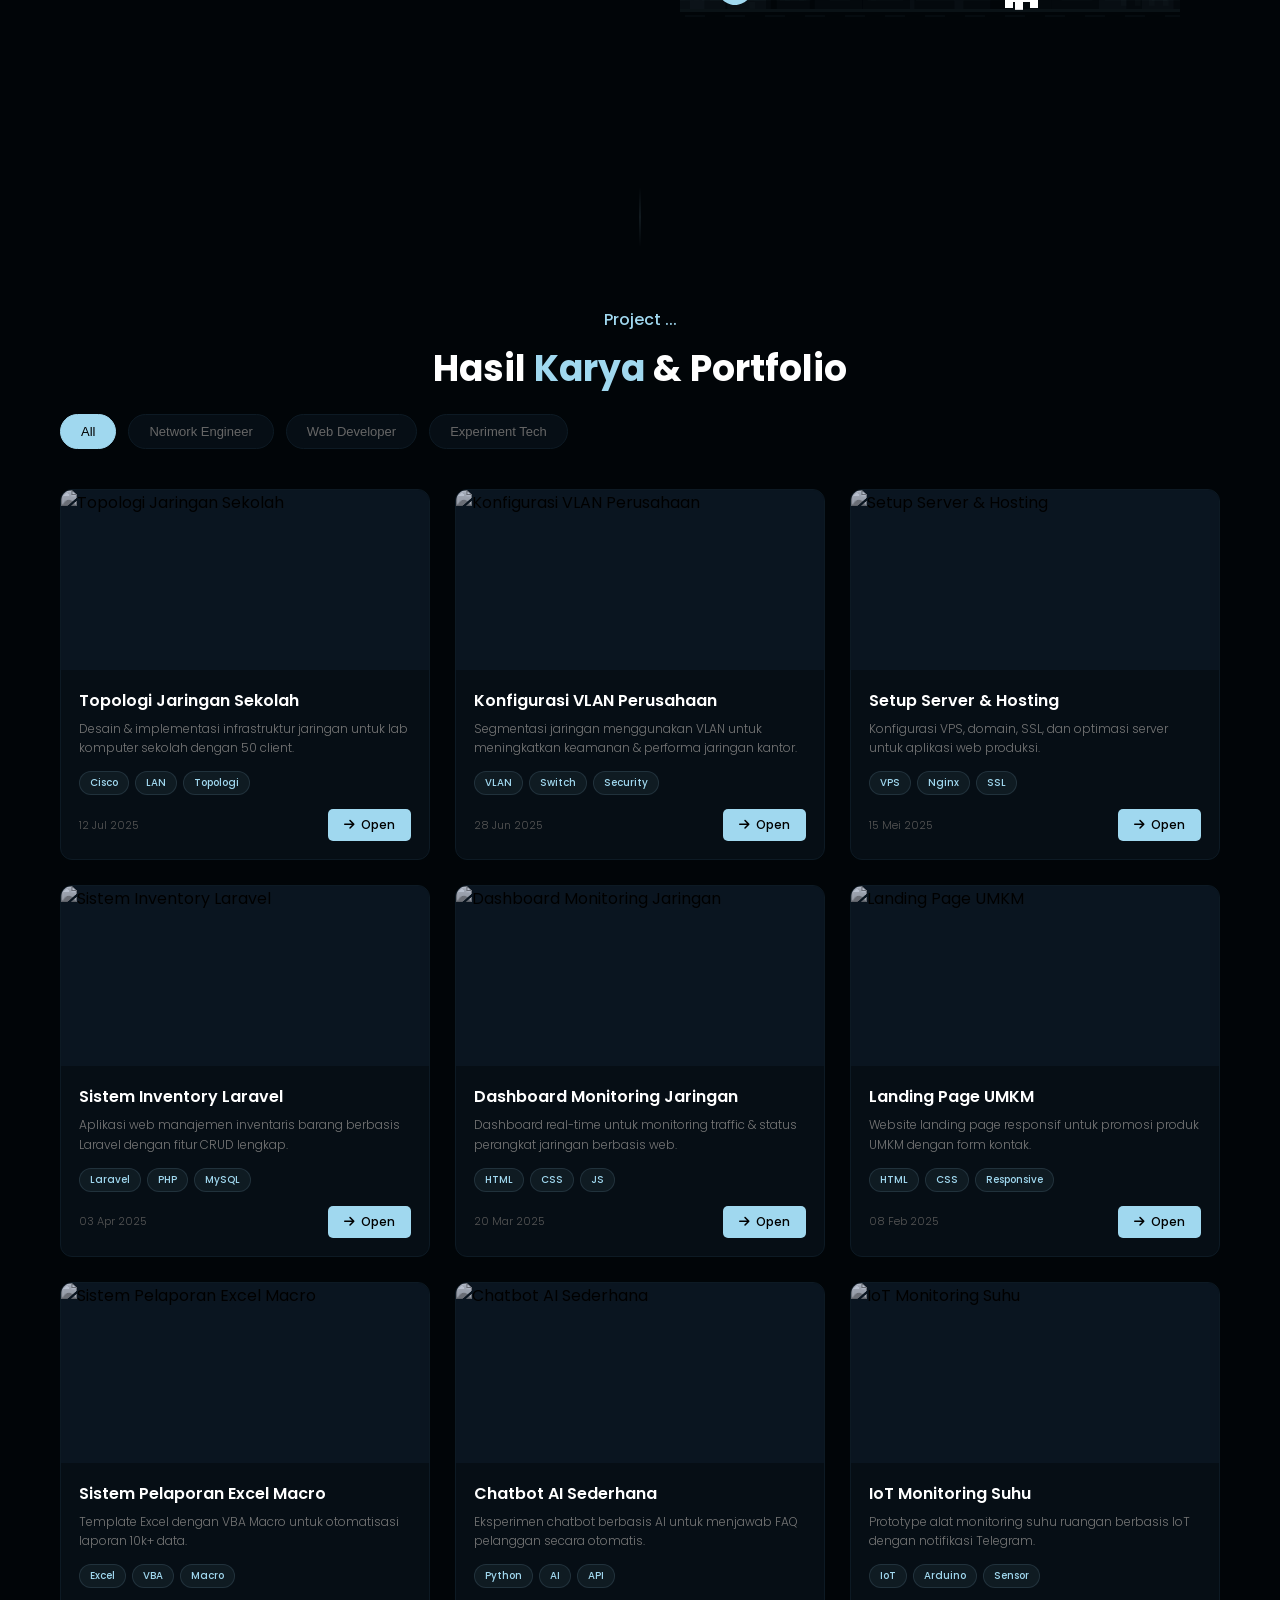
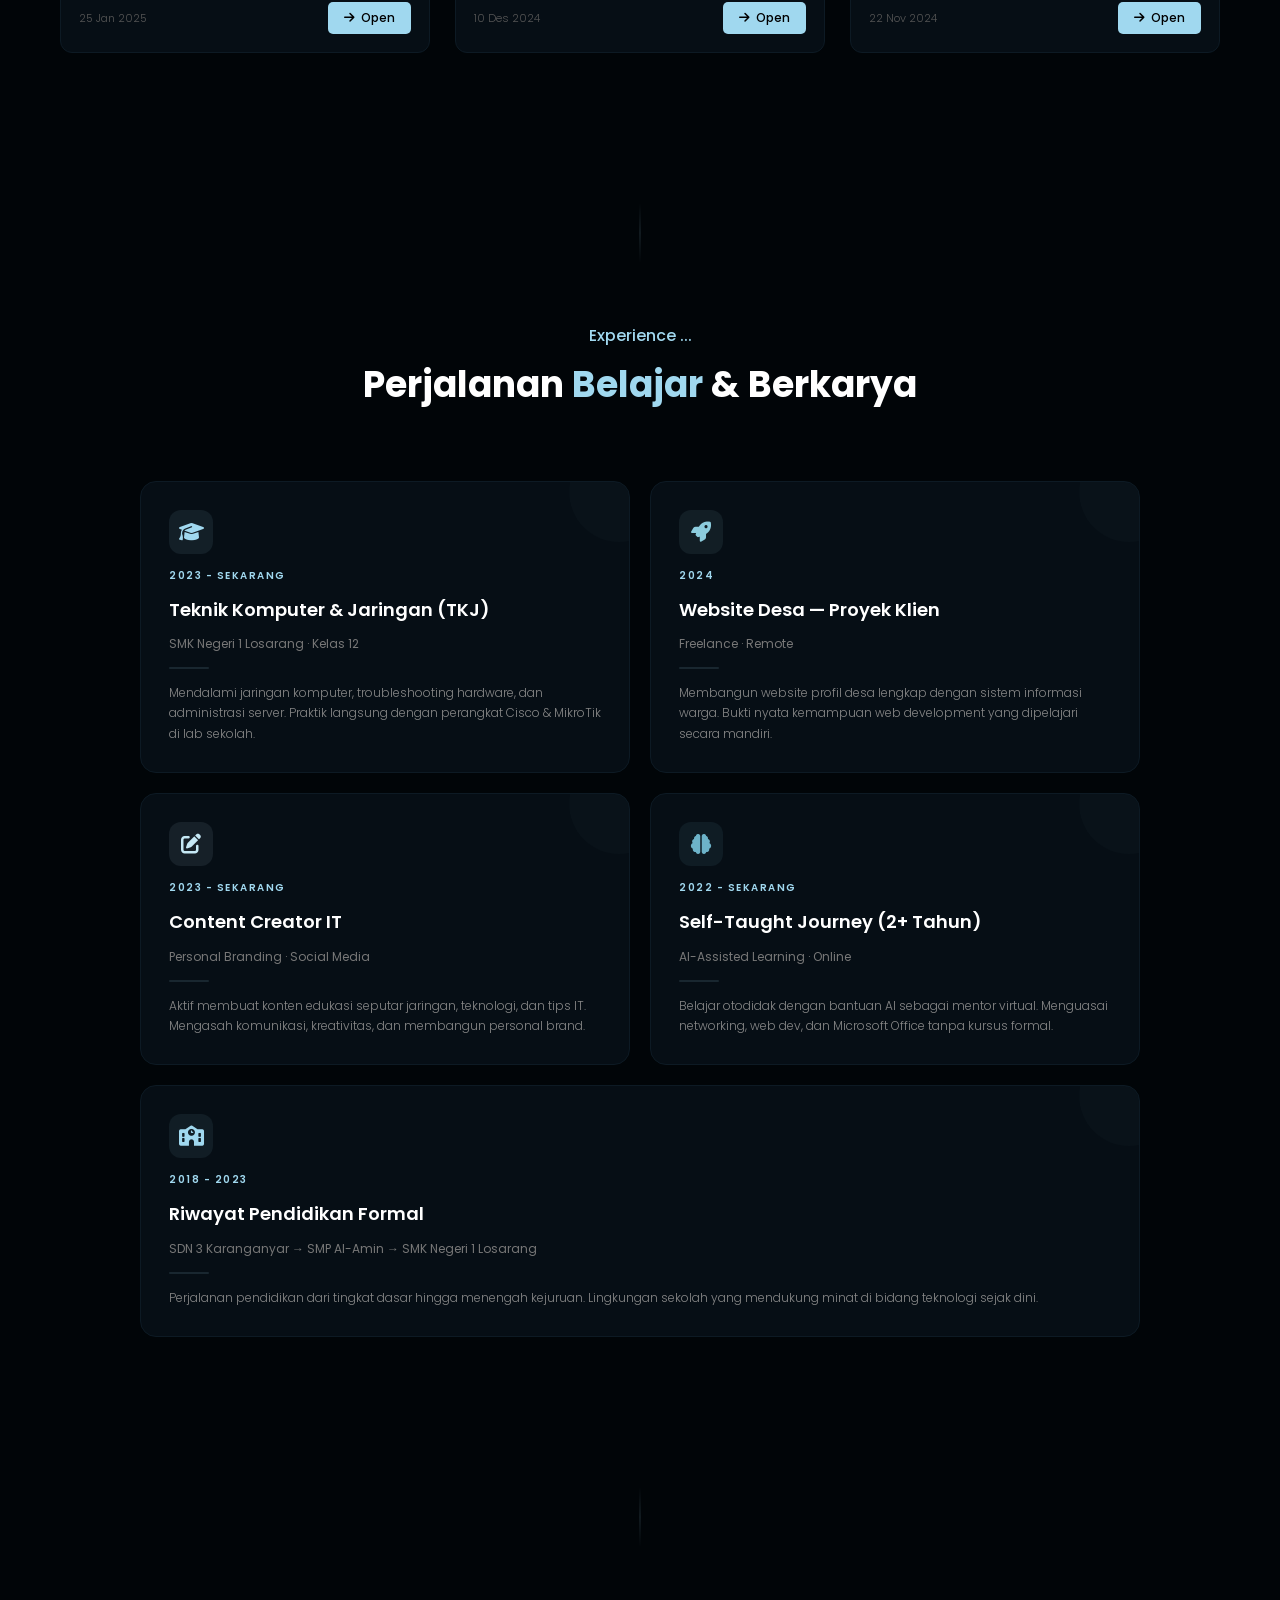
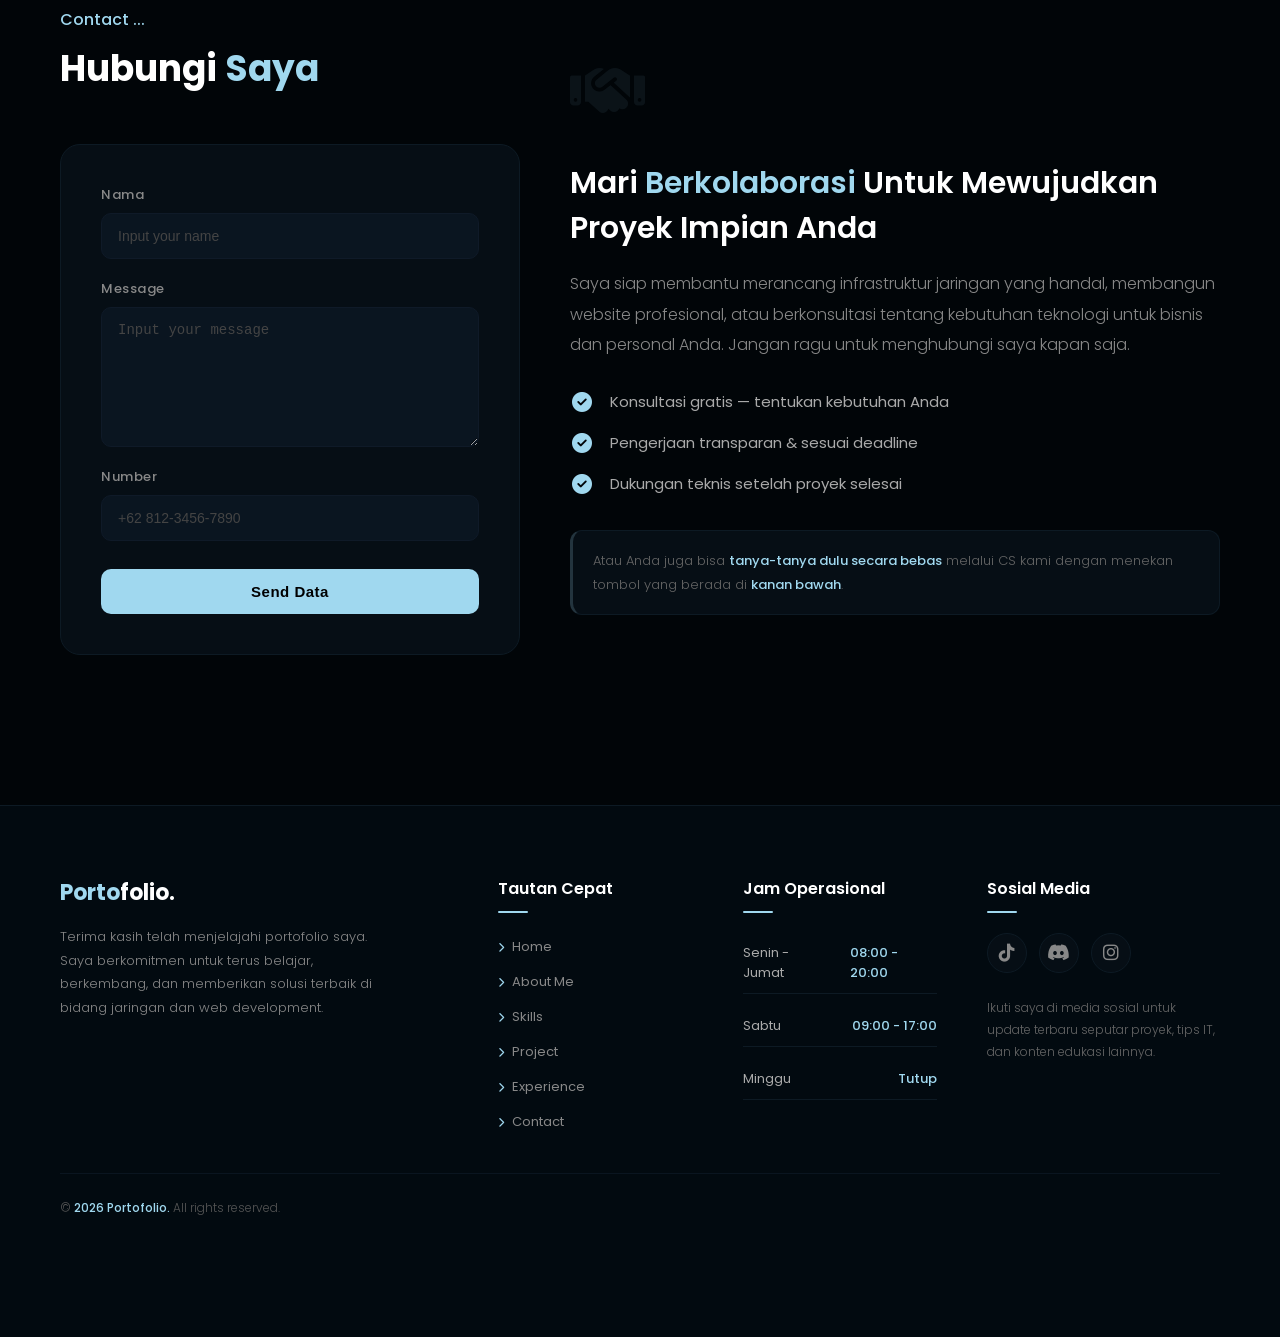
==== commit 129c5d2d: "Add files via upload" ====
--- a/index.html
+++ b/index.html
@@ -1,603 +1,358 @@
-<!DOCTYPE html>
-<html lang="id">
-<head>
-    <meta charset="UTF-8">
-    <meta name="viewport" content="width=device-width, initial-scale=1.0">
-    <title>Portfolio Rehan</title>
-    
-    <!-- ===== GOOGLE FONTS ===== -->
-    <link href="https://fonts.googleapis.com/css2?family=Poppins:wght@300;400;500;600;700&display=swap" rel="stylesheet">
-    
-    <!-- ===== FONT AWESOME ICONS ===== -->
-    <link rel="stylesheet" href="https://cdnjs.cloudflare.com/ajax/libs/font-awesome/6.5.1/css/all.min.css">
-    
-    <!-- ===== MAIN STYLESHEET ===== -->
-    <link rel="stylesheet" href="style.css">
-</head>
-<body oncontextmenu="return false" onkeydown="if(event.keyCode==123||(event.ctrlKey&&event.shiftKey&&event.keyCode==73)||(event.ctrlKey&&event.keyCode==85)||(event.ctrlKey&&event.keyCode==83)){return false}">
-
-    <!-- ============================================ -->
-    <!-- SPLASH SCREEN -->
-    <!-- ============================================ -->
-    <div class="splash-screen" id="splashScreen">
-        <!-- Partikel dekoratif -->
-        <div class="splash-particles" id="particles"></div>
-
-        <!-- Logo dengan lingkaran animasi -->
-        <div class="splash-logo">
-            <div class="splash-circle outer"></div>
-            <div class="splash-circle middle"></div>
-            <div class="splash-circle inner"></div>
-            <span class="logo-text">
-                <span class="porto">Porto</span><span class="folio">folio.</span>
-            </span>
-        </div>
-
-        <!-- Loading bar -->
-        <div class="splash-loader">
-            <div class="splash-loader-bar"></div>
-        </div>
-
-        <!-- Subtitle -->
-        <p class="splash-subtitle">Network Engineer & Web Developer</p>
-    </div>
-
-    <!-- ============================================ -->
-    <!-- CUSTOM CURSOR (Desktop Only) -->
-    <!-- ============================================ -->
-    <div class="cursor" id="cursor"></div>
-    <div class="cursor-dot" id="cursorDot"></div>
-    <div class="cursor-glow" id="cursorGlow"></div>
-    
-    <!-- ============================================ -->
-    <!-- BOTTOM BLUR EFFECT -->
-    <!-- ============================================ -->
-    <div class="bottom-blur"></div>
-
-    <!-- ============================================ -->
-    <!-- MOBILE SIDEBAR OVERLAY -->
-    <!-- ============================================ -->
-    <div class="sidebar-overlay" id="sidebarOverlay"></div>
-    
-    <!-- ============================================ -->
-    <!-- MOBILE SIDEBAR -->
-    <!-- ============================================ -->
-    <div class="sidebar" id="sidebar">
-        <button class="close-btn" id="closeSidebar"><i class="fa-solid fa-xmark"></i></button>
-        <ul>
-            <li><a href="#home" class="active" data-section="home">Home</a></li>
-            <li><a href="#about" data-section="about">About Me</a></li>
-            <li><a href="#skills" data-section="skills">Skills</a></li>
-            <li><a href="#project" data-section="project">Project</a></li>
-            <li><a href="#experience" data-section="experience">Experience</a></li>
-            <li><a href="#contact" data-section="contact">Contact</a></li>
-        </ul>
-    </div>
-
-    <!-- ============================================ -->
-    <!-- HEADER / NAVBAR -->
-    <!-- ============================================ -->
-    <header>
-        <span class="logo"><span class="porto">Porto</span><span class="folio">folio.</span></span>
-        <nav>
-            <ul>
-                <li><a href="#home" class="active nav-link" data-section="home">Home</a></li>
-                <li><a href="#about" class="nav-link" data-section="about">About Me</a></li>
-                <li><a href="#skills" class="nav-link" data-section="skills">Skills</a></li>
-                <li><a href="#project" class="nav-link" data-section="project">Project</a></li>
-                <li><a href="#experience" class="nav-link" data-section="experience">Experience</a></li>
-            </ul>
-            <a href="#contact" class="btn"><i class="fa-solid fa-paper-plane"></i> Contact Me</a>
-        </nav>
-        <button class="hamburger" id="hamburgerBtn"><i class="fa-solid fa-bars"></i></button>
-    </header>
-
-    <!-- ============================================ -->
-    <!-- HERO SECTION -->
-    <!-- ============================================ -->
-    <section class="hero" id="home">
-        <div class="hero-content">
-            <p class="welcome">Welcome ...</p>
-            <p class="greeting">Hello I'm <span class="name">REHAN</span></p>
-            <p class="role">A <span class="typed-text" id="typed"></span></p>
-            <p class="description">Network engineer berpengalaman dalam membangun dan mengelola infrastruktur jaringan yang handal dan aman.</p>
-            <div class="cta-group">
-                <a href="#project" class="cta-btn"><i class="fa-solid fa-eye"></i> See Project</a>
-                <a href="cv-demo.pdf" download class="cta-btn-outline"><i class="fa-solid fa-download"></i> Download CV</a>
-            </div>
-        </div>
-        <div class="hero-image">
-            <img src="image/demowebsite.webp" alt="Foto Rehan">
-        </div>
-        
-        <!-- Tools & Technologies Marquee -->
-        <div class="sponsor-section">
-            <p class="sponsor-title">Tools & Technologies</p>
-            <div class="sponsor-track">
-                <span class="sponsor-item"><img src="https://img.icons8.com/color/48/microsoft-word-2019.png" alt="Word"> Word</span>
-                <span class="sponsor-item"><img src="https://img.icons8.com/color/48/microsoft-powerpoint-2019.png" alt="PowerPoint"> PowerPoint</span>
-                <span class="sponsor-item"><img src="https://img.icons8.com/color/48/microsoft-excel-2019.png" alt="Excel"> Excel</span>
-                <span class="sponsor-item"><img src="https://img.icons8.com/color/48/microsoft-visio-2019.png" alt="Visio"> Visio</span>
-                <span class="sponsor-item"><img src="https://img.icons8.com/color/48/visual-studio-code-2019.png" alt="VS Code"> VS Code</span>
-                <span class="sponsor-item"><img src="https://img.icons8.com/color/48/github.png" alt="GitHub"> GitHub</span>
-                <!-- Duplicate for seamless loop -->
-                <span class="sponsor-item"><img src="https://img.icons8.com/color/48/microsoft-word-2019.png" alt="Word"> Word</span>
-                <span class="sponsor-item"><img src="https://img.icons8.com/color/48/microsoft-powerpoint-2019.png" alt="PowerPoint"> PowerPoint</span>
-                <span class="sponsor-item"><img src="https://img.icons8.com/color/48/microsoft-excel-2019.png" alt="Excel"> Excel</span>
-                <span class="sponsor-item"><img src="https://img.icons8.com/color/48/microsoft-visio-2019.png" alt="Visio"> Visio</span>
-                <span class="sponsor-item"><img src="https://img.icons8.com/color/48/visual-studio-code-2019.png" alt="VS Code"> VS Code</span>
-                <span class="sponsor-item"><img src="https://img.icons8.com/color/48/github.png" alt="GitHub"> GitHub</span>
-            </div>
-        </div>
-    </section>
-
-    <!-- ============================================ -->
-    <!-- ABOUT SECTION -->
-    <!-- ============================================ -->
-    <section class="about-section" id="about">
-        <div class="about-container">
-            <div class="about-image">
-                <div class="about-image-wrapper">
-                    <img src="image/demoprofil.webp" alt="Tentang Rehan">
-                </div>
-            </div>
-            <div class="about-content">
-                <p class="about-welcome">About me ...</p>
-                <h2>Membangun <span class="highlight">Infrastruktur</span> Jaringan Yang Handal</h2>
-                <p class="about-subtitle">Network Engineer & Web Developer</p>
-                <p class="about-description">Saya seorang Network Engineer dengan passion di bidang infrastruktur jaringan dan web development. Berpengalaman dalam merancang, mengimplementasikan, dan mengelola solusi jaringan yang aman, efisien, dan scalable untuk kebutuhan bisnis modern.</p>
-                
-                <!-- Stats -->
-                <div class="about-stats">
-                    <div class="stat-item">
-                        <div class="stat-icon"><i class="fa-solid fa-briefcase"></i></div>
-                        <div class="stat-number">2+</div>
-                        <div class="stat-label">Tahun Pengalaman</div>
-                    </div>
-                    <div class="stat-item">
-                        <div class="stat-icon"><i class="fa-solid fa-diagram-project"></i></div>
-                        <div class="stat-number">10+</div>
-                        <div class="stat-label">Project Selesai</div>
-                    </div>
-                    <div class="stat-item">
-                        <div class="stat-icon"><i class="fa-solid fa-star"></i></div>
-                        <div class="stat-number">1</div>
-                        <div class="stat-label">Klien Puas</div>
-                    </div>
-                </div>
-
-                <!-- FAQ Accordion -->
-                <div class="about-faq">
-                    <div class="faq-item active">
-                        <div class="faq-header">
-                            <span class="faq-question">Apa yang membuat saya tertarik menjadi Network Engineer?</span>
-                            <button class="plus-btn">−</button>
-                        </div>
-                        <div class="faq-answer">Saya selalu tertarik dengan cara perangkat saling terhubung dan berkomunikasi. Dunia jaringan itu dinamis dan penuh tantangan, itulah yang membuat saya terus bersemangat mendalaminya hingga sekarang.</div>
-                    </div>
-                    <div class="faq-item">
-                        <div class="faq-header">
-                            <span class="faq-question">Bagaimana saya menangani troubleshooting jaringan yang kompleks?</span>
-                            <button class="plus-btn">+</button>
-                        </div>
-                        <div class="faq-answer">Langkah pertama yang saya lakukan adalah memeriksa monitoring jaringan. Jika dari hasil monitoring tidak ditemukan masalah, maka kemungkinan kendala berada di bagian lain. Saya akan melanjutkan pengecekan secara sistematis hingga menemukan sumber masalahnya.</div>
-                    </div>
-                    <div class="faq-item">
-                        <div class="faq-header">
-                            <span class="faq-question">Tools apa yang biasa saya gunakan untuk monitoring jaringan?</span>
-                            <button class="plus-btn">+</button>
-                        </div>
-                        <div class="faq-answer">Saya biasa menggunakan tools seperti Wireshark untuk analisis paket data, PRTG Network Monitor untuk monitoring real-time, dan Nagios untuk alert system. Selain itu saya juga familiar dengan Command Line Interface (CLI) untuk troubleshooting langsung di perangkat jaringan.</div>
-                    </div>
-                    <div class="faq-item">
-                        <div class="faq-header">
-                            <span class="faq-question">Bagaimana pengalaman saya bekerja dalam tim IT?</span>
-                            <button class="plus-btn">+</button>
-                        </div>
-                        <div class="faq-answer">Saya sangat menikmati bekerja dalam tim. Dengan kolaborasi, kami bisa saling bertukar pendapat dan berbagi solusi, sehingga pekerjaan terasa lebih ringan dan hasilnya pun lebih optimal.</div>
-                    </div>
-                    <div class="faq-item">
-                        <div class="faq-header">
-                            <span class="faq-question">Apa proyek jaringan paling menantang yang pernah saya tangani?</span>
-                            <button class="plus-btn">+</button>
-                        </div>
-                        <div class="faq-answer">Proyek paling menantang adalah saat melakukan upgrade jaringan sekolah. Contohnya, sebuah ruangan yang awalnya hanya perpustakaan dengan satu komputer pengawas, tiba-tiba diubah menjadi lab komputer. Sebagai teknisi, saya harus mendesain ulang dan mengoptimalkan infrastruktur jaringan di lokasi baru tersebut agar tetap aman dan efisien.</div>
-                    </div>
-                    <div class="faq-item">
-                        <div class="faq-header">
-                            <span class="faq-question">Bagaimana saya terus mengupdate skill di bidang IT?</span>
-                            <button class="plus-btn">+</button>
-                        </div>
-                        <div class="faq-answer">Saya mengupdate skill setiap hari dengan cara yang sederhana namun konsisten. Biasanya saya memulai percakapan dengan AI dan bertanya, "Apa kabar terbaru di bidang IT untuk hari ini?" Dari situ saya mendapat informasi terkini seputar perkembangan jaringan dan teknologi. Cara ini membantu saya tetap up-to-date tanpa tertinggal perubahan yang terjadi secara berkala.</div>
-                    </div>
-                    <div class="faq-item">
-                        <div class="faq-header">
-                            <span class="faq-question">Apa target karir saya 5 tahun ke depan?</span>
-                            <button class="plus-btn">+</button>
-                        </div>
-                        <div class="faq-answer">Dalam 5 tahun ke depan, saya ingin mendalami lebih jauh bidang keamanan dan optimasi jaringan. Selain itu, saya juga memiliki rencana untuk membangun platform website di mana pengguna dapat menyewa server yang saya kelola sendiri.</div>
-                    </div>
-                    <div class="faq-item">
-                        <div class="faq-header">
-                            <span class="faq-question">Dari mana saya belajar web development?</span>
-                            <button class="plus-btn">+</button>
-                        </div>
-                        <div class="faq-answer">Saya belajar secara otodidak melalui platform online dan dokumentasi resmi. Saya juga aktif bereksperimen dengan proyek kecil untuk memahami konsep secara langsung.</div>
-                    </div>
-                    <div class="faq-item">
-                        <div class="faq-header">
-                            <span class="faq-question">Tools apa yang saya gunakan untuk web development?</span>
-                            <button class="plus-btn">+</button>
-                        </div>
-                        <div class="faq-answer">Saya menggunakan Visual Studio Code sebagai code editor, Git & GitHub untuk version control, serta teknologi seperti HTML, CSS, JavaScript, dan framework modern untuk membangun website.</div>
-                    </div>
-                    <div class="faq-item">
-                        <div class="faq-header">
-                            <span class="faq-question">Apa jenis website yang ingin saya bangun ke depannya?</span>
-                            <button class="plus-btn">+</button>
-                        </div>
-                        <div class="faq-answer">Saya ingin membangun platform penyewaan server berbasis web, di mana pengguna dapat memilih spesifikasi server, mengatur konfigurasi, dan melakukan pembayaran langsung melalui website tersebut.</div>
-                    </div>
-                </div>
-            </div>
-        </div>
-    </section>
-
-    <!-- ============================================ -->
-    <!-- SKILLS SECTION -->
-    <!-- ============================================ -->
-    <section class="skills-section" id="skills">
-        <div class="skills-container">
-            <p class="skills-welcome">Skills ...</p>
-            <h2>Keahlian <span class="highlight">Teknis</span> & Profesional</h2>
-            <div class="skills-grid">
-                <!-- Hard Skills -->
-                <div class="skills-column">
-                    <h3><i class="fa-solid fa-microchip"></i> Hard Skills</h3>
-                    <div class="hard-skills-box">
-                        <div class="hard-skill-card">
-                            <div class="skill-left">
-                                <span class="skill-name">Network Configuration</span>
-                                <span class="skill-detail">Topologi LAN 50 client</span>
-                            </div>
-                            <span class="skill-badge badge-expert">EXPERT</span>
-                        </div>
-                        <div class="hard-skill-card">
-                            <div class="skill-left">
-                                <span class="skill-name">Troubleshooting Jaringan</span>
-                                <span class="skill-detail">30+ kasus downtime</span>
-                            </div>
-                            <span class="skill-badge badge-advanced">ADVANCED</span>
-                        </div>
-                        <div class="hard-skill-card">
-                            <div class="skill-left">
-                                <span class="skill-name">Network Security</span>
-                                <span class="skill-detail">Sertifikasi CCNA (on progress)</span>
-                            </div>
-                            <span class="skill-badge badge-advanced">ADVANCED</span>
-                        </div>
-                        <div class="hard-skill-card">
-                            <div class="skill-left">
-                                <span class="skill-name">Web Development</span>
-                                <span class="skill-detail">Sistem Inventory Laravel</span>
-                            </div>
-                            <span class="skill-badge badge-intermediate">INTERMEDIATE</span>
-                        </div>
-                        <div class="hard-skill-card">
-                            <div class="skill-left">
-                                <span class="skill-name">Microsoft Office Suite</span>
-                                <span class="skill-detail">Macro Excel 10k+ data</span>
-                            </div>
-                            <span class="skill-badge badge-expert">EXPERT</span>
-                        </div>
-                    </div>
-                </div>
-                <!-- Soft Skills -->
-                <div class="skills-column">
-                    <h3><i class="fa-solid fa-heart"></i> Soft Skills</h3>
-                    <div class="soft-skills-tags">
-                        <span class="skill-tag">Komunikasi Efektif</span>
-                        <span class="skill-tag">Problem Solving</span>
-                        <span class="skill-tag">Kerja Sama Tim</span>
-                        <span class="skill-tag">Manajemen Waktu</span>
-                        <span class="skill-tag">Analisis Kritis</span>
-                        <span class="skill-tag">Ketelitian</span>
-                        <span class="skill-tag">Inisiatif</span>
-                        <span class="skill-tag">Belajar Mandiri</span>
-                        <span class="skill-tag">Kreativitas</span>
-                        <span class="skill-tag">Empati</span>
-                    </div>
-                    <!-- Pacman Game Canvas -->
-                    <div class="pacman-game-container">
-                        <canvas id="pacmanCanvas" width="500" height="280"></canvas>
-                    </div>
-                </div>
-            </div>
-        </div>
-    </section>
-
-    <!-- ============================================ -->
-    <!-- PROJECT SECTION -->
-    <!-- ============================================ -->
-    <section class="project-section" id="project">
-        <div class="project-container">
-            <div class="project-header">
-                <p class="project-welcome">Project ...</p>
-                <h2>Hasil <span class="highlight">Karya</span> & Portfolio</h2>
-            </div>
-            <!-- Filter Tabs -->
-            <div class="project-tabs" id="projectTabs">
-                <button class="project-tab active" data-filter="all">All</button>
-                <button class="project-tab" data-filter="network">Network Engineer</button>
-                <button class="project-tab" data-filter="web">Web Developer</button>
-                <button class="project-tab" data-filter="experiment">Experiment Tech</button>
-            </div>
-            <!-- Project Cards Grid -->
-            <div class="project-grid">
-                <!-- Network Projects -->
-                <div class="project-card" data-category="network">
-                    <div class="card-image"><img src="https://images.unsplash.com/photo-1558494949-ef010cbdcc31?w=400&h=200&fit=crop" alt="Network Topology"></div>
-                    <div class="card-body">
-                        <div class="card-title">Topologi Jaringan Sekolah</div>
-                        <div class="card-desc">Desain & implementasi infrastruktur jaringan untuk lab komputer sekolah dengan 50 client.</div>
-                        <div class="card-tags"><span>Cisco</span><span>LAN</span><span>Topologi</span></div>
-                        <div class="card-footer">
-                            <span class="card-date">12 Jul 2025</span>
-                            <a href="https://example.com" target="_blank" class="card-btn-open"><i class="fa-solid fa-arrow-right"></i> Open</a>
-                        </div>
-                    </div>
-                </div>
-                <div class="project-card" data-category="network">
-                    <div class="card-image"><img src="https://images.unsplash.com/photo-1544197150-b99a580bb7a8?w=400&h=200&fit=crop" alt="VLAN"></div>
-                    <div class="card-body">
-                        <div class="card-title">Konfigurasi VLAN Perusahaan</div>
-                        <div class="card-desc">Segmentasi jaringan menggunakan VLAN untuk meningkatkan keamanan & performa jaringan kantor.</div>
-                        <div class="card-tags"><span>VLAN</span><span>Switch</span><span>Security</span></div>
-                        <div class="card-footer">
-                            <span class="card-date">28 Jun 2025</span>
-                            <a href="https://example.com" target="_blank" class="card-btn-open"><i class="fa-solid fa-arrow-right"></i> Open</a>
-                        </div>
-                    </div>
-                </div>
-                <div class="project-card" data-category="network">
-                    <div class="card-image"><img src="https://images.unsplash.com/photo-1518770660439-4636190af475?w=400&h=200&fit=crop" alt="Server"></div>
-                    <div class="card-body">
-                        <div class="card-title">Setup Server & Hosting</div>
-                        <div class="card-desc">Konfigurasi VPS, domain, SSL, dan optimasi server untuk aplikasi web produksi.</div>
-                        <div class="card-tags"><span>VPS</span><span>Nginx</span><span>SSL</span></div>
-                        <div class="card-footer">
-                            <span class="card-date">15 Mei 2025</span>
-                            <a href="https://example.com" target="_blank" class="card-btn-open"><i class="fa-solid fa-arrow-right"></i> Open</a>
-                        </div>
-                    </div>
-                </div>
-                <!-- Web Projects -->
-                <div class="project-card" data-category="web">
-                    <div class="card-image"><img src="https://images.unsplash.com/photo-1555066931-4365d14bab8c?w=400&h=200&fit=crop" alt="Code"></div>
-                    <div class="card-body">
-                        <div class="card-title">Sistem Inventory Laravel</div>
-                        <div class="card-desc">Aplikasi web manajemen inventaris barang berbasis Laravel dengan fitur CRUD lengkap.</div>
-                        <div class="card-tags"><span>Laravel</span><span>PHP</span><span>MySQL</span></div>
-                        <div class="card-footer">
-                            <span class="card-date">03 Apr 2025</span>
-                            <a href="https://example.com" target="_blank" class="card-btn-open"><i class="fa-solid fa-arrow-right"></i> Open</a>
-                        </div>
-                    </div>
-                </div>
-                <div class="project-card" data-category="web">
-                    <div class="card-image"><img src="https://images.unsplash.com/photo-1460925895917-afdab827c52f?w=400&h=200&fit=crop" alt="Dashboard"></div>
-                    <div class="card-body">
-                        <div class="card-title">Dashboard Monitoring Jaringan</div>
-                        <div class="card-desc">Dashboard real-time untuk monitoring traffic & status perangkat jaringan berbasis web.</div>
-                        <div class="card-tags"><span>HTML</span><span>CSS</span><span>JS</span></div>
-                        <div class="card-footer">
-                            <span class="card-date">20 Mar 2025</span>
-                            <a href="https://example.com" target="_blank" class="card-btn-open"><i class="fa-solid fa-arrow-right"></i> Open</a>
-                        </div>
-                    </div>
-                </div>
-                <div class="project-card" data-category="web">
-                    <div class="card-image"><img src="https://images.unsplash.com/photo-1507238691740-187a5b1d37b8?w=400&h=200&fit=crop" alt="Landing Page"></div>
-                    <div class="card-body">
-                        <div class="card-title">Landing Page UMKM</div>
-                        <div class="card-desc">Website landing page responsif untuk promosi produk UMKM dengan form kontak.</div>
-                        <div class="card-tags"><span>HTML</span><span>CSS</span><span>Responsive</span></div>
-                        <div class="card-footer">
-                            <span class="card-date">08 Feb 2025</span>
-                            <a href="https://example.com" target="_blank" class="card-btn-open"><i class="fa-solid fa-arrow-right"></i> Open</a>
-                        </div>
-                    </div>
-                </div>
-                <!-- Experiment Projects -->
-                <div class="project-card" data-category="experiment">
-                    <div class="card-image"><img src="https://images.unsplash.com/photo-1454165804606-c3d57bc86b40?w=400&h=200&fit=crop" alt="Excel Macro"></div>
-                    <div class="card-body">
-                        <div class="card-title">Sistem Pelaporan Excel Macro</div>
-                        <div class="card-desc">Template Excel dengan VBA Macro untuk otomatisasi laporan 10k+ data.</div>
-                        <div class="card-tags"><span>Excel</span><span>VBA</span><span>Macro</span></div>
-                        <div class="card-footer">
-                            <span class="card-date">25 Jan 2025</span>
-                            <a href="https://example.com" target="_blank" class="card-btn-open"><i class="fa-solid fa-arrow-right"></i> Open</a>
-                        </div>
-                    </div>
-                </div>
-                <div class="project-card" data-category="experiment">
-                    <div class="card-image"><img src="https://images.unsplash.com/photo-1526374965328-7f61d4dc18c5?w=400&h=200&fit=crop" alt="AI"></div>
-                    <div class="card-body">
-                        <div class="card-title">Chatbot AI Sederhana</div>
-                        <div class="card-desc">Eksperimen chatbot berbasis AI untuk menjawab FAQ pelanggan secara otomatis.</div>
-                        <div class="card-tags"><span>Python</span><span>AI</span><span>API</span></div>
-                        <div class="card-footer">
-                            <span class="card-date">10 Des 2024</span>
-                            <a href="https://example.com" target="_blank" class="card-btn-open"><i class="fa-solid fa-arrow-right"></i> Open</a>
-                        </div>
-                    </div>
-                </div>
-                <div class="project-card" data-category="experiment">
-                    <div class="card-image"><img src="https://images.unsplash.com/photo-1558346490-a72e53ae2d4f?w=400&h=200&fit=crop" alt="IoT"></div>
-                    <div class="card-body">
-                        <div class="card-title">IoT Monitoring Suhu</div>
-                        <div class="card-desc">Prototype alat monitoring suhu ruangan berbasis IoT dengan notifikasi Telegram.</div>
-                        <div class="card-tags"><span>IoT</span><span>Arduino</span><span>Sensor</span></div>
-                        <div class="card-footer">
-                            <span class="card-date">22 Nov 2024</span>
-                            <a href="https://example.com" target="_blank" class="card-btn-open"><i class="fa-solid fa-arrow-right"></i> Open</a>
-                        </div>
-                    </div>
-                </div>
-            </div>
-        </div>
-    </section>
-
-    <!-- ============================================ -->
-    <!-- EXPERIENCE SECTION -->
-    <!-- ============================================ -->
-    <section class="experience-section" id="experience">
-        <div class="experience-container">
-            <div class="experience-header">
-                <p class="experience-welcome">Experience ...</p>
-                <h2>Perjalanan <span class="highlight">Belajar</span> & Berkarya</h2>
-            </div>
-            <div class="exp-grid">
-                <div class="exp-card">
-                    <div class="exp-icon school"><i class="fa-solid fa-graduation-cap"></i></div>
-                    <span class="exp-tag">2023 - Sekarang</span>
-                    <div class="exp-title">Teknik Komputer & Jaringan (TKJ)</div>
-                    <div class="exp-place">SMK Negeri 1 Losarang • Kelas 12</div>
-                    <div class="exp-line"></div>
-                    <div class="exp-desc">Mendalami jaringan komputer, troubleshooting hardware, dan administrasi server. Praktik langsung dengan perangkat Cisco & MikroTik di lab sekolah.</div>
-                </div>
-                <div class="exp-card">
-                    <div class="exp-icon project"><i class="fa-solid fa-rocket"></i></div>
-                    <span class="exp-tag">2024</span>
-                    <div class="exp-title">Website Desa — Proyek Klien</div>
-                    <div class="exp-place">Freelance • Remote</div>
-                    <div class="exp-line"></div>
-                    <div class="exp-desc">Membangun website profil desa lengkap dengan sistem informasi warga. Bukti nyata kemampuan web development yang dipelajari secara mandiri.</div>
-                </div>
-                <div class="exp-card">
-                    <div class="exp-icon brand"><i class="fa-solid fa-pen-to-square"></i></div>
-                    <span class="exp-tag">2023 - Sekarang</span>
-                    <div class="exp-title">Content Creator IT</div>
-                    <div class="exp-place">Personal Branding • Social Media</div>
-                    <div class="exp-line"></div>
-                    <div class="exp-desc">Aktif membuat konten edukasi seputar jaringan, teknologi, dan tips IT. Mengasah komunikasi, kreativitas, dan membangun personal brand.</div>
-                </div>
-                <div class="exp-card">
-                    <div class="exp-icon self"><i class="fa-solid fa-brain"></i></div>
-                    <span class="exp-tag">2022 - Sekarang</span>
-                    <div class="exp-title">Self-Taught Journey (2+ Tahun)</div>
-                    <div class="exp-place">AI-Assisted Learning • Online</div>
-                    <div class="exp-line"></div>
-                    <div class="exp-desc">Belajar otodidak dengan bantuan AI sebagai mentor virtual. Menguasai networking, web dev, dan Microsoft Office tanpa kursus formal.</div>
-                </div>
-                <div class="exp-card full-width">
-                    <div class="exp-icon edu"><i class="fa-solid fa-school"></i></div>
-                    <span class="exp-tag">2018 - 2023</span>
-                    <div class="exp-title">Riwayat Pendidikan Formal</div>
-                    <div class="exp-place">SDN 3 Karanganyar → SMP Al-Amin → SMK Negeri 1 Losarang</div>
-                    <div class="exp-line"></div>
-                    <div class="exp-desc">Perjalanan pendidikan dari tingkat dasar hingga menengah kejuruan. Lingkungan sekolah yang mendukung minat di bidang teknologi sejak dini.</div>
-                </div>
-            </div>
-        </div>
-    </section>
-
-    <!-- ============================================ -->
-    <!-- CONTACT SECTION -->
-    <!-- ============================================ -->
-    <section class="contact-section" id="contact">
-        <div class="contact-container">
-            <div class="contact-left">
-                <div class="contact-header">
-                    <p class="contact-welcome">Contact ...</p>
-                    <h2>Hubungi <span class="highlight">Saya</span></h2>
-                </div>
-                <div class="contact-box">
-                    <form class="contact-form" id="contactForm">
-                        <div class="form-group">
-                            <label class="form-label">Nama</label>
-                            <input type="text" class="form-input" placeholder="Input your name" required>
-                        </div>
-                        <div class="form-group">
-                            <label class="form-label">Message</label>
-                            <textarea class="form-textarea" placeholder="Input your message" required></textarea>
-                        </div>
-                        <div class="form-group">
-                            <label class="form-label">Number</label>
-                            <input type="tel" class="form-input" placeholder="+62 000-0000-0000" required>
-                        </div>
-                        <button type="submit" class="form-submit">Send Data</button>
-                    </form>
-                </div>
-            </div>
-            <div class="contact-right">
-                <div class="cta-message">
-                    <div class="cta-icon"><i class="fa-solid fa-handshake"></i></div>
-                    <h3>Mari <span class="highlight">Berkolaborasi</span> Untuk Mewujudkan Proyek Impian Anda</h3>
-                    <p>Saya siap membantu merancang infrastruktur jaringan yang handal, membangun website profesional, atau berkonsultasi tentang kebutuhan teknologi untuk bisnis dan personal Anda. Jangan ragu untuk menghubungi saya kapan saja.</p>
-                    <div class="cta-list">
-                        <div class="cta-list-item"><i class="fa-solid fa-circle-check"></i><span>Konsultasi gratis — tentukan kebutuhan Anda</span></div>
-                        <div class="cta-list-item"><i class="fa-solid fa-circle-check"></i><span>Pengerjaan transparan & sesuai deadline</span></div>
-                        <div class="cta-list-item"><i class="fa-solid fa-circle-check"></i><span>Dukungan teknis setelah proyek selesai</span></div>
-                    </div>
-                    <div class="cs-note">Atau Anda juga bisa <span class="highlight-text">tanya-tanya dulu secara bebas</span> melalui CS kami dengan menekan tombol yang berada di <span class="highlight-text">kanan bawah</span>.</div>
-                </div>
-            </div>
-        </div>
-    </section>
-
-    <!-- ============================================ -->
-    <!-- FOOTER -->
-    <!-- ============================================ -->
-    <footer class="footer">
-        <div class="footer-grid">
-            <div class="footer-col footer-brand">
-                <div class="footer-logo"><span class="porto">Porto</span><span class="folio">folio.</span></div>
-                <p>Terima kasih telah menjelajahi portofolio saya. Saya berkomitmen untuk terus belajar, berkembang, dan memberikan solusi terbaik di bidang jaringan dan web development.</p>
-            </div>
-            <div class="footer-col">
-                <h4>Tautan Cepat</h4>
-                <ul class="footer-links">
-                    <li><a href="#home"><i class="fa-solid fa-chevron-right"></i> Home</a></li>
-                    <li><a href="#about"><i class="fa-solid fa-chevron-right"></i> About Me</a></li>
-                    <li><a href="#skills"><i class="fa-solid fa-chevron-right"></i> Skills</a></li>
-                    <li><a href="#project"><i class="fa-solid fa-chevron-right"></i> Project</a></li>
-                    <li><a href="#experience"><i class="fa-solid fa-chevron-right"></i> Experience</a></li>
-                    <li><a href="#contact"><i class="fa-solid fa-chevron-right"></i> Contact</a></li>
-                </ul>
-            </div>
-            <div class="footer-col">
-                <h4>Jam Operasional</h4>
-                <ul class="footer-hours">
-                    <li><span class="day">Senin - Jumat</span><span class="time">08:00 - 20:00</span></li>
-                    <li><span class="day">Sabtu</span><span class="time">09:00 - 17:00</span></li>
-                    <li><span class="day">Minggu</span><span class="time">Tutup</span></li>
-                </ul>
-            </div>
-            <div class="footer-col">
-                <h4>Sosial Media</h4>
-                <div class="footer-social">
-                    <a href="#" class="social-icon" title="TikTok"><i class="fa-brands fa-tiktok"></i></a>
-                    <a href="#" class="social-icon" title="Discord"><i class="fa-brands fa-discord"></i></a>
-                    <a href="#" class="social-icon" title="Instagram"><i class="fa-brands fa-instagram"></i></a>
-                </div>
-                <p class="footer-social-text">Ikuti saya di media sosial untuk update terbaru seputar proyek, tips IT, dan konten edukasi lainnya.</p>
-            </div>
-        </div>
-        <div class="footer-bottom">
-            <p>&copy; 2025 <span>Portofolio.</span> All rights reserved.</p>
-        </div>
-    </footer>
-
-    <!-- ============================================ -->
-    <!-- FLOATING CS BUTTON -->
-    <!-- ============================================ -->
-    <button class="cs-float-btn" title="Customer Service"><i class="fa-solid fa-headset"></i></button>
-
-    <!-- ============================================ -->
-    <!-- MAIN JAVASCRIPT -->
-    <!-- ============================================ -->
-    <script src="script.js"></script>
-</body>
+<!DOCTYPE html>
+<html lang="id">
+<head>
+    <meta charset="UTF-8">
+    <meta name="viewport" content="width=device-width, initial-scale=1.0">
+    <title>Portfolio</title>
+    
+    <!-- ===== GOOGLE FONTS ===== -->
+    <link href="https://fonts.googleapis.com/css2?family=Poppins:wght@300;400;500;600;700&display=swap" rel="stylesheet">
+    
+    <!-- ===== FONT AWESOME ICONS ===== -->
+    <link rel="stylesheet" href="https://cdnjs.cloudflare.com/ajax/libs/font-awesome/6.5.1/css/all.min.css">
+    
+    <!-- ===== MAIN STYLESHEET ===== -->
+    <link rel="stylesheet" href="style.css">
+</head>
+<body oncontextmenu="return false" onkeydown="if(event.keyCode==123||(event.ctrlKey&&event.shiftKey&&event.keyCode==73)||(event.ctrlKey&&event.keyCode==85)||(event.ctrlKey&&event.keyCode==83)){return false}">
+
+    <!-- ============================================ -->
+    <!-- SPLASH SCREEN -->
+    <!-- ============================================ -->
+    <div class="splash-screen" id="splashScreen">
+        <!-- Partikel dekoratif -->
+        <div class="splash-particles" id="particles"></div>
+
+        <!-- Logo dengan lingkaran animasi -->
+        <div class="splash-logo">
+            <div class="splash-circle outer"></div>
+            <div class="splash-circle middle"></div>
+            <div class="splash-circle inner"></div>
+            <span class="logo-text">
+                <span class="porto">Porto</span><span class="folio">folio.</span>
+            </span>
+        </div>
+
+        <!-- Loading bar -->
+        <div class="splash-loader">
+            <div class="splash-loader-bar"></div>
+        </div>
+
+        <!-- Subtitle -->
+        <p class="splash-subtitle" id="splash-role">Network Engineer & Web Developer</p>
+    </div>
+
+    <!-- ============================================ -->
+    <!-- CUSTOM CURSOR (Desktop Only) -->
+    <!-- ============================================ -->
+    <div class="cursor" id="cursor"></div>
+    <div class="cursor-dot" id="cursorDot"></div>
+    <div class="cursor-glow" id="cursorGlow"></div>
+    
+    <!-- ============================================ -->
+    <!-- BOTTOM BLUR EFFECT -->
+    <!-- ============================================ -->
+    <div class="bottom-blur"></div>
+
+    <!-- ============================================ -->
+    <!-- MOBILE SIDEBAR OVERLAY -->
+    <!-- ============================================ -->
+    <div class="sidebar-overlay" id="sidebarOverlay"></div>
+    
+    <!-- ============================================ -->
+    <!-- MOBILE SIDEBAR -->
+    <!-- ============================================ -->
+    <div class="sidebar" id="sidebar">
+        <button class="close-btn" id="closeSidebar"><i class="fa-solid fa-xmark"></i></button>
+        <ul>
+            <li><a href="#home" class="active" data-section="home">Home</a></li>
+            <li><a href="#about" data-section="about">About Me</a></li>
+            <li><a href="#skills" data-section="skills">Skills</a></li>
+            <li><a href="#project" data-section="project">Project</a></li>
+            <li><a href="#experience" data-section="experience">Experience</a></li>
+            <li><a href="#contact" data-section="contact">Contact</a></li>
+        </ul>
+    </div>
+
+    <!-- ============================================ -->
+    <!-- HEADER / NAVBAR -->
+    <!-- ============================================ -->
+    <header>
+        <span class="logo"><span class="porto">Porto</span><span class="folio">folio.</span></span>
+        <nav>
+            <ul>
+                <li><a href="#home" class="active nav-link" data-section="home">Home</a></li>
+                <li><a href="#about" class="nav-link" data-section="about">About Me</a></li>
+                <li><a href="#skills" class="nav-link" data-section="skills">Skills</a></li>
+                <li><a href="#project" class="nav-link" data-section="project">Project</a></li>
+                <li><a href="#experience" class="nav-link" data-section="experience">Experience</a></li>
+            </ul>
+            <a href="#contact" class="btn"><i class="fa-solid fa-paper-plane"></i> Contact Me</a>
+        </nav>
+        <button class="hamburger" id="hamburgerBtn"><i class="fa-solid fa-bars"></i></button>
+    </header>
+
+    <!-- ============================================ -->
+    <!-- HERO SECTION -->
+    <!-- ============================================ -->
+    <section class="hero" id="home">
+        <div class="hero-content">
+            <p class="welcome" id="hero-welcome">Welcome ...</p>
+            <p class="greeting">Hello I'm <span class="name" id="hero-name">REHAN</span></p>
+            <p class="role">A <span class="typed-text" id="typed"></span></p>
+            <p class="description" id="hero-desc">Network engineer berpengalaman dalam membangun dan mengelola infrastruktur jaringan yang handal dan aman.</p>
+            <div class="cta-group">
+                <a href="#project" class="cta-btn"><i class="fa-solid fa-eye"></i> See Project</a>
+                <a href="#" download class="cta-btn-outline" id="btn-cv"><i class="fa-solid fa-download"></i> Download CV</a>
+            </div>
+        </div>
+        <div class="hero-image" id="hero-image"></div>
+        
+        <!-- Tools & Technologies Marquee -->
+        <div class="sponsor-section">
+            <p class="sponsor-title">Tools & Technologies</p>
+            <div class="sponsor-track" id="tools-track"></div>
+        </div>
+    </section>
+
+    <!-- ============================================ -->
+    <!-- ABOUT SECTION -->
+    <!-- ============================================ -->
+    <section class="about-section" id="about">
+        <div class="about-container">
+            <div class="about-image">
+                <div class="about-image-wrapper" id="about-image"></div>
+            </div>
+            <div class="about-content">
+                <p class="about-welcome" id="about-welcome">About me ...</p>
+                <h2 id="about-title">Membangun <span class="highlight">Infrastruktur</span> Jaringan Yang Handal</h2>
+                <p class="about-subtitle" id="about-subtitle">Network Engineer & Web Developer</p>
+                <p class="about-description" id="about-desc">Saya seorang Network Engineer dengan passion di bidang infrastruktur jaringan dan web development. Berpengalaman dalam merancang, mengimplementasikan, dan mengelola solusi jaringan yang aman, efisien, dan scalable untuk kebutuhan bisnis modern.</p>
+                
+                <!-- Stats -->
+                <div class="about-stats" id="about-stats"></div>
+
+                <!-- FAQ Accordion -->
+                <div class="about-faq">
+                    <div class="faq-item active">
+                        <div class="faq-header">
+                            <span class="faq-question">Apa yang membuat saya tertarik menjadi Network Engineer?</span>
+                            <button class="plus-btn">−</button>
+                        </div>
+                        <div class="faq-answer">Saya selalu tertarik dengan cara perangkat saling terhubung dan berkomunikasi. Dunia jaringan itu dinamis dan penuh tantangan, itulah yang membuat saya terus bersemangat mendalaminya hingga sekarang.</div>
+                    </div>
+                    <div class="faq-item">
+                        <div class="faq-header">
+                            <span class="faq-question">Bagaimana saya menangani troubleshooting jaringan yang kompleks?</span>
+                            <button class="plus-btn">+</button>
+                        </div>
+                        <div class="faq-answer">Langkah pertama yang saya lakukan adalah memeriksa monitoring jaringan. Jika dari hasil monitoring tidak ditemukan masalah, maka kemungkinan kendala berada di bagian lain. Saya akan melanjutkan pengecekan secara sistematis hingga menemukan sumber masalahnya.</div>
+                    </div>
+                    <div class="faq-item">
+                        <div class="faq-header">
+                            <span class="faq-question">Tools apa yang biasa saya gunakan untuk monitoring jaringan?</span>
+                            <button class="plus-btn">+</button>
+                        </div>
+                        <div class="faq-answer">Saya biasa menggunakan tools seperti Wireshark untuk analisis paket data, PRTG Network Monitor untuk monitoring real-time, dan Nagios untuk alert system. Selain itu saya juga familiar dengan Command Line Interface (CLI) untuk troubleshooting langsung di perangkat jaringan.</div>
+                    </div>
+                    <div class="faq-item">
+                        <div class="faq-header">
+                            <span class="faq-question">Bagaimana pengalaman saya bekerja dalam tim IT?</span>
+                            <button class="plus-btn">+</button>
+                        </div>
+                        <div class="faq-answer">Saya sangat menikmati bekerja dalam tim. Dengan kolaborasi, kami bisa saling bertukar pendapat dan berbagi solusi, sehingga pekerjaan terasa lebih ringan dan hasilnya pun lebih optimal.</div>
+                    </div>
+                    <div class="faq-item">
+                        <div class="faq-header">
+                            <span class="faq-question">Apa proyek jaringan paling menantang yang pernah saya tangani?</span>
+                            <button class="plus-btn">+</button>
+                        </div>
+                        <div class="faq-answer">Proyek paling menantang adalah saat melakukan upgrade jaringan sekolah. Contohnya, sebuah ruangan yang awalnya hanya perpustakaan dengan satu komputer pengawas, tiba-tiba diubah menjadi lab komputer. Sebagai teknisi, saya harus mendesain ulang dan mengoptimalkan infrastruktur jaringan di lokasi baru tersebut agar tetap aman dan efisien.</div>
+                    </div>
+                    <div class="faq-item">
+                        <div class="faq-header">
+                            <span class="faq-question">Bagaimana saya terus mengupdate skill di bidang IT?</span>
+                            <button class="plus-btn">+</button>
+                        </div>
+                        <div class="faq-answer">Saya mengupdate skill setiap hari dengan cara yang sederhana namun konsisten. Biasanya saya memulai percakapan dengan AI dan bertanya, "Apa kabar terbaru di bidang IT untuk hari ini?" Dari situ saya mendapat informasi terkini seputar perkembangan jaringan dan teknologi. Cara ini membantu saya tetap up-to-date tanpa tertinggal perubahan yang terjadi secara berkala.</div>
+                    </div>
+                    <div class="faq-item">
+                        <div class="faq-header">
+                            <span class="faq-question">Apa target karir saya 5 tahun ke depan?</span>
+                            <button class="plus-btn">+</button>
+                        </div>
+                        <div class="faq-answer">Dalam 5 tahun ke depan, saya ingin mendalami lebih jauh bidang keamanan dan optimasi jaringan. Selain itu, saya juga memiliki rencana untuk membangun platform website di mana pengguna dapat menyewa server yang saya kelola sendiri.</div>
+                    </div>
+                    <div class="faq-item">
+                        <div class="faq-header">
+                            <span class="faq-question">Dari mana saya belajar web development?</span>
+                            <button class="plus-btn">+</button>
+                        </div>
+                        <div class="faq-answer">Saya belajar secara otodidak melalui platform online dan dokumentasi resmi. Saya juga aktif bereksperimen dengan proyek kecil untuk memahami konsep secara langsung.</div>
+                    </div>
+                    <div class="faq-item">
+                        <div class="faq-header">
+                            <span class="faq-question">Tools apa yang saya gunakan untuk web development?</span>
+                            <button class="plus-btn">+</button>
+                        </div>
+                        <div class="faq-answer">Saya menggunakan Visual Studio Code sebagai code editor, Git & GitHub untuk version control, serta teknologi seperti HTML, CSS, JavaScript, dan framework modern untuk membangun website.</div>
+                    </div>
+                    <div class="faq-item">
+                        <div class="faq-header">
+                            <span class="faq-question">Apa jenis website yang ingin saya bangun ke depannya?</span>
+                            <button class="plus-btn">+</button>
+                        </div>
+                        <div class="faq-answer">Saya ingin membangun platform penyewaan server berbasis web, di mana pengguna dapat memilih spesifikasi server, mengatur konfigurasi, dan melakukan pembayaran langsung melalui website tersebut.</div>
+                    </div>
+                </div>
+            </div>
+        </div>
+    </section>
+
+    <!-- ============================================ -->
+    <!-- SKILLS SECTION -->
+    <!-- ============================================ -->
+    <section class="skills-section" id="skills">
+        <div class="skills-container">
+            <p class="skills-welcome">Skills ...</p>
+            <h2>Keahlian <span class="highlight">Teknis</span> & Profesional</h2>
+            <div class="skills-grid">
+                <!-- Hard Skills -->
+                <div class="skills-column">
+                    <h3><i class="fa-solid fa-microchip"></i> Hard Skills</h3>
+                    <div class="hard-skills-box" id="hard-skills-box"></div>
+                </div>
+                <!-- Soft Skills -->
+                <div class="skills-column">
+                    <h3><i class="fa-solid fa-heart"></i> Soft Skills</h3>
+                    <div class="soft-skills-tags" id="soft-tags"></div>
+                    <!-- Pacman Game Canvas -->
+                    <div class="pacman-game-container">
+                        <canvas id="pacmanCanvas" width="500" height="280"></canvas>
+                    </div>
+                </div>
+            </div>
+        </div>
+    </section>
+
+    <!-- ============================================ -->
+    <!-- PROJECT SECTION -->
+    <!-- ============================================ -->
+    <section class="project-section" id="project">
+        <div class="project-container">
+            <div class="project-header">
+                <p class="project-welcome">Project ...</p>
+                <h2>Hasil <span class="highlight">Karya</span> & Portfolio</h2>
+            </div>
+            <!-- Filter Tabs -->
+            <div class="project-tabs" id="projectTabs"></div>
+            <!-- Project Cards Grid -->
+            <div class="project-grid" id="projectGrid"></div>
+            <p class="projects-empty" id="projects-empty" hidden>Belum ada proyek. Atur lewat panel admin.</p>
+        </div>
+    </section>
+
+    <!-- ============================================ -->
+    <!-- EXPERIENCE SECTION -->
+    <!-- ============================================ -->
+    <section class="experience-section" id="experience">
+        <div class="experience-container">
+            <div class="experience-header">
+                <p class="experience-welcome">Experience ...</p>
+                <h2>Perjalanan <span class="highlight">Belajar</span> & Berkarya</h2>
+            </div>
+            <div class="exp-grid" id="expGrid"></div>
+        </div>
+    </section>
+
+    <!-- ============================================ -->
+    <!-- CONTACT SECTION -->
+    <!-- ============================================ -->
+    <section class="contact-section" id="contact">
+        <div class="contact-container">
+            <div class="contact-left">
+                <div class="contact-header">
+                    <p class="contact-welcome">Contact ...</p>
+                    <h2>Hubungi <span class="highlight">Saya</span></h2>
+                </div>
+                <div class="contact-box">
+                    <form class="contact-form" id="contactForm">
+                        <div class="form-group">
+                            <label class="form-label">Nama</label>
+                            <input type="text" class="form-input" id="form-name" placeholder="Input your name" required>
+                        </div>
+                        <div class="form-group">
+                            <label class="form-label">Message</label>
+                            <textarea class="form-textarea" id="form-message" placeholder="Input your message" required></textarea>
+                        </div>
+                        <div class="form-group">
+                            <label class="form-label">Number</label>
+                            <input type="tel" class="form-input" id="form-number" placeholder="+62 000-0000-0000" required>
+                        </div>
+                        <button type="submit" class="form-submit">Send Data</button>
+                        <div class="form-status" id="form-status" hidden></div>
+                    </form>
+                </div>
+            </div>
+            <div class="contact-right">
+                <div class="cta-message">
+                    <div class="cta-icon"><i class="fa-solid fa-handshake"></i></div>
+                    <h3 id="cta-title">Mari <span class="highlight">Berkolaborasi</span> Untuk Mewujudkan Proyek Impian Anda</h3>
+                    <p id="cta-desc">Saya siap membantu merancang infrastruktur jaringan yang handal, membangun website profesional, atau berkonsultasi tentang kebutuhan teknologi untuk bisnis dan personal Anda. Jangan ragu untuk menghubungi saya kapan saja.</p>
+                    <div class="cta-list" id="cta-list"></div>
+                    <div class="cs-note" id="cta-note">Atau Anda juga bisa <span class="highlight-text">tanya-tanya dulu secara bebas</span> melalui CS kami dengan menekan tombol yang berada di <span class="highlight-text">kanan bawah</span>.</div>
+                </div>
+            </div>
+        </div>
+    </section>
+
+    <!-- ============================================ -->
+    <!-- FOOTER -->
+    <!-- ============================================ -->
+    <footer class="footer">
+        <div class="footer-grid">
+            <div class="footer-col footer-brand">
+                <div class="footer-logo"><span class="porto">Porto</span><span class="folio">folio.</span></div>
+                <p>Terima kasih telah menjelajahi portofolio saya. Saya berkomitmen untuk terus belajar, berkembang, dan memberikan solusi terbaik di bidang jaringan dan web development.</p>
+            </div>
+            <div class="footer-col">
+                <h4>Tautan Cepat</h4>
+                <ul class="footer-links">
+                    <li><a href="#home"><i class="fa-solid fa-chevron-right"></i> Home</a></li>
+                    <li><a href="#about"><i class="fa-solid fa-chevron-right"></i> About Me</a></li>
+                    <li><a href="#skills"><i class="fa-solid fa-chevron-right"></i> Skills</a></li>
+                    <li><a href="#project"><i class="fa-solid fa-chevron-right"></i> Project</a></li>
+                    <li><a href="#experience"><i class="fa-solid fa-chevron-right"></i> Experience</a></li>
+                    <li><a href="#contact"><i class="fa-solid fa-chevron-right"></i> Contact</a></li>
+                </ul>
+            </div>
+            <div class="footer-col">
+                <h4>Jam Operasional</h4>
+                <ul class="footer-hours">
+                    <li><span class="day">Senin - Jumat</span><span class="time">08:00 - 20:00</span></li>
+                    <li><span class="day">Sabtu</span><span class="time">09:00 - 17:00</span></li>
+                    <li><span class="day">Minggu</span><span class="time">Tutup</span></li>
+                </ul>
+            </div>
+            <div class="footer-col">
+                <h4>Sosial Media</h4>
+                <div class="footer-social" id="footer-social"></div>
+                <p class="footer-social-text">Ikuti saya di media sosial untuk update terbaru seputar proyek, tips IT, dan konten edukasi lainnya.</p>
+            </div>
+        </div>
+        <div class="footer-bottom">
+            <p>&copy; <span id="footer-year">2025</span> <span>Portofolio.</span> All rights reserved.</p>
+        </div>
+    </footer>
+
+    <!-- ============================================ -->
+    <!-- FLOATING CS BUTTON -->
+    <!-- ============================================ -->
+    <button class="cs-float-btn" id="csFloatBtn" title="Customer Service"><i class="fa-solid fa-headset"></i></button>
+
+    <!-- ============================================ -->
+    <!-- MAIN JAVASCRIPT -->
+    <!-- ============================================ -->
+    <script src="script.js"></script>
+</body>
 </html>
--- a/style.css
+++ b/style.css
@@ -2093,4 +2093,61 @@
         height: 40px;
         font-size: 16px;
     }
+}
+
+/* ============================================ */
+/* DINAMIS — status form, empty state, dsb. */
+/* ============================================ */
+.projects-empty {
+    text-align: center;
+    color: #7fa3b3;
+    font-size: 14px;
+    padding: 28px 0;
+    font-family: Poppins, sans-serif;
+}
+
+.card-image-empty {
+    background: linear-gradient(135deg, #071016, #0a1a24);
+    display: flex;
+    flex-direction: column;
+    align-items: center;
+    justify-content: center;
+    gap: 8px;
+    min-height: 168px;
+    color: #2f5563;
+    font-size: 13px;
+    font-family: Poppins, sans-serif;
+    letter-spacing: 2px;
+}
+.card-image-empty i { font-size: 22px; color: #22505f; }
+
+.form-status {
+    margin-top: 14px;
+    padding: 12px 16px;
+    border-radius: 10px;
+    font-size: 13px;
+    line-height: 1.5;
+    font-family: Poppins, sans-serif;
+    border: 1px solid transparent;
+    text-align: left;
+}
+.form-status.ok {
+    color: #9fe8c2;
+    border-color: rgba(127, 216, 168, .35);
+    background: rgba(127, 216, 168, .08);
+}
+.form-status.error {
+    color: #f0b3b3;
+    border-color: rgba(224, 139, 139, .35);
+    background: rgba(224, 139, 139, .08);
+}
+.form-status.warn {
+    color: #ecd9a8;
+    border-color: rgba(224, 192, 126, .35);
+    background: rgba(224, 192, 126, .08);
+}
+.form-status.info {
+    color: #a0d8ef;
+    border-color: rgba(160, 216, 239, .35);
+    background: rgba(160, 216, 239, .08);
 }
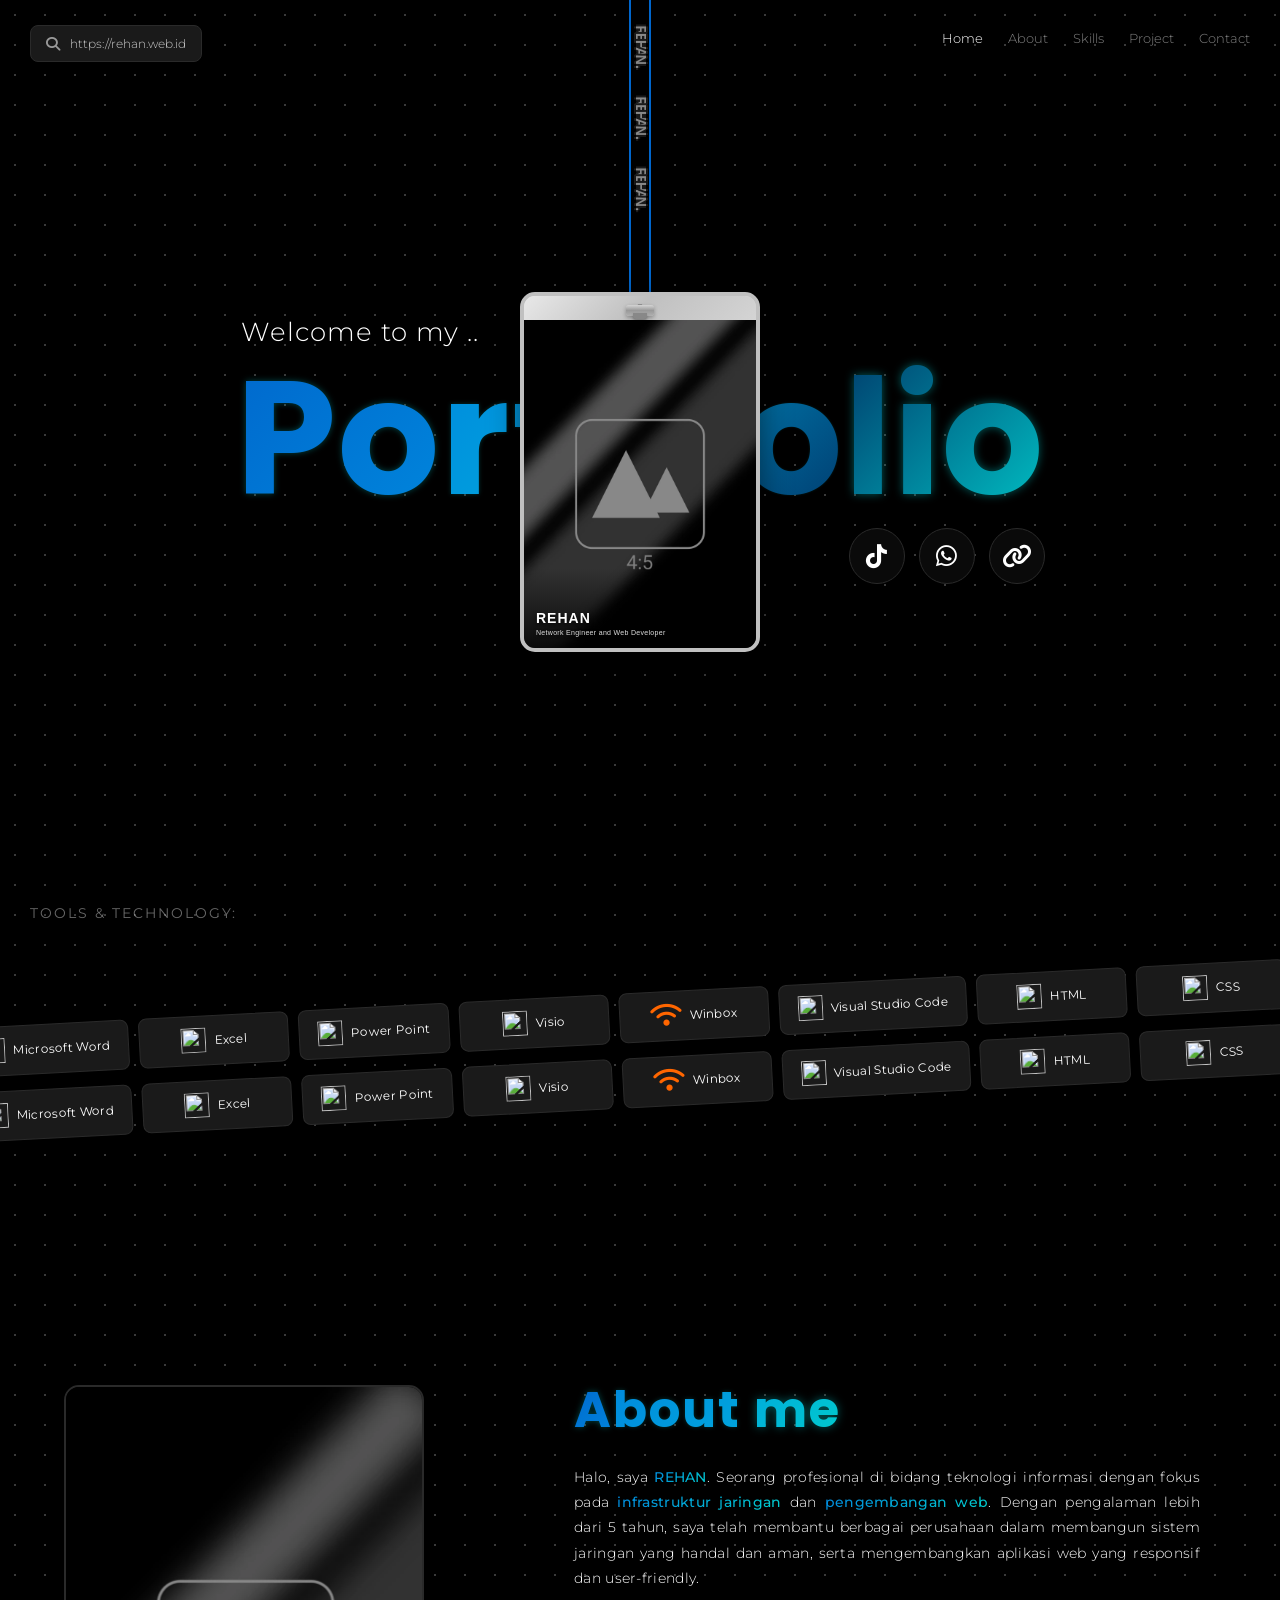
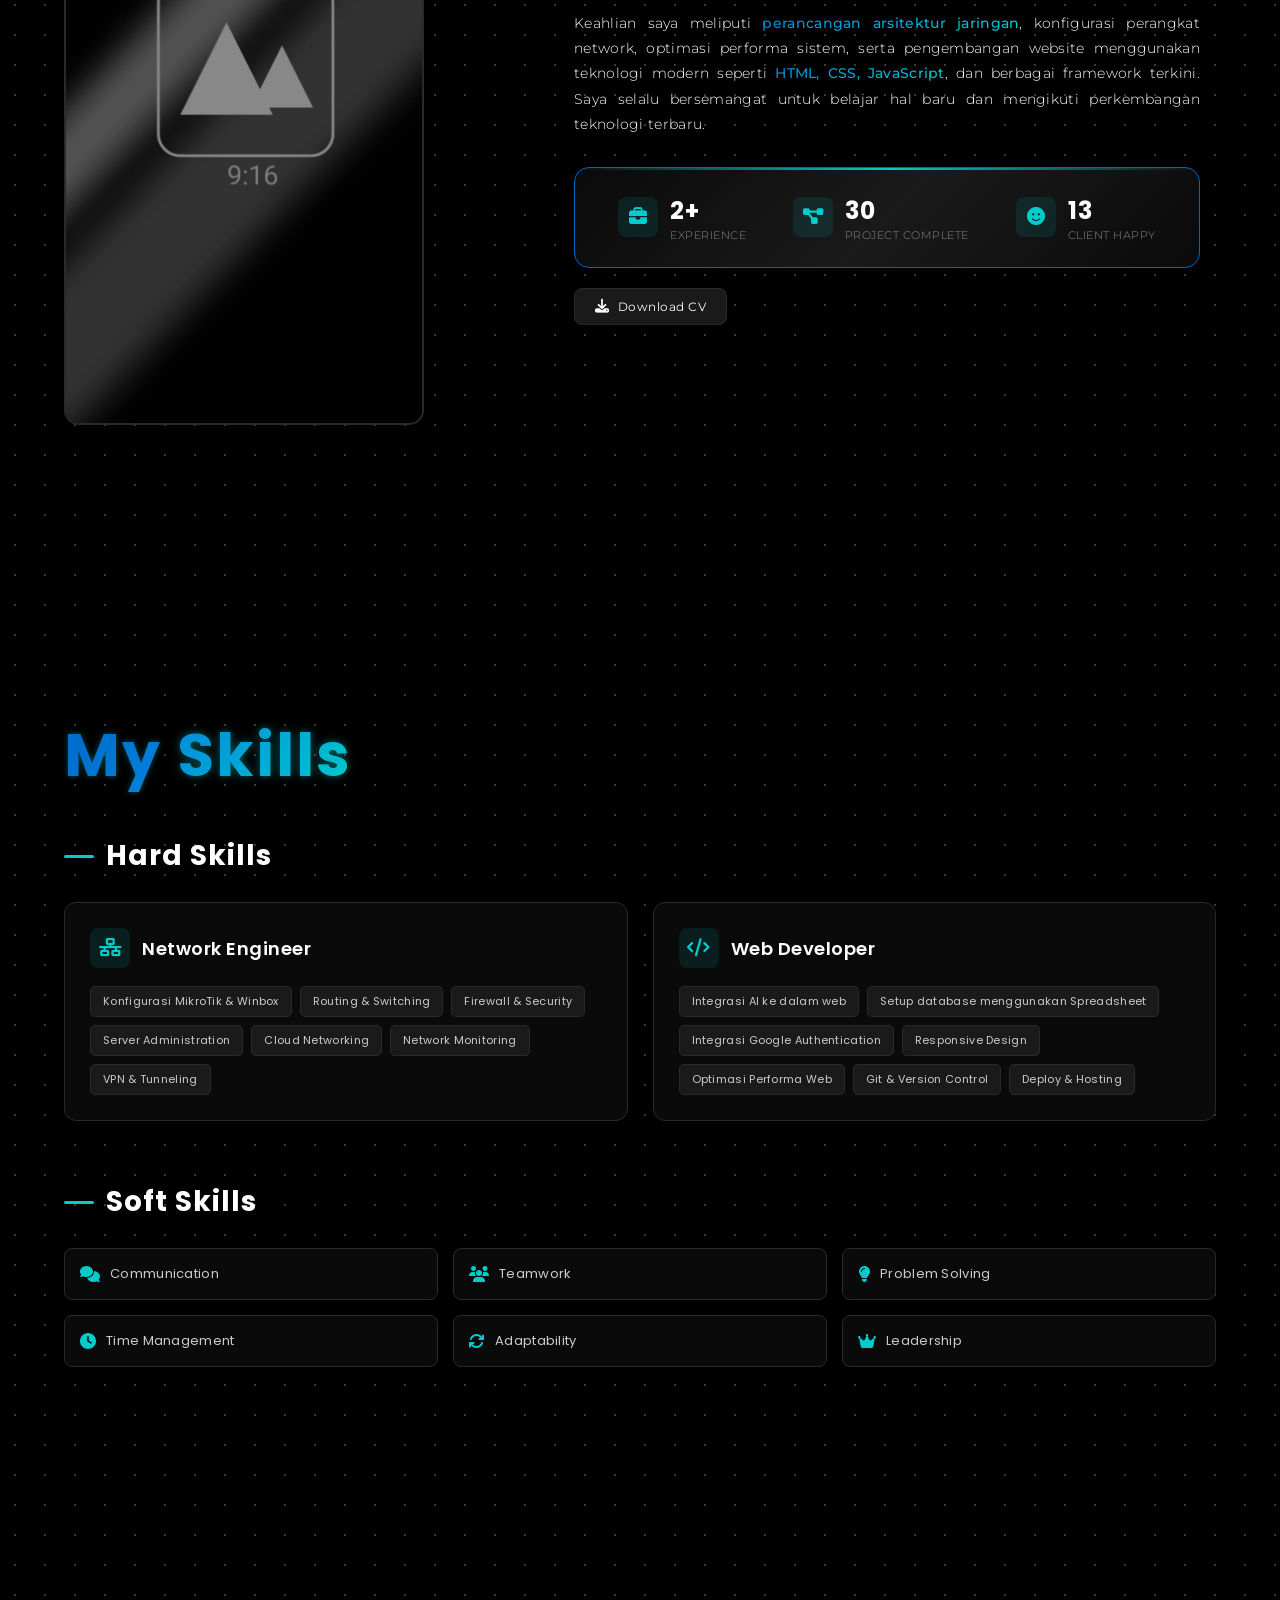
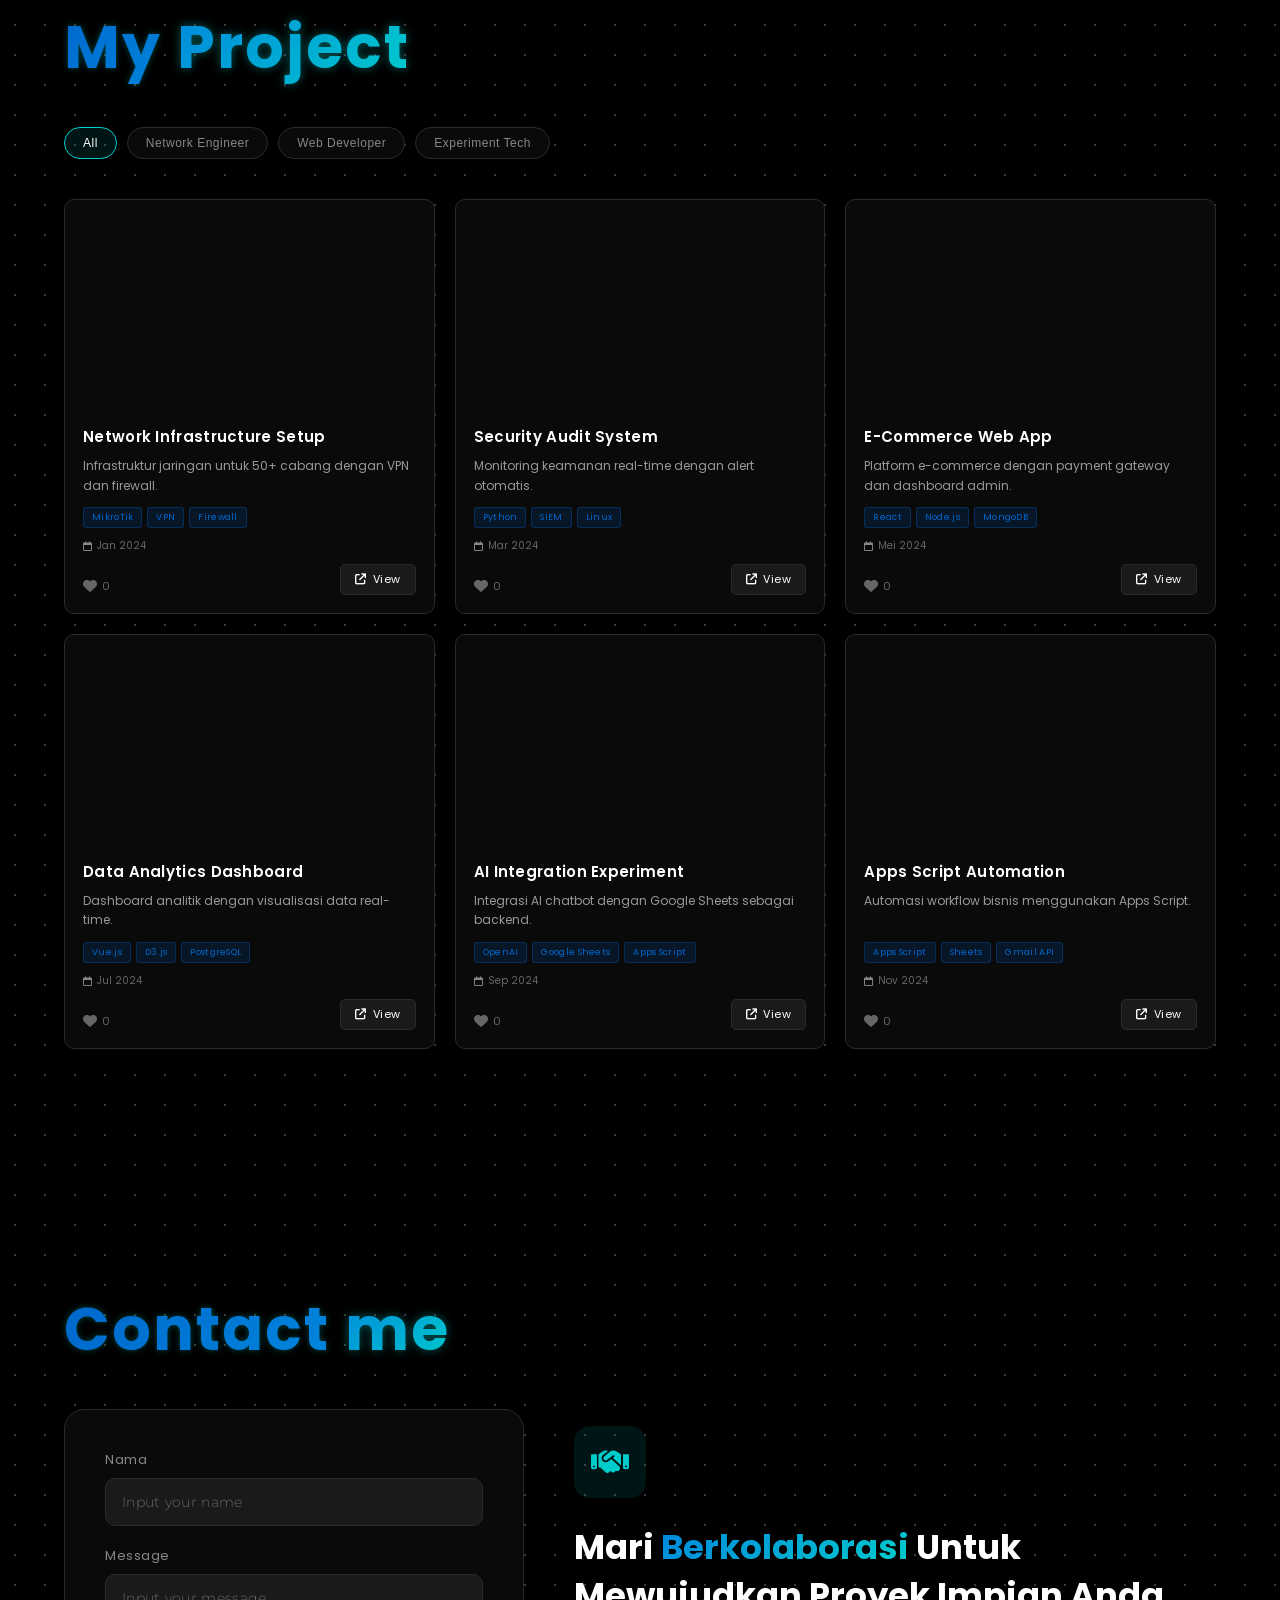
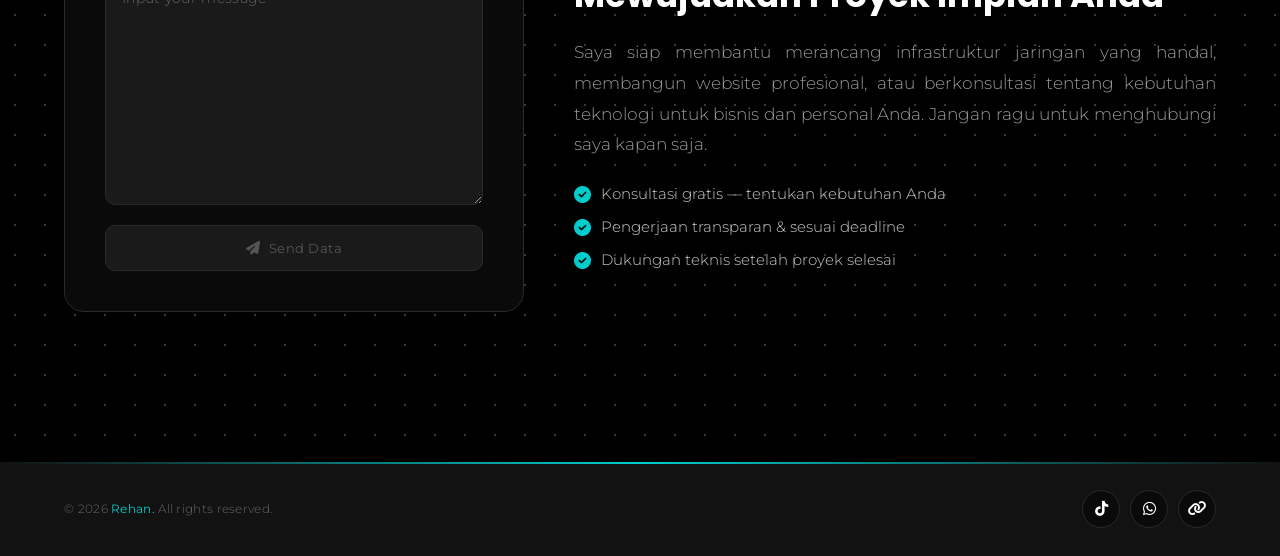
==== commit 27dad4c9: "Add files via upload" ====
--- a/index.html
+++ b/index.html
@@ -3,356 +3,382 @@
 <head>
     <meta charset="UTF-8">
     <meta name="viewport" content="width=device-width, initial-scale=1.0">
-    <title>Portfolio</title>
-    
-    <!-- ===== GOOGLE FONTS ===== -->
-    <link href="https://fonts.googleapis.com/css2?family=Poppins:wght@300;400;500;600;700&display=swap" rel="stylesheet">
-    
-    <!-- ===== FONT AWESOME ICONS ===== -->
+    <meta name="description" content="Portofolio Rehan — Network Engineer & Web Developer">
+    <title>Portofolio</title>
+
+    <!-- Font & Icon -->
+    <link rel="preconnect" href="https://fonts.googleapis.com">
+    <link rel="preconnect" href="https://fonts.gstatic.com" crossorigin>
+    <link href="https://fonts.googleapis.com/css2?family=Montserrat:wght@300;700&family=Poppins:wght@700&display=swap" rel="stylesheet">
     <link rel="stylesheet" href="https://cdnjs.cloudflare.com/ajax/libs/font-awesome/6.5.1/css/all.min.css">
-    
-    <!-- ===== MAIN STYLESHEET ===== -->
+
+    <!-- Stylesheet -->
     <link rel="stylesheet" href="style.css">
 </head>
-<body oncontextmenu="return false" onkeydown="if(event.keyCode==123||(event.ctrlKey&&event.shiftKey&&event.keyCode==73)||(event.ctrlKey&&event.keyCode==85)||(event.ctrlKey&&event.keyCode==83)){return false}">
-
-    <!-- ============================================ -->
-    <!-- SPLASH SCREEN -->
-    <!-- ============================================ -->
-    <div class="splash-screen" id="splashScreen">
-        <!-- Partikel dekoratif -->
-        <div class="splash-particles" id="particles"></div>
-
-        <!-- Logo dengan lingkaran animasi -->
-        <div class="splash-logo">
-            <div class="splash-circle outer"></div>
-            <div class="splash-circle middle"></div>
-            <div class="splash-circle inner"></div>
-            <span class="logo-text">
-                <span class="porto">Porto</span><span class="folio">folio.</span>
-            </span>
-        </div>
-
-        <!-- Loading bar -->
-        <div class="splash-loader">
-            <div class="splash-loader-bar"></div>
-        </div>
-
-        <!-- Subtitle -->
-        <p class="splash-subtitle" id="splash-role">Network Engineer & Web Developer</p>
-    </div>
-
-    <!-- ============================================ -->
-    <!-- CUSTOM CURSOR (Desktop Only) -->
-    <!-- ============================================ -->
-    <div class="cursor" id="cursor"></div>
-    <div class="cursor-dot" id="cursorDot"></div>
-    <div class="cursor-glow" id="cursorGlow"></div>
-    
-    <!-- ============================================ -->
-    <!-- BOTTOM BLUR EFFECT -->
-    <!-- ============================================ -->
-    <div class="bottom-blur"></div>
-
-    <!-- ============================================ -->
-    <!-- MOBILE SIDEBAR OVERLAY -->
-    <!-- ============================================ -->
-    <div class="sidebar-overlay" id="sidebarOverlay"></div>
-    
-    <!-- ============================================ -->
-    <!-- MOBILE SIDEBAR -->
-    <!-- ============================================ -->
-    <div class="sidebar" id="sidebar">
-        <button class="close-btn" id="closeSidebar"><i class="fa-solid fa-xmark"></i></button>
-        <ul>
-            <li><a href="#home" class="active" data-section="home">Home</a></li>
-            <li><a href="#about" data-section="about">About Me</a></li>
-            <li><a href="#skills" data-section="skills">Skills</a></li>
-            <li><a href="#project" data-section="project">Project</a></li>
-            <li><a href="#experience" data-section="experience">Experience</a></li>
-            <li><a href="#contact" data-section="contact">Contact</a></li>
-        </ul>
-    </div>
-
-    <!-- ============================================ -->
-    <!-- HEADER / NAVBAR -->
-    <!-- ============================================ -->
-    <header>
-        <span class="logo"><span class="porto">Porto</span><span class="folio">folio.</span></span>
-        <nav>
-            <ul>
-                <li><a href="#home" class="active nav-link" data-section="home">Home</a></li>
-                <li><a href="#about" class="nav-link" data-section="about">About Me</a></li>
-                <li><a href="#skills" class="nav-link" data-section="skills">Skills</a></li>
-                <li><a href="#project" class="nav-link" data-section="project">Project</a></li>
-                <li><a href="#experience" class="nav-link" data-section="experience">Experience</a></li>
-            </ul>
-            <a href="#contact" class="btn"><i class="fa-solid fa-paper-plane"></i> Contact Me</a>
-        </nav>
-        <button class="hamburger" id="hamburgerBtn"><i class="fa-solid fa-bars"></i></button>
-    </header>
-
-    <!-- ============================================ -->
-    <!-- HERO SECTION -->
-    <!-- ============================================ -->
-    <section class="hero" id="home">
-        <div class="hero-content">
-            <p class="welcome" id="hero-welcome">Welcome ...</p>
-            <p class="greeting">Hello I'm <span class="name" id="hero-name">REHAN</span></p>
-            <p class="role">A <span class="typed-text" id="typed"></span></p>
-            <p class="description" id="hero-desc">Network engineer berpengalaman dalam membangun dan mengelola infrastruktur jaringan yang handal dan aman.</p>
-            <div class="cta-group">
-                <a href="#project" class="cta-btn"><i class="fa-solid fa-eye"></i> See Project</a>
-                <a href="#" download class="cta-btn-outline" id="btn-cv"><i class="fa-solid fa-download"></i> Download CV</a>
-            </div>
-        </div>
-        <div class="hero-image" id="hero-image"></div>
-        
-        <!-- Tools & Technologies Marquee -->
-        <div class="sponsor-section">
-            <p class="sponsor-title">Tools & Technologies</p>
-            <div class="sponsor-track" id="tools-track"></div>
-        </div>
-    </section>
-
-    <!-- ============================================ -->
-    <!-- ABOUT SECTION -->
-    <!-- ============================================ -->
-    <section class="about-section" id="about">
-        <div class="about-container">
-            <div class="about-image">
-                <div class="about-image-wrapper" id="about-image"></div>
-            </div>
-            <div class="about-content">
-                <p class="about-welcome" id="about-welcome">About me ...</p>
-                <h2 id="about-title">Membangun <span class="highlight">Infrastruktur</span> Jaringan Yang Handal</h2>
-                <p class="about-subtitle" id="about-subtitle">Network Engineer & Web Developer</p>
-                <p class="about-description" id="about-desc">Saya seorang Network Engineer dengan passion di bidang infrastruktur jaringan dan web development. Berpengalaman dalam merancang, mengimplementasikan, dan mengelola solusi jaringan yang aman, efisien, dan scalable untuk kebutuhan bisnis modern.</p>
-                
-                <!-- Stats -->
-                <div class="about-stats" id="about-stats"></div>
-
-                <!-- FAQ Accordion -->
-                <div class="about-faq">
-                    <div class="faq-item active">
-                        <div class="faq-header">
-                            <span class="faq-question">Apa yang membuat saya tertarik menjadi Network Engineer?</span>
-                            <button class="plus-btn">−</button>
-                        </div>
-                        <div class="faq-answer">Saya selalu tertarik dengan cara perangkat saling terhubung dan berkomunikasi. Dunia jaringan itu dinamis dan penuh tantangan, itulah yang membuat saya terus bersemangat mendalaminya hingga sekarang.</div>
-                    </div>
-                    <div class="faq-item">
-                        <div class="faq-header">
-                            <span class="faq-question">Bagaimana saya menangani troubleshooting jaringan yang kompleks?</span>
-                            <button class="plus-btn">+</button>
-                        </div>
-                        <div class="faq-answer">Langkah pertama yang saya lakukan adalah memeriksa monitoring jaringan. Jika dari hasil monitoring tidak ditemukan masalah, maka kemungkinan kendala berada di bagian lain. Saya akan melanjutkan pengecekan secara sistematis hingga menemukan sumber masalahnya.</div>
-                    </div>
-                    <div class="faq-item">
-                        <div class="faq-header">
-                            <span class="faq-question">Tools apa yang biasa saya gunakan untuk monitoring jaringan?</span>
-                            <button class="plus-btn">+</button>
-                        </div>
-                        <div class="faq-answer">Saya biasa menggunakan tools seperti Wireshark untuk analisis paket data, PRTG Network Monitor untuk monitoring real-time, dan Nagios untuk alert system. Selain itu saya juga familiar dengan Command Line Interface (CLI) untuk troubleshooting langsung di perangkat jaringan.</div>
-                    </div>
-                    <div class="faq-item">
-                        <div class="faq-header">
-                            <span class="faq-question">Bagaimana pengalaman saya bekerja dalam tim IT?</span>
-                            <button class="plus-btn">+</button>
-                        </div>
-                        <div class="faq-answer">Saya sangat menikmati bekerja dalam tim. Dengan kolaborasi, kami bisa saling bertukar pendapat dan berbagi solusi, sehingga pekerjaan terasa lebih ringan dan hasilnya pun lebih optimal.</div>
-                    </div>
-                    <div class="faq-item">
-                        <div class="faq-header">
-                            <span class="faq-question">Apa proyek jaringan paling menantang yang pernah saya tangani?</span>
-                            <button class="plus-btn">+</button>
-                        </div>
-                        <div class="faq-answer">Proyek paling menantang adalah saat melakukan upgrade jaringan sekolah. Contohnya, sebuah ruangan yang awalnya hanya perpustakaan dengan satu komputer pengawas, tiba-tiba diubah menjadi lab komputer. Sebagai teknisi, saya harus mendesain ulang dan mengoptimalkan infrastruktur jaringan di lokasi baru tersebut agar tetap aman dan efisien.</div>
-                    </div>
-                    <div class="faq-item">
-                        <div class="faq-header">
-                            <span class="faq-question">Bagaimana saya terus mengupdate skill di bidang IT?</span>
-                            <button class="plus-btn">+</button>
-                        </div>
-                        <div class="faq-answer">Saya mengupdate skill setiap hari dengan cara yang sederhana namun konsisten. Biasanya saya memulai percakapan dengan AI dan bertanya, "Apa kabar terbaru di bidang IT untuk hari ini?" Dari situ saya mendapat informasi terkini seputar perkembangan jaringan dan teknologi. Cara ini membantu saya tetap up-to-date tanpa tertinggal perubahan yang terjadi secara berkala.</div>
-                    </div>
-                    <div class="faq-item">
-                        <div class="faq-header">
-                            <span class="faq-question">Apa target karir saya 5 tahun ke depan?</span>
-                            <button class="plus-btn">+</button>
-                        </div>
-                        <div class="faq-answer">Dalam 5 tahun ke depan, saya ingin mendalami lebih jauh bidang keamanan dan optimasi jaringan. Selain itu, saya juga memiliki rencana untuk membangun platform website di mana pengguna dapat menyewa server yang saya kelola sendiri.</div>
-                    </div>
-                    <div class="faq-item">
-                        <div class="faq-header">
-                            <span class="faq-question">Dari mana saya belajar web development?</span>
-                            <button class="plus-btn">+</button>
-                        </div>
-                        <div class="faq-answer">Saya belajar secara otodidak melalui platform online dan dokumentasi resmi. Saya juga aktif bereksperimen dengan proyek kecil untuk memahami konsep secara langsung.</div>
-                    </div>
-                    <div class="faq-item">
-                        <div class="faq-header">
-                            <span class="faq-question">Tools apa yang saya gunakan untuk web development?</span>
-                            <button class="plus-btn">+</button>
-                        </div>
-                        <div class="faq-answer">Saya menggunakan Visual Studio Code sebagai code editor, Git & GitHub untuk version control, serta teknologi seperti HTML, CSS, JavaScript, dan framework modern untuk membangun website.</div>
-                    </div>
-                    <div class="faq-item">
-                        <div class="faq-header">
-                            <span class="faq-question">Apa jenis website yang ingin saya bangun ke depannya?</span>
-                            <button class="plus-btn">+</button>
-                        </div>
-                        <div class="faq-answer">Saya ingin membangun platform penyewaan server berbasis web, di mana pengguna dapat memilih spesifikasi server, mengatur konfigurasi, dan melakukan pembayaran langsung melalui website tersebut.</div>
-                    </div>
-                </div>
-            </div>
-        </div>
-    </section>
-
-    <!-- ============================================ -->
-    <!-- SKILLS SECTION -->
-    <!-- ============================================ -->
-    <section class="skills-section" id="skills">
-        <div class="skills-container">
-            <p class="skills-welcome">Skills ...</p>
-            <h2>Keahlian <span class="highlight">Teknis</span> & Profesional</h2>
-            <div class="skills-grid">
-                <!-- Hard Skills -->
-                <div class="skills-column">
-                    <h3><i class="fa-solid fa-microchip"></i> Hard Skills</h3>
-                    <div class="hard-skills-box" id="hard-skills-box"></div>
-                </div>
-                <!-- Soft Skills -->
-                <div class="skills-column">
-                    <h3><i class="fa-solid fa-heart"></i> Soft Skills</h3>
-                    <div class="soft-skills-tags" id="soft-tags"></div>
-                    <!-- Pacman Game Canvas -->
-                    <div class="pacman-game-container">
-                        <canvas id="pacmanCanvas" width="500" height="280"></canvas>
-                    </div>
-                </div>
-            </div>
-        </div>
-    </section>
-
-    <!-- ============================================ -->
-    <!-- PROJECT SECTION -->
-    <!-- ============================================ -->
-    <section class="project-section" id="project">
-        <div class="project-container">
-            <div class="project-header">
-                <p class="project-welcome">Project ...</p>
-                <h2>Hasil <span class="highlight">Karya</span> & Portfolio</h2>
-            </div>
-            <!-- Filter Tabs -->
-            <div class="project-tabs" id="projectTabs"></div>
-            <!-- Project Cards Grid -->
-            <div class="project-grid" id="projectGrid"></div>
-            <p class="projects-empty" id="projects-empty" hidden>Belum ada proyek. Atur lewat panel admin.</p>
-        </div>
-    </section>
-
-    <!-- ============================================ -->
-    <!-- EXPERIENCE SECTION -->
-    <!-- ============================================ -->
-    <section class="experience-section" id="experience">
-        <div class="experience-container">
-            <div class="experience-header">
-                <p class="experience-welcome">Experience ...</p>
-                <h2>Perjalanan <span class="highlight">Belajar</span> & Berkarya</h2>
-            </div>
-            <div class="exp-grid" id="expGrid"></div>
-        </div>
-    </section>
-
-    <!-- ============================================ -->
-    <!-- CONTACT SECTION -->
-    <!-- ============================================ -->
-    <section class="contact-section" id="contact">
-        <div class="contact-container">
-            <div class="contact-left">
-                <div class="contact-header">
-                    <p class="contact-welcome">Contact ...</p>
-                    <h2>Hubungi <span class="highlight">Saya</span></h2>
-                </div>
-                <div class="contact-box">
-                    <form class="contact-form" id="contactForm">
-                        <div class="form-group">
-                            <label class="form-label">Nama</label>
-                            <input type="text" class="form-input" id="form-name" placeholder="Input your name" required>
-                        </div>
-                        <div class="form-group">
-                            <label class="form-label">Message</label>
-                            <textarea class="form-textarea" id="form-message" placeholder="Input your message" required></textarea>
-                        </div>
-                        <div class="form-group">
-                            <label class="form-label">Number</label>
-                            <input type="tel" class="form-input" id="form-number" placeholder="+62 000-0000-0000" required>
-                        </div>
-                        <button type="submit" class="form-submit">Send Data</button>
-                        <div class="form-status" id="form-status" hidden></div>
-                    </form>
-                </div>
-            </div>
-            <div class="contact-right">
-                <div class="cta-message">
-                    <div class="cta-icon"><i class="fa-solid fa-handshake"></i></div>
-                    <h3 id="cta-title">Mari <span class="highlight">Berkolaborasi</span> Untuk Mewujudkan Proyek Impian Anda</h3>
-                    <p id="cta-desc">Saya siap membantu merancang infrastruktur jaringan yang handal, membangun website profesional, atau berkonsultasi tentang kebutuhan teknologi untuk bisnis dan personal Anda. Jangan ragu untuk menghubungi saya kapan saja.</p>
-                    <div class="cta-list" id="cta-list"></div>
-                    <div class="cs-note" id="cta-note">Atau Anda juga bisa <span class="highlight-text">tanya-tanya dulu secara bebas</span> melalui CS kami dengan menekan tombol yang berada di <span class="highlight-text">kanan bawah</span>.</div>
-                </div>
-            </div>
-        </div>
-    </section>
-
-    <!-- ============================================ -->
-    <!-- FOOTER -->
-    <!-- ============================================ -->
-    <footer class="footer">
-        <div class="footer-grid">
-            <div class="footer-col footer-brand">
-                <div class="footer-logo"><span class="porto">Porto</span><span class="folio">folio.</span></div>
-                <p>Terima kasih telah menjelajahi portofolio saya. Saya berkomitmen untuk terus belajar, berkembang, dan memberikan solusi terbaik di bidang jaringan dan web development.</p>
-            </div>
-            <div class="footer-col">
-                <h4>Tautan Cepat</h4>
-                <ul class="footer-links">
-                    <li><a href="#home"><i class="fa-solid fa-chevron-right"></i> Home</a></li>
-                    <li><a href="#about"><i class="fa-solid fa-chevron-right"></i> About Me</a></li>
-                    <li><a href="#skills"><i class="fa-solid fa-chevron-right"></i> Skills</a></li>
-                    <li><a href="#project"><i class="fa-solid fa-chevron-right"></i> Project</a></li>
-                    <li><a href="#experience"><i class="fa-solid fa-chevron-right"></i> Experience</a></li>
-                    <li><a href="#contact"><i class="fa-solid fa-chevron-right"></i> Contact</a></li>
+<body>
+
+    <!-- ===================== URL BAR & NAVBAR ===================== -->
+    <div class="url-bar" id="urlBar">
+        <i class="fa-solid fa-magnifying-glass"></i>
+        <span>https://rehan.web.id</span>
+    </div>
+
+    <nav class="navbar" id="navbar">
+        <a href="#home" class="nav-link" data-section="home">Home</a>
+        <a href="#about" class="nav-link" data-section="about">About</a>
+        <a href="#skills" class="nav-link" data-section="skills">Skills</a>
+        <a href="#project" class="nav-link" data-section="project">Project</a>
+        <a href="#contact" class="nav-link" data-section="contact">Contact</a>
+    </nav>
+
+    <!-- ===================== HERO ===================== -->
+    <div class="home-section" id="homeSection">
+        <canvas id="taliCanvas"></canvas>
+
+        <div class="container">
+            <div class="welcome-text">Welcome to my ..</div>
+
+            <div class="teks-portofolio">
+                <span class="part-po text-gradient">Po</span><span class="part-rt text-gradient">rt</span><span class="part-ofo text-gradient">ofo</span><span class="part-lio text-gradient">lio</span>
+            </div>
+
+            <div class="sosmed-container">
+                <a href="#" class="tombol-sosmed"><i class="fa-brands fa-tiktok"></i></a>
+                <a href="#" class="tombol-sosmed"><i class="fa-brands fa-whatsapp"></i></a>
+                <a href="#" class="tombol-sosmed"><i class="fa-solid fa-link"></i></a>
+            </div>
+        </div>
+
+        <div class="kartu-id" id="kartuId">
+            <div class="area-lubang">
+                <div class="lubang"></div>
+            </div>
+            <div class="foto">
+                <div class="nama">REHAN</div>
+                <div class="jabatan">Network Engineer and Web Developer</div>
+            </div>
+            <div class="clip"></div>
+        </div>
+    </div>
+
+    <!-- ===================== TOOLS MARQUEE ===================== -->
+    <div class="tools-label">
+        <span>TOOLS &amp; TECHNOLOGY:</span>
+    </div>
+
+    <div class="sponsor-section" id="sponsorSection">
+        <div class="sponsor-row sponsor-row-1">
+            <div class="sponsor-item"><img src="https://img.icons8.com/color/48/microsoft-word-2019.png" alt=""><span>Microsoft Word</span></div>
+            <div class="sponsor-item"><img src="https://img.icons8.com/color/48/microsoft-excel-2019.png" alt=""><span>Excel</span></div>
+            <div class="sponsor-item"><img src="https://img.icons8.com/color/48/microsoft-powerpoint-2019.png" alt=""><span>Power Point</span></div>
+            <div class="sponsor-item"><img src="https://img.icons8.com/color/48/microsoft-visio-2019.png" alt=""><span>Visio</span></div>
+            <div class="sponsor-item"><i class="fa-solid fa-wifi" style="color:#FF6600;font-size:25px;"></i><span>Winbox</span></div>
+            <div class="sponsor-item"><img src="https://img.icons8.com/color/48/visual-studio-code-2019.png" alt=""><span>Visual Studio Code</span></div>
+            <div class="sponsor-item"><img src="https://img.icons8.com/color/48/html-5.png" alt=""><span>HTML</span></div>
+            <div class="sponsor-item"><img src="https://img.icons8.com/color/48/css3.png" alt=""><span>CSS</span></div>
+            <div class="sponsor-item"><img src="https://img.icons8.com/color/48/javascript.png" alt=""><span>JavaScript</span></div>
+            <div class="sponsor-item"><img src="https://img.icons8.com/color/48/github.png" alt=""><span>Github</span></div>
+            <div class="sponsor-item"><img src="https://img.icons8.com/color/48/google-sheets.png" alt=""><span>Spreadsheet</span></div>
+            <div class="sponsor-item"><i class="fa-solid fa-file-code" style="color:#4285F4;font-size:25px;"></i><span>App Script</span></div>
+
+            <div class="sponsor-item"><img src="https://img.icons8.com/color/48/microsoft-word-2019.png" alt=""><span>Microsoft Word</span></div>
+            <div class="sponsor-item"><img src="https://img.icons8.com/color/48/microsoft-excel-2019.png" alt=""><span>Excel</span></div>
+            <div class="sponsor-item"><img src="https://img.icons8.com/color/48/microsoft-powerpoint-2019.png" alt=""><span>Power Point</span></div>
+            <div class="sponsor-item"><img src="https://img.icons8.com/color/48/microsoft-visio-2019.png" alt=""><span>Visio</span></div>
+            <div class="sponsor-item"><i class="fa-solid fa-wifi" style="color:#FF6600;font-size:25px;"></i><span>Winbox</span></div>
+            <div class="sponsor-item"><img src="https://img.icons8.com/color/48/visual-studio-code-2019.png" alt=""><span>Visual Studio Code</span></div>
+            <div class="sponsor-item"><img src="https://img.icons8.com/color/48/html-5.png" alt=""><span>HTML</span></div>
+            <div class="sponsor-item"><img src="https://img.icons8.com/color/48/css3.png" alt=""><span>CSS</span></div>
+            <div class="sponsor-item"><img src="https://img.icons8.com/color/48/javascript.png" alt=""><span>JavaScript</span></div>
+            <div class="sponsor-item"><img src="https://img.icons8.com/color/48/github.png" alt=""><span>Github</span></div>
+            <div class="sponsor-item"><img src="https://img.icons8.com/color/48/google-sheets.png" alt=""><span>Spreadsheet</span></div>
+            <div class="sponsor-item"><i class="fa-solid fa-file-code" style="color:#4285F4;font-size:25px;"></i><span>App Script</span></div>
+        </div>
+
+        <div class="sponsor-row sponsor-row-2">
+            <div class="sponsor-item"><img src="https://img.icons8.com/color/48/microsoft-word-2019.png" alt=""><span>Microsoft Word</span></div>
+            <div class="sponsor-item"><img src="https://img.icons8.com/color/48/microsoft-excel-2019.png" alt=""><span>Excel</span></div>
+            <div class="sponsor-item"><img src="https://img.icons8.com/color/48/microsoft-powerpoint-2019.png" alt=""><span>Power Point</span></div>
+            <div class="sponsor-item"><img src="https://img.icons8.com/color/48/microsoft-visio-2019.png" alt=""><span>Visio</span></div>
+            <div class="sponsor-item"><i class="fa-solid fa-wifi" style="color:#FF6600;font-size:25px;"></i><span>Winbox</span></div>
+            <div class="sponsor-item"><img src="https://img.icons8.com/color/48/visual-studio-code-2019.png" alt=""><span>Visual Studio Code</span></div>
+            <div class="sponsor-item"><img src="https://img.icons8.com/color/48/html-5.png" alt=""><span>HTML</span></div>
+            <div class="sponsor-item"><img src="https://img.icons8.com/color/48/css3.png" alt=""><span>CSS</span></div>
+            <div class="sponsor-item"><img src="https://img.icons8.com/color/48/javascript.png" alt=""><span>JavaScript</span></div>
+            <div class="sponsor-item"><img src="https://img.icons8.com/color/48/github.png" alt=""><span>Github</span></div>
+            <div class="sponsor-item"><img src="https://img.icons8.com/color/48/google-sheets.png" alt=""><span>Spreadsheet</span></div>
+            <div class="sponsor-item"><i class="fa-solid fa-file-code" style="color:#4285F4;font-size:25px;"></i><span>App Script</span></div>
+
+            <div class="sponsor-item"><img src="https://img.icons8.com/color/48/microsoft-word-2019.png" alt=""><span>Microsoft Word</span></div>
+            <div class="sponsor-item"><img src="https://img.icons8.com/color/48/microsoft-excel-2019.png" alt=""><span>Excel</span></div>
+            <div class="sponsor-item"><img src="https://img.icons8.com/color/48/microsoft-powerpoint-2019.png" alt=""><span>Power Point</span></div>
+            <div class="sponsor-item"><img src="https://img.icons8.com/color/48/microsoft-visio-2019.png" alt=""><span>Visio</span></div>
+            <div class="sponsor-item"><i class="fa-solid fa-wifi" style="color:#FF6600;font-size:25px;"></i><span>Winbox</span></div>
+            <div class="sponsor-item"><img src="https://img.icons8.com/color/48/visual-studio-code-2019.png" alt=""><span>Visual Studio Code</span></div>
+            <div class="sponsor-item"><img src="https://img.icons8.com/color/48/html-5.png" alt=""><span>HTML</span></div>
+            <div class="sponsor-item"><img src="https://img.icons8.com/color/48/css3.png" alt=""><span>CSS</span></div>
+            <div class="sponsor-item"><img src="https://img.icons8.com/color/48/javascript.png" alt=""><span>JavaScript</span></div>
+            <div class="sponsor-item"><img src="https://img.icons8.com/color/48/github.png" alt=""><span>Github</span></div>
+            <div class="sponsor-item"><img src="https://img.icons8.com/color/48/google-sheets.png" alt=""><span>Spreadsheet</span></div>
+            <div class="sponsor-item"><i class="fa-solid fa-file-code" style="color:#4285F4;font-size:25px;"></i><span>App Script</span></div>
+        </div>
+    </div>
+
+    <!-- ===================== ABOUT ===================== -->
+    <div class="about-section" id="aboutSection">
+        <div class="about-image aos-init" data-aos="fade-right">
+            <img src="image/about.webp" alt="">
+        </div>
+
+        <div class="about-content">
+            <div class="about-text aos-init" data-aos="fade-up">
+                <span class="about-part-a text-gradient">A</span><span class="about-part-bout text-gradient">bout </span><span class="about-part-me text-gradient">me</span>
+            </div>
+
+            <div class="about-paragraphs aos-init" data-aos="fade-up" data-aos-delay="100">
+                <p class="about-paragraph">Halo, saya <span class="about-highlight text-gradient">REHAN</span>. Seorang profesional di bidang teknologi informasi dengan fokus pada <span class="about-highlight text-gradient">infrastruktur jaringan</span> dan <span class="about-highlight text-gradient">pengembangan web</span>. Dengan pengalaman lebih dari 5 tahun, saya telah membantu berbagai perusahaan dalam membangun sistem jaringan yang handal dan aman, serta mengembangkan aplikasi web yang responsif dan user-friendly.</p>
+                <p class="about-paragraph">Keahlian saya meliputi <span class="about-highlight text-gradient">perancangan arsitektur jaringan</span>, konfigurasi perangkat network, optimasi performa sistem, serta pengembangan website menggunakan teknologi modern seperti <span class="about-highlight text-gradient">HTML, CSS, JavaScript</span>, dan berbagai framework terkini. Saya selalu bersemangat untuk belajar hal baru dan mengikuti perkembangan teknologi terbaru.</p>
+            </div>
+
+            <div class="stats-container aos-init" data-aos="zoom-in">
+                <div class="stat-item">
+                    <div class="stat-icon"><i class="fa-solid fa-briefcase"></i></div>
+                    <div class="stat-info">
+                        <div class="stat-number">2+</div>
+                        <div class="stat-label">Experience</div>
+                    </div>
+                </div>
+                <div class="stat-item">
+                    <div class="stat-icon"><i class="fa-solid fa-diagram-project"></i></div>
+                    <div class="stat-info">
+                        <div class="stat-number">30</div>
+                        <div class="stat-label">Project Complete</div>
+                    </div>
+                </div>
+                <div class="stat-item">
+                    <div class="stat-icon"><i class="fa-solid fa-face-smile"></i></div>
+                    <div class="stat-info">
+                        <div class="stat-number">13</div>
+                        <div class="stat-label">Client Happy</div>
+                    </div>
+                </div>
+            </div>
+
+            <div class="download-cv-container aos-init" data-aos="fade-up">
+                <a href="#" class="download-cv-btn">
+                    <i class="fa-solid fa-download"></i>
+                    <span>Download CV</span>
+                </a>
+            </div>
+        </div>
+    </div>
+
+    <!-- ===================== SKILLS ===================== -->
+    <div class="skills-section" id="skillsSection">
+        <div class="skills-title aos-init" data-aos="fade-up">
+            <span class="skills-part-my text-gradient">My </span><span class="skills-part-skills text-gradient">Skills</span>
+        </div>
+
+        <div class="skills-category-label aos-init" data-aos="fade-up">Hard Skills</div>
+
+        <div class="skills-grid-2col">
+            <div class="skill-box aos-init" data-aos="fade-right">
+                <div class="skill-box-header">
+                    <div class="skill-box-icon"><i class="fa-solid fa-network-wired"></i></div>
+                    <div class="skill-box-title">Network Engineer</div>
+                </div>
+                <div class="skill-tags">
+                    <div class="skill-tag">Konfigurasi MikroTik & Winbox</div>
+                    <div class="skill-tag">Routing & Switching</div>
+                    <div class="skill-tag">Firewall & Security</div>
+                    <div class="skill-tag">Server Administration</div>
+                    <div class="skill-tag">Cloud Networking</div>
+                    <div class="skill-tag">Network Monitoring</div>
+                    <div class="skill-tag">VPN & Tunneling</div>
+                </div>
+            </div>
+
+            <div class="skill-box aos-init" data-aos="fade-left">
+                <div class="skill-box-header">
+                    <div class="skill-box-icon"><i class="fa-solid fa-code"></i></div>
+                    <div class="skill-box-title">Web Developer</div>
+                </div>
+                <div class="skill-tags">
+                    <div class="skill-tag">Integrasi AI ke dalam web</div>
+                    <div class="skill-tag">Setup database menggunakan Spreadsheet</div>
+                    <div class="skill-tag">Integrasi Google Authentication</div>
+                    <div class="skill-tag">Responsive Design</div>
+                    <div class="skill-tag">Optimasi Performa Web</div>
+                    <div class="skill-tag">Git & Version Control</div>
+                    <div class="skill-tag">Deploy & Hosting</div>
+                </div>
+            </div>
+        </div>
+
+        <div class="skills-category-label aos-init" data-aos="fade-up">Soft Skills</div>
+
+        <div class="softskills-grid">
+            <div class="softskill-item aos-init" data-aos="zoom-in"><i class="fa-solid fa-comments"></i><span>Communication</span></div>
+            <div class="softskill-item aos-init" data-aos="zoom-in" data-aos-delay="50"><i class="fa-solid fa-users"></i><span>Teamwork</span></div>
+            <div class="softskill-item aos-init" data-aos="zoom-in" data-aos-delay="100"><i class="fa-solid fa-lightbulb"></i><span>Problem Solving</span></div>
+            <div class="softskill-item aos-init" data-aos="zoom-in" data-aos-delay="150"><i class="fa-solid fa-clock"></i><span>Time Management</span></div>
+            <div class="softskill-item aos-init" data-aos="zoom-in" data-aos-delay="200"><i class="fa-solid fa-arrows-rotate"></i><span>Adaptability</span></div>
+            <div class="softskill-item aos-init" data-aos="zoom-in" data-aos-delay="250"><i class="fa-solid fa-crown"></i><span>Leadership</span></div>
+        </div>
+    </div>
+
+    <!-- ===================== PROJECTS ===================== -->
+    <div class="projects-section" id="projectsSection">
+        <div class="projects-title aos-init" data-aos="fade-up">
+            <span class="projects-part-my text-gradient">My </span><span class="projects-part-project text-gradient">Project</span>
+        </div>
+
+        <div class="project-filters aos-init" data-aos="fade-up" id="projectFilters">
+            <button class="project-filter-btn active" data-filter="all">All</button>
+            <button class="project-filter-btn" data-filter="network">Network Engineer</button>
+            <button class="project-filter-btn" data-filter="web">Web Developer</button>
+            <button class="project-filter-btn" data-filter="experiment">Experiment Tech</button>
+        </div>
+
+        <div class="projects-grid" id="projectsGrid">
+            <div class="project-card aos-init" data-aos="fade-up" data-category="network">
+                <div class="project-card-image" style="background-image: url('https://images.unsplash.com/photo-1558494949-ef010cbdcc31?w=600&h=338&fit=crop')"></div>
+                <div class="project-card-info">
+                    <div class="project-card-title">Network Infrastructure Setup</div>
+                    <div class="project-card-desc">Infrastruktur jaringan untuk 50+ cabang dengan VPN dan firewall.</div>
+                    <div class="project-card-tools"><span class="project-card-tool">MikroTik</span><span class="project-card-tool">VPN</span><span class="project-card-tool">Firewall</span></div>
+                    <div class="project-card-date"><i class="fa-regular fa-calendar"></i> Jan 2024</div>
+                    <div class="project-card-footer">
+                        <div class="project-card-like"><i class="fa-solid fa-heart"></i><span>0</span></div>
+                        <a href="#" class="project-card-cta"><i class="fa-solid fa-arrow-up-right-from-square"></i> View</a>
+                    </div>
+                </div>
+            </div>
+
+            <div class="project-card aos-init" data-aos="fade-up" data-aos-delay="50" data-category="network">
+                <div class="project-card-image" style="background-image: url('https://images.unsplash.com/photo-1563986768609-322da13575f3?w=600&h=338&fit=crop')"></div>
+                <div class="project-card-info">
+                    <div class="project-card-title">Security Audit System</div>
+                    <div class="project-card-desc">Monitoring keamanan real-time dengan alert otomatis.</div>
+                    <div class="project-card-tools"><span class="project-card-tool">Python</span><span class="project-card-tool">SIEM</span><span class="project-card-tool">Linux</span></div>
+                    <div class="project-card-date"><i class="fa-regular fa-calendar"></i> Mar 2024</div>
+                    <div class="project-card-footer">
+                        <div class="project-card-like"><i class="fa-solid fa-heart"></i><span>0</span></div>
+                        <a href="#" class="project-card-cta"><i class="fa-solid fa-arrow-up-right-from-square"></i> View</a>
+                    </div>
+                </div>
+            </div>
+
+            <div class="project-card aos-init" data-aos="fade-up" data-aos-delay="100" data-category="web">
+                <div class="project-card-image" style="background-image: url('https://images.unsplash.com/photo-1461749280684-dccba630e2f6?w=600&h=338&fit=crop')"></div>
+                <div class="project-card-info">
+                    <div class="project-card-title">E-Commerce Web App</div>
+                    <div class="project-card-desc">Platform e-commerce dengan payment gateway dan dashboard admin.</div>
+                    <div class="project-card-tools"><span class="project-card-tool">React</span><span class="project-card-tool">Node.js</span><span class="project-card-tool">MongoDB</span></div>
+                    <div class="project-card-date"><i class="fa-regular fa-calendar"></i> Mei 2024</div>
+                    <div class="project-card-footer">
+                        <div class="project-card-like"><i class="fa-solid fa-heart"></i><span>0</span></div>
+                        <a href="#" class="project-card-cta"><i class="fa-solid fa-arrow-up-right-from-square"></i> View</a>
+                    </div>
+                </div>
+            </div>
+
+            <div class="project-card aos-init" data-aos="fade-up" data-aos-delay="150" data-category="web">
+                <div class="project-card-image" style="background-image: url('https://images.unsplash.com/photo-1551288049-bebda4e38f71?w=600&h=338&fit=crop')"></div>
+                <div class="project-card-info">
+                    <div class="project-card-title">Data Analytics Dashboard</div>
+                    <div class="project-card-desc">Dashboard analitik dengan visualisasi data real-time.</div>
+                    <div class="project-card-tools"><span class="project-card-tool">Vue.js</span><span class="project-card-tool">D3.js</span><span class="project-card-tool">PostgreSQL</span></div>
+                    <div class="project-card-date"><i class="fa-regular fa-calendar"></i> Jul 2024</div>
+                    <div class="project-card-footer">
+                        <div class="project-card-like"><i class="fa-solid fa-heart"></i><span>0</span></div>
+                        <a href="#" class="project-card-cta"><i class="fa-solid fa-arrow-up-right-from-square"></i> View</a>
+                    </div>
+                </div>
+            </div>
+
+            <div class="project-card aos-init" data-aos="fade-up" data-aos-delay="200" data-category="experiment">
+                <div class="project-card-image" style="background-image: url('https://images.unsplash.com/photo-1451187580459-43490279c0fa?w=600&h=338&fit=crop')"></div>
+                <div class="project-card-info">
+                    <div class="project-card-title">AI Integration Experiment</div>
+                    <div class="project-card-desc">Integrasi AI chatbot dengan Google Sheets sebagai backend.</div>
+                    <div class="project-card-tools"><span class="project-card-tool">OpenAI</span><span class="project-card-tool">Google Sheets</span><span class="project-card-tool">Apps Script</span></div>
+                    <div class="project-card-date"><i class="fa-regular fa-calendar"></i> Sep 2024</div>
+                    <div class="project-card-footer">
+                        <div class="project-card-like"><i class="fa-solid fa-heart"></i><span>0</span></div>
+                        <a href="#" class="project-card-cta"><i class="fa-solid fa-arrow-up-right-from-square"></i> View</a>
+                    </div>
+                </div>
+            </div>
+
+            <div class="project-card aos-init" data-aos="fade-up" data-aos-delay="250" data-category="experiment">
+                <div class="project-card-image" style="background-image: url('https://images.unsplash.com/photo-1432888622747-4eb9a8efeb07?w=600&h=338&fit=crop')"></div>
+                <div class="project-card-info">
+                    <div class="project-card-title">Apps Script Automation</div>
+                    <div class="project-card-desc">Automasi workflow bisnis menggunakan Apps Script.</div>
+                    <div class="project-card-tools"><span class="project-card-tool">Apps Script</span><span class="project-card-tool">Sheets</span><span class="project-card-tool">Gmail API</span></div>
+                    <div class="project-card-date"><i class="fa-regular fa-calendar"></i> Nov 2024</div>
+                    <div class="project-card-footer">
+                        <div class="project-card-like"><i class="fa-solid fa-heart"></i><span>0</span></div>
+                        <a href="#" class="project-card-cta"><i class="fa-solid fa-arrow-up-right-from-square"></i> View</a>
+                    </div>
+                </div>
+            </div>
+        </div>
+    </div>
+
+    <!-- ===================== CONTACT ===================== -->
+    <div class="contact-section" id="contactSection">
+        <div class="contact-title aos-init" data-aos="fade-up">
+            <span class="contact-part-con text-gradient">Contact </span><span class="contact-part-tact text-gradient">me</span>
+        </div>
+
+        <div class="contact-grid">
+            <div class="contact-card aos-init" data-aos="fade-right">
+                <form id="contactForm" class="contact-form">
+                    <div class="contact-field">
+                        <label class="contact-label" for="contactName">Nama</label>
+                        <input type="text" id="contactName" class="contact-input" placeholder="Input your name" required>
+                    </div>
+
+                    <div class="contact-field contact-field-message">
+                        <label class="contact-label" for="contactMessage">Message</label>
+                        <textarea id="contactMessage" class="contact-input contact-textarea" rows="10" placeholder="Input your message" required></textarea>
+                    </div>
+
+                    <button type="submit" class="contact-submit-btn" disabled>
+                        <i class="fa-solid fa-paper-plane"></i> Send Data
+                    </button>
+                </form>
+            </div>
+
+            <div class="contact-cta aos-init" data-aos="fade-left">
+                <div class="contact-cta-icon"><i class="fa-solid fa-handshake"></i></div>
+                <h3 class="contact-cta-title">Mari <span class="contact-cta-highlight text-gradient">Berkolaborasi</span> Untuk Mewujudkan Proyek Impian Anda</h3>
+                <p class="contact-cta-desc">Saya siap membantu merancang infrastruktur jaringan yang handal, membangun website profesional, atau berkonsultasi tentang kebutuhan teknologi untuk bisnis dan personal Anda. Jangan ragu untuk menghubungi saya kapan saja.</p>
+                <ul class="contact-checklist">
+                    <li><i class="fa-solid fa-circle-check"></i><span>Konsultasi gratis — tentukan kebutuhan Anda</span></li>
+                    <li><i class="fa-solid fa-circle-check"></i><span>Pengerjaan transparan & sesuai deadline</span></li>
+                    <li><i class="fa-solid fa-circle-check"></i><span>Dukungan teknis setelah proyek selesai</span></li>
                 </ul>
             </div>
-            <div class="footer-col">
-                <h4>Jam Operasional</h4>
-                <ul class="footer-hours">
-                    <li><span class="day">Senin - Jumat</span><span class="time">08:00 - 20:00</span></li>
-                    <li><span class="day">Sabtu</span><span class="time">09:00 - 17:00</span></li>
-                    <li><span class="day">Minggu</span><span class="time">Tutup</span></li>
-                </ul>
-            </div>
-            <div class="footer-col">
-                <h4>Sosial Media</h4>
-                <div class="footer-social" id="footer-social"></div>
-                <p class="footer-social-text">Ikuti saya di media sosial untuk update terbaru seputar proyek, tips IT, dan konten edukasi lainnya.</p>
-            </div>
-        </div>
-        <div class="footer-bottom">
-            <p>&copy; <span id="footer-year">2025</span> <span>Portofolio.</span> All rights reserved.</p>
-        </div>
-    </footer>
-
-    <!-- ============================================ -->
-    <!-- FLOATING CS BUTTON -->
-    <!-- ============================================ -->
-    <button class="cs-float-btn" id="csFloatBtn" title="Customer Service"><i class="fa-solid fa-headset"></i></button>
-
-    <!-- ============================================ -->
-    <!-- MAIN JAVASCRIPT -->
-    <!-- ============================================ -->
+        </div>
+    </div>
+
+    <!-- ===================== FOOTER ===================== -->
+    <div class="footer-section">
+        <div class="footer-topline"></div>
+        <div class="footer-bar">
+            <p class="footer-copy">&copy; <span id="footerYear">2026</span> <span class="footer-bottom-name">Rehan.</span> All rights reserved.</p>
+            <div class="footer-bar-social">
+                <a href="#" class="footer-social-btn" title="TikTok"><i class="fa-brands fa-tiktok"></i></a>
+                <a href="https://wa.me/6289684219904" target="_blank" class="footer-social-btn" title="WhatsApp"><i class="fa-brands fa-whatsapp"></i></a>
+                <a href="#" class="footer-social-btn" title="lynk.id"><i class="fa-solid fa-link"></i></a>
+            </div>
+        </div>
+    </div>
+
+    <!-- Script -->
     <script src="script.js"></script>
 </body>
 </html>
--- a/style.css
+++ b/style.css
@@ -1,2153 +1,1659 @@
-/* ============================================ */
-/* GLOBAL RESET & BASE STYLES */
-/* ============================================ */
-* {
-    margin: 0;
-    padding: 0;
-    box-sizing: border-box;
-}
-
-html {
-    scroll-behavior: smooth;
-    scrollbar-width: none; /* Sembunyikan scrollbar Firefox */
-}
-
-body {
-    background-color: #010508;
-    overflow-x: hidden;
-    position: relative;
-    font-family: 'Poppins', sans-serif;
-    user-select: none;
-    -webkit-user-select: none;
-    -moz-user-select: none;
-    -ms-user-select: none;
-    -ms-overflow-style: none; /* Sembunyikan scrollbar IE & Edge Legacy */
-}
-
-/* Sembunyikan scrollbar Chrome, Safari, Edge, Opera */
-body::-webkit-scrollbar {
-    display: none;
-}
-
-img {
-    pointer-events: none;
-    -webkit-user-drag: none;
-    user-select: none;
-    -webkit-touch-callout: none;
-}
-
-/* ============================================ */
-/* SPLASH SCREEN */
-/* ============================================ */
-.splash-screen {
-    position: fixed;
-    top: 0;
-    left: 0;
-    width: 100%;
-    height: 100vh;
-    background: #010508;
-    display: flex;
-    flex-direction: column;
-    align-items: center;
-    justify-content: center;
-    z-index: 9999;
-    transition: all 0.8s cubic-bezier(0.65, 0, 0.35, 1);
-}
-
-.splash-screen.hidden {
-    opacity: 0;
-    pointer-events: none;
-    transform: scale(1.05);
-}
-
-/* Splash Logo */
-.splash-logo {
-    position: relative;
-    margin-bottom: 40px;
-}
-
-.splash-logo .logo-text {
-    font-size: 48px;
-    font-weight: 700;
-    letter-spacing: 2px;
-}
-
-.splash-logo .logo-text .porto {
-    color: #a0d8ef;
-    animation: fadeInUp 0.8s ease forwards;
-    display: inline-block;
-}
-
-.splash-logo .logo-text .folio {
-    color: #ffffff;
-    animation: fadeInUp 0.8s ease 0.2s forwards;
-    opacity: 0;
-    display: inline-block;
-}
-
-/* Splash Decorative Circles */
-.splash-circle {
-    position: absolute;
-    border-radius: 50%;
-    border: 1px solid #a0d8ef20;
-    animation: pulseRing 2s ease-in-out infinite;
-}
-
-.splash-circle.outer {
-    width: 120px;
-    height: 120px;
-    top: 50%;
-    left: 50%;
-    transform: translate(-50%, -50%);
-    animation-delay: 0s;
-}
-
-.splash-circle.middle {
-    width: 90px;
-    height: 90px;
-    top: 50%;
-    left: 50%;
-    transform: translate(-50%, -50%);
-    animation-delay: 0.3s;
-}
-
-.splash-circle.inner {
-    width: 60px;
-    height: 60px;
-    top: 50%;
-    left: 50%;
-    transform: translate(-50%, -50%);
-    animation-delay: 0.6s;
-}
-
-/* Splash Loading Bar */
-.splash-loader {
-    width: 200px;
-    height: 2px;
-    background: #0d1a24;
-    border-radius: 1px;
-    overflow: hidden;
-    margin-top: 30px;
-}
-
-.splash-loader-bar {
-    width: 0%;
-    height: 100%;
-    background: linear-gradient(90deg, #a0d8ef, #c5e8f5);
-    border-radius: 1px;
-    animation: loading 2.5s ease-in-out forwards;
-    box-shadow: 0 0 12px rgba(160, 216, 239, 0.4);
-}
-
-/* Splash Subtitle */
-.splash-subtitle {
-    margin-top: 20px;
-    font-size: 12px;
-    font-weight: 300;
-    letter-spacing: 3px;
-    color: #555555;
-    text-transform: uppercase;
-    animation: fadeIn 1s ease 1.5s forwards;
-    opacity: 0;
-}
-
-/* Splash Particles */
-.splash-particles {
-    position: absolute;
-    width: 100%;
-    height: 100%;
-    pointer-events: none;
-}
-
-.particle {
-    position: absolute;
-    width: 2px;
-    height: 2px;
-    background: #a0d8ef;
-    border-radius: 50%;
-    animation: floatUp 3s ease-in-out infinite;
-    opacity: 0;
-}
-
-/* ============================================ */
-/* ANIMATION KEYFRAMES (SPLASH) */
-/* ============================================ */
-@keyframes fadeInUp {
-    from {
-        opacity: 0;
-        transform: translateY(20px);
-    }
-    to {
-        opacity: 1;
-        transform: translateY(0);
-    }
-}
-
-@keyframes fadeIn {
-    from { opacity: 0; }
-    to { opacity: 1; }
-}
-
-@keyframes pulseRing {
-    0%, 100% {
-        opacity: 0.3;
-        transform: translate(-50%, -50%) scale(1);
-    }
-    50% {
-        opacity: 0.6;
-        transform: translate(-50%, -50%) scale(1.1);
-    }
-}
-
-@keyframes loading {
-    0% { width: 0%; }
-    30% { width: 35%; }
-    60% { width: 65%; }
-    85% { width: 90%; }
-    100% { width: 100%; }
-}
-
-@keyframes floatUp {
-    0% {
-        transform: translateY(0) scale(1);
-        opacity: 0;
-    }
-    20% {
-        opacity: 0.8;
-    }
-    100% {
-        transform: translateY(-150px) scale(0);
-        opacity: 0;
-    }
-}
-
-/* ============================================ */
-/* AOS (ANIMATE ON SCROLL) */
-/* ============================================ */
-.aos-hidden {
-    opacity: 0;
-    transform: translateY(40px);
-    transition: all 0.8s cubic-bezier(0.25, 0.46, 0.45, 0.94);
-}
-
-.aos-show {
-    opacity: 1;
-    transform: translateY(0);
-}
-
-/* ============================================ */
-/* BOTTOM BLUR EFFECT */
-/* ============================================ */
-.bottom-blur {
-    position: fixed;
-    bottom: 0;
-    left: 0;
-    width: 100%;
-    height: 15vh;
-    background: linear-gradient(to top, rgba(1, 5, 8, 0.98) 0%, rgba(1, 5, 8, 0.85) 15%, rgba(1, 5, 8, 0.6) 30%, rgba(1, 5, 8, 0.3) 50%, rgba(1, 5, 8, 0.1) 75%, transparent 100%);
-    backdrop-filter: blur(10px);
-    -webkit-backdrop-filter: blur(10px);
-    -webkit-mask-image: linear-gradient(to top, black 0%, black 30%, transparent 100%);
-    mask-image: linear-gradient(to top, black 0%, black 30%, transparent 100%);
-    z-index: 50;
-    pointer-events: none;
-}
-
-/* ============================================ */
-/* CUSTOM CURSOR (DESKTOP) */
-/* ============================================ */
-.cursor {
-    width: 20px;
-    height: 20px;
-    border: 2px solid #a0d8ef;
-    border-radius: 50%;
-    position: fixed;
-    pointer-events: none;
-    z-index: 9999;
-    transform: translate(-50%, -50%);
-}
-
-.cursor-dot {
-    width: 4px;
-    height: 4px;
-    background-color: #a0d8ef;
-    border-radius: 50%;
-    position: fixed;
-    pointer-events: none;
-    z-index: 9999;
-    transform: translate(-50%, -50%);
-}
-
-.cursor-glow {
-    width: 300px;
-    height: 300px;
-    background: radial-gradient(circle, rgba(160, 216, 239, 0.08) 0%, rgba(160, 216, 239, 0.03) 40%, transparent 70%);
-    border-radius: 50%;
-    position: fixed;
-    pointer-events: none;
-    z-index: 9998;
-    transform: translate(-50%, -50%);
-}
-
-/* ============================================ */
-/* HEADER / NAVBAR */
-/* ============================================ */
-header {
-    width: calc(100% - 40px);
-    height: 60px;
-    background-color: #000000;
-    border-radius: 30px;
-    margin: 20px;
-    border: 1px solid #a0d8ef;
-    box-shadow: 0 0 3px rgba(160, 216, 239, 0.08);
-    display: flex;
-    align-items: center;
-    justify-content: space-between;
-    padding: 0 25px;
-    position: fixed;
-    top: 0;
-    left: 0;
-    z-index: 100;
-}
-
-.logo {
-    font-size: 22px;
-    font-weight: 700;
-}
-
-.logo .porto {
-    color: #a0d8ef;
-}
-
-.logo .folio {
-    color: #ffffff;
-}
-
-nav {
-    display: flex;
-    align-items: center;
-    gap: 25px;
-}
-
-nav ul {
-    display: flex;
-    list-style: none;
-    gap: 25px;
-}
-
-nav ul li a {
-    font-size: 14px;
-    font-weight: 400;
-    color: #888888;
-    text-decoration: none;
-    transition: color 0.3s ease;
-}
-
-nav ul li a.active {
-    color: #D1D1D1;
-}
-
-nav ul li a:hover {
-    color: #a0d8ef;
-}
-
-/* Header Button */
-.btn {
-    font-size: 14px;
-    font-weight: 500;
-    color: #000000;
-    background-color: #a0d8ef;
-    border: none;
-    border-radius: 20px;
-    padding: 8px 20px;
-    cursor: pointer;
-    transition: all 0.3s ease;
-    display: flex;
-    align-items: center;
-    gap: 8px;
-    text-decoration: none;
-}
-
-.btn i {
-    font-size: 13px;
-}
-
-.btn:hover {
-    background-color: #ffffff;
-    color: #000000;
-}
-
-/* Hamburger Menu Button */
-.hamburger {
-    display: none;
-    background: none;
-    border: none;
-    color: #ffffff;
-    font-size: 22px;
-    cursor: pointer;
-}
-
-/* ============================================ */
-/* MOBILE SIDEBAR */
-/* ============================================ */
-.sidebar-overlay {
-    display: none;
-    position: fixed;
-    top: 0;
-    left: 0;
-    width: 100%;
-    height: 100%;
-    background: rgba(0, 0, 0, 0.6);
-    z-index: 200;
-}
-
-.sidebar-overlay.active {
-    display: block;
-}
-
-.sidebar {
-    position: fixed;
-    top: 0;
-    right: -300px;
-    width: 280px;
-    height: 100%;
-    background: #020a10;
-    border-left: 1px solid #0d1a24;
-    z-index: 201;
-    transition: right 0.3s ease;
-    padding: 30px 20px;
-    display: flex;
-    flex-direction: column;
-    gap: 20px;
-}
-
-.sidebar.active {
-    right: 0;
-}
-
-.sidebar .close-btn {
-    background: none;
-    border: none;
-    color: #ffffff;
-    font-size: 24px;
-    cursor: pointer;
-    align-self: flex-end;
-}
-
-.sidebar ul {
-    list-style: none;
-    display: flex;
-    flex-direction: column;
-    gap: 15px;
-}
-
-.sidebar ul li a {
-    font-size: 16px;
-    font-weight: 500;
-    color: #888888;
-    text-decoration: none;
-    transition: color 0.3s ease;
-}
-
-/* ============================================ */
-/* HERO SECTION */
-/* ============================================ */
-.hero {
-    display: flex;
-    align-items: center;
-    justify-content: space-between;
-    height: 100vh;
-    padding: 80px 0 0 60px;
-    position: relative;
-}
-
-.hero-content {
-    position: relative;
-    z-index: 5;
-}
-
-.hero-content .welcome {
-    font-size: 16px;
-    font-weight: 500;
-    color: #a0d8ef;
-    margin-bottom: 15px;
-}
-
-.hero-content .greeting {
-    font-size: 48px;
-    font-weight: 700;
-    color: #ffffff;
-    line-height: 1.2;
-    margin-bottom: 5px;
-}
-
-.hero-content .name {
-    font-size: 48px;
-    font-weight: 700;
-    color: #a0d8ef;
-}
-
-.hero-content .role {
-    font-size: 48px;
-    font-weight: 700;
-    color: #ffffff;
-    margin-bottom: 30px;
-}
-
-.hero-content .role .typed-text {
-    color: #ffffff;
-}
-
-.hero-content .description {
-    font-size: 14px;
-    font-weight: 400;
-    color: #888888;
-    margin-bottom: 35px;
-    max-width: 450px;
-    line-height: 1.6;
-}
-
-/* CTA Buttons */
-.cta-group {
-    display: flex;
-    align-items: center;
-    gap: 15px;
-}
-
-.cta-btn {
-    font-size: 15px;
-    font-weight: 500;
-    color: #000000;
-    background-color: #a0d8ef;
-    border: none;
-    border-radius: 5px;
-    padding: 10px 28px;
-    cursor: pointer;
-    transition: all 0.3s ease;
-    display: flex;
-    align-items: center;
-    gap: 8px;
-    text-decoration: none;
-}
-
-.cta-btn i {
-    font-size: 14px;
-}
-
-.cta-btn:hover {
-    background-color: #000000;
-    color: #a0d8ef;
-    border: 1px solid #a0d8ef;
-}
-
-.cta-btn-outline {
-    font-size: 15px;
-    font-weight: 500;
-    color: #888888;
-    background-color: #000000;
-    border: 1px solid #333333;
-    border-radius: 5px;
-    padding: 10px 28px;
-    cursor: pointer;
-    transition: all 0.3s ease;
-    display: flex;
-    align-items: center;
-    gap: 8px;
-    text-decoration: none;
-}
-
-.cta-btn-outline i {
-    font-size: 14px;
-}
-
-.cta-btn-outline:hover {
-    background-color: #ffffff;
-    color: #000000;
-    border: 1px solid #ffffff;
-}
-
-/* Hero Image */
-.hero-image {
-    display: flex;
-    align-items: center;
-    justify-content: flex-end;
-    height: 100%;
-}
-
-.hero-image img {
-    width: 700px;
-    height: 100%;
-    object-fit: cover;
-    border: none;
-}
-
-/* ============================================ */
-/* SPONSOR / TOOLS MARQUEE */
-/* ============================================ */
-.sponsor-section {
-    width: 100%;
-    padding: 0;
-    background-color: #010508;
-    overflow: hidden;
-    position: absolute;
-    bottom: 20px;
-    left: 0;
-}
-
-.sponsor-section .sponsor-title {
-    text-align: center;
-    font-size: 13px;
-    font-weight: 400;
-    color: #444444;
-    margin-bottom: 15px;
-    letter-spacing: 2px;
-    text-transform: uppercase;
-}
-
-.sponsor-track {
-    display: flex;
-    width: max-content;
-    animation: scrollLeft 25s linear infinite;
-}
-
-.sponsor-item {
-    display: flex;
-    align-items: center;
-    gap: 12px;
-    font-size: 26px;
-    font-weight: 600;
-    color: #555555;
-    padding: 0 45px;
-    white-space: nowrap;
-    transition: all 0.3s ease;
-    filter: grayscale(100%);
-    opacity: 0.6;
-}
-
-.sponsor-item img {
-    width: 36px;
-    height: 36px;
-    object-fit: contain;
-}
-
-.sponsor-item:hover {
-    color: #a0d8ef;
-    filter: grayscale(0%);
-    opacity: 1;
-}
-
-@keyframes scrollLeft {
-    0% { transform: translateX(0); }
-    100% { transform: translateX(-50%); }
-}
-
-/* ============================================ */
-/* ABOUT SECTION */
-/* ============================================ */
-.about-section {
-    min-height: 100vh;
-    display: flex;
-    align-items: flex-start;
-    justify-content: flex-start;
-    padding: 100px 0 150px 0;
-    background-color: #010508;
-    position: relative;
-}
-
-.about-section::before {
-    content: '';
-    position: absolute;
-    top: 0;
-    left: 50%;
-    transform: translateX(-50%);
-    width: 1px;
-    height: 60px;
-    background: linear-gradient(to bottom, transparent, #a0d8ef33, transparent);
-}
-
-.about-container {
-    display: flex;
-    align-items: flex-start;
-    gap: 60px;
-    width: 100%;
-}
-
-.about-image {
-    display: flex;
-    justify-content: flex-start;
-    position: sticky;
-    top: 100px;
-    flex-shrink: 0;
-}
-
-.about-image-wrapper {
-    width: 480px;
-    height: 600px;
-    overflow: hidden;
-    position: relative;
-    z-index: 2;
-}
-
-.about-image-wrapper img {
-    width: 100%;
-    height: 100%;
-    object-fit: cover;
-}
-
-.about-content {
-    padding-right: 40px;
-    flex: 1;
-}
-
-.about-content .about-welcome {
-    font-size: 16px;
-    font-weight: 500;
-    color: #a0d8ef;
-    margin-bottom: 12px;
-}
-
-.about-content h2 {
-    font-size: 36px;
-    font-weight: 700;
-    color: #ffffff;
-    line-height: 1.4;
-    margin-bottom: 8px;
-}
-
-.about-content h2 .highlight {
-    color: #a0d8ef;
-}
-
-.about-content .about-subtitle {
-    font-size: 16px;
-    font-weight: 400;
-    color: #a0d8ef90;
-    margin-bottom: 20px;
-    font-style: italic;
-}
-
-.about-content .about-description {
-    font-size: 15px;
-    font-weight: 300;
-    color: #aaaaaa;
-    line-height: 1.9;
-    margin-bottom: 35px;
-    border-left: 2px solid #a0d8ef30;
-    padding-left: 20px;
-    max-width: 100%;
-}
-
-/* Stats */
-.about-stats {
-    display: flex;
-    gap: 0;
-    margin-bottom: 35px;
-    width: 100%;
-}
-
-.stat-item {
-    flex: 1;
-    text-align: left;
-    padding: 25px 0;
-    border-bottom: 1px solid #1a2530;
-    transition: all 0.3s ease;
-}
-
-.stat-item:hover {
-    border-bottom-color: #a0d8ef60;
-}
-
-.stat-item .stat-icon {
-    font-size: 18px;
-    color: #a0d8ef50;
-    margin-bottom: 10px;
-}
-
-.stat-item .stat-number {
-    font-size: 36px;
-    font-weight: 700;
-    color: #ffffff;
-    line-height: 1;
-    margin-bottom: 4px;
-}
-
-.stat-item .stat-label {
-    font-size: 12px;
-    font-weight: 400;
-    color: #666666;
-    letter-spacing: 1px;
-    text-transform: uppercase;
-}
-
-/* FAQ Accordion */
-.about-faq {
-    display: flex;
-    flex-direction: column;
-    gap: 10px;
-    width: 100%;
-}
-
-.faq-item {
-    width: 100%;
-    background-color: #060e15;
-    border-radius: 10px;
-    border: 1px solid #0d1a24;
-    transition: all 0.3s ease;
-    cursor: pointer;
-    overflow: hidden;
-}
-
-.faq-item:hover {
-    border-color: #1a2a38;
-    background-color: #081018;
-}
-
-.faq-header {
-    display: flex;
-    align-items: center;
-    justify-content: space-between;
-    padding: 18px 20px;
-    min-height: 70px;
-}
-
-.faq-question {
-    font-size: 15px;
-    font-weight: 400;
-    color: #cccccc;
-    padding-right: 20px;
-}
-
-.plus-btn {
-    width: 32px;
-    height: 32px;
-    min-width: 32px;
-    border-radius: 50%;
-    background-color: #000000;
-    border: 1px solid #333333;
-    color: #ffffff;
-    font-size: 18px;
-    display: flex;
-    align-items: center;
-    justify-content: center;
-    cursor: pointer;
-    transition: all 0.3s ease;
-}
-
-.faq-item:hover .plus-btn {
-    background-color: #ffffff;
-    color: #000000;
-    border-color: #ffffff;
-}
-
-.faq-item.active .plus-btn {
-    background-color: #a0d8ef;
-    color: #000000;
-    border-color: #a0d8ef;
-}
-
-.faq-answer {
-    max-height: 0;
-    overflow: hidden;
-    transition: max-height 0.4s ease, padding 0.4s ease;
-    padding: 0 20px;
-    font-size: 14px;
-    font-weight: 300;
-    color: #888888;
-    line-height: 1.8;
-}
-
-.faq-item.active .faq-answer {
-    max-height: 200px;
-    padding: 0 20px 18px 20px;
-}
-
-/* ============================================ */
-/* SKILLS SECTION */
-/* ============================================ */
-.skills-section {
-    min-height: 100vh;
-    display: flex;
-    align-items: center;
-    justify-content: center;
-    padding: 100px 60px 150px 60px;
-    background-color: #010508;
-    position: relative;
-}
-
-.skills-section::before {
-    content: '';
-    position: absolute;
-    top: 0;
-    left: 50%;
-    transform: translateX(-50%);
-    width: 1px;
-    height: 60px;
-    background: linear-gradient(to bottom, transparent, #a0d8ef33, transparent);
-}
-
-.skills-container {
-    max-width: 1100px;
-    width: 100%;
-}
-
-.skills-welcome {
-    font-size: 16px;
-    font-weight: 500;
-    color: #a0d8ef;
-    margin-bottom: 12px;
-}
-
-.skills-container h2 {
-    font-size: 36px;
-    font-weight: 700;
-    color: #ffffff;
-    line-height: 1.4;
-    margin-bottom: 50px;
-}
-
-.skills-container h2 .highlight {
-    color: #a0d8ef;
-}
-
-.skills-grid {
-    display: grid;
-    grid-template-columns: 1fr 1fr;
-    gap: 60px;
-}
-
-.skills-column h3 {
-    font-size: 18px;
-    font-weight: 600;
-    color: #ffffff;
-    margin-bottom: 30px;
-    padding-bottom: 15px;
-    border-bottom: 1px solid #1a2530;
-    display: flex;
-    align-items: center;
-    gap: 10px;
-}
-
-.skills-column h3 i {
-    color: #a0d8ef;
-}
-
-/* Hard Skills */
-.hard-skills-box {
-    background: #060e15;
-    border: 1px solid #0d1a24;
-    border-radius: 12px;
-    padding: 20px;
-    display: flex;
-    flex-direction: column;
-    gap: 12px;
-}
-
-.hard-skill-card {
-    background: #0a1520;
-    border: 1px solid #0f1a28;
-    border-radius: 8px;
-    padding: 14px 16px;
-    display: flex;
-    align-items: center;
-    justify-content: space-between;
-    transition: all 0.3s ease;
-}
-
-.hard-skill-card:hover {
-    border-color: #a0d8ef25;
-    background: #0c1825;
-}
-
-.hard-skill-card .skill-left {
-    display: flex;
-    flex-direction: column;
-    gap: 3px;
-}
-
-.hard-skill-card .skill-name {
-    font-size: 14px;
-    font-weight: 500;
-    color: #cccccc;
-}
-
-.hard-skill-card .skill-detail {
-    font-size: 11px;
-    font-weight: 300;
-    color: #555555;
-}
-
-.hard-skill-card .skill-badge {
-    font-size: 10px;
-    font-weight: 600;
-    letter-spacing: 1.2px;
-    padding: 5px 0;
-    border-radius: 20px;
-    text-transform: uppercase;
-    white-space: nowrap;
-    text-align: center;
-    min-width: 110px;
-}
-
-/* Skill Badge Variants */
-.badge-expert {
-    background: #a0d8ef12;
-    color: #a0d8ef;
-    border: 1px solid #a0d8ef30;
-}
-
-.badge-advanced {
-    background: #8cccdd10;
-    color: #8cccdd;
-    border: 1px solid #8cccdd25;
-}
-
-.badge-intermediate {
-    background: #6db3c90e;
-    color: #6db3c9;
-    border: 1px solid #6db3c920;
-}
-
-/* Soft Skills Tags */
-.soft-skills-tags {
-    display: flex;
-    flex-wrap: wrap;
-    gap: 12px;
-}
-
-.skill-tag {
-    font-size: 14px;
-    font-weight: 500;
-    color: #aaaaaa;
-    background-color: #060e15;
-    border: 1px solid #0d1a24;
-    border-radius: 25px;
-    padding: 10px 22px;
-    transition: all 0.3s ease;
-}
-
-.skill-tag:hover {
-    color: #a0d8ef;
-    border-color: #a0d8ef40;
-    background-color: #081018;
-}
-
-/* Pacman Game */
-.pacman-game-container {
-    width: 100%;
-    margin-top: 25px;
-    display: flex;
-    justify-content: center;
-    align-items: flex-end;
-}
-
-.pacman-game-container canvas {
-    display: block;
-    border: none;
-    background: transparent;
-    max-width: 100%;
-    height: auto;
-}
-
-/* ============================================ */
-/* PROJECT SECTION */
-/* ============================================ */
-.project-section {
-    min-height: 100vh;
-    display: flex;
-    align-items: center;
-    justify-content: center;
-    padding: 120px 60px 150px 60px;
-    background-color: #010508;
-    position: relative;
-}
-
-.project-section::before {
-    content: '';
-    position: absolute;
-    top: 0;
-    left: 50%;
-    transform: translateX(-50%);
-    width: 1px;
-    height: 60px;
-    background: linear-gradient(to bottom, transparent, #a0d8ef33, transparent);
-}
-
-.project-container {
-    max-width: 1200px;
-    width: 100%;
-}
-
-.project-header {
-    text-align: center;
-    margin-bottom: 20px;
-}
-
-.project-welcome {
-    font-size: 16px;
-    font-weight: 500;
-    color: #a0d8ef;
-    margin-bottom: 12px;
-}
-
-.project-header h2 {
-    font-size: 36px;
-    font-weight: 700;
-    color: #ffffff;
-    line-height: 1.4;
-}
-
-.project-header h2 .highlight {
-    color: #a0d8ef;
-}
-
-/* Project Filter Tabs */
-.project-tabs {
-    display: flex;
-    gap: 12px;
-    margin-bottom: 40px;
-    justify-content: flex-start;
-}
-
-.project-tab {
-    font-size: 13px;
-    font-weight: 500;
-    color: #666666;
-    background: #060e15;
-    border: 1px solid #0d1a24;
-    border-radius: 25px;
-    padding: 9px 20px;
-    cursor: pointer;
-    transition: all 0.3s ease;
-    white-space: nowrap;
-}
-
-.project-tab:hover {
-    color: #a0d8ef;
-    border-color: #a0d8ef30;
-}
-
-.project-tab.active {
-    color: #000000;
-    background: #a0d8ef;
-    border-color: #a0d8ef;
-}
-
-/* Project Grid */
-.project-grid {
-    display: grid;
-    grid-template-columns: repeat(3, 1fr);
-    gap: 25px;
-}
-
-.project-card {
-    background: #060e15;
-    border: 1px solid #0d1a24;
-    border-radius: 12px;
-    overflow: hidden;
-    transition: all 0.3s ease;
-    text-align: left;
-}
-
-.project-card:hover {
-    border-color: #a0d8ef30;
-    transform: translateY(-4px);
-}
-
-.project-card .card-image {
-    width: 100%;
-    height: 180px;
-    background: #0a1520;
-    display: flex;
-    align-items: center;
-    justify-content: center;
-    position: relative;
-    overflow: hidden;
-}
-
-.project-card .card-image img {
-    width: 100%;
-    height: 100%;
-    object-fit: cover;
-    filter: grayscale(100%) brightness(0.7) sepia(0.3) hue-rotate(180deg);
-    transition: filter 0.4s ease;
-}
-
-.project-card:hover .card-image img {
-    filter: grayscale(0%) brightness(1) sepia(0) hue-rotate(0deg);
-}
-
-.project-card .card-body {
-    padding: 18px;
-}
-
-.project-card .card-title {
-    font-size: 16px;
-    font-weight: 600;
-    color: #ffffff;
-    margin-bottom: 6px;
-}
-
-.project-card .card-desc {
-    font-size: 12px;
-    font-weight: 300;
-    color: #777777;
-    line-height: 1.6;
-    margin-bottom: 14px;
-}
-
-.project-card .card-tags {
-    display: flex;
-    flex-wrap: wrap;
-    gap: 6px;
-    margin-bottom: 14px;
-}
-
-.project-card .card-tags span {
-    font-size: 10px;
-    font-weight: 500;
-    color: #a0d8ef;
-    background: #a0d8ef10;
-    border: 1px solid #a0d8ef20;
-    border-radius: 12px;
-    padding: 3px 10px;
-}
-
-.project-card .card-footer {
-    display: flex;
-    align-items: center;
-    justify-content: space-between;
-}
-
-.project-card .card-date {
-    font-size: 11px;
-    font-weight: 300;
-    color: #555555;
-}
-
-.card-btn-open {
-    font-size: 12px;
-    font-weight: 500;
-    padding: 7px 16px;
-    border-radius: 5px;
-    cursor: pointer;
-    transition: all 0.3s ease;
-    text-decoration: none;
-    display: inline-flex;
-    align-items: center;
-    gap: 6px;
-    background: #a0d8ef;
-    color: #000000;
-    border: none;
-}
-
-.card-btn-open:hover {
-    background: #ffffff;
-}
-
-.project-card.hidden {
-    display: none;
-}
-
-/* ============================================ */
-/* EXPERIENCE SECTION */
-/* ============================================ */
-.experience-section {
-    min-height: 100vh;
-    display: flex;
-    align-items: center;
-    justify-content: center;
-    padding: 120px 60px 150px 60px;
-    background-color: #010508;
-    position: relative;
-}
-
-.experience-section::before {
-    content: '';
-    position: absolute;
-    top: 0;
-    left: 50%;
-    transform: translateX(-50%);
-    width: 1px;
-    height: 60px;
-    background: linear-gradient(to bottom, transparent, #a0d8ef33, transparent);
-}
-
-.experience-container {
-    max-width: 1000px;
-    width: 100%;
-}
-
-.experience-header {
-    text-align: center;
-    margin-bottom: 70px;
-}
-
-.experience-welcome {
-    font-size: 16px;
-    font-weight: 500;
-    color: #a0d8ef;
-    margin-bottom: 12px;
-}
-
-.experience-header h2 {
-    font-size: 36px;
-    font-weight: 700;
-    color: #ffffff;
-    line-height: 1.4;
-}
-
-.experience-header h2 .highlight {
-    color: #a0d8ef;
-}
-
-/* Experience Grid */
-.exp-grid {
-    display: grid;
-    grid-template-columns: 1fr 1fr;
-    gap: 20px;
-}
-
-.exp-card {
-    background: #060e15;
-    border: 1px solid #0d1a24;
-    border-radius: 16px;
-    padding: 28px;
-    position: relative;
-    overflow: hidden;
-    transition: all 0.4s ease;
-    display: flex;
-    flex-direction: column;
-    gap: 14px;
-}
-
-.exp-card:hover {
-    border-color: #a0d8ef40;
-    transform: translateY(-6px);
-    box-shadow: 0 20px 40px rgba(0, 0, 0, 0.3);
-}
-
-.exp-card::before {
-    content: '';
-    position: absolute;
-    top: -40px;
-    right: -40px;
-    width: 100px;
-    height: 100px;
-    border-radius: 50%;
-    background: #a0d8ef04;
-    transition: all 0.5s cubic-bezier(0.4, 0, 0.2, 1);
-}
-
-.exp-card:hover::before {
-    width: 160px;
-    height: 160px;
-    background: #a0d8ef15;
-}
-
-/* Experience Card Elements */
-.exp-card .exp-icon {
-    width: 44px;
-    height: 44px;
-    border-radius: 12px;
-    display: flex;
-    align-items: center;
-    justify-content: center;
-    font-size: 20px;
-    position: relative;
-    z-index: 1;
-    transition: all 0.4s ease;
-}
-
-/* Exp Icon Color Variants */
-.exp-card .exp-icon.school { background: #a0d8ef15; color: #a0d8ef; }
-.exp-card .exp-icon.project { background: #8cccdd15; color: #8cccdd; }
-.exp-card .exp-icon.brand { background: #c5e8f515; color: #c5e8f5; }
-.exp-card .exp-icon.self { background: #6db3c915; color: #6db3c9; }
-.exp-card .exp-icon.edu { background: #a0d8ef12; color: #a0d8ef; }
-
-.exp-card:hover .exp-icon.school { background: #a0d8ef; color: #000000; }
-.exp-card:hover .exp-icon.project { background: #8cccdd; color: #000000; }
-.exp-card:hover .exp-icon.brand { background: #c5e8f5; color: #000000; }
-.exp-card:hover .exp-icon.self { background: #6db3c9; color: #000000; }
-.exp-card:hover .exp-icon.edu { background: #a0d8ef; color: #000000; }
-
-.exp-card .exp-tag {
-    font-size: 10px;
-    font-weight: 600;
-    letter-spacing: 1.5px;
-    text-transform: uppercase;
-    color: #a0d8ef;
-    position: relative;
-    z-index: 1;
-}
-
-.exp-card .exp-title {
-    font-size: 18px;
-    font-weight: 600;
-    color: #ffffff;
-    line-height: 1.3;
-    position: relative;
-    z-index: 1;
-}
-
-.exp-card .exp-place {
-    font-size: 12px;
-    font-weight: 400;
-    color: #777777;
-    position: relative;
-    z-index: 1;
-}
-
-.exp-card .exp-desc {
-    font-size: 12px;
-    font-weight: 300;
-    color: #888888;
-    line-height: 1.7;
-    position: relative;
-    z-index: 1;
-}
-
-.exp-card .exp-line {
-    width: 40px;
-    height: 2px;
-    background: #a0d8ef20;
-    border-radius: 1px;
-    position: relative;
-    z-index: 1;
-    transition: all 0.5s cubic-bezier(0.4, 0, 0.2, 1);
-}
-
-.exp-card:hover .exp-line {
-    width: 70px;
-    background: #a0d8ef;
-    box-shadow: 0 0 8px #a0d8ef40;
-}
-
-.exp-card.full-width {
-    grid-column: span 2;
-}
-
-/* ============================================ */
-/* CONTACT SECTION */
-/* ============================================ */
-.contact-section {
-    min-height: 100vh;
-    display: flex;
-    align-items: center;
-    justify-content: flex-start;
-    padding: 120px 40px 150px 60px;
-    background-color: #010508;
-    position: relative;
-}
-
-.contact-section::before {
-    content: '';
-    position: absolute;
-    top: 0;
-    left: 50%;
-    transform: translateX(-50%);
-    width: 1px;
-    height: 60px;
-    background: linear-gradient(to bottom, transparent, #a0d8ef33, transparent);
-}
-
-.contact-container {
-    max-width: 1300px;
-    width: 100%;
-    margin: 0;
-    display: flex;
-    align-items: center;
-    gap: 50px;
-}
-
-.contact-left {
-    flex-shrink: 0;
-}
-
-.contact-right {
-    flex: 1;
-    padding-right: 20px;
-}
-
-.contact-header {
-    margin-bottom: 50px;
-    text-align: left;
-}
-
-.contact-welcome {
-    font-size: 16px;
-    font-weight: 500;
-    color: #a0d8ef;
-    margin-bottom: 12px;
-}
-
-.contact-header h2 {
-    font-size: 36px;
-    font-weight: 700;
-    color: #ffffff;
-    line-height: 1.4;
-}
-
-.contact-header h2 .highlight {
-    color: #a0d8ef;
-}
-
-/* Contact Form Box */
-.contact-box {
-    background: #060e15;
-    border: 1px solid #0d1a24;
-    border-radius: 20px;
-    padding: 40px;
-    width: 460px;
-}
-
-.contact-form {
-    display: flex;
-    flex-direction: column;
-    gap: 20px;
-}
-
-.form-group {
-    display: flex;
-    flex-direction: column;
-    gap: 8px;
-}
-
-.form-label {
-    font-size: 13px;
-    font-weight: 500;
-    color: #888888;
-    letter-spacing: 0.5px;
-}
-
-.form-input {
-    font-size: 14px;
-    font-weight: 400;
-    color: #cccccc;
-    background: #0a1520;
-    border: 1px solid #0f1a28;
-    border-radius: 10px;
-    padding: 14px 16px;
-    outline: none;
-    transition: all 0.3s ease;
-}
-
-.form-input::placeholder {
-    color: #444444;
-    font-weight: 300;
-}
-
-.form-input:focus {
-    border-color: #a0d8ef40;
-    background: #0c1825;
-}
-
-.form-textarea {
-    font-size: 14px;
-    font-weight: 400;
-    color: #cccccc;
-    background: #0a1520;
-    border: 1px solid #0f1a28;
-    border-radius: 10px;
-    padding: 14px 16px;
-    outline: none;
-    resize: vertical;
-    min-height: 140px;
-    transition: all 0.3s ease;
-}
-
-.form-textarea::placeholder {
-    color: #444444;
-    font-weight: 300;
-}
-
-.form-textarea:focus {
-    border-color: #a0d8ef40;
-    background: #0c1825;
-}
-
-.form-submit {
-    font-size: 15px;
-    font-weight: 600;
-    color: #000000;
-    background: #a0d8ef;
-    border: none;
-    border-radius: 10px;
-    padding: 14px 28px;
-    cursor: pointer;
-    transition: all 0.3s ease;
-    letter-spacing: 0.5px;
-    margin-top: 8px;
-}
-
-.form-submit:hover {
-    background: #ffffff;
-}
-
-/* CTA Message (Right Side) */
-.cta-message {
-    width: 100%;
-}
-
-.cta-message .cta-icon {
-    font-size: 60px;
-    color: #a0d8ef12;
-    margin-bottom: 24px;
-}
-
-.cta-message h3 {
-    font-size: 30px;
-    font-weight: 600;
-    color: #ffffff;
-    line-height: 1.5;
-    margin-bottom: 18px;
-    max-width: 100%;
-}
-
-.cta-message h3 .highlight {
-    color: #a0d8ef;
-}
-
-.cta-message p {
-    font-size: 16px;
-    font-weight: 300;
-    color: #888888;
-    line-height: 1.9;
-    margin-bottom: 30px;
-    max-width: 100%;
-}
-
-.cta-list {
-    display: flex;
-    flex-direction: column;
-    gap: 18px;
-}
-
-.cta-list-item {
-    display: flex;
-    align-items: center;
-    gap: 16px;
-    font-size: 15px;
-    font-weight: 400;
-    color: #aaaaaa;
-}
-
-.cta-list-item i {
-    font-size: 20px;
-    color: #a0d8ef;
-    width: 24px;
-    text-align: center;
-}
-
-.cs-note {
-    margin-top: 35px;
-    font-size: 13px;
-    font-weight: 300;
-    color: #666666;
-    line-height: 1.8;
-    max-width: 100%;
-    padding: 18px 20px;
-    background: #060e15;
-    border: 1px solid #0d1a24;
-    border-radius: 12px;
-    border-left: 3px solid #a0d8ef30;
-}
-
-.cs-note .highlight-text {
-    color: #a0d8ef;
-    font-weight: 500;
-}
-
-/* Floating CS Button */
-.cs-float-btn {
-    position: fixed;
-    bottom: 30px;
-    right: 30px;
-    width: 56px;
-    height: 56px;
-    background: #a0d8ef;
-    border: none;
-    border-radius: 50%;
-    display: flex;
-    align-items: center;
-    justify-content: center;
-    cursor: pointer;
-    font-size: 22px;
-    color: #000000;
-    box-shadow: 0 8px 24px rgba(160, 216, 239, 0.2);
-    transition: all 0.3s ease;
-    z-index: 200;
-    animation: pulse 2s infinite;
-}
-
-.cs-float-btn:hover {
-    background: #ffffff;
-    transform: scale(1.1);
-    box-shadow: 0 12px 32px rgba(160, 216, 239, 0.3);
-}
-
-@keyframes pulse {
-    0%, 100% { box-shadow: 0 8px 24px rgba(160, 216, 239, 0.2); }
-    50% { box-shadow: 0 8px 36px rgba(160, 216, 239, 0.4); }
-}
-
-/* ============================================ */
-/* FOOTER */
-/* ============================================ */
-.footer {
-    background-color: #020a10;
-    border-top: 1px solid #0d1a24;
-    padding: 70px 60px 40px 60px;
-    padding-bottom: 120px;
-    position: relative;
-    z-index: 10;
-}
-
-.footer-grid {
-    display: grid;
-    grid-template-columns: 2fr 1fr 1fr 1.2fr;
-    gap: 50px;
-    max-width: 1300px;
-    margin: 0 auto;
-}
-
-.footer-col h4 {
-    font-size: 16px;
-    font-weight: 600;
-    color: #ffffff;
-    margin-bottom: 20px;
-    position: relative;
-    padding-bottom: 12px;
-}
-
-.footer-col h4::after {
-    content: '';
-    position: absolute;
-    bottom: 0;
-    left: 0;
-    width: 30px;
-    height: 2px;
-    background: #a0d8ef;
-    border-radius: 1px;
-}
-
-.footer-brand .footer-logo {
-    font-size: 22px;
-    font-weight: 700;
-    margin-bottom: 16px;
-}
-
-.footer-brand .footer-logo .porto { color: #a0d8ef; }
-.footer-brand .footer-logo .folio { color: #ffffff; }
-
-.footer-brand p {
-    font-size: 13px;
-    font-weight: 300;
-    color: #888888;
-    line-height: 1.8;
-    max-width: 340px;
-}
-
-.footer-links {
-    list-style: none;
-    display: flex;
-    flex-direction: column;
-    gap: 10px;
-}
-
-.footer-links li a {
-    font-size: 13px;
-    font-weight: 400;
-    color: #888888;
-    text-decoration: none;
-    transition: all 0.3s ease;
-    display: inline-flex;
-    align-items: center;
-    gap: 8px;
-}
-
-.footer-links li a i {
-    font-size: 10px;
-    color: #a0d8ef;
-    transition: all 0.3s ease;
-}
-
-.footer-links li a:hover {
-    color: #a0d8ef;
-    transform: translateX(4px);
-}
-
-/* ===== FOOTER JAM OPERASIONAL (GARIS BAWAH TIPIS) ===== */
-.footer-hours {
-    list-style: none;
-    display: flex;
-    flex-direction: column;
-    gap: 12px;
-}
-
-.footer-hours li {
-    font-size: 13px;
-    font-weight: 400;
-    background: transparent;
-    border: none;
-    border-bottom: 1px solid #0d1a24;
-    border-radius: 0;
-    padding: 10px 0;
-    display: flex;
-    justify-content: space-between;
-    align-items: center;
-    gap: 20px;
-    transition: all 0.3s ease;
-}
-
-.footer-hours li:hover {
-    border-bottom-color: #a0d8ef40;
-}
-
-.footer-hours li .day { color: #aaaaaa; }
-.footer-hours li .time { color: #a0d8ef; font-weight: 500; }
-
-/* ===== FOOTER SOSIAL MEDIA ===== */
-.footer-social {
-    display: flex;
-    gap: 12px;
-    margin-bottom: 24px;
-}
-
-.social-icon {
-    width: 40px;
-    height: 40px;
-    border-radius: 50%;
-    background: #060e15;
-    border: 1px solid #0d1a24;
-    display: flex;
-    align-items: center;
-    justify-content: center;
-    font-size: 18px;
-    color: #888888;
-    text-decoration: none;
-    transition: all 0.3s ease;
-}
-
-.social-icon:hover {
-    background: #a0d8ef;
-    border-color: #a0d8ef;
-    color: #000000;
-    transform: translateY(-3px);
-    box-shadow: 0 8px 20px rgba(160, 216, 239, 0.2);
-}
-
-.footer-social-text {
-    font-size: 12px;
-    font-weight: 300;
-    color: #666666;
-    line-height: 1.8;
-}
-
-.footer-bottom {
-    max-width: 1300px;
-    margin: 40px auto 0 auto;
-    padding-top: 25px;
-    border-top: 1px solid #0a1520;
-    display: flex;
-    justify-content: space-between;
-    align-items: center;
-    flex-wrap: wrap;
-    gap: 10px;
-}
-
-.footer-bottom p {
-    font-size: 12px;
-    font-weight: 300;
-    color: #555555;
-}
-
-.footer-bottom p span {
-    color: #a0d8ef;
-    font-weight: 500;
-}
-
-/* ============================================ */
-/* RESPONSIVE - TABLET & MOBILE (max 768px) */
-/* ============================================ */
-@media (max-width: 768px) {
-    header {
-        width: calc(100% - 20px);
-        margin: 10px;
-        padding: 0 15px;
-        height: 50px;
-    }
-
-    nav ul { display: none; }
-    .btn { display: none; }
-    .hamburger { display: block; }
-    .logo { font-size: 18px; }
-
-    /* Hero */
-    .hero {
-        flex-direction: column;
-        height: auto;
-        padding: 80px 20px 30px 20px;
-        text-align: left;
-    }
-    .hero-image {
-        order: 0;
-        width: 100%;
-        height: auto;
-        justify-content: center;
-    }
-    .hero-image img {
-        width: 100%;
-        height: auto;
-        max-height: 350px;
-        object-fit: cover;
-        border-radius: 0;
-    }
-    .hero-content {
-        order: 0;
-        text-align: left;
-        width: 100%;
-        padding: 20px 0;
-    }
-    .hero-content .greeting, .hero-content .name, .hero-content .role {
-        font-size: 26px;
-    }
-    .hero-content .welcome { font-size: 14px; }
-    .hero-content .description {
-        font-size: 13px;
-        max-width: 100%;
-    }
-    .cta-group {
-        justify-content: flex-start;
-        flex-wrap: wrap;
-    }
-    .cta-btn, .cta-btn-outline {
-        font-size: 13px;
-        padding: 8px 18px;
-    }
-
-    /* Sponsor/Tools */
-    .sponsor-section {
-        position: relative;
-        bottom: auto;
-        margin-top: 20px;
-        padding: 15px 0;
-    }
-    .sponsor-item {
-        font-size: 16px;
-        padding: 0 20px;
-    }
-    .sponsor-item img {
-        width: 22px;
-        height: 22px;
-    }
-
-    /* About */
-    .about-section { padding: 60px 15px 80px 15px; }
-    .about-container {
-        flex-direction: column;
-        gap: 25px;
-    }
-    .about-image {
-        position: static;
-        display: flex;
-        justify-content: center;
-        width: 100%;
-    }
-    .about-image-wrapper {
-        width: 100%;
-        max-width: 400px;
-        aspect-ratio: 4 / 5;
-        height: auto;
-        margin: 0 auto;
-    }
-    .about-content { padding-right: 0; }
-    .about-content h2 { font-size: 22px; }
-    .about-stats { flex-wrap: wrap; }
-    .stat-item {
-        min-width: 100px;
-        padding: 15px 0;
-    }
-    .stat-item .stat-number { font-size: 24px; }
-    .stat-item .stat-label { font-size: 10px; }
-
-    /* Skills */
-    .skills-section { padding: 60px 15px 80px 15px; }
-    .skills-grid {
-        grid-template-columns: 1fr;
-        gap: 25px;
-    }
-    .skills-container h2 { font-size: 22px; }
-    .soft-skills-tags { justify-content: flex-start; }
-    .skill-tag {
-        font-size: 12px;
-        padding: 8px 14px;
-    }
-    .pacman-game-container canvas {
-        width: 100%;
-        height: auto;
-    }
-
-    /* Projects */
-    .project-section { padding: 60px 15px 80px 15px; }
-    .project-header h2 { font-size: 22px; }
-    .project-tabs {
-        flex-wrap: nowrap;
-        overflow-x: auto;
-        gap: 8px;
-        padding-bottom: 8px;
-        -webkit-overflow-scrolling: touch;
-        scroll-snap-type: x mandatory;
-    }
-    .project-tabs::-webkit-scrollbar { display: none; }
-    .project-tab {
-        flex-shrink: 0;
-        scroll-snap-align: start;
-        font-size: 11px;
-        padding: 7px 14px;
-    }
-    .project-grid {
-        grid-template-columns: 1fr;
-        gap: 15px;
-    }
-    .project-card .card-title { font-size: 14px; }
-    .project-card .card-desc { font-size: 11px; }
-    .card-btn-open {
-        font-size: 11px;
-        padding: 6px 14px;
-    }
-
-    /* Experience */
-    .experience-section { padding: 60px 15px 80px 15px; }
-    .experience-header h2 { font-size: 22px; }
-    .exp-grid { grid-template-columns: 1fr; }
-    .exp-card.full-width { grid-column: span 1; }
-    .exp-card {
-        padding: 20px;
-        gap: 10px;
-    }
-    .exp-card .exp-title { font-size: 15px; }
-    .exp-card .exp-desc { font-size: 11px; }
-
-    /* Contact */
-    .contact-section { padding: 60px 15px 80px 15px; }
-    .contact-container {
-        flex-direction: column;
-        gap: 25px;
-    }
-    .contact-header h2 { font-size: 22px; }
-    .contact-box {
-        width: 100%;
-        padding: 25px;
-    }
-    .contact-right { padding-right: 0; }
-    .cta-message h3 { font-size: 20px; }
-    .cta-message p { font-size: 13px; }
-    .cta-list-item { font-size: 13px; }
-    .cta-message .cta-icon { font-size: 40px; }
-    .cs-note { font-size: 12px; }
-
-    /* Footer */
-    .footer { padding: 50px 15px 80px 15px; }
-    .footer-grid {
-        grid-template-columns: 1fr;
-        gap: 25px;
-    }
-    .footer-bottom {
-        flex-direction: column;
-        text-align: center;
-    }
-
-    /* CS Float Button */
-    .cs-float-btn {
-        bottom: 20px;
-        right: 20px;
-        width: 46px;
-        height: 46px;
-        font-size: 18px;
-    }
-
-    /* Hide Custom Cursor on Mobile */
-    .cursor, .cursor-dot, .cursor-glow { display: none; }
-    body { cursor: auto; }
-}
-
-/* ============================================ */
-/* RESPONSIVE - SMALL MOBILE (max 400px) */
-/* ============================================ */
-@media (max-width: 400px) {
-    .hero-image img { max-height: 250px; }
-    .hero-content .greeting, .hero-content .name, .hero-content .role {
-        font-size: 22px;
-    }
-    .cta-btn, .cta-btn-outline {
-        font-size: 11px;
-        padding: 7px 14px;
-    }
-    .about-image-wrapper { max-width: 100%; }
-    .footer-bottom p { font-size: 10px; }
-    .cs-float-btn {
-        bottom: 15px;
-        right: 15px;
-        width: 40px;
-        height: 40px;
-        font-size: 16px;
-    }
-}
-
-/* ============================================ */
-/* DINAMIS — status form, empty state, dsb. */
-/* ============================================ */
-.projects-empty {
-    text-align: center;
-    color: #7fa3b3;
-    font-size: 14px;
-    padding: 28px 0;
-    font-family: Poppins, sans-serif;
-}
-
-.card-image-empty {
-    background: linear-gradient(135deg, #071016, #0a1a24);
-    display: flex;
-    flex-direction: column;
-    align-items: center;
-    justify-content: center;
-    gap: 8px;
-    min-height: 168px;
-    color: #2f5563;
-    font-size: 13px;
-    font-family: Poppins, sans-serif;
-    letter-spacing: 2px;
-}
-.card-image-empty i { font-size: 22px; color: #22505f; }
-
-.form-status {
-    margin-top: 14px;
-    padding: 12px 16px;
-    border-radius: 10px;
-    font-size: 13px;
-    line-height: 1.5;
-    font-family: Poppins, sans-serif;
-    border: 1px solid transparent;
-    text-align: left;
-}
-.form-status.ok {
-    color: #9fe8c2;
-    border-color: rgba(127, 216, 168, .35);
-    background: rgba(127, 216, 168, .08);
-}
-.form-status.error {
-    color: #f0b3b3;
-    border-color: rgba(224, 139, 139, .35);
-    background: rgba(224, 139, 139, .08);
-}
-.form-status.warn {
-    color: #ecd9a8;
-    border-color: rgba(224, 192, 126, .35);
-    background: rgba(224, 192, 126, .08);
-}
-.form-status.info {
-    color: #a0d8ef;
-    border-color: rgba(160, 216, 239, .35);
-    background: rgba(160, 216, 239, .08);
+/* ============================================================
+   PORTOFOLIO — STYLESHEET
+   ------------------------------------------------------------
+   Owner     : Rehan
+   Tema      : Dark + aksen gradasi biru/cyan
+   File      : style.css
+   ============================================================ */
+
+/* ============================================================
+   1. DESIGN TOKENS
+   ============================================================ */
+
+:root {
+    /* --- Warna dasar --- */
+    --color-bg: #000000;
+    --color-surface: #0a0a0a;
+    --color-surface-raised: #1a1a1a;
+    --color-footer: #121212;
+    --color-border: #2a2a2a;
+
+    /* --- Warna brand --- */
+    --color-primary: #0066cc;
+    --color-primary-light: #0088dd;
+    --color-accent: #00aadd;
+    --color-accent-light: #00cccc;
+    --color-accent-deep: #003366;
+
+    /* --- Warna teks --- */
+    --color-text: #ffffff;
+    --color-text-soft: #cccccc;
+    --color-text-dim: #999999;
+    --color-text-faint: #888888;
+    --color-text-muted: #666666;
+    --color-text-disabled: #555555;
+
+    /* --- Gradasi --- */
+    --grad-brand-1: linear-gradient(135deg, #0066cc 0%, #0088dd 100%);
+    --grad-brand-2: linear-gradient(135deg, #0088dd 0%, #00aadd 100%);
+    --grad-brand-3: linear-gradient(135deg, #00aadd 0%, #003366 100%);
+    --grad-brand-4: linear-gradient(135deg, #003366 0%, #00cccc 100%);
+    --grad-brand-5: linear-gradient(135deg, #00aadd 0%, #00cccc 100%);
+    --grad-brand-6: linear-gradient(135deg, #0088dd 0%, #00cccc 100%);
+    --grad-btn: linear-gradient(135deg, #0066cc 0%, #00aadd 100%);
+    --grad-line: linear-gradient(90deg, transparent, #00cccc, transparent);
+
+    /* --- Tipografi --- */
+    --font-display: 'Poppins', sans-serif;
+    --font-body: 'Montserrat', sans-serif;
+    --font-card: 'Segoe UI', sans-serif;
+
+    /* --- Radius --- */
+    --radius-xs: 3px;
+    --radius-sm: 5px;
+    --radius-md: 8px;
+    --radius-lg: 10px;
+    --radius-xl: 12px;
+    --radius-2xl: 15px;
+    --radius-3xl: 20px;
+
+    /* --- Layer (z-index) --- */
+    --z-canvas: 500;
+    --z-card: 501;
+    --z-nav: 1000;
+
+    /* --- Transisi & glow --- */
+    --transition: all 0.3s ease;
+    --glow-sm: 0 0 10px rgba(0, 204, 204, 0.1);
+    --glow-md: 0 0 10px rgba(0, 204, 204, 0.2);
+    --glow-lg: 0 0 15px rgba(0, 204, 204, 0.2);
+    --glow-strong: 0 0 15px rgba(0, 204, 204, 0.4);
+}
+
+
+/* ============================================================
+   2. RESET & BASE
+   ============================================================ */
+
+* {
+    margin: 0;
+    padding: 0;
+    box-sizing: border-box;
+}
+
+html {
+    background-color: var(--color-bg);
+    scroll-behavior: smooth;
+    scrollbar-width: none;
+    -ms-overflow-style: none;
+    overflow-x: clip;
+}
+
+html::-webkit-scrollbar {
+    display: none;
+}
+
+body {
+    width: 100%;
+    height: auto;
+    background-color: var(--color-bg);
+    background-image: radial-gradient(circle, #3a3a3a 1px, transparent 1px);
+    background-size: 30px 30px;
+    font-family: var(--font-display);
+    cursor: auto;
+    overflow-x: hidden;
+    overflow-x: clip;
+    scrollbar-width: none;
+    -ms-overflow-style: none;
+}
+
+body::-webkit-scrollbar {
+    display: none;
+}
+
+/* Kursor custom & partikel (dinonaktifkan sementara) */
+.cursor-dot,
+.cursor-ring,
+#particleCanvas {
+    display: none !important;
+}
+
+
+/* ============================================================
+   3. UTILITAS
+   ============================================================ */
+
+/* Teks dengan gradasi (dipakai di semua judul & highlight) */
+.text-gradient {
+    background-clip: text;
+    -webkit-background-clip: text;
+    -webkit-text-fill-color: transparent;
+}
+
+
+/* ============================================================
+   4. NAVBAR & URL BAR
+   ============================================================ */
+
+.navbar {
+    position: fixed;
+    top: 30px;
+    right: 30px;
+    z-index: var(--z-nav);
+    display: flex;
+    gap: 25px;
+    opacity: 0;
+    animation: navAppear 0.8s ease-out 2.5s forwards;
+}
+
+.nav-link {
+    font-family: var(--font-body);
+    font-size: 13px;
+    font-weight: 300;
+    color: rgba(255, 255, 255, 0.5);
+    text-decoration: none;
+    cursor: pointer;
+    transition: var(--transition);
+}
+
+.nav-link:hover,
+.nav-link.active {
+    color: var(--color-text);
+}
+
+.url-bar {
+    position: fixed;
+    top: 25px;
+    left: 30px;
+    z-index: var(--z-nav);
+    display: flex;
+    align-items: center;
+    gap: 10px;
+    padding: 10px 15px;
+    background-color: var(--color-surface-raised);
+    border: 1px solid var(--color-border);
+    border-radius: var(--radius-md);
+    opacity: 0;
+    animation: navAppear 0.8s ease-out 2.5s forwards;
+    cursor: pointer;
+    pointer-events: auto;
+}
+
+.url-bar i {
+    font-size: 14px;
+    color: var(--color-text-dim);
+}
+
+.url-bar span {
+    font-family: var(--font-body);
+    font-size: 12px;
+    font-weight: 300;
+    color: var(--color-text-soft);
+}
+
+
+/* ============================================================
+   5. HERO
+   ============================================================ */
+
+.home-section {
+    position: relative;
+    z-index: 10;
+    width: 100%;
+    height: 100vh;
+    display: flex;
+    justify-content: center;
+    align-items: center;
+    overflow: hidden;
+}
+
+.container {
+    position: relative;
+    z-index: 10;
+    display: flex;
+    flex-direction: column;
+    align-items: flex-start;
+}
+
+.welcome-text {
+    margin-bottom: 10px;
+    margin-left: 5px;
+    font-family: var(--font-body);
+    font-size: 26px;
+    font-weight: 300;
+    letter-spacing: 1px;
+    color: var(--color-text);
+    opacity: 0;
+    transform: translateY(-80px);
+    animation: welcomeAppear 0.8s ease-out 0.2s forwards;
+}
+
+.teks-portofolio {
+    position: relative;
+    display: inline-block;
+    font-size: 160px;
+    font-weight: 700;
+    letter-spacing: 2px;
+    line-height: 1;
+    opacity: 0;
+    transform: translateX(-300px);
+    animation: portoAppear 1s ease-out 0.8s forwards;
+}
+
+/* Pecahan kata "Portofolio" — setiap bagian gradasi sendiri */
+.part-po {
+    background-image: var(--grad-brand-1);
+    filter: drop-shadow(0 0 3px rgba(0, 204, 204, 0.35));
+}
+
+.part-rt {
+    background-image: var(--grad-brand-2);
+    filter: drop-shadow(0 0 2px rgba(0, 204, 204, 0.25));
+}
+
+.part-ofo {
+    background-image: var(--grad-brand-3);
+    filter: drop-shadow(0 0 1px rgba(0, 204, 204, 0.15));
+}
+
+.part-lio {
+    background-image: var(--grad-brand-4);
+    filter: drop-shadow(0 0 5px rgba(0, 204, 204, 0.45));
+}
+
+.sosmed-container {
+    display: flex;
+    gap: 14px;
+    margin-top: 10px;
+    margin-left: auto;
+    opacity: 0;
+    transform: translateX(200px);
+    animation: sosmedAppear 0.8s ease-out 1.5s forwards;
+}
+
+.tombol-sosmed {
+    display: flex;
+    justify-content: center;
+    align-items: center;
+    width: 56px;
+    height: 56px;
+    background-color: var(--color-surface);
+    border: 1px solid var(--color-border);
+    border-radius: 50%;
+    color: var(--color-text);
+    text-decoration: none;
+    cursor: pointer;
+    pointer-events: auto;
+    transition: var(--transition);
+}
+
+.tombol-sosmed:hover {
+    border-color: var(--color-accent-light);
+    color: var(--color-accent-light);
+    box-shadow: var(--glow-lg);
+}
+
+.tombol-sosmed i {
+    font-size: 24px;
+}
+
+
+/* ============================================================
+   6. KARTU ID & TALI CANVAS
+   ============================================================ */
+
+#taliCanvas {
+    position: absolute;
+    top: 0;
+    left: 0;
+    z-index: var(--z-canvas);
+    width: 100%;
+    height: 100%;
+    pointer-events: none;
+}
+
+.kartu-id {
+    position: absolute;
+    z-index: var(--z-card);
+    display: flex;
+    flex-direction: column;
+    width: 240px;
+    height: 360px;
+    background: linear-gradient(135deg, #e8e8e8 0%, #c0c0c0 25%, #d4d4d4 50%, #999999 75%, #b0b0b0 100%);
+    border: 4px solid #c0c0c0;
+    border-radius: var(--radius-2xl);
+    box-shadow:
+        inset 0 2px 5px rgba(255, 255, 255, 0.8),
+        inset 0 -2px 5px rgba(0, 0, 0, 0.3),
+        0 10px 30px rgba(0, 0, 0, 0.5);
+    overflow: hidden;
+    cursor: grab;
+    user-select: none;
+    touch-action: none;
+    will-change: transform;
+}
+
+.kartu-id:active {
+    cursor: grabbing;
+}
+
+.area-lubang {
+    position: relative;
+    z-index: 5;
+    flex-shrink: 0;
+    display: flex;
+    align-items: center;
+    justify-content: center;
+    width: 100%;
+    height: 24px;
+    background: linear-gradient(135deg, #e8e8e8 0%, #c0c0c0 50%, #d4d4d4 100%);
+}
+
+.lubang {
+    position: relative;
+    z-index: 6;
+    width: 10px;
+    height: 8px;
+    background: #000000;
+    border: 1px solid #999999;
+    border-radius: 5px 5px 3px 3px;
+    box-shadow: inset 0 1px 3px rgba(0, 0, 0, 0.8);
+}
+
+.foto {
+    position: relative;
+    display: flex;
+    flex-direction: column;
+    justify-content: flex-end;
+    flex: 1;
+    padding: 12px;
+    background-image: url('image/home.webp');
+    background-size: cover;
+    background-position: center top;
+}
+
+.foto::before {
+    content: '';
+    position: absolute;
+    right: 0;
+    bottom: 0;
+    left: 0;
+    z-index: 1;
+    height: 80px;
+    background: linear-gradient(to top, rgba(0, 0, 0, 0.8), transparent);
+}
+
+.nama {
+    z-index: 2;
+    margin-bottom: 3px;
+    font-family: var(--font-card);
+    font-size: 14px;
+    font-weight: 700;
+    letter-spacing: 1px;
+    color: var(--color-text);
+    text-align: left;
+    text-transform: uppercase;
+    text-shadow: 0 2px 4px rgba(0, 0, 0, 0.8);
+}
+
+.jabatan {
+    z-index: 2;
+    font-family: var(--font-card);
+    font-size: 7px;
+    font-weight: 400;
+    letter-spacing: 0.3px;
+    color: #e0e0e0;
+    text-align: left;
+    text-shadow: 0 1px 3px rgba(0, 0, 0, 0.8);
+}
+
+.clip {
+    position: absolute;
+    top: 9px;
+    left: 50%;
+    z-index: 7;
+    width: 28px;
+    height: 11px;
+    background: linear-gradient(180deg, #d4d4d4 0%, #999999 50%, #b0b0b0 100%);
+    border-radius: var(--radius-xs);
+    transform: translateX(-50%);
+    box-shadow: 0 2px 4px rgba(0, 0, 0, 0.3);
+    pointer-events: none;
+}
+
+.clip::after {
+    content: '';
+    position: absolute;
+    bottom: -3px;
+    left: 50%;
+    width: 14px;
+    height: 6px;
+    background: #888888;
+    border-radius: 0 0 3px 3px;
+    transform: translateX(-50%);
+    box-shadow: 0 2px 3px rgba(0, 0, 0, 0.3);
+}
+
+
+/* ============================================================
+   7. MARQUEE TOOLS & TECHNOLOGY
+   ============================================================ */
+
+.tools-label {
+    position: relative;
+    z-index: 4;
+    padding-left: 30px;
+    margin-bottom: -10px;
+    pointer-events: none;
+}
+
+.tools-label span {
+    font-family: var(--font-body);
+    font-size: 14px;
+    font-weight: 400;
+    letter-spacing: 2px;
+    color: rgba(255, 255, 255, 0.4);
+    text-transform: uppercase;
+}
+
+.sponsor-section {
+    position: relative;
+    z-index: 3;
+    display: flex;
+    flex-direction: column;
+    justify-content: center;
+    gap: 15px;
+    width: 105%;
+    height: 30vh;
+    margin-left: -3%;
+    overflow: hidden;
+    transform: rotate(-3deg);
+}
+
+.sponsor-row {
+    display: flex;
+    gap: 10px;
+    white-space: nowrap;
+}
+
+.sponsor-row-1 {
+    animation: scrollLeft 30s linear infinite;
+}
+
+.sponsor-row-2 {
+    animation: scrollRight 30s linear infinite;
+}
+
+.sponsor-item {
+    display: flex;
+    align-items: center;
+    justify-content: center;
+    gap: 8px;
+    flex-shrink: 0;
+    min-width: 150px;
+    height: 50px;
+    padding: 12px 18px;
+    background-color: var(--color-surface-raised);
+    border: 1px solid var(--color-border);
+    border-radius: var(--radius-md);
+    cursor: pointer;
+    transition: var(--transition);
+}
+
+.sponsor-item:hover {
+    border-color: rgba(0, 204, 204, 0.5);
+    box-shadow: var(--glow-sm);
+}
+
+.sponsor-item img {
+    width: 25px;
+    height: 25px;
+    object-fit: contain;
+}
+
+.sponsor-item span {
+    font-family: var(--font-body);
+    font-size: 12px;
+    font-weight: 400;
+    letter-spacing: 0.3px;
+    color: var(--color-text);
+}
+
+
+/* ============================================================
+   8. SCROLL REVEAL (AOS SIMPLE)
+   ============================================================ */
+
+.aos-init {
+    opacity: 0;
+    transform: translateY(40px);
+    transition:
+        opacity 0.8s cubic-bezier(0.22, 1, 0.36, 1),
+        transform 0.8s cubic-bezier(0.22, 1, 0.36, 1);
+}
+
+.aos-init.aos-animate {
+    opacity: 1;
+    transform: translateY(0);
+}
+
+.aos-init[data-aos="fade-left"] {
+    transform: translateX(60px);
+}
+
+.aos-init[data-aos="fade-left"].aos-animate {
+    transform: translateX(0);
+}
+
+.aos-init[data-aos="fade-right"] {
+    transform: translateX(-60px);
+}
+
+.aos-init[data-aos="fade-right"].aos-animate {
+    transform: translateX(0);
+}
+
+.aos-init[data-aos="zoom-in"] {
+    transform: scale(0.9);
+}
+
+.aos-init[data-aos="zoom-in"].aos-animate {
+    transform: scale(1);
+}
+
+.aos-init[data-aos="fade-up"] {
+    transform: translateY(60px);
+}
+
+.aos-init[data-aos="fade-up"].aos-animate {
+    transform: translateY(0);
+}
+
+
+/* ============================================================
+   9. ABOUT
+   ============================================================ */
+
+.about-section {
+    position: relative;
+    z-index: 3;
+    display: flex;
+    align-items: flex-start;
+    width: 100%;
+    height: auto;
+    padding-top: 200px;
+    padding-right: 80px;
+    padding-bottom: 150px;
+    padding-left: 5%;
+    overflow: hidden;
+}
+
+.about-image {
+    position: relative;
+    flex-shrink: 0;
+    width: 360px;
+    height: 640px;
+    border: 2px solid var(--color-border);
+    border-radius: var(--radius-2xl);
+    overflow: hidden;
+}
+
+.about-image img {
+    width: 100%;
+    height: 100%;
+    object-fit: cover;
+}
+
+.about-content {
+    flex: 1;
+    margin-left: 150px;
+}
+
+.about-text {
+    display: inline-block;
+    margin-bottom: 30px;
+    font-size: 50px;
+    font-weight: 700;
+    letter-spacing: 2px;
+    line-height: 1;
+}
+
+/* Gradasi judul "About me" */
+.about-part-a {
+    background-image: var(--grad-brand-1);
+    filter: drop-shadow(0 0 3px rgba(0, 204, 204, 0.35));
+}
+
+.about-part-bout {
+    background-image: var(--grad-brand-2);
+    filter: drop-shadow(0 0 2px rgba(0, 204, 204, 0.25));
+}
+
+.about-part-me {
+    background-image: var(--grad-brand-5);
+    filter: drop-shadow(0 0 5px rgba(0, 204, 204, 0.45));
+}
+
+.about-paragraphs {
+    display: flex;
+    flex-direction: column;
+    gap: 20px;
+    margin-bottom: 30px;
+}
+
+.about-paragraph {
+    font-family: var(--font-body);
+    font-size: 14px;
+    font-weight: 300;
+    line-height: 1.8;
+    letter-spacing: 0.3px;
+    color: var(--color-text);
+    text-align: justify;
+}
+
+.about-highlight {
+    background-image: var(--grad-brand-6);
+    font-weight: 500;
+}
+
+.stats-container {
+    position: relative;
+    display: flex;
+    align-items: center;
+    justify-content: space-around;
+    padding: 25px 20px;
+    margin-bottom: 20px;
+    background: linear-gradient(135deg, #0a0a0a 0%, #1a1a1a 50%, #0a0a0a 100%);
+    border: 1px solid var(--color-primary);
+    border-radius: var(--radius-2xl);
+    overflow: hidden;
+}
+
+.stats-container::before {
+    content: '';
+    position: absolute;
+    top: 0;
+    right: 0;
+    left: 0;
+    height: 2px;
+    background: var(--grad-line);
+}
+
+.stat-item {
+    display: flex;
+    align-items: center;
+    gap: 12px;
+    text-align: left;
+}
+
+.stat-icon {
+    display: flex;
+    align-items: center;
+    justify-content: center;
+    width: 40px;
+    height: 40px;
+    background: rgba(0, 204, 204, 0.1);
+    border-radius: var(--radius-md);
+    color: var(--color-accent-light);
+    font-size: 18px;
+}
+
+.stat-info {
+    display: flex;
+    flex-direction: column;
+}
+
+.stat-number {
+    font-size: 24px;
+    font-weight: 700;
+    letter-spacing: 1px;
+    color: var(--color-text);
+}
+
+.stat-label {
+    font-family: var(--font-body);
+    font-size: 11px;
+    font-weight: 300;
+    letter-spacing: 0.5px;
+    color: var(--color-text-faint);
+    text-transform: uppercase;
+}
+
+.download-cv-container {
+    display: flex;
+    justify-content: flex-start;
+}
+
+.download-cv-btn {
+    display: flex;
+    align-items: center;
+    gap: 8px;
+    padding: 10px 20px;
+    background-color: var(--color-surface-raised);
+    border: 1px solid var(--color-border);
+    border-radius: var(--radius-md);
+    font-family: var(--font-body);
+    font-size: 12px;
+    font-weight: 400;
+    letter-spacing: 0.5px;
+    color: var(--color-text);
+    text-decoration: none;
+    cursor: pointer;
+    pointer-events: auto;
+    transition: var(--transition);
+}
+
+.download-cv-btn:hover {
+    border-color: var(--color-accent-light);
+    color: var(--color-accent-light);
+    box-shadow: var(--glow-md);
+}
+
+.download-cv-btn i {
+    font-size: 14px;
+}
+
+
+/* ============================================================
+   10. SKILLS
+   ============================================================ */
+
+.skills-section {
+    position: relative;
+    z-index: 3;
+    width: 100%;
+    padding: 150px 5% 100px;
+}
+
+.skills-title {
+    margin-bottom: 50px;
+    font-size: 60px;
+    font-weight: 700;
+    letter-spacing: 2px;
+    line-height: 1;
+}
+
+.skills-part-my {
+    background-image: var(--grad-brand-1);
+    filter: drop-shadow(0 0 3px rgba(0, 204, 204, 0.35));
+}
+
+.skills-part-skills {
+    background-image: var(--grad-brand-6);
+    filter: drop-shadow(0 0 5px rgba(0, 204, 204, 0.45));
+}
+
+.skills-category-label {
+    display: flex;
+    align-items: center;
+    gap: 12px;
+    margin-bottom: 25px;
+    font-size: 28px;
+    font-weight: 700;
+    letter-spacing: 1px;
+    color: var(--color-text);
+}
+
+.skills-category-label::before {
+    content: '';
+    width: 30px;
+    height: 3px;
+    background: var(--color-accent-light);
+    border-radius: 2px;
+}
+
+.skills-grid-2col {
+    display: grid;
+    grid-template-columns: 1fr 1fr;
+    gap: 25px;
+    margin-bottom: 60px;
+}
+
+.skill-box {
+    padding: 25px;
+    background: var(--color-surface);
+    border: 1px solid var(--color-border);
+    border-radius: var(--radius-xl);
+    transition: var(--transition);
+}
+
+.skill-box:hover {
+    border-color: var(--color-primary);
+}
+
+.skill-box-header {
+    display: flex;
+    align-items: center;
+    gap: 12px;
+    margin-bottom: 18px;
+}
+
+.skill-box-icon {
+    display: flex;
+    align-items: center;
+    justify-content: center;
+    width: 40px;
+    height: 40px;
+    background: rgba(0, 204, 204, 0.1);
+    border-radius: var(--radius-md);
+    color: var(--color-accent-light);
+    font-size: 18px;
+}
+
+.skill-box-title {
+    font-size: 18px;
+    font-weight: 600;
+    letter-spacing: 0.5px;
+    color: var(--color-text);
+}
+
+.skill-tags {
+    display: flex;
+    flex-wrap: wrap;
+    gap: 8px;
+}
+
+.skill-tag {
+    display: inline-flex;
+    align-items: center;
+    padding: 6px 12px;
+    background: var(--color-surface-raised);
+    border: 1px solid var(--color-border);
+    border-radius: var(--radius-sm);
+    font-size: 11px;
+    letter-spacing: 0.3px;
+    color: var(--color-text-soft);
+    cursor: pointer;
+    transition: var(--transition);
+}
+
+.skill-tag:hover {
+    border-color: var(--color-accent-light);
+    color: var(--color-text);
+}
+
+.softskills-grid {
+    display: grid;
+    grid-template-columns: repeat(3, 1fr);
+    gap: 15px;
+}
+
+.softskill-item {
+    display: flex;
+    align-items: center;
+    gap: 10px;
+    padding: 15px;
+    background: var(--color-surface);
+    border: 1px solid var(--color-border);
+    border-radius: var(--radius-md);
+}
+
+.softskill-item i {
+    font-size: 16px;
+    color: var(--color-accent-light);
+}
+
+.softskill-item span {
+    font-size: 13px;
+    letter-spacing: 0.3px;
+    color: var(--color-text-soft);
+}
+
+
+/* ============================================================
+   11. PROJECTS
+   ============================================================ */
+
+.projects-section {
+    position: relative;
+    z-index: 3;
+    width: 100%;
+    padding: 150px 5% 100px;
+}
+
+.projects-title {
+    margin-bottom: 50px;
+    font-size: 60px;
+    font-weight: 700;
+    letter-spacing: 2px;
+    line-height: 1;
+}
+
+.projects-part-my {
+    background-image: var(--grad-brand-1);
+    filter: drop-shadow(0 0 3px rgba(0, 204, 204, 0.35));
+}
+
+.projects-part-project {
+    background-image: var(--grad-brand-6);
+    filter: drop-shadow(0 0 5px rgba(0, 204, 204, 0.45));
+}
+
+.project-filters {
+    display: flex;
+    gap: 10px;
+    margin-bottom: 40px;
+}
+
+.project-filter-btn {
+    padding: 8px 18px;
+    background: var(--color-surface);
+    border: 1px solid var(--color-border);
+    border-radius: var(--radius-3xl);
+    font-size: 12px;
+    letter-spacing: 0.5px;
+    color: var(--color-text-faint);
+    cursor: pointer;
+    transition: var(--transition);
+}
+
+.project-filter-btn:hover,
+.project-filter-btn.active {
+    background: rgba(0, 204, 204, 0.1);
+    border-color: var(--color-accent-light);
+    color: var(--color-text);
+}
+
+.projects-grid {
+    display: grid;
+    grid-template-columns: repeat(3, 1fr);
+    gap: 20px;
+}
+
+.project-card {
+    display: flex;
+    flex-direction: column;
+    background: var(--color-surface);
+    border: 1px solid var(--color-border);
+    border-radius: var(--radius-lg);
+    overflow: hidden;
+    cursor: pointer;
+    transition: var(--transition);
+}
+
+.project-card:hover {
+    border-color: var(--color-primary);
+}
+
+.project-card-image {
+    width: 100%;
+    aspect-ratio: 16 / 9;
+    background-size: cover;
+    background-position: center;
+}
+
+.project-card-info {
+    display: flex;
+    flex-direction: column;
+    flex: 1;
+    padding: 18px;
+}
+
+.project-card-title {
+    margin-bottom: 8px;
+    font-size: 15px;
+    font-weight: 600;
+    letter-spacing: 0.3px;
+    color: var(--color-text);
+}
+
+.project-card-desc {
+    flex-grow: 1;
+    margin-bottom: 12px;
+    font-size: 12px;
+    line-height: 1.6;
+    color: var(--color-text-dim);
+}
+
+.project-card-tools {
+    display: flex;
+    flex-wrap: wrap;
+    gap: 5px;
+    margin-bottom: 10px;
+}
+
+.project-card-tool {
+    padding: 3px 8px;
+    background: rgba(0, 102, 204, 0.15);
+    border: 1px solid rgba(0, 102, 204, 0.3);
+    border-radius: var(--radius-xs);
+    font-size: 9px;
+    letter-spacing: 0.3px;
+    color: var(--color-primary);
+}
+
+.project-card-date {
+    display: flex;
+    align-items: center;
+    gap: 5px;
+    margin-bottom: 10px;
+    font-size: 10px;
+    color: var(--color-text-muted);
+}
+
+.project-card-date i {
+    font-size: 10px;
+    color: var(--color-text-faint);
+}
+
+.project-card-footer {
+    display: flex;
+    justify-content: space-between;
+    align-items: flex-end;
+    margin-top: auto;
+}
+
+.project-card-like {
+    display: flex;
+    align-items: center;
+    gap: 5px;
+    cursor: pointer;
+    pointer-events: auto;
+    user-select: none;
+}
+
+.project-card-like i {
+    font-size: 14px;
+    color: var(--color-text-muted);
+    transition: var(--transition);
+}
+
+.project-card-like span {
+    font-size: 11px;
+    color: var(--color-text-muted);
+    transition: var(--transition);
+}
+
+.project-card-like.liked i,
+.project-card-like.liked span {
+    color: var(--color-primary);
+}
+
+.project-card-cta {
+    display: inline-flex;
+    align-items: center;
+    gap: 6px;
+    padding: 6px 14px;
+    background: var(--color-surface-raised);
+    border: 1px solid var(--color-border);
+    border-radius: var(--radius-sm);
+    font-size: 11px;
+    letter-spacing: 0.5px;
+    color: var(--color-text);
+    text-decoration: none;
+    pointer-events: auto;
+    transition: var(--transition);
+}
+
+.project-card-cta:hover {
+    border-color: var(--color-accent-light);
+    color: var(--color-accent-light);
+}
+
+.project-card-cta i {
+    font-size: 11px;
+}
+
+
+/* ============================================================
+   12. CONTACT
+   ============================================================ */
+
+.contact-section {
+    position: relative;
+    z-index: 3;
+    width: 100%;
+    padding: 150px 5% 100px;
+}
+
+.contact-title {
+    margin-bottom: 50px;
+    font-size: 60px;
+    font-weight: 700;
+    letter-spacing: 2px;
+    line-height: 1;
+}
+
+.contact-part-con {
+    background-image: var(--grad-brand-1);
+    filter: drop-shadow(0 0 3px rgba(0, 204, 204, 0.35));
+}
+
+.contact-part-tact {
+    background-image: var(--grad-brand-6);
+    filter: drop-shadow(0 0 5px rgba(0, 204, 204, 0.45));
+}
+
+.contact-grid {
+    display: flex;
+    align-items: center;
+    gap: 50px;
+}
+
+.contact-card {
+    display: flex;
+    flex-direction: column;
+    flex-shrink: 0;
+    width: 460px;
+    padding: 40px;
+    background: var(--color-surface);
+    border: 1px solid var(--color-border);
+    border-radius: var(--radius-3xl);
+    transition: var(--transition);
+}
+
+.contact-card:hover {
+    border-color: var(--color-primary);
+}
+
+.contact-form {
+    display: flex;
+    flex-direction: column;
+    gap: 20px;
+}
+
+.contact-field {
+    display: flex;
+    flex-direction: column;
+    gap: 8px;
+}
+
+.contact-label {
+    font-size: 13px;
+    letter-spacing: 0.5px;
+    color: var(--color-text-faint);
+}
+
+.contact-input {
+    width: 100%;
+    padding: 14px 16px;
+    background: var(--color-surface-raised);
+    border: 1px solid var(--color-border);
+    border-radius: var(--radius-lg);
+    font-family: var(--font-body);
+    font-size: 14px;
+    font-weight: 300;
+    letter-spacing: 0.3px;
+    color: var(--color-text);
+    resize: vertical;
+    transition: var(--transition);
+}
+
+.contact-input::placeholder {
+    color: var(--color-text-muted);
+}
+
+.contact-input:focus {
+    outline: none;
+    border-color: var(--color-accent-light);
+    box-shadow: 0 0 10px rgba(0, 204, 204, 0.15);
+}
+
+.contact-textarea {
+    min-height: 231px;
+}
+
+/* Tombol submit: abu-abu saat belum lengkap, gradasi saat siap */
+.contact-submit-btn {
+    display: inline-flex;
+    align-items: center;
+    justify-content: center;
+    gap: 8px;
+    width: 100%;
+    padding: 14px 20px;
+    background: var(--color-surface-raised);
+    border: 1px solid var(--color-border);
+    border-radius: var(--radius-lg);
+    font-family: var(--font-body);
+    font-size: 13px;
+    font-weight: 400;
+    letter-spacing: 0.5px;
+    color: var(--color-text);
+    cursor: pointer;
+    transition: var(--transition);
+}
+
+.contact-submit-btn:disabled {
+    background: var(--color-surface-raised);
+    border-color: var(--color-border);
+    color: var(--color-text-disabled);
+    cursor: not-allowed;
+    box-shadow: none;
+}
+
+.contact-submit-btn:not(:disabled) {
+    background: var(--grad-btn);
+    border-color: transparent;
+    color: var(--color-text);
+}
+
+.contact-submit-btn:not(:disabled):hover {
+    border-color: transparent;
+    color: var(--color-text);
+    box-shadow: var(--glow-strong);
+}
+
+.contact-submit-btn i {
+    font-size: 14px;
+}
+
+.contact-cta {
+    flex: 1;
+    min-width: 0;
+    padding: 10px 0;
+}
+
+.contact-cta-icon {
+    display: flex;
+    align-items: center;
+    justify-content: center;
+    width: 72px;
+    height: 72px;
+    margin-bottom: 26px;
+    background: rgba(0, 204, 204, 0.1);
+    border-radius: 16px;
+    color: var(--color-accent-light);
+    font-size: 30px;
+}
+
+.contact-cta-title {
+    margin-bottom: 18px;
+    font-size: 34px;
+    font-weight: 700;
+    line-height: 1.4;
+    color: var(--color-text);
+}
+
+.contact-cta-highlight {
+    background-image: var(--grad-brand-6);
+}
+
+.contact-cta-desc {
+    margin-bottom: 24px;
+    font-family: var(--font-body);
+    font-size: 17px;
+    font-weight: 300;
+    line-height: 1.8;
+    color: var(--color-text-dim);
+    text-align: justify;
+}
+
+.contact-checklist {
+    list-style: none;
+    margin-bottom: 25px;
+}
+
+.contact-checklist li {
+    display: flex;
+    align-items: flex-start;
+    gap: 10px;
+    margin-bottom: 14px;
+    font-family: var(--font-body);
+    font-size: 15px;
+    font-weight: 300;
+    color: var(--color-text-soft);
+}
+
+.contact-checklist li i {
+    margin-top: 2px;
+    font-size: 17px;
+    color: var(--color-accent-light);
+}
+
+
+/* ============================================================
+   13. FOOTER
+   ============================================================ */
+
+.footer-section {
+    position: relative;
+    z-index: 3;
+    width: 100%;
+    padding: 28px 5%;
+    margin-top: 50px;
+    background-color: var(--color-footer);
+}
+
+.footer-topline {
+    position: absolute;
+    top: 0;
+    right: 0;
+    left: 0;
+    height: 2px;
+    background: var(--grad-line);
+}
+
+.footer-bar {
+    display: flex;
+    justify-content: space-between;
+    align-items: center;
+    gap: 15px;
+    flex-wrap: wrap;
+}
+
+.footer-copy {
+    font-family: var(--font-body);
+    font-size: 12px;
+    font-weight: 300;
+    letter-spacing: 0.3px;
+    color: var(--color-text-muted);
+}
+
+.footer-copy .footer-bottom-name {
+    color: var(--color-accent-light);
+    font-weight: 400;
+}
+
+.footer-bar-social {
+    display: flex;
+    gap: 10px;
+}
+
+.footer-social-btn {
+    display: flex;
+    justify-content: center;
+    align-items: center;
+    width: 38px;
+    height: 38px;
+    background-color: var(--color-surface);
+    border: 1px solid var(--color-border);
+    border-radius: 50%;
+    color: var(--color-text);
+    text-decoration: none;
+    cursor: pointer;
+    transition: var(--transition);
+}
+
+.footer-social-btn:hover {
+    border-color: var(--color-accent-light);
+    color: var(--color-accent-light);
+    box-shadow: var(--glow-lg);
+}
+
+.footer-social-btn i {
+    font-size: 15px;
+}
+
+
+/* ============================================================
+   14. KEYFRAMES
+   ============================================================ */
+
+@keyframes navAppear {
+    to { opacity: 1; }
+}
+
+@keyframes welcomeAppear {
+    to { opacity: 1; transform: translateY(0); }
+}
+
+@keyframes portoAppear {
+    to { opacity: 1; transform: translateX(0); }
+}
+
+@keyframes sosmedAppear {
+    to { opacity: 1; transform: translateX(0); }
+}
+
+@keyframes scrollLeft {
+    0%   { transform: translateX(0); }
+    100% { transform: translateX(-50%); }
+}
+
+@keyframes scrollRight {
+    0%   { transform: translateX(-50%); }
+    100% { transform: translateX(0); }
+}
+
+
+/* ============================================================
+   15. RESPONSIVE
+   ------------------------------------------------------------
+   Breakpoint: tablet (1024px) → HP (768px) → HP kecil (480px)
+   ============================================================ */
+
+/* --- Tablet --- */
+@media (max-width: 1024px) {
+    .teks-portofolio {
+        font-size: 110px;
+    }
+
+    .welcome-text {
+        font-size: 20px;
+    }
+
+    .about-content {
+        margin-left: 60px;
+    }
+
+    .about-image {
+        width: 300px;
+        height: 520px;
+    }
+
+    .about-text {
+        font-size: 40px;
+    }
+
+    .skills-title,
+    .projects-title,
+    .contact-title {
+        font-size: 48px;
+    }
+
+    .projects-grid {
+        grid-template-columns: repeat(2, 1fr);
+    }
+
+    .softskills-grid {
+        grid-template-columns: repeat(2, 1fr);
+    }
+
+    .contact-card {
+        width: 400px;
+        padding: 30px;
+    }
+}
+
+/* --- HP --- */
+@media (max-width: 768px) {
+    .navbar {
+        top: auto;
+        right: auto;
+        bottom: 18px;
+        left: 50%;
+        padding: 10px 16px;
+        gap: 15px;
+        background: rgba(10, 10, 10, 0.85);
+        border: 1px solid var(--color-border);
+        border-radius: 30px;
+        transform: translateX(-50%);
+        backdrop-filter: blur(8px);
+    }
+
+    .url-bar {
+        top: 14px;
+        left: 14px;
+        padding: 8px 12px;
+    }
+
+    .url-bar span {
+        font-size: 10px;
+    }
+
+    .welcome-text {
+        font-size: 18px;
+    }
+
+    .teks-portofolio {
+        font-size: 72px;
+        letter-spacing: 1px;
+    }
+
+    .tombol-sosmed {
+        width: 48px;
+        height: 48px;
+    }
+
+    .tombol-sosmed i {
+        font-size: 20px;
+    }
+
+    .kartu-id {
+        width: 190px;
+        height: 285px;
+    }
+
+    .nama {
+        font-size: 12px;
+    }
+
+    .jabatan {
+        font-size: 6px;
+    }
+
+    .tools-label {
+        padding-left: 20px;
+    }
+
+    .sponsor-section {
+        height: 26vh;
+    }
+
+    .sponsor-item {
+        min-width: 130px;
+        height: 44px;
+        padding: 10px 14px;
+    }
+
+    .about-section {
+        flex-direction: column;
+        align-items: center;
+        padding: 120px 20px 100px;
+    }
+
+    .about-image {
+        width: 100%;
+        max-width: 340px;
+        height: auto;
+        aspect-ratio: 9 / 16;
+    }
+
+    .about-content {
+        width: 100%;
+        margin-top: 40px;
+        margin-left: 0;
+    }
+
+    .about-text {
+        font-size: 38px;
+    }
+
+    .stats-container {
+        flex-wrap: wrap;
+        justify-content: center;
+        gap: 15px;
+    }
+
+    .skills-section,
+    .projects-section,
+    .contact-section {
+        padding: 100px 20px 80px;
+    }
+
+    .skills-grid-2col {
+        grid-template-columns: 1fr;
+    }
+
+    .contact-grid {
+        flex-direction: column;
+        align-items: stretch;
+    }
+
+    .contact-card {
+        width: 100%;
+        padding: 28px;
+    }
+
+    .contact-cta-title {
+        font-size: 28px;
+    }
+}
+
+/* --- HP kecil --- */
+@media (max-width: 480px) {
+    .navbar {
+        padding: 8px 14px;
+        gap: 12px;
+    }
+
+    .nav-link {
+        font-size: 11px;
+    }
+
+    .url-bar {
+        padding: 9px 11px;
+    }
+
+    .url-bar span {
+        display: none;
+    }
+
+    .welcome-text {
+        font-size: 16px;
+    }
+
+    .teks-portofolio {
+        font-size: 52px;
+        letter-spacing: 1px;
+    }
+
+    .sosmed-container {
+        gap: 10px;
+        margin-top: 15px;
+    }
+
+    .tombol-sosmed {
+        width: 44px;
+        height: 44px;
+    }
+
+    .kartu-id {
+        width: 170px;
+        height: 255px;
+    }
+
+    .sponsor-section {
+        height: 24vh;
+    }
+
+    .skills-title,
+    .projects-title,
+    .contact-title {
+        font-size: 36px;
+        letter-spacing: 1px;
+    }
+
+    .project-filters {
+        flex-wrap: wrap;
+    }
+
+    .project-filter-btn {
+        padding: 7px 12px;
+        font-size: 11px;
+    }
+
+    .contact-cta-desc {
+        font-size: 14px;
+    }
+
+    .contact-checklist li {
+        font-size: 13px;
+    }
+
+    .footer-bar {
+        flex-direction: column;
+        gap: 12px;
+        text-align: center;
+    }
 }
